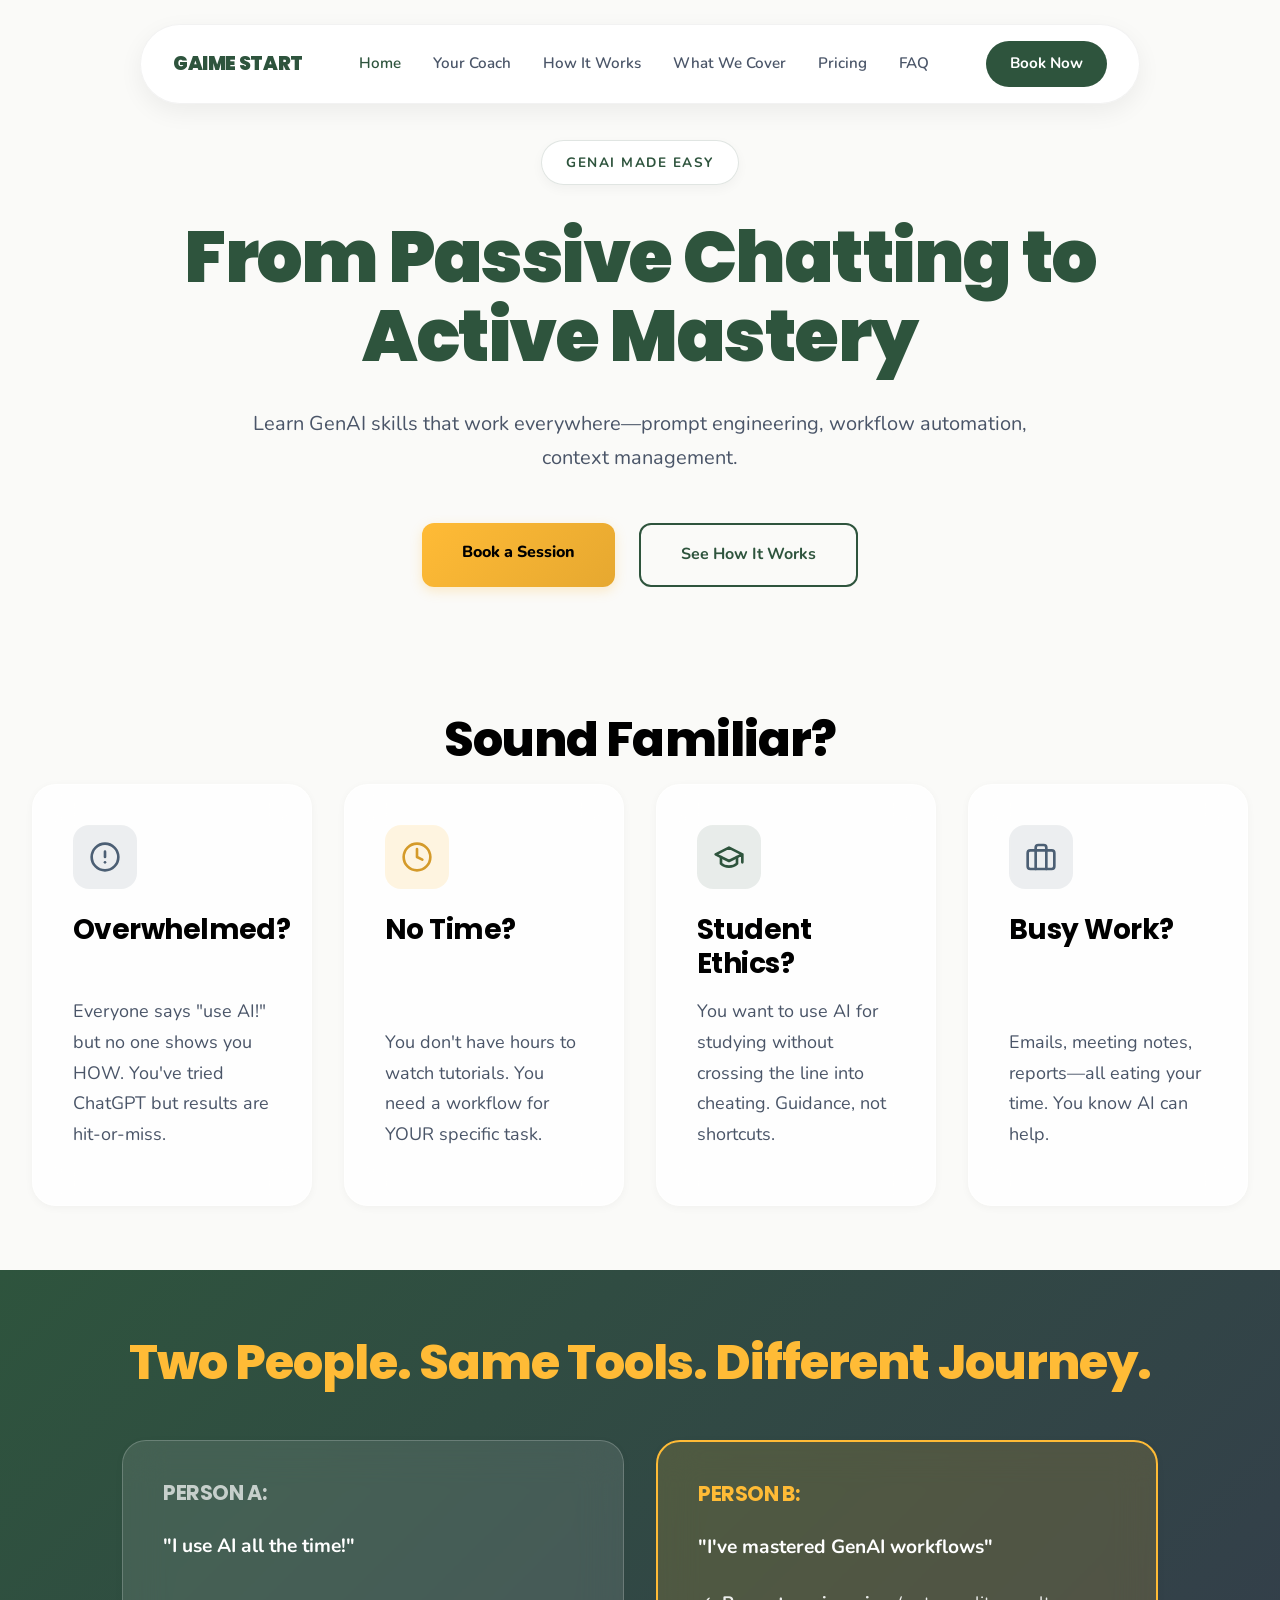
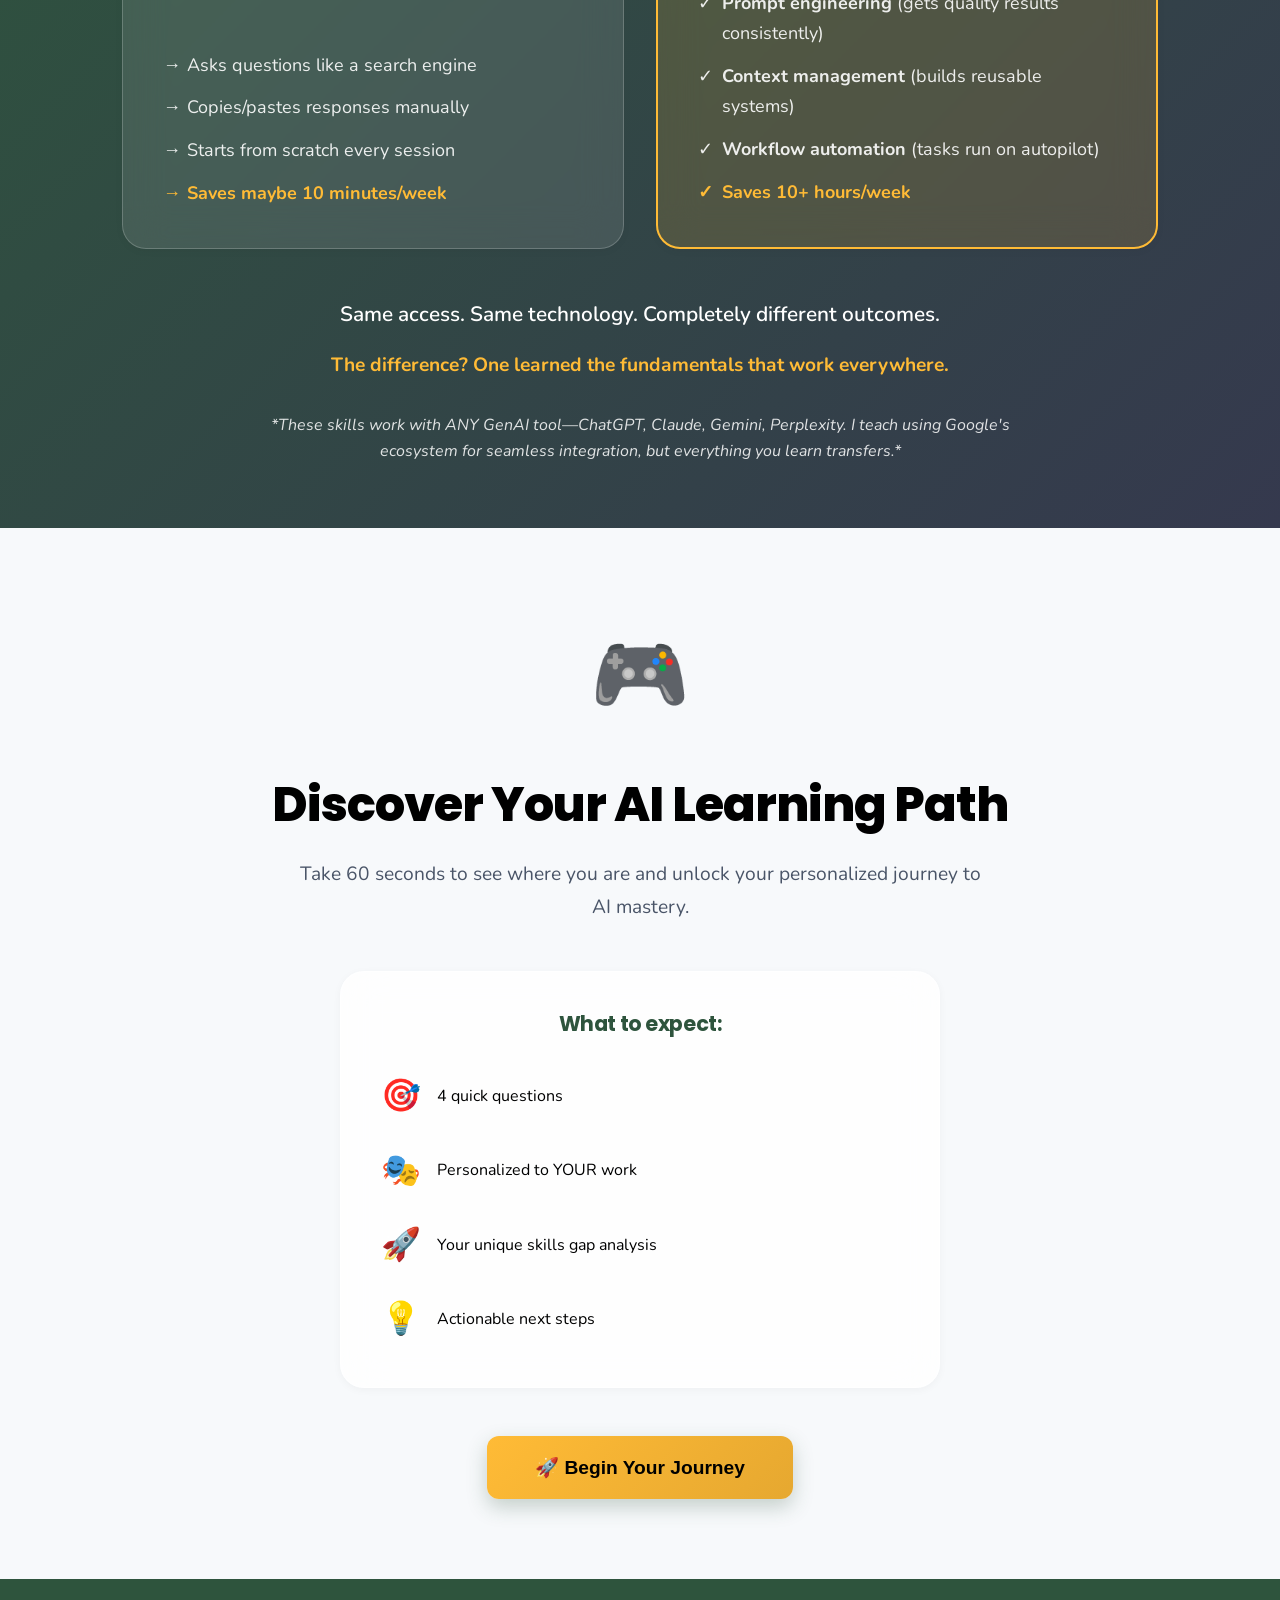
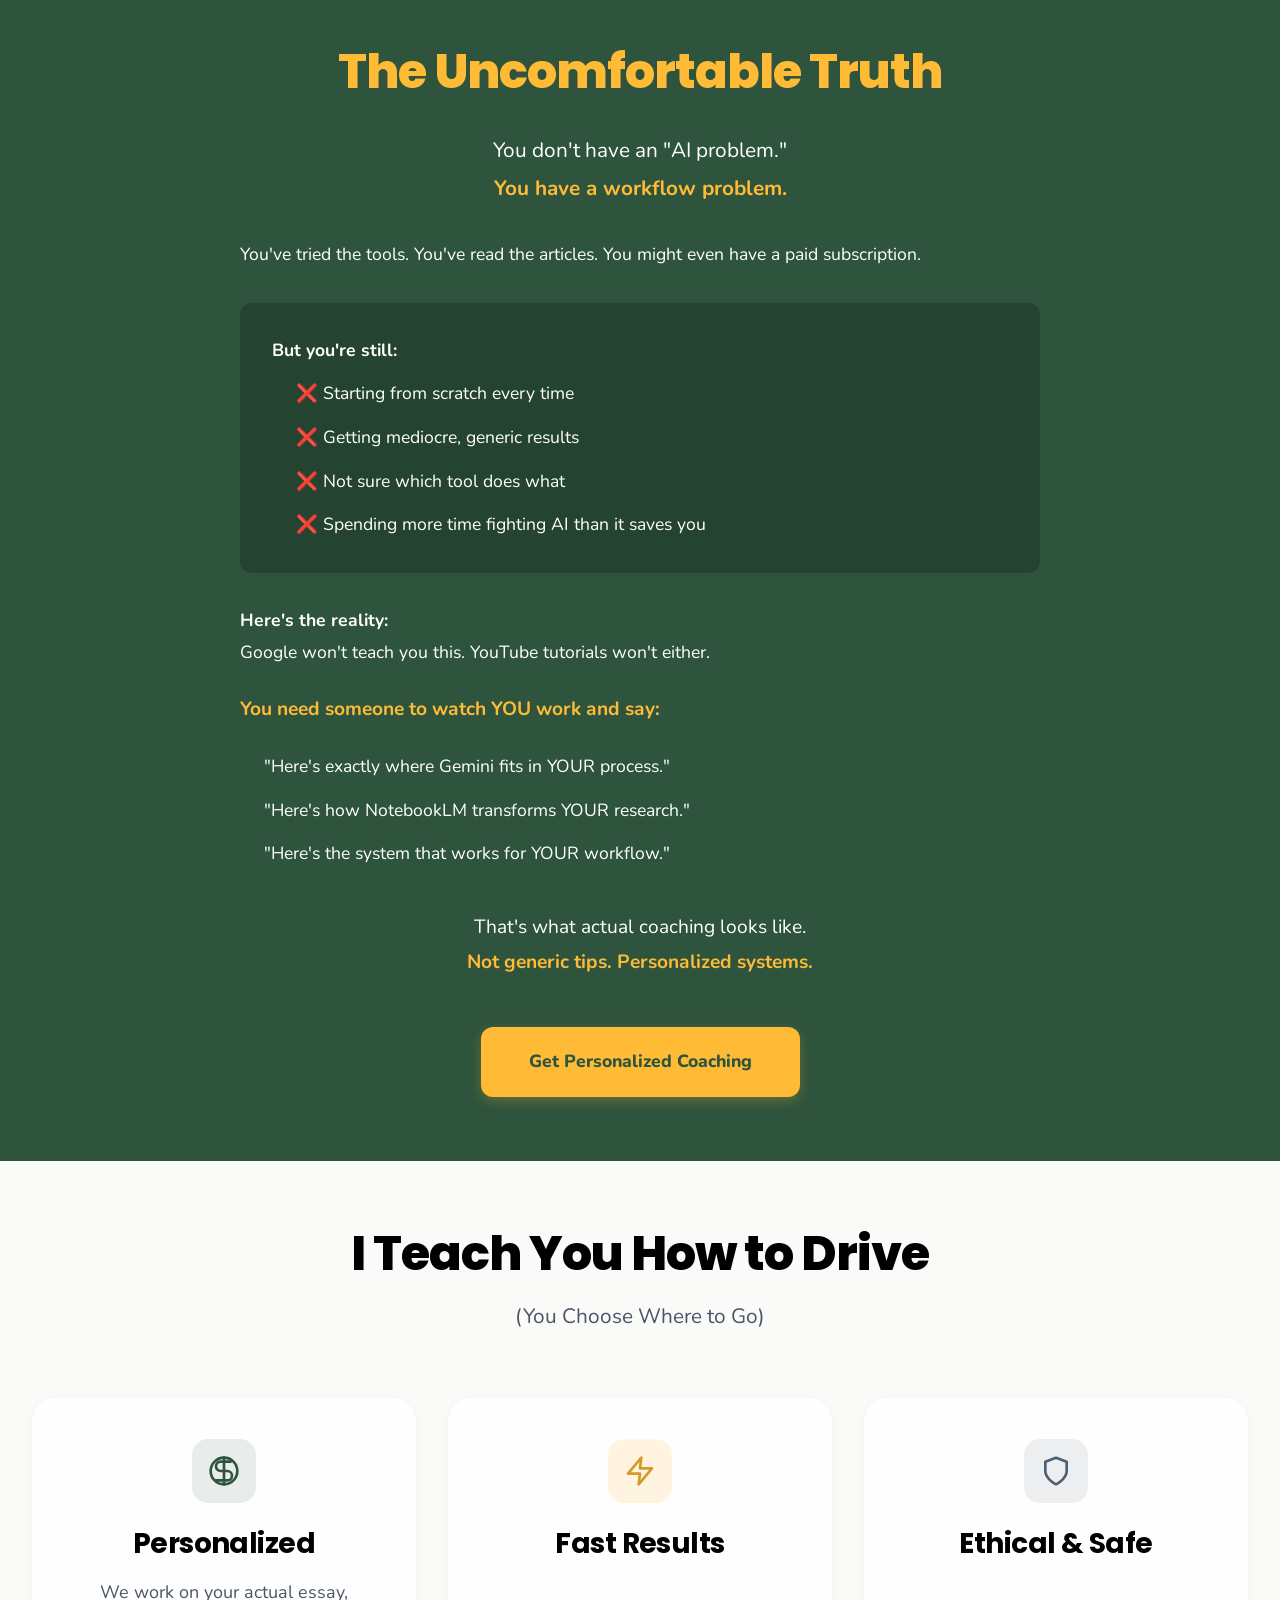
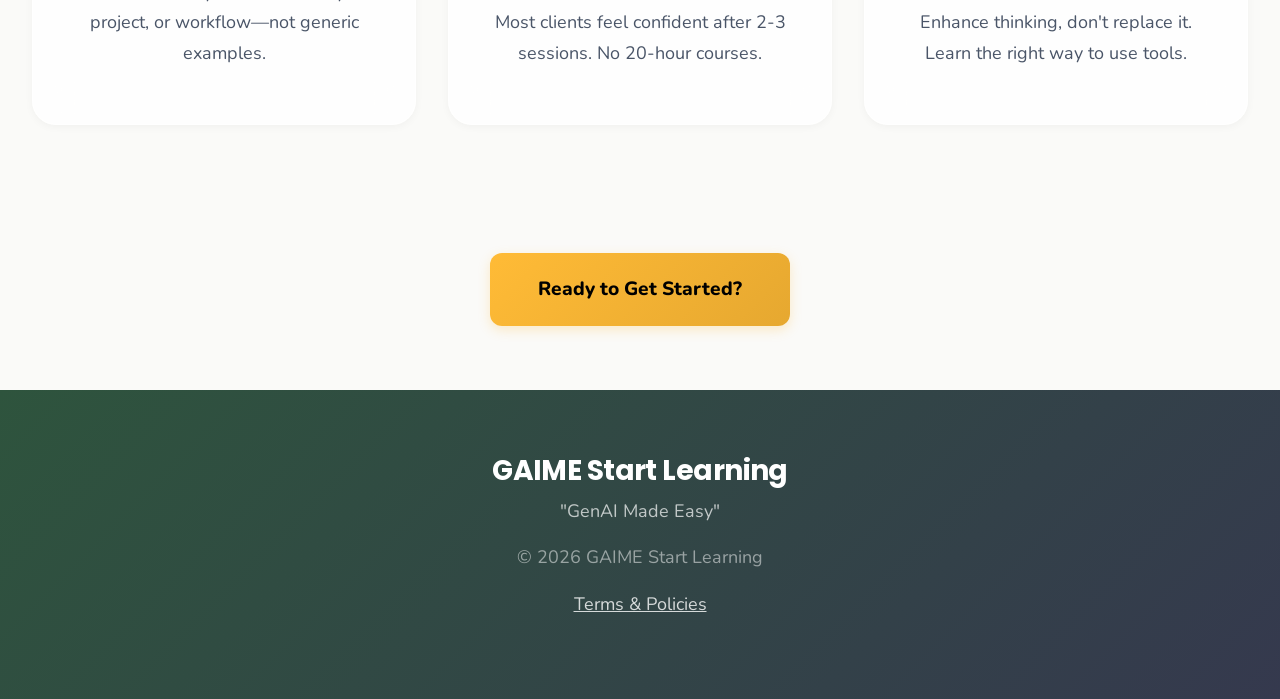
==== index.html @ e874086d "Update index.html" ====
<!DOCTYPE html>
<html lang="en">
<head>
    <meta charset="UTF-8">
    <meta name="viewport" content="width=device-width, initial-scale=1.0">
    <title>GAIME Start Learning - GenAI Made Easy</title>
    
    <link rel="preconnect" href="https://fonts.googleapis.com">
    <link rel="preconnect" href="https://fonts.gstatic.com" crossorigin>
    <link href="https://fonts.googleapis.com/css2?family=Nunito:wght@400;600;700;800&family=Poppins:wght@600;700;800;900&display=swap" rel="stylesheet">
    
    <style>
        /* ========== VARIABLES ========== */
        :root {
            --primary-green: #2E543D;
            --light-green: #A8B79A;
            --navy: #35394e;
            --slate-blue: #4c5f74;
            --gold: #ffbb36;
            --text-black: #000000;
            --text-gray: #4A5568;
            --text-light: #718096;
            --bg-white: #FFFFFF;
            --bg-light: #F7F9FB;
            --bg-cream: #FAFAF8;
            --border-gray: #E2E8F0;
            --shadow-sm: 0 2px 8px rgba(0, 0, 0, 0.04);
            --shadow-md: 0 4px 16px rgba(0, 0, 0, 0.08);
            --shadow-lg: 0 8px 32px rgba(0, 0, 0, 0.12);
            --ease-spring: cubic-bezier(0.34, 1.56, 0.64, 1);
        }
        
        /* ========== RESET ========== */
        * { margin: 0; padding: 0; box-sizing: border-box; }
        html { 
            scroll-behavior: smooth;
            color-scheme: light only;
        }
        
        body {
            font-family: 'Nunito', sans-serif;
            font-size: 18px;
            line-height: 1.7;
            color: var(--text-black);
            background-color: var(--bg-cream);
            overflow-x: hidden;
        }

        /* PAGE SWITCHING */
        .page { display: none; }
        .page.active { display: block; }
        
        h1, h2, h3, h4, h5, h6 {
            font-family: 'Poppins', sans-serif;
            font-weight: 800;
            line-height: 1.2;
            margin-bottom: 1rem;
            letter-spacing: -0.02em;
        }
        
        h1 { font-size: 4rem; font-weight: 900; }
        h2 { font-size: 3rem; font-weight: 800; }
        h3 { font-size: 1.75rem; font-weight: 700; }
        
        p { margin-bottom: 1rem; color: var(--text-gray); }
        a { text-decoration: none; transition: all 0.3s ease; cursor: pointer; }
        ul { list-style: none; }

        /* ========== ANIMATIONS ========== */
        .reveal { opacity: 1; transform: none; }

        body.js-active .reveal {
            opacity: 0;
            transform: translateY(30px);
            filter: blur(5px);
            transition: opacity 0.6s ease, transform 0.8s var(--ease-spring), filter 0.6s ease;
        }

        body.js-active .reveal.active {
            opacity: 1;
            transform: translateY(0);
            filter: blur(0);
        }

        .delay-1 { transition-delay: 0.1s; }
        .delay-2 { transition-delay: 0.2s; }
        .delay-3 { transition-delay: 0.3s; }
        .delay-4 { transition-delay: 0.4s; }

        /* ========== GLASS CARDS ========== */
        .glass-card {
            background: rgba(255, 255, 255, 0.8);
            backdrop-filter: blur(20px);
            -webkit-backdrop-filter: blur(20px);
            border: 1px solid rgba(255, 255, 255, 0.5);
            border-radius: 24px;
            padding: 2.5rem;
            box-shadow: var(--shadow-sm);
            transition: all 0.4s var(--ease-spring);
            position: relative;
            overflow: hidden;
            display: flex;
            flex-direction: column;
        }
        
        .glass-card > *:last-child {
            margin-top: auto;
        }
        
        .glass-card::before {
            content: '';
            position: absolute;
            top: 0;
            left: 0;
            right: 0;
            height: 4px;
            background: linear-gradient(90deg, var(--primary-green), var(--light-green));
            transform: scaleX(0);
            transition: transform 0.3s ease;
        }
        
        .glass-card:hover::before {
            transform: scaleX(1);
        }
        
        .glass-card:hover {
            transform: translateY(-8px);
            box-shadow: var(--shadow-lg);
            border-color: rgba(168, 183, 154, 0.3);
        }

        /* ========== ICONS ========== */
        .icon-wrapper {
            width: 64px;
            height: 64px;
            border-radius: 16px;
            display: flex;
            align-items: center;
            justify-content: center;
            margin-bottom: 1.5rem;
            transition: all 0.3s ease;
        }
        
        .icon-wrapper svg {
            width: 32px;
            height: 32px;
            stroke: currentColor;
            stroke-width: 2;
            fill: none;
            stroke-linecap: round;
            stroke-linejoin: round;
        }
        
        .icon-green { background: rgba(46, 84, 61, 0.1); color: var(--primary-green); }
        .icon-gold { background: rgba(255, 187, 54, 0.15); color: #d49a2a; }
        .icon-blue { background: rgba(76, 95, 116, 0.1); color: var(--slate-blue); }
        
        .glass-card:hover .icon-wrapper {
            transform: scale(1.1) rotate(5deg);
        }

        /* ========== BUTTONS ========== */
        .btn-primary {
            background: linear-gradient(135deg, var(--gold) 0%, #e6a830 100%);
            color: var(--text-black);
            padding: 1rem 2.5rem;
            border-radius: 12px;
            font-weight: 800;
            font-size: 1rem;
            transition: all 0.3s ease;
            border: none;
            cursor: pointer;
            display: inline-block;
            box-shadow: 0 4px 12px rgba(255, 187, 54, 0.25);
        }
        
        .btn-primary:hover {
            transform: translateY(-2px);
            box-shadow: 0 6px 20px rgba(255, 187, 54, 0.35);
        }
        
        .btn-secondary {
            background: transparent;
            color: var(--primary-green);
            padding: 1rem 2.5rem;
            border-radius: 12px;
            font-weight: 700;
            border: 2px solid var(--primary-green);
            transition: all 0.3s ease;
            display: inline-block;
            font-size: 1rem;
        }
        
        .btn-secondary:hover {
            background: var(--primary-green);
            color: white;
            transform: translateY(-2px);
        }

        /* ========== NAVIGATION ========== */
        nav {
            position: fixed;
            top: 24px;
            left: 50%;
            transform: translateX(-50%);
            width: 90%;
            max-width: 1000px;
            padding: 16px 32px;
            background: rgba(255, 255, 255, 0.95);
            backdrop-filter: blur(20px);
            -webkit-backdrop-filter: blur(20px);
            border: 1px solid rgba(0, 0, 0, 0.05);
            border-radius: 100px;
            display: flex;
            justify-content: space-between;
            align-items: center;
            z-index: 1000;
            box-shadow: 0 8px 24px rgba(0, 0, 0, 0.06);
        }
        
        .logo {
            font-weight: 900;
            color: var(--primary-green);
            font-size: 1.2rem;
            font-family: 'Poppins', sans-serif;
            letter-spacing: -0.02em;
            cursor: pointer;
            transition: all 0.3s ease;
        }
        
        .logo:hover {
            opacity: 0.7;
        }
        
        .nav-links {
            display: flex;
            gap: 2rem;
        }
        
        .nav-links a {
            color: var(--text-gray);
            font-weight: 600;
            font-size: 0.95rem;
        }
        
        .nav-links a:hover, .nav-links a.active {
            color: var(--primary-green);
        }
        
        .nav-cta {
            background: var(--primary-green);
            color: white;
            padding: 10px 24px;
            border-radius: 100px;
            font-size: 0.95rem;
            font-weight: 700;
        }
        
        .mobile-toggle {
            display: none;
            background: none;
            border: none;
            font-size: 1.5rem;
            cursor: pointer;
            color: var(--primary-green);
        }
        
        /* ========== MOBILE MENU ========== */
        .mobile-menu {
            position: fixed;
            top: 0;
            right: -100%;
            width: 80%;
            max-width: 300px;
            height: 100vh;
            background: var(--bg-white);
            box-shadow: -4px 0 20px rgba(0, 0, 0, 0.1);
            transition: right 0.3s ease;
            z-index: 2000;
            padding: 80px 2rem 2rem;
            overflow-y: auto;
        }
        
        .mobile-menu.active {
            right: 0;
        }
        
        .mobile-menu-overlay {
            position: fixed;
            top: 0;
            left: 0;
            width: 100%;
            height: 100vh;
            background: rgba(0, 0, 0, 0.5);
            opacity: 0;
            pointer-events: none;
            transition: opacity 0.3s ease;
            z-index: 1500;
        }
        
        .mobile-menu-overlay.active {
            opacity: 1;
            pointer-events: all;
        }
        
        .mobile-menu-close {
            position: absolute;
            top: 20px;
            right: 20px;
            background: none;
            border: none;
            font-size: 2rem;
            color: var(--text-gray);
            cursor: pointer;
            padding: 0;
            width: 40px;
            height: 40px;
            display: flex;
            align-items: center;
            justify-content: center;
        }
        
        .mobile-menu-links {
            display: flex;
            flex-direction: column;
            gap: 1.5rem;
        }
        
        .mobile-menu-links a {
            color: var(--text-gray);
            font-weight: 600;
            font-size: 1.1rem;
            padding: 0.75rem 0;
            border-bottom: 1px solid var(--border-gray);
            transition: color 0.3s ease;
        }
        
        .mobile-menu-links a:hover,
        .mobile-menu-links a.active {
            color: var(--primary-green);
        }
        
        .mobile-menu-cta {
            margin-top: 2rem;
        }
        
        .mobile-menu-cta .btn-primary {
            width: 100%;
            text-align: center;
            display: block;
        }
        
        /* ========== QUIZ GAME ========== */
        .quiz-game {
            background: white;
            border-radius: 20px;
            box-shadow: 0 8px 32px rgba(0, 0, 0, 0.08);
            overflow: hidden;
            max-width: 700px;
            margin: 0 auto;
        }
        
        .quiz-progress-bar {
            background: var(--bg-light);
            height: 60px;
            position: relative;
            display: flex;
            align-items: center;
            justify-content: center;
        }
        
        .quiz-progress-fill {
            position: absolute;
            left: 0;
            top: 0;
            height: 100%;
            background: linear-gradient(90deg, var(--primary-green), var(--light-green));
            width: 25%;
            transition: width 0.6s ease;
        }
        
        .quiz-progress-text {
            position: relative;
            z-index: 1;
            font-weight: 700;
            color: var(--text-black);
            font-size: 0.95rem;
        }
        
        .quiz-screens-container {
            position: relative;
            overflow: hidden;
            min-height: 400px;
        }
        
        .quiz-screen {
            position: absolute;
            width: 100%;
            padding: 3rem 2.5rem;
            opacity: 0;
            transform: translateX(100%);
            transition: transform 0.5s ease, opacity 0.5s ease;
            pointer-events: none;
        }
        
        .quiz-screen.active {
            position: relative;
            opacity: 1;
            transform: translateX(0);
            pointer-events: all;
        }
        
        .quiz-screen.exiting-left {
            transform: translateX(-100%);
            opacity: 0;
        }
        
        .quiz-choice-btn {
            background: white;
            border: 2px solid var(--border-gray);
            padding: 1.25rem 1.5rem;
            border-radius: 12px;
            cursor: pointer;
            transition: all 0.3s ease;
            display: flex;
            align-items: center;
            gap: 1rem;
            font-family: 'Poppins', sans-serif;
            font-size: 1rem;
            font-weight: 600;
            color: var(--text-black);
            width: 100%;
            text-align: left;
        }
        
        .quiz-choice-btn:hover {
            border-color: var(--primary-green);
            background: rgba(46, 84, 61, 0.05);
            transform: translateY(-2px);
            box-shadow: 0 4px 12px rgba(46, 84, 61, 0.15);
        }
        
        .quiz-emoji {
            font-size: 1.8rem;
            flex-shrink: 0;
        }
        
        .quiz-choice-text {
            flex: 1;
        }
        
        .quiz-back-btn {
            background: none;
            border: none;
            color: var(--text-gray);
            cursor: pointer;
            font-size: 0.95rem;
            padding: 0.5rem 0;
            margin-top: 1.5rem;
            display: inline-flex;
            align-items: center;
            gap: 0.5rem;
            transition: color 0.3s ease;
        }
        
        .quiz-back-btn:hover {
            color: var(--primary-green);
        }
        
        .quiz-result-section {
            margin-bottom: 2rem;
        }
        
        .quiz-result-section h4 {
            font-size: 1.1rem;
            margin-bottom: 1rem;
            color: var(--primary-green);
        }
        
        .quiz-result-list {
            list-style: none;
            padding: 0;
        }
        
        .quiz-result-list li {
            padding: 0.5rem 0 0.5rem 2rem;
            position: relative;
            color: var(--text-gray);
            line-height: 1.6;
        }
        
        .quiz-result-list li::before {
            position: absolute;
            left: 0;
            font-weight: 700;
        }
        
        .quiz-result-list.has li::before {
            content: "✓";
            color: var(--primary-green);
        }
        
        .quiz-result-list.needs li::before {
            content: "⚠️";
        }
        
        .quiz-gap-highlight {
            background: rgba(255, 187, 54, 0.1);
            border-left: 4px solid var(--gold);
            padding: 1.25rem;
            border-radius: 8px;
            margin: 1.5rem 0;
            font-weight: 600;
            color: var(--text-black);
        }
        
        .quiz-final-cta {
            text-align: center;
            margin-top: 2.5rem;
        }

/* ADD THESE CSS STYLES TO YOUR STYLESHEET (REPLACE THE OLD QUIZ CSS) */

/* ========== QUIZ GAME (GAMIFIED VERSION) ========== */

/* Sticky Header */
.quiz-sticky-header {
    position: sticky;
    top: 0;
    background: linear-gradient(135deg, var(--primary-green), var(--navy));
    padding: 1.5rem 2rem;
    z-index: 100;
    box-shadow: 0 4px 12px rgba(0, 0, 0, 0.15);
    margin-bottom: 3rem;
}

/* Question Card */
.quiz-question-card {
    background: white;
    border-radius: 20px;
    padding: 3.5rem 3rem;
    box-shadow: 0 8px 32px rgba(0, 0, 0, 0.08);
    border: 2px solid var(--border-gray);
    animation: slideInUp 0.6s ease-out;
}

@keyframes slideInUp {
    from {
        opacity: 0;
        transform: translateY(30px);
    }
    to {
        opacity: 1;
        transform: translateY(0);
    }
}

/* Floating Icon Animation */
.floating-icon {
    animation: float 3s ease-in-out infinite;
}

@keyframes float {
    0%, 100% { transform: translateY(0px); }
    50% { transform: translateY(-15px); }
}

/* Quiz Option Buttons */
.quiz-option-btn {
    background: white;
    border: 2px solid var(--border-gray);
    padding: 1.5rem;
    border-radius: 12px;
    cursor: pointer;
    transition: all 0.3s ease;
    font-family: 'Poppins', sans-serif;
    font-size: 1rem;
    font-weight: 600;
    color: var(--text-black);
    width: 100%;
    text-align: left;
    display: block;
    margin-bottom: 1rem;
}

.quiz-option-btn:hover {
    transform: translateY(-3px);
    box-shadow: 0 8px 25px rgba(46, 84, 61, 0.15);
    border-color: var(--primary-green);
}

.quiz-option-btn.selected {
    background: rgba(168, 183, 154, 0.2);
    border-color: var(--primary-green);
    color: var(--primary-green);
    font-weight: 700;
}

.quiz-option-btn .option-icon {
    font-size: 1.8rem;
    margin-right: 1rem;
    display: inline-block;
    vertical-align: middle;
}

.quiz-option-btn .option-text {
    display: inline-block;
    vertical-align: middle;
}

.quiz-option-btn .option-subtitle {
    font-size: 0.85rem;
    font-weight: 400;
    color: var(--text-gray);
    margin-top: 0.5rem;
    display: block;
}

/* Encouragement Popup Animation */
#quiz-encouragement {
    animation: encouragementPop 2s ease-out forwards;
}

@keyframes encouragementPop {
    0% {
        transform: translate(-50%, -50%) scale(0) rotate(-10deg);
        opacity: 0;
    }
    15% {
        transform: translate(-50%, -50%) scale(1.2) rotate(5deg);
        opacity: 1;
    }
    30% {
        transform: translate(-50%, -50%) scale(1) rotate(0deg);
        opacity: 1;
    }
    85% {
        transform: translate(-50%, -50%) scale(1) rotate(0deg);
        opacity: 1;
    }
    100% {
        transform: translate(-50%, -50%) scale(0.8) rotate(0deg);
        opacity: 0;
    }
}

/* Mobile Responsive */
@media (max-width: 768px) {
    .quiz-sticky-header {
        padding: 1rem 1.5rem;
    }
    
    .quiz-question-card {
        padding: 2.5rem 2rem;
    }
    
    .quiz-option-btn {
        padding: 1.25rem;
    }
    
    #quiz-icon {
        font-size: 3rem !important;
    }
    
    #quiz-title {
        font-size: 1.5rem !important;
    }
    
    #quiz-description {
        font-size: 1rem !important;
    }
}
        /* ========== MARKER HIGHLIGHT ========== */
        .marker-highlight {
            position: relative;
            z-index: 1;
            display: inline-block;
        }
        
        .marker-highlight::after {
            content: "";
            position: absolute;
            left: 0;
            bottom: 6px;
            height: 14px;
            background-color: rgba(255, 187, 54, 0.4);
            z-index: -1;
            border-radius: 2px;
            transform: rotate(-1deg);
            width: 0%;
            transition: width 1s var(--ease-spring) 0.4s;
        }
        
        .marker-highlight.active::after {
            width: 100%;
        }

        /* ========== LAYOUT ========== */
        .container {
            max-width: 1400px;
            margin: 0 auto;
            padding: 0 2rem;
        }
        
        section {
            padding: 4rem 0;
        }
        
        .section-compact {
            padding: 3rem 0;
        }
        
        .text-center {
            text-align: center;
        }
        
        .grid-2 {
            display: grid;
            grid-template-columns: repeat(auto-fit, minmax(300px, 1fr));
            gap: 2rem;
        }
        
        .grid-3 {
            display: grid;
            grid-template-columns: repeat(auto-fit, minmax(300px, 1fr));
            gap: 2rem;
        }
        
        .grid-4 {
            display: grid;
            grid-template-columns: repeat(auto-fit, minmax(280px, 1fr));
            gap: 2rem;
        }
        
        @media (min-width: 1200px) {
            .grid-4 {
                grid-template-columns: repeat(4, 1fr);
            }
        }
        
        /* ========== TABLET ========== */
        @media (min-width: 769px) and (max-width: 1199px) {
            .container {
                padding: 0 2.5rem;
            }
            
            h1 { font-size: 3rem; }
            h2 { font-size: 2.25rem; }
            
            .hero h1 {
                font-size: 3.5rem;
            }
            
            .grid-4 {
                grid-template-columns: repeat(2, 1fr);
            }
            
            .grid-3 {
                grid-template-columns: repeat(2, 1fr);
            }
            
            .nav-links {
                gap: 1.5rem;
            }
            
            .nav-links a {
                font-size: 0.9rem;
            }
        }

        /* ========== HERO ========== */
        .hero {
            padding-top: 140px;
            padding-bottom: 60px;
            text-align: center;
            max-width: 1100px;
            margin: 0 auto;
        }
        
        .badge {
            display: inline-block;
            background: rgba(255, 255, 255, 0.9);
            border: 1px solid rgba(46, 84, 61, 0.15);
            color: var(--primary-green);
            padding: 10px 24px;
            border-radius: 100px;
            font-weight: 700;
            font-size: 0.85rem;
            margin-bottom: 2rem;
            text-transform: uppercase;
            letter-spacing: 1.5px;
            box-shadow: 0 4px 12px rgba(0, 0, 0, 0.04);
        }
        
        .hero h1 {
            font-size: 4.5rem;
            line-height: 1.1;
            margin-bottom: 2rem;
            color: var(--primary-green);
        }
        
        .hero p {
            font-size: 1.25rem;
            color: var(--text-gray);
            margin-bottom: 3rem;
            line-height: 1.7;
        }
        
        .hero-btns {
            display: flex;
            gap: 1.5rem;
            justify-content: center;
            flex-wrap: wrap;
        }

        /* ========== PRICING ========== */
        .price {
            font-size: 3.5rem;
            font-weight: 900;
            color: var(--primary-green);
            font-family: 'Poppins', sans-serif;
            margin: 1rem 0;
        }
        
        .price span {
            font-size: 1.5rem;
            color: var(--text-light);
            font-weight: 600;
        }
        
        .badge-pop {
            background: var(--gold);
            color: var(--text-black);
            padding: 6px 16px;
            border-radius: 20px;
            font-size: 0.75rem;
            font-weight: 800;
            text-transform: uppercase;
            display: inline-block;
            margin-bottom: 1rem;
        }
        
        .featured {
            border: 3px solid var(--gold) !important;
            transform: scale(1.05);
        }

        /* ========== LISTS ========== */
        .check-list li {
            position: relative;
            padding-left: 2rem;
            margin-bottom: 0.75rem;
            color: var(--text-gray);
        }
        
        .check-list li::before {
            content: '';
            position: absolute;
            left: 0;
            top: 4px;
            width: 20px;
            height: 20px;
            background-image: url("data:image/svg+xml,%3Csvg xmlns='http://www.w3.org/2000/svg' viewBox='0 0 24 24' fill='none' stroke='%232E543D' stroke-width='3' stroke-linecap='round' stroke-linejoin='round'%3E%3Cpolyline points='20 6 9 17 4 12'%3E%3C/polyline%3E%3C/svg%3E");
            background-repeat: no-repeat;
        }

        .cross-list li {
            position: relative;
            padding-left: 2rem;
            margin-bottom: 0.75rem;
            color: var(--text-gray);
        }
        
        .cross-list li::before {
            content: '';
            position: absolute;
            left: 0;
            top: 4px;
            width: 20px;
            height: 20px;
            background-image: url("data:image/svg+xml,%3Csvg xmlns='http://www.w3.org/2000/svg' viewBox='0 0 24 24' fill='none' stroke='%23EF4444' stroke-width='3' stroke-linecap='round' stroke-linejoin='round'%3E%3Cline x1='18' y1='6' x2='6' y2='18'%3E%3C/line%3E%3Cline x1='6' y1='6' x2='18' y2='18'%3E%3C/line%3E%3C/svg%3E");
            background-repeat: no-repeat;
        }

        /* ========== STEP CIRCLES ========== */
        .step-circle {
            width: 48px;
            height: 48px;
            background: var(--primary-green);
            color: white;
            display: flex;
            align-items: center;
            justify-content: center;
            border-radius: 50%;
            font-weight: 900;
            font-size: 1.5rem;
            margin: 0 auto 1.5rem;
            font-family: 'Poppins', sans-serif;
        }

        /* ========== LOCATION NOTE ========== */
        .location-note {
            background: linear-gradient(135deg, rgba(255, 187, 54, 0.1), rgba(255, 187, 54, 0.05));
            border-left: 4px solid var(--gold);
            padding: 1.5rem;
            border-radius: 12px;
            margin-top: 2rem;
        }
        
        .location-note strong {
            color: var(--primary-green);
        }

        /* ========== ABOUT PAGE SPECIFIC ========== */
        .about-intro {
            max-width: 1000px;
            margin: 0 auto 4rem;
            text-align: center;
        }

        .credentials-grid {
            display: grid;
            grid-template-columns: repeat(auto-fit, minmax(280px, 1fr));
            gap: 2rem;
            margin: 3rem 0;
        }

        .philosophy-box {
            background: linear-gradient(135deg, rgba(46, 84, 61, 0.05), rgba(168, 183, 154, 0.05));
            border: 2px solid rgba(46, 84, 61, 0.15);
            border-radius: 20px;
            padding: 3rem;
            margin: 3rem 0;
        }

        .philosophy-box h3 {
            color: var(--primary-green);
            margin-bottom: 1.5rem;
            font-size: 2rem;
        }

        /* ========== FOOTER ========== */
        footer {
            background: linear-gradient(135deg, var(--primary-green) 0%, var(--navy) 100%);
            color: white;
            padding: 4rem 0;
            text-align: center;
        }
        
        footer h3 {
            color: white;
            margin-bottom: 0.5rem;
        }
        
        footer p {
            color: rgba(255, 255, 255, 0.7);
        }
        
        footer a {
            color: rgba(255, 255, 255, 0.8);
            text-decoration: underline;
        }
        
        footer a:hover {
            color: var(--gold);
        }

        /* ========== TERMS PAGE ========== */
        .legal-card {
            background: rgba(255, 255, 255, 0.9);
            backdrop-filter: blur(20px);
            border: 1px solid rgba(0, 0, 0, 0.05);
            border-radius: 24px;
            padding: 4rem;
            max-width: 1100px;
            margin: 150px auto 4rem;
            box-shadow: var(--shadow-md);
        }
        
        .legal-card h1 {
            font-size: 2.5rem;
            color: var(--primary-green);
            margin-bottom: 1rem;
        }
        
        .legal-card h2 {
            font-size: 1.8rem;
            color: var(--navy);
            margin-top: 3rem;
            margin-bottom: 1.5rem;
            border-bottom: 2px solid rgba(46, 84, 61, 0.1);
            padding-bottom: 0.75rem;
        }
        
        .legal-card h3 {
            font-size: 1.3rem;
            color: var(--primary-green);
            margin-top: 2rem;
            margin-bottom: 1rem;
        }

        /* ========== ACCORDION ========== */
        .accordion-item {
            border: 1px solid rgba(0, 0, 0, 0.08);
            border-radius: 12px;
            margin-bottom: 1rem;
            overflow: hidden;
            background: rgba(255, 255, 255, 0.6);
            backdrop-filter: blur(10px);
            transition: all 0.3s ease;
        }
        
        .accordion-item:hover {
            border-color: rgba(46, 84, 61, 0.2);
            box-shadow: 0 4px 12px rgba(0, 0, 0, 0.05);
        }
        
        .accordion-header {
            padding: 1.5rem;
            cursor: pointer;
            display: flex;
            justify-content: space-between;
            align-items: center;
            user-select: none;
            transition: background 0.3s ease;
        }
        
        .accordion-header:hover {
            background: rgba(46, 84, 61, 0.03);
        }
        
        .accordion-header h3 {
            margin: 0;
            font-size: 1.1rem;
            color: var(--text-black);
            font-weight: 700;
        }
        
        .accordion-icon {
            width: 24px;
            height: 24px;
            border-radius: 50%;
            background: var(--primary-green);
            color: white;
            display: flex;
            align-items: center;
            justify-content: center;
            font-size: 1.2rem;
            font-weight: 700;
            transition: transform 0.3s ease;
            flex-shrink: 0;
            margin-left: 1rem;
        }
        
        .accordion-item.active .accordion-icon {
            transform: rotate(45deg);
        }
        
        .accordion-content {
            max-height: 0;
            overflow: hidden;
            transition: max-height 0.4s ease, padding 0.4s ease;
        }
        
        .accordion-item.active .accordion-content {
            max-height: 500px;
            padding: 0 1.5rem 1.5rem;
        }
        
        .accordion-content p {
            margin: 0;
            color: var(--text-gray);
            line-height: 1.7;
        }
        
        
        .meta-info {
            font-size: 0.9rem;
            color: #8899A6;
            margin-bottom: 2rem;
            font-weight: 600;
        }
        
        .highlight-box {
            background: rgba(255, 187, 54, 0.1);
            border-left: 4px solid var(--gold);
            padding: 1.5rem;
            border-radius: 8px;
            margin: 2rem 0;
        }
        
        .table-container {
            overflow-x: auto;
            border: 1px solid rgba(0, 0, 0, 0.05);
            border-radius: 12px;
            margin: 2rem 0;
        }
        
        table {
            width: 100%;
            border-collapse: collapse;
            min-width: 600px;
        }
        
        th {
            background: rgba(46, 84, 61, 0.05);
            text-align: left;
            padding: 16px;
            font-family: 'Poppins', sans-serif;
            font-size: 0.9rem;
            color: var(--primary-green);
            border-bottom: 1px solid rgba(0, 0, 0, 0.05);
        }
        
        td {
            padding: 16px;
            border-bottom: 1px solid rgba(0, 0, 0, 0.05);
            font-size: 0.95rem;
            color: var(--text-gray);
        }
        
        tr:hover td {
            background: rgba(0, 0, 0, 0.01);
        }

        /* ========== RESPONSIVE ========== */
        @media (max-width: 768px) {
            h1 { font-size: 2rem; }
            h2 { font-size: 1.75rem; }
            h3 { font-size: 1.3rem; }
            
            nav {
                width: 95%;
                padding: 12px 20px;
            }
            
            .nav-links {
                display: none;
            }
            
            .mobile-toggle {
                display: block;
            }
            
            .hero {
                padding-top: 100px;
                padding-bottom: 40px;
            }
            
            .hero h1 {
                font-size: 2rem;
                line-height: 1.2;
            }
            
            .hero p {
                font-size: 1rem;
            }
            
            .hero-btns {
                flex-direction: column;
                gap: 1rem;
            }
            
            .hero-btns a {
                width: 100%;
                text-align: center;
            }
            
            section {
                padding: 3rem 0;
            }
            
            .container {
                padding: 0 1.5rem;
            }
            
            .featured {
                transform: scale(1);
            }
            
            .legal-card {
                padding: 2rem 1.5rem;
                margin-top: 120px;
            }
            
            .grid-3, .grid-2, .grid-4 {
                grid-template-columns: 1fr;
                gap: 1.5rem;
            }
            
            .glass-card {
                padding: 2rem;
            }
            
            .price {
                font-size: 2.5rem;
            }
            
            .btn-primary, .btn-secondary {
                padding: 0.875rem 2rem;
                font-size: 0.95rem;
                width: 100%;
                text-align: center;
            }
            
            .badge {
                font-size: 0.75rem;
                padding: 8px 16px;
            }
            
            .icon-wrapper {
                width: 56px;
                height: 56px;
            }
            
            .icon-wrapper svg {
                width: 28px;
                height: 28px;
            }
            
            .accordion-header h3 {
                font-size: 1rem;
            }
            
            .accordion-header {
                padding: 1.25rem;
            }
            
            .accordion-item.active .accordion-content {
                padding: 0 1.25rem 1.25rem;
            }
            
            .credentials-grid {
                grid-template-columns: 1fr;
            }
            
            .philosophy-box {
                padding: 2rem;
            }
        }
    </style>
</head>
<body>

    <!-- ========== NAVIGATION ========== -->
    <nav>
        <div class="logo" onclick="navigateTo('home')">GAIME START</div>
        <div class="nav-links">
            <a onclick="navigateTo('home')">Home</a>
            <a onclick="navigateTo('about')">Your Coach</a>
            <a onclick="navigateTo('how')">How It Works</a>
            <a onclick="navigateTo('cover')">What We Cover</a>
            <a onclick="navigateTo('pricing')">Pricing</a>
            <a onclick="navigateTo('faq')">FAQ</a>
        </div>
        <a onclick="navigateTo('book')" class="nav-cta">Book Now</a>
        <button class="mobile-toggle" onclick="openMobileMenu()">☰</button>
    </nav>

    <!-- Mobile Menu Overlay -->
    <div class="mobile-menu-overlay" onclick="closeMobileMenu()"></div>
    
    <!-- Mobile Menu -->
    <div class="mobile-menu">
        <button class="mobile-menu-close" onclick="closeMobileMenu()">&times;</button>
        <div class="mobile-menu-links">
            <a onclick="navigateTo('home'); closeMobileMenu();">Home</a>
            <a onclick="navigateTo('about'); closeMobileMenu();">Your Coach</a>
            <a onclick="navigateTo('how'); closeMobileMenu();">How It Works</a>
            <a onclick="navigateTo('cover'); closeMobileMenu();">What We Cover</a>
            <a onclick="navigateTo('pricing'); closeMobileMenu();">Pricing</a>
            <a onclick="navigateTo('faq'); closeMobileMenu();">FAQ</a>
        </div>
        <div class="mobile-menu-cta">
            <a onclick="navigateTo('book'); closeMobileMenu();" class="btn-primary">Book Now</a>
        </div>
    </div>

    <!-- ========== HOME PAGE ========== -->
    <div id="page-home" class="page active">
        <header class="hero">
            <div class="container">
                <div class="badge reveal">GenAI Made Easy</div>
                <h1 class="reveal delay-1">From Passive Chatting to<br><span class="marker-highlight">Active Mastery</span></h1>
                <p class="reveal delay-2" style="max-width: 800px; margin: 0 auto 3rem;">
                    Learn GenAI skills that work everywhere—prompt engineering, workflow automation, context management.
                </p>
                <div class="hero-btns reveal delay-3">
                    <a onclick="navigateTo('book')" class="btn-primary">Book a Session</a>
                    <a onclick="navigateTo('how')" class="btn-secondary">See How It Works</a>
                </div>
            </div>
        </header>

        <section>
            <div class="container">
                <h2 class="text-center reveal">Sound Familiar?</h2>
                <div class="grid-4">
                    <div class="glass-card reveal delay-1">
                        <div class="icon-wrapper icon-blue">
                            <svg xmlns="http://www.w3.org/2000/svg" viewBox="0 0 24 24">
                                <circle cx="12" cy="12" r="10"></circle>
                                <line x1="12" y1="8" x2="12" y2="12"></line>
                                <line x1="12" y1="16" x2="12.01" y2="16"></line>
                            </svg>
                        </div>
                        <h3>Overwhelmed?</h3>
                        <p>Everyone says "use AI!" but no one shows you HOW. You've tried ChatGPT but results are hit-or-miss.</p>
                    </div>
                    <div class="glass-card reveal delay-2">
                        <div class="icon-wrapper icon-gold">
                            <svg xmlns="http://www.w3.org/2000/svg" viewBox="0 0 24 24">
                                <circle cx="12" cy="12" r="10"></circle>
                                <polyline points="12 6 12 12 16 14"></polyline>
                            </svg>
                        </div>
                        <h3>No Time?</h3>
                        <p>You don't have hours to watch tutorials. You need a workflow for YOUR specific task.</p>
                    </div>
                    <div class="glass-card reveal delay-3">
                        <div class="icon-wrapper icon-green">
                            <svg xmlns="http://www.w3.org/2000/svg" viewBox="0 0 24 24">
                                <path d="M22 10v6M2 10l10-5 10 5-10 5z"></path>
                                <path d="M6 12v5c3 3 9 3 12 0v-5"></path>
                            </svg>
                        </div>
                        <h3>Student Ethics?</h3>
                        <p>You want to use AI for studying without crossing the line into cheating. Guidance, not shortcuts.</p>
                    </div>
                    <div class="glass-card reveal delay-4">
                        <div class="icon-wrapper icon-blue">
                            <svg xmlns="http://www.w3.org/2000/svg" viewBox="0 0 24 24">
                                <rect x="2" y="7" width="20" height="14" rx="2" ry="2"></rect>
                                <path d="M16 21V5a2 2 0 0 0-2-2h-4a2 2 0 0 0-2 2v16"></path>
                            </svg>
                        </div>
                        <h3>Busy Work?</h3>
                        <p>Emails, meeting notes, reports—all eating your time. You know AI can help.</p>
                    </div>
                </div>
            </div>
        </section>

        <!-- Two People Comparison -->
        <section style="background: linear-gradient(135deg, var(--primary-green), var(--navy)); color: white; padding: 4rem 0;">
            <div class="container" style="max-width: 1100px;">
                <h2 class="text-center reveal" style="color: var(--gold); margin-bottom: 3rem;">Two People. Same Tools. Different Journey.</h2>
                
                <div style="display: grid; grid-template-columns: repeat(auto-fit, minmax(300px, 1fr)); gap: 2rem;">
                    <div class="glass-card reveal delay-1" style="background: rgba(255,255,255,0.1); border-color: rgba(255,255,255,0.2);">
                        <h3 style="color: rgba(255,255,255,0.7); font-size: 1.3rem; margin-bottom: 1.5rem;">PERSON A:</h3>
                        <p style="color: white; font-size: 1.2rem; font-weight: 700; margin-bottom: 1.5rem;">"I use AI all the time!"</p>
                        <ul style="list-style: none; padding: 0;">
                            <li style="color: rgba(255,255,255,0.9); margin-bottom: 0.75rem; padding-left: 1.5rem; position: relative;">
                                <span style="position: absolute; left: 0;">→</span> Asks questions like a search engine
                            </li>
                            <li style="color: rgba(255,255,255,0.9); margin-bottom: 0.75rem; padding-left: 1.5rem; position: relative;">
                                <span style="position: absolute; left: 0;">→</span> Copies/pastes responses manually
                            </li>
                            <li style="color: rgba(255,255,255,0.9); margin-bottom: 0.75rem; padding-left: 1.5rem; position: relative;">
                                <span style="position: absolute; left: 0;">→</span> Starts from scratch every session
                            </li>
                            <li style="color: var(--gold); font-weight: 700; padding-left: 1.5rem; position: relative;">
                                <span style="position: absolute; left: 0;">→</span> Saves maybe 10 minutes/week
                            </li>
                        </ul>
                    </div>
                    
                    <div class="glass-card reveal delay-2" style="background: rgba(255,187,54,0.15); border: 2px solid var(--gold);">
                        <h3 style="color: var(--gold); font-size: 1.3rem; margin-bottom: 1.5rem;">PERSON B:</h3>
                        <p style="color: white; font-size: 1.2rem; font-weight: 700; margin-bottom: 1.5rem;">"I've mastered GenAI workflows"</p>
                        <ul style="list-style: none; padding: 0;">
                            <li style="color: rgba(255,255,255,0.9); margin-bottom: 0.75rem; padding-left: 1.5rem; position: relative;">
                                <span style="position: absolute; left: 0;">✓</span> <strong>Prompt engineering</strong> (gets quality results consistently)
                            </li>
                            <li style="color: rgba(255,255,255,0.9); margin-bottom: 0.75rem; padding-left: 1.5rem; position: relative;">
                                <span style="position: absolute; left: 0;">✓</span> <strong>Context management</strong> (builds reusable systems)
                            </li>
                            <li style="color: rgba(255,255,255,0.9); margin-bottom: 0.75rem; padding-left: 1.5rem; position: relative;">
                                <span style="position: absolute; left: 0;">✓</span> <strong>Workflow automation</strong> (tasks run on autopilot)
                            </li>
                            <li style="color: var(--gold); font-weight: 700; padding-left: 1.5rem; position: relative;">
                                <span style="position: absolute; left: 0;">✓</span> Saves 10+ hours/week
                            </li>
                        </ul>
                    </div>
                </div>
                
                <div class="reveal delay-3" style="margin-top: 3rem; text-align: center;">
                    <p style="color: white; font-size: 1.3rem; margin-bottom: 1rem; font-weight: 600;">
                        Same access. Same technology. Completely different outcomes.
                    </p>
                    <p style="color: var(--gold); font-size: 1.2rem; font-weight: 700; margin-bottom: 2rem;">
                        The difference? One learned the fundamentals that work everywhere.
                    </p>
                    <p style="color: rgba(255,255,255,0.85); font-size: 1rem; font-style: italic; max-width: 800px; margin: 0 auto; line-height: 1.6;">
                        *These skills work with ANY GenAI tool—ChatGPT, Claude, Gemini, Perplexity. 
                        I teach using Google's ecosystem for seamless integration, but everything 
                        you learn transfers.*
                    </p>
                </div>
            </div>
        </section>

<!-- REPLACE THE EXISTING QUIZ SECTION (lines 1255-1307) WITH THIS -->

        <!-- Interactive Quiz Game -->
        <section style="padding: 5rem 0; background: var(--bg-light);">
            <div class="container" style="max-width: 100%;">
                
                <!-- Sticky Progress Header -->
                <div id="quiz-header" class="quiz-sticky-header" style="display: none;">
                    <div class="container" style="max-width: 1000px; margin: 0 auto;">
                        <div style="display: flex; align-items: center; justify-content: space-between; margin-bottom: 1rem;">
                            <h2 style="font-family: 'Poppins', sans-serif; font-weight: 800; font-size: 1.5rem; color: white; margin: 0;">
                                🚀 Your AI Learning Path
                            </h2>
                            <div style="text-align: right;">
                                <div style="font-size: 0.9rem; color: var(--gold); font-weight: 600;">
                                    Question <span id="quiz-current-num">1</span> of <span id="quiz-total-num">4</span>
                                </div>
                                <div style="font-size: 0.75rem; color: rgba(255,255,255,0.7);">
                                    <span id="quiz-progress-percent">25</span>% complete
                                </div>
                            </div>
                        </div>
                        <div style="width: 100%; background: rgba(255,255,255,0.2); border-radius: 20px; height: 8px; overflow: hidden;">
                            <div id="quiz-progress-bar-fill" style="height: 100%; background: var(--gold); width: 25%; transition: width 0.8s ease; border-radius: 20px;"></div>
                        </div>
                    </div>
                </div>
                
                <div style="max-width: 900px; margin: 0 auto;">
                    
                    <!-- Welcome Screen -->
                    <div id="quiz-welcome" class="text-center">
                        <div style="font-size: 5rem; margin-bottom: 2rem;" class="floating-icon">🎮</div>
                        <h2 class="reveal" style="font-size: 3rem; margin-bottom: 1.5rem; font-weight: 800;">
                            Discover Your AI Learning Path
                        </h2>
                        <p class="reveal delay-1" style="font-size: 1.2rem; color: var(--text-gray); max-width: 700px; margin: 0 auto 3rem;">
                            Take 60 seconds to see where you are and unlock your personalized journey to AI mastery.
                        </p>
                        
                        <div class="glass-card reveal delay-2" style="max-width: 600px; margin: 0 auto 3rem; padding: 2.5rem;">
                            <h3 style="font-size: 1.3rem; margin-bottom: 2rem; color: var(--primary-green);">What to expect:</h3>
                            <div style="display: grid; gap: 1.25rem; text-align: left;">
                                <div style="display: flex; align-items: center; gap: 1rem;">
                                    <span style="font-size: 2rem;">🎯</span>
                                    <span style="font-size: 1rem;">4 quick questions</span>
                                </div>
                                <div style="display: flex; align-items: center; gap: 1rem;">
                                    <span style="font-size: 2rem;">🎭</span>
                                    <span style="font-size: 1rem;">Personalized to YOUR work</span>
                                </div>
                                <div style="display: flex; align-items: center; gap: 1rem;">
                                    <span style="font-size: 2rem;">🚀</span>
                                    <span style="font-size: 1rem;">Your unique skills gap analysis</span>
                                </div>
                                <div style="display: flex; align-items: center; gap: 1rem;">
                                    <span style="font-size: 2rem;">💡</span>
                                    <span style="font-size: 1rem;">Actionable next steps</span>
                                </div>
                            </div>
                        </div>
                        
                        <button onclick="startQuizGame()" class="btn-primary" style="font-size: 1.2rem; padding: 1.25rem 3rem; box-shadow: 0 8px 20px rgba(46, 84, 61, 0.25);">
                            🚀 Begin Your Journey
                        </button>
                    </div>
                    
                    <!-- Question Screen -->
                    <div id="quiz-question" style="display: none;">
                        <div class="quiz-question-card">
                            <div class="text-center" style="margin-bottom: 2.5rem;">
                                <div id="quiz-icon" style="font-size: 4rem; margin-bottom: 1.5rem;" class="floating-icon">🔍</div>
                                <div id="quiz-category" style="font-size: 0.85rem; color: var(--primary-green); font-weight: 600; margin-bottom: 1rem; text-transform: uppercase; letter-spacing: 1px;">
                                    Your AI Journey
                                </div>
                                <h3 id="quiz-title" style="font-size: 1.75rem; margin-bottom: 1rem; font-weight: 700; color: var(--text-black);">
                                    Question Title
                                </h3>
                                <p id="quiz-description" style="font-size: 1.1rem; color: var(--text-gray); max-width: 650px; margin: 0 auto; line-height: 1.6;">
                                    Question description goes here
                                </p>
                            </div>
                            
                            <div id="quiz-options-container" style="max-width: 650px; margin: 0 auto;">
                                <!-- Options dynamically loaded -->
                            </div>
                            
                            <div style="display: flex; justify-content: space-between; align-items: center; margin-top: 3rem; max-width: 650px; margin-left: auto; margin-right: auto;">
                                <button id="quiz-back-btn" onclick="quizGoBack()" class="btn-secondary" style="opacity: 0.5; cursor: not-allowed;" disabled>
                                    ← Back
                                </button>
                                <div style="text-align: center; font-size: 0.9rem; color: var(--text-gray);">
                                    Question <span id="quiz-current">1</span> of <span id="quiz-total">4</span>
                                </div>
                                <button id="quiz-next-btn" onclick="quizGoNext()" class="btn-primary" style="opacity: 0.5; cursor: not-allowed;" disabled>
                                    Next →
                                </button>
                            </div>
                        </div>
                    </div>
                    
                    <!-- Completion Screen -->
                    <div id="quiz-complete" style="display: none;" class="text-center">
                        <div style="font-size: 5rem; margin-bottom: 2rem;" class="floating-icon">🏆</div>
                        <h2 style="font-size: 3rem; margin-bottom: 1.5rem; font-weight: 800; color: var(--primary-green);">
                            Journey Complete!
                        </h2>
                        <p style="font-size: 1.2rem; color: var(--text-gray); max-width: 650px; margin: 0 auto 3rem;">
                            You've unlocked your personalized AI learning path. Here's what you discovered:
                        </p>
                        
                        <div id="quiz-results-content" class="glass-card" style="max-width: 600px; margin: 0 auto 3rem; padding: 2.5rem; text-align: left;">
                            <!-- Results dynamically loaded -->
                        </div>
                        
                        <div style="display: flex; gap: 1.5rem; justify-content: center; flex-wrap: wrap;">
                            <button onclick="navigateTo('book')" class="btn-primary" style="font-size: 1.1rem; padding: 1.25rem 2.5rem;">
                                Book Your First Session
                            </button>
                            <button onclick="restartQuizGame()" class="btn-secondary" style="font-size: 1.1rem; padding: 1.25rem 2.5rem;">
                                ← Start Over
                            </button>
                        </div>
                    </div>
                    
                </div>
            </div>
        </section>
        
        <!-- Encouragement Popup -->
        <div id="quiz-encouragement" style="position: fixed; top: 50%; left: 50%; transform: translate(-50%, -50%); background: var(--primary-green); color: white; padding: 1.5rem 2.5rem; border-radius: 50px; font-weight: 700; font-size: 1.25rem; box-shadow: 0 8px 30px rgba(46, 84, 61, 0.4); z-index: 9999; display: none; pointer-events: none;">
            Great choice! 🌟
        </div>

        <!-- Uncomfortable Truth -->
        <section style="background: var(--primary-green); color: white; padding: 4rem 0;">
            <div class="container" style="max-width: 1000px;">
                <h2 class="text-center reveal" style="color: var(--gold); margin-bottom: 2rem;">The Uncomfortable Truth</h2>
                
                <p class="reveal delay-1" style="font-size: 1.3rem; text-align: center; margin-bottom: 2rem; line-height: 1.8; color: white;">
                    You don't have an "AI problem."<br>
                    <strong style="color: var(--gold);">You have a workflow problem.</strong>
                </p>
                
                <div class="reveal delay-2" style="font-size: 1.1rem; line-height: 1.8; max-width: 800px; margin: 0 auto; color: white;">
                    <p style="margin-bottom: 1.5rem; color: white;">
                        You've tried the tools. You've read the articles. You might even have a paid subscription.
                    </p>
                    
                    <div style="background: rgba(0,0,0,0.2); padding: 2rem; border-radius: 12px; margin: 2rem 0;">
                        <p style="margin-bottom: 0.75rem; color: white;"><strong>But you're still:</strong></p>
                        <ul style="list-style: none; padding-left: 1.5rem; color: white;">
                            <li style="margin-bottom: 0.75rem; color: white;">❌ Starting from scratch every time</li>
                            <li style="margin-bottom: 0.75rem; color: white;">❌ Getting mediocre, generic results</li>
                            <li style="margin-bottom: 0.75rem; color: white;">❌ Not sure which tool does what</li>
                            <li style="color: white;">❌ Spending more time fighting AI than it saves you</li>
                        </ul>
                    </div>
                    
                    <p style="margin-bottom: 1.5rem; color: white;">
                        <strong>Here's the reality:</strong><br>
                        Google won't teach you this. YouTube tutorials won't either.
                    </p>
                    
                    <p style="margin-bottom: 1.5rem; color: var(--gold); font-size: 1.2rem; font-weight: 700;">
                        You need someone to watch YOU work and say:
                    </p>
                    
                    <ul style="list-style: none; padding-left: 1.5rem; margin-bottom: 2rem; color: white;">
                        <li style="margin-bottom: 0.75rem; color: white;">"Here's exactly where Gemini fits in YOUR process."</li>
                        <li style="margin-bottom: 0.75rem; color: white;">"Here's how NotebookLM transforms YOUR research."</li>
                        <li style="color: white;">"Here's the system that works for YOUR workflow."</li>
                    </ul>
                    
                    <p style="text-align: center; font-size: 1.2rem; margin-top: 2.5rem; color: white;">
                        That's what actual coaching looks like.<br>
                        <strong style="color: var(--gold);">Not generic tips. Personalized systems.</strong>
                    </p>
                </div>
                
                <div class="text-center reveal delay-3" style="margin-top: 3rem;">
                    <a onclick="navigateTo('book')" class="btn-primary" style="background: var(--gold); color: var(--primary-green); font-size: 1.1rem; padding: 1.25rem 3rem;">
                        Get Personalized Coaching
                    </a>
                </div>
            </div>
        </section>

        <section>
            <div class="container text-center">
                <h2 class="reveal">I Teach You How to Drive</h2>
                <p class="reveal delay-1" style="font-size: 1.3rem; color: var(--text-gray); margin-bottom: 4rem;">(You Choose Where to Go)</p>
                <div class="grid-3">
                    <div class="glass-card text-center reveal delay-1">
                        <div class="icon-wrapper icon-green" style="margin: 0 auto 1.5rem;">
                            <svg xmlns="http://www.w3.org/2000/svg" viewBox="0 0 24 24">
                                <circle cx="12" cy="12" r="10"></circle>
                                <path d="M12 2v20M17 5H9.5a3.5 3.5 0 0 0 0 7h5a3.5 3.5 0 0 1 0 7H6"></path>
                            </svg>
                        </div>
                        <h3>Personalized</h3>
                        <p>We work on your actual essay, project, or workflow—not generic examples.</p>
                    </div>
                    <div class="glass-card text-center reveal delay-2">
                        <div class="icon-wrapper icon-gold" style="margin: 0 auto 1.5rem;">
                            <svg xmlns="http://www.w3.org/2000/svg" viewBox="0 0 24 24">
                                <polygon points="13 2 3 14 12 14 11 22 21 10 12 10 13 2"></polygon>
                            </svg>
                        </div>
                        <h3>Fast Results</h3>
                        <p>Most clients feel confident after 2-3 sessions. No 20-hour courses.</p>
                    </div>
                    <div class="glass-card text-center reveal delay-3">
                        <div class="icon-wrapper icon-blue" style="margin: 0 auto 1.5rem;">
                            <svg xmlns="http://www.w3.org/2000/svg" viewBox="0 0 24 24">
                                <path d="M12 22s8-4 8-10V5l-8-3-8 3v7c0 6 8 10 8 10z"></path>
                            </svg>
                        </div>
                        <h3>Ethical & Safe</h3>
                        <p>Enhance thinking, don't replace it. Learn the right way to use tools.</p>
                    </div>
                </div>
            </div>
        </section>

        <section class="text-center" style="padding: 4rem 0;">
            <div class="container">
                <a onclick="navigateTo('book')" class="btn-primary" style="font-size: 1.2rem; padding: 1.25rem 3rem;">Ready to Get Started?</a>
            </div>
        </section>

        <footer>
            <div class="container">
                <h3>GAIME Start Learning</h3>
                <p>"GenAI Made Easy"</p>
                <p style="color: rgba(255,255,255,0.5); margin-top: 1rem;">© 2026 GAIME Start Learning</p>
                <p style="margin-top: 1rem;">
                    <a onclick="navigateTo('terms')">Terms & Policies</a>
                </p>
            </div>
        </footer>
    </div>

    <!-- ========== ABOUT PAGE ========== -->
    <div id="page-about" class="page">
        <section style="padding-top: 150px; padding-bottom: 4rem;">
            <div class="container">
                <div class="about-intro reveal">
                    <h1>Meet Your Coach</h1>
                    <p style="font-size: 1.2rem;">Cutting through the AI noise so you can catch up without the overwhelm.</p>
                </div>

                <div class="glass-card reveal delay-1" style="max-width: 1000px; margin: 0 auto; text-align: center;">
                    <div style="margin: 0 auto 2rem; display: flex; justify-content: center;">
                        <div data-iframe-width="150" data-iframe-height="270" data-share-badge-id="b35c6736-694c-455c-977d-18e8293485f7" data-share-badge-host="https://www.credly.com"></div>
                        <script type="text/javascript" async src="//cdn.credly.com/assets/utilities/embed.js"></script>
                    </div>
                    
                    <h2 style="font-size: 2rem; margin-bottom: 2rem;">Credentials</h2>
                    
                    <div style="text-align: left;">
                        <h3 style="font-size: 1.3rem; margin-bottom: 1rem;">Professional Experience</h3>
                        <ul class="check-list" style="margin-bottom: 2rem;">
                            <li>9+ years in Learning & Development</li>
                            <li>Enterprise AI Literacy & Adoption Lead</li>
                            <li>Upskilled 1500+ employees on Generative AI tools (Gemini, NotebookLM)</li>
                            <li>Pioneered enterprise-wide AI training programs from conception to launch</li>
                            <li>Trained 500+ staff during high-growth periods</li>
                        </ul>
                        
                        <h3 style="font-size: 1.3rem; margin-bottom: 1rem;">Certifications</h3>
                        <ul class="check-list" style="margin-bottom: 2rem;">
                            <li>Prosci® Certified Change Practitioner (2026)</li>
                            <li>LinkedIn Learning: AI Foundations, Performance Management with AI</li>
                            <li>Future of Work with AI Agents</li>
                            <li>Specialized in adult learning principles & agile training design</li>
                        </ul>
                        
                        <div style="text-align: center; padding: 1.5rem; background: rgba(46, 84, 61, 0.05); border-radius: 12px;">
                            <p style="margin: 0; font-size: 1rem;">
                                <strong>Connect with me:</strong><br>
                                <a href="https://www.linkedin.com/in/meeshunyang" target="_blank" style="color: var(--primary-green); text-decoration: underline; font-weight: 700; font-size: 1.1rem;">LinkedIn Profile →</a>
                            </p>
                        </div>
                    </div>
                </div>

                <div class="philosophy-box reveal delay-2" style="max-width: 1000px; margin: 3rem auto;">
                    <h3>My Approach</h3>
                    <p style="font-size: 1.2rem; line-height: 1.8; margin-bottom: 1rem;">
                        <strong>There's too much noise about AI.</strong>
                    </p>
                    <p style="font-size: 1.05rem; line-height: 1.7;">
                        Too many tools. Too many tutorials. Too much hype. People are either falling behind or drowning in content they don't need.
                    </p>
                    <p style="font-size: 1.05rem; line-height: 1.7;">
                        I help you cut through the chaos. My job is to get you caught up to speed without the overwhelm—just the workflows you actually need, for the work you actually do.
                    </p>
                    <p style="font-size: 1.05rem; line-height: 1.7; margin-bottom: 2rem;">
                        No fluff. No hype. Just practical guidance on making AI work for you.
                    </p>
                    
                    <div style="border-top: 2px solid rgba(46, 84, 61, 0.2); padding-top: 1.5rem; margin-top: 1.5rem;">
                        <h4 style="font-size: 1.2rem; color: var(--primary-green); margin-bottom: 1rem;">My Teaching Philosophy:</h4>
                        <p style="font-size: 1.1rem; line-height: 1.7; margin-bottom: 0.75rem;">
                            <strong>"I teach you how to drive the car. You choose where to go."</strong>
                        </p>
                        <p style="font-size: 1.05rem; line-height: 1.7; margin-bottom: 0;">
                            I won't do your work for you—but I'll show you exactly how to do it yourself, faster and smarter than you thought possible. My goal isn't to create dependency. It's to get you confident enough to work independently.
                        </p>
                    </div>
                </div>

                <div class="text-center reveal delay-3" style="margin-top: 3rem;">
                    <a onclick="navigateTo('book')" class="btn-primary" style="font-size: 1.1rem; padding: 1.25rem 3rem;">Work With Me</a>
                </div>
            </div>
        </section>

        <footer>
            <div class="container">
                <h3>GAIME Start Learning</h3>
                <p>"GenAI Made Easy"</p>
                <p style="color: rgba(255,255,255,0.5); margin-top: 1rem;">© 2026 GAIME Start Learning</p>
                <p style="margin-top: 1rem;">
                    <a onclick="navigateTo('terms')">Terms & Policies</a>
                </p>
            </div>
        </footer>
    </div>

    <!-- ========== HOW IT WORKS PAGE ========== -->
    <div id="page-how" class="page">
        <section style="padding-top: 140px;">
            <div class="container">
                <h1 class="text-center reveal">How It Works</h1>
                <p class="text-center reveal delay-1" style="font-size: 1.2rem; max-width: 700px; margin: 0 auto 4rem;">Simple 3-step process to go from stuck to confident</p>

                <div class="grid-3">
                    <div class="glass-card text-center reveal delay-1">
                        <div class="step-circle">1</div>
                        <h3>Contact</h3>
                        <p>Email me with your specific challenge. Be as detailed as you want—I'll read it all.</p>
                    </div>
                    <div class="glass-card text-center reveal delay-2">
                        <div class="step-circle">2</div>
                        <h3>Plan</h3>
                        <p>I'll reply within 24 hours with a custom plan and link to the intake form.</p>
                    </div>
                    <div class="glass-card text-center reveal delay-3">
                        <div class="step-circle">3</div>
                        <h3>Session</h3>
                        <p>We meet live on Google Meet (or in-person). We build the workflow together.</p>
                    </div>
                </div>

                <div class="location-note reveal delay-2" style="max-width: 1000px; margin: 3rem auto;">
                    <p style="margin: 0;"><strong>📍 In-Person Sessions:</strong> Held at public venues (coffee shops) in North York between Finch and Sheppard. I provide location options—no private residences.</p>
                </div>

                <div class="glass-card reveal delay-3" style="max-width: 1000px; margin: 4rem auto;">
                    <h2 style="margin-bottom: 2rem;">What Happens in a Session?</h2>
                    
                    <div style="margin-bottom: 2rem;">
                        <h3 style="font-size: 1.3rem; margin-bottom: 1rem;">First 10 Minutes</h3>
                        <p>We review your specific challenge. I ask clarifying questions to understand exactly what you need.</p>
                    </div>
                    
                    <div style="margin-bottom: 2rem;">
                        <h3 style="font-size: 1.3rem; margin-bottom: 1rem;">Next 40 Minutes</h3>
                        <p>Hands-on work with YOUR content. I show you the workflow, you practice with me guiding you. We build it together.</p>
                    </div>
                    
                    <div>
                        <h3 style="font-size: 1.3rem; margin-bottom: 1rem;">Final 10 Minutes</h3>
                        <p>Review what we built. I give you action items to practice. We schedule next session if needed.</p>
                    </div>
                </div>

                <div class="grid-2" style="margin-top: 4rem;">
                    <div class="glass-card reveal delay-4">
                        <h2 style="margin-bottom: 2rem;">📋 What to Bring</h2>
                        <ul class="check-list">
                            <li>Working laptop/computer (phone/tablet not sufficient for hands-on work)</li>
                            <li>Stable internet connection</li>
                            <li>Google account (for Gemini/NotebookLM access)</li>
                            <li>Screen sharing capability (Google Meet or Zoom)</li>
                            <li>Your actual content/project ready to work on</li>
                        </ul>
                    </div>

                    <div class="glass-card reveal delay-4">
                        <h2 style="margin-bottom: 2rem;">🤝 Your Responsibilities</h2>
                        <ul class="check-list">
                            <li>Come prepared with specific examples or projects</li>
                            <li>Share your screen when requested</li>
                            <li>Practice techniques between sessions</li>
                            <li>Verify all AI outputs (you're the "human in the loop")</li>
                            <li>Follow your institution's AI policies</li>
                        </ul>
                    </div>
                </div>

                <div class="text-center reveal delay-5" style="margin-top: 4rem;">
                    <a onclick="navigateTo('book')" class="btn-primary" style="font-size: 1.1rem; padding: 1.25rem 3rem;">Ready to Start</a>
                </div>
            </div>
        </section>

        <footer>
            <div class="container">
                <h3>GAIME Start Learning</h3>
                <p>"GenAI Made Easy"</p>
                <p style="color: rgba(255,255,255,0.5); margin-top: 1rem;">© 2026 GAIME Start Learning</p>
                <p style="margin-top: 1rem;">
                    <a onclick="navigateTo('terms')">Terms & Policies</a>
                </p>
            </div>
        </footer>
    </div>

    <!-- ========== WHAT WE COVER PAGE ========== -->
    <div id="page-cover" class="page">
        <section style="padding-top: 140px;">
            <div class="container">
                <h1 class="text-center reveal">What We Cover</h1>
                <p class="text-center reveal delay-1" style="font-size: 1.3rem; max-width: 1000px; margin: 0 auto 2rem; color: var(--primary-green); font-weight: 700;">
                    Every Session is Custom-Built for You
                </p>
                <p class="text-center reveal delay-2" style="font-size: 1.1rem; max-width: 700px; margin: 0 auto 4rem;">
                    Here's what's possible. I'll recommend the right mix based on your specific challenge.
                </p>

                <div class="grid-3">
                    <div class="glass-card reveal delay-1">
                        <div class="icon-wrapper icon-green">
                            <svg xmlns="http://www.w3.org/2000/svg" viewBox="0 0 24 24">
                                <path d="M4 19.5A2.5 2.5 0 0 1 6.5 17H20"></path>
                                <path d="M6.5 2H20v20H6.5A2.5 2.5 0 0 1 4 19.5v-15A2.5 2.5 0 0 1 6.5 2z"></path>
                            </svg>
                        </div>
                        <h2 style="font-size: 1.8rem; margin-bottom: 0.5rem;">Learning & Research</h2>
                        <p style="font-size: 0.95rem; color: var(--text-light); margin-bottom: 1.5rem;">For students, researchers, and lifelong learners</p>
                        
                        <h3 style="font-size: 1.2rem; margin-top: 2rem; margin-bottom: 1rem;">You can learn to:</h3>
                        <ul class="check-list">
                            <li>Turn dense PDFs into audio podcasts for easier studying</li>
                            <li>Analyze YouTube lectures without watching them fully</li>
                            <li>Create study guides from messy notes</li>
                            <li>Use AI ethically without academic integrity issues</li>
                            <li>Fact-check AI outputs and spot hallucinations</li>
                        </ul>
                    </div>

                    <div class="glass-card reveal delay-2">
                        <div class="icon-wrapper icon-blue">
                            <svg xmlns="http://www.w3.org/2000/svg" viewBox="0 0 24 24">
                                <rect x="2" y="7" width="20" height="14" rx="2" ry="2"></rect>
                                <path d="M16 21V5a2 2 0 0 0-2-2h-4a2 2 0 0 0-2 2v16"></path>
                            </svg>
                        </div>
                        <h2 style="font-size: 1.8rem; margin-bottom: 0.5rem;">Work & Productivity</h2>
                        <p style="font-size: 0.95rem; color: var(--text-light); margin-bottom: 1.5rem;">For professionals, freelancers, and teams</p>
                        
                        <h3 style="font-size: 1.2rem; margin-top: 2rem; margin-bottom: 1rem;">You can learn to:</h3>
                        <ul class="check-list">
                            <li>Draft emails 10x faster with Gemini Side Panel</li>
                            <li>Turn meeting recordings into action items</li>
                            <li>Build repeatable workflows that save hours</li>
                            <li>Use AI to manage projects and tasks</li>
                            <li>Generate reports and summaries quickly</li>
                        </ul>
                    </div>

                    <div class="glass-card reveal delay-3">
                        <div class="icon-wrapper icon-gold">
                            <svg xmlns="http://www.w3.org/2000/svg" viewBox="0 0 24 24">
                                <path d="M21 16V8a2 2 0 0 0-1-1.73l-7-4a2 2 0 0 0-2 0l-7 4A2 2 0 0 0 3 8v8a2 2 0 0 0 1 1.73l7 4a2 2 0 0 0 2 0l7-4A2 2 0 0 0 21 16z"></path>
                                <polyline points="3.27 6.96 12 12.01 20.73 6.96"></polyline>
                                <line x1="12" y1="22.08" x2="12" y2="12"></line>
                            </svg>
                        </div>
                        <h2 style="font-size: 1.8rem; margin-bottom: 0.5rem;">Creative & Advanced</h2>
                        <p style="font-size: 0.95rem; color: var(--text-light); margin-bottom: 1.5rem;">For content creators, writers, and power users</p>
                        
                        <h3 style="font-size: 1.2rem; margin-top: 2rem; margin-bottom: 1rem;">You can learn to:</h3>
                        <ul class="check-list">
                            <li>Transform content formats (PDF → Podcast, Video → Summary)</li>
                            <li>Brainstorm ideas when you're stuck</li>
                            <li>Use AI for roleplay and simulation</li>
                            <li>Discover advanced Gemini/NotebookLM features</li>
                            <li>Build creative workflows</li>
                        </ul>
                    </div>
                </div>

                <div class="glass-card reveal delay-4" style="max-width: 1100px; margin: 4rem auto;">
                    <h2 style="margin-bottom: 2.5rem; text-align: center;">Important Boundaries</h2>
                    
                    <div class="grid-2" style="margin-bottom: 2.5rem;">
                        <div style="background: rgba(239, 68, 68, 0.05); padding: 2rem; border-radius: 16px; border: 2px solid rgba(239, 68, 68, 0.15);">
                            <h3 style="margin-bottom: 1.5rem; color: #EF4444;">❌ What We DON'T Do</h3>
                            <ul class="cross-list">
                                <li>Technical support (fixing Google accounts, troubleshooting)</li>
                                <li>Software development (code review, debugging, building apps)</li>
                                <li>Ghostwriting (generating essays to submit as your own)</li>
                                <li>Academic integrity violations (cheating, bypassing detectors)</li>
                                <li>Professional advice (legal, financial, medical)</li>
                            </ul>
                        </div>
                        
                        <div style="background: rgba(46, 84, 61, 0.05); padding: 2rem; border-radius: 16px; border: 2px solid rgba(46, 84, 61, 0.15);">
                            <h3 style="margin-bottom: 1.5rem; color: var(--primary-green);">✅ What We DO</h3>
                            <ul class="check-list">
                                <li>Creative strategy & productivity coaching</li>
                                <li>Hands-on learning with YOUR content</li>
                                <li>Teaching prompting & workflows</li>
                                <li>Ethical AI use guidance</li>
                                <li>Building systems to work smarter</li>
                            </ul>
                        </div>
                    </div>
                    
                    <div style="background: linear-gradient(135deg, rgba(46, 84, 61, 0.08), rgba(168, 183, 154, 0.08)); border: 2px solid rgba(46, 84, 61, 0.2); padding: 2rem; border-radius: 16px;">
                        <h3 style="margin-bottom: 1rem; text-align: center;">🎓 Academic Integrity Promise</h3>
                        <p style="text-align: center; font-size: 1.05rem; line-height: 1.8; margin: 0;">
                            <strong>We teach you how to enhance your thinking, not replace it.</strong><br>
                            AI is a study tool and thinking partner—not a shortcut to bypass learning. 
                            If you're looking for someone to write essays for you, this isn't the right service.
                        </p>
                    </div>
                </div>

                <div class="glass-card reveal delay-5" style="max-width: 1000px; margin: 4rem auto; text-align: center; background: linear-gradient(135deg, rgba(255, 187, 54, 0.1), rgba(255, 187, 54, 0.05)); border: 2px solid rgba(255, 187, 54, 0.3);">
                    <h2 style="margin-bottom: 1.5rem;">Not Sure What You Need?</h2>
                    <p style="font-size: 1.1rem; margin-bottom: 2rem;">
                        That's exactly why we start with an email conversation. Tell me your challenge, and I'll design a custom session that pulls from everything above.
                    </p>
                    <a onclick="navigateTo('book')" class="btn-primary" style="font-size: 1.1rem; padding: 1.25rem 3rem;">Email Me Your Challenge</a>
                </div>
            </div>
        </section>

        <footer>
            <div class="container">
                <h3>GAIME Start Learning</h3>
                <p>"GenAI Made Easy"</p>
                <p style="color: rgba(255,255,255,0.5); margin-top: 1rem;">© 2026 GAIME Start Learning</p>
                <p style="margin-top: 1rem;">
                    <a onclick="navigateTo('terms')">Terms & Policies</a>
                </p>
            </div>
        </footer>
    </div>

    <!-- ========== PRICING PAGE ========== -->
    <div id="page-pricing" class="page">
        <section style="padding-top: 140px;">
            <div class="container">
                <h1 class="text-center reveal">Transparent Pricing</h1>
                <p class="text-center reveal delay-1" style="font-size: 1.2rem; max-width: 700px; margin: 0 auto 4rem;">Simple, honest pricing. No hidden fees.</p>

                <div class="grid-3">
                    <div class="glass-card featured text-center reveal delay-1">
                        <div class="badge-pop">START HERE</div>
                        <div class="icon-wrapper icon-blue" style="margin: 0 auto 1.5rem;">
                            <svg xmlns="http://www.w3.org/2000/svg" viewBox="0 0 24 24">
                                <path d="M12 2v20M17 5H9.5a3.5 3.5 0 0 0 0 7h5a3.5 3.5 0 0 1 0 7H6"></path>
                            </svg>
                        </div>
                        <h3>Single Session</h3>
                        <div class="price">$150<span>/hr</span></div>
                        <p style="color: var(--primary-green); font-weight: 700; margin-bottom: 1.5rem;">Recommended for New Clients</p>
                        <ul class="check-list" style="text-align: left; margin: 1.5rem 0;">
                            <li>Virtual or In-Person</li>
                            <li>Work on actual project</li>
                            <li>Walk away with solution</li>
                        </ul>
                        <a onclick="navigateTo('book')" class="btn-primary" style="width: 100%;">Book Single</a>
                    </div>
                    
                    <div class="glass-card text-center reveal delay-2">
                        <div class="icon-wrapper icon-green" style="margin: 0 auto 1.5rem;">
                            <svg xmlns="http://www.w3.org/2000/svg" viewBox="0 0 24 24">
                                <circle cx="12" cy="12" r="10"></circle>
                                <path d="M12 2v20M17 5H9.5a3.5 3.5 0 0 0 0 7h5a3.5 3.5 0 0 1 0 7H6"></path>
                            </svg>
                        </div>
                        <h3>Builder Pack</h3>
                        <div class="price">$400</div>
                        <p style="color: var(--primary-green); font-weight: 700;">Save $50 • 3 Sessions</p>
                        <ul class="check-list" style="text-align: left; margin: 1.5rem 0;">
                            <li>Everything in Single</li>
                            <li>Flexible scheduling via email</li>
                            <li>Best value for returning clients</li>
                        </ul>
                        <a onclick="navigateTo('book')" class="btn-secondary" style="width: 100%;">Book Bundle</a>
                    </div>
                    
                    <div class="glass-card text-center reveal delay-3">
                        <div class="icon-wrapper icon-gold" style="margin: 0 auto 1.5rem;">
                            <svg xmlns="http://www.w3.org/2000/svg" viewBox="0 0 24 24">
                                <polygon points="13 2 3 14 12 14 11 22 21 10 12 10 13 2"></polygon>
                            </svg>
                        </div>
                        <h3>System Pack</h3>
                        <div class="price">$650</div>
                        <p style="color: var(--primary-green); font-weight: 700;">Save $100 • 5 Sessions</p>
                        <ul class="check-list" style="text-align: left; margin: 1.5rem 0;">
                            <li>Deep dive mastery</li>
                            <li>Flexible scheduling via email</li>
                            <li>Multiple tools covered</li>
                        </ul>
                        <a onclick="navigateTo('book')" class="btn-secondary" style="width: 100%;">Book System</a>
                    </div>
                </div>

                <div class="glass-card reveal delay-4" style="max-width: 1100px; margin: 4rem auto;">
                    <h2 style="margin-bottom: 2rem; text-align: center;">Important Details</h2>
                    
                    <div class="grid-3" style="margin-bottom: 2.5rem;">
                        <div>
                            <h3 style="font-size: 1.2rem; margin-bottom: 1rem; color: var(--primary-green);">💳 Payment Methods</h3>
                            <p style="margin-bottom: 0.5rem;"><strong>E-Transfer (Virtual):</strong></p>
                            <p style="margin-bottom: 1rem; font-size: 0.9rem; color: var(--text-light);">Instructions sent via email after booking</p>
                            <p style="margin: 0;"><strong>Cash (In-Person):</strong></p>
                            <p style="margin: 0; font-size: 0.9rem;">North York locations only</p>
                        </div>
                        
                        <div>
                            <h3 style="font-size: 1.2rem; margin-bottom: 1rem; color: var(--primary-green);">📅 Cancellation Policy</h3>
                            <ul style="list-style: none; padding: 0; font-size: 0.95rem;">
                                <li style="margin-bottom: 0.5rem;"><strong>Proactive Contact:</strong> Free reschedule</li>
                                <li style="margin-bottom: 0.5rem;"><strong>No-Show/No Contact:</strong> Session forfeited</li>
                                <li style="margin-bottom: 0.5rem;"><strong>No Refunds:</strong> Rescheduling only</li>
                                <li style="margin: 0; font-size: 0.85rem; color: var(--text-light);">Flexible if you communicate!</li>
                            </ul>
                        </div>
                        
                        <div>
                            <h3 style="font-size: 1.2rem; margin-bottom: 1rem; color: var(--primary-green);">📦 Package Terms</h3>
                            <ul style="list-style: none; padding: 0; font-size: 0.95rem;">
                                <li style="margin-bottom: 0.5rem;">Flexible scheduling via email</li>
                                <li style="margin-bottom: 0.5rem;">No expiration dates</li>
                                <li style="margin-bottom: 0.5rem;">Payment required upfront</li>
                                <li style="margin: 0; font-size: 0.85rem; color: var(--text-light);">Coordinate sessions as needed</li>
                            </ul>
                        </div>
                    </div>
                    
                    <div style="background: rgba(255, 187, 54, 0.1); border-left: 4px solid var(--gold); padding: 1.5rem; border-radius: 8px; text-align: center;">
                        <p style="margin: 0; font-size: 0.95rem;"><strong>Note:</strong> All payments are final (no refunds). Need to reschedule? Just reach out proactively and we'll find a new time. Calendar invites sent only after payment received. See full <a onclick="navigateTo('terms')" style="color: var(--primary-green); text-decoration: underline; cursor: pointer;">Terms & Policies</a> for complete details.</p>
                    </div>
                </div>

                <div class="text-center reveal delay-5" style="margin-top: 4rem;">
                    <a onclick="navigateTo('book')" class="btn-primary" style="font-size: 1.2rem; padding: 1.25rem 3rem;">Ready to Book</a>
                </div>
            </div>
        </section>

        <footer>
            <div class="container">
                <h3>GAIME Start Learning</h3>
                <p>"GenAI Made Easy"</p>
                <p style="color: rgba(255,255,255,0.5); margin-top: 1rem;">© 2026 GAIME Start Learning</p>
                <p style="margin-top: 1rem;">
                    <a onclick="navigateTo('terms')">Terms & Policies</a>
                </p>
            </div>
        </footer>
    </div>

    <!-- ========== BOOK NOW PAGE ========== -->
    <div id="page-book" class="page">
        <section style="padding-top: 140px; padding-bottom: 80px;">
            <div class="container text-center">
                <h1 class="reveal">Ready to Press START?</h1>
                <p class="reveal delay-1" style="font-size: 1.2rem; max-width: 700px; margin: 0 auto 3rem;">
                    Email me to get started. I'll reply with the intake form and a custom plan.
                </p>

                <div class="glass-card reveal delay-2" style="max-width: 600px; margin: 0 auto;">
                    <a href="mailto:mee@gaimestart.com?subject=Book%20a%20GAIME%20Start%20Session&body=Hi%20Mee,%0D%0A%0D%0AI'd%20like%20to%20book%20a%20session.%20Here's%20my%20challenge:%0D%0A%0D%0A[Describe%20what%20you're%20struggling%20with]%0D%0A%0D%0AThanks!" class="btn-primary" style="font-size: 1.3rem; padding: 1.5rem 3rem; width: 100%; display: block;">
                        📧 Email Me to Book
                    </a>
                    
                    <div style="text-align: left; margin-top: 3rem;">
                        <h3 style="margin-bottom: 1.5rem;">What happens next:</h3>
                        <ol style="padding-left: 20px; line-height: 2; color: var(--text-gray);">
                            <li>You email me with your challenge</li>
                            <li>I reply within 24 hours with an intake form & track recommendation</li>
                            <li>You choose a time slot that works for you</li>
                            <li>I send you payment instructions (e-transfer or cash)</li>
                            <li>Once payment is received, I send the Google Meet link (or in-person details)</li>
                            <li>We meet and solve your problem—live!</li>
                        </ol>
                    </div>
                </div>

                <div class="glass-card reveal delay-3" style="max-width: 600px; margin: 3rem auto; background: linear-gradient(135deg, rgba(46, 84, 61, 0.05), rgba(168, 183, 154, 0.05)); border: 1px solid rgba(46, 84, 61, 0.15);">
                    <h3 style="margin-bottom: 1.5rem;">Quick Pricing Reminder</h3>
                    <p style="margin-bottom: 0.5rem;"><strong>Single Session (START HERE):</strong> $150/hour</p>
                    <p style="margin-bottom: 0.5rem;"><strong>Builder Pack (3):</strong> $400 (Save $50)</p>
                    <p style="margin-bottom: 0;"><strong>System Pack (5):</strong> $650 (Save $100)</p>
                </div>

                <div style="max-width: 700px; margin: 3rem auto; padding: 1.5rem; background: rgba(255, 187, 54, 0.08); border-left: 4px solid var(--gold); border-radius: 8px;" class="reveal delay-4">
                    <p style="margin: 0; font-size: 0.95rem; text-align: center;">
                        <strong>By booking a session, you agree to our</strong> 
                        <a onclick="navigateTo('terms')" style="color: var(--primary-green); text-decoration: underline; cursor: pointer; font-weight: 700;">Terms & Policies</a>, 
                        including our cancellation policy, academic integrity agreement, and scope of services.
                    </p>
                </div>

                <p class="reveal delay-4" style="margin-top: 3rem; color: var(--text-light);">
                    Questions? Check the <a onclick="navigateTo('faq')" style="color: var(--primary-green); text-decoration: underline;">FAQ</a> 
                    or just ask in your email!
                </p>
            </div>
        </section>

        <footer>
            <div class="container">
                <h3>GAIME Start Learning</h3>
                <p>"GenAI Made Easy"</p>
                <p style="color: rgba(255,255,255,0.5); margin-top: 1rem;">© 2026 GAIME Start Learning</p>
                <p style="margin-top: 1rem;">
                    <a onclick="navigateTo('terms')">Terms & Policies</a>
                </p>
            </div>
        </footer>
    </div>

    <!-- ========== FAQ PAGE ========== -->
    <div id="page-faq" class="page">
        <section style="padding-top: 140px;">
            <div class="container" style="max-width: 1000px;">
                <h1 class="text-center reveal">Common Questions</h1>
                <p class="text-center reveal delay-1" style="font-size: 1.1rem; margin-bottom: 3rem;">Everything you need to know before booking</p>

                <div class="reveal delay-2">
                    <div class="accordion-item">
                        <div class="accordion-header" onclick="toggleAccordion(this)">
                            <h3>Do I need technical skills?</h3>
                            <div class="accordion-icon">+</div>
                        </div>
                        <div class="accordion-content">
                            <p>No. If you can use Google Docs and email, you're qualified. I teach non-technical people how to use AI tools.</p>
                        </div>
                    </div>

                    <div class="accordion-item">
                        <div class="accordion-header" onclick="toggleAccordion(this)">
                            <h3>Will this work with ChatGPT too?</h3>
                            <div class="accordion-icon">+</div>
                        </div>
                        <div class="accordion-content">
                            <p>Yes! Prompting techniques apply everywhere, though I focus on Google's tools (Gemini, NotebookLM).</p>
                        </div>
                    </div>

                    <div class="accordion-item">
                        <div class="accordion-header" onclick="toggleAccordion(this)">
                            <h3>What if I can't attend my session?</h3>
                            <div class="accordion-icon">+</div>
                        </div>
                        <div class="accordion-content">
                            <p>Just reach out as soon as you can! I'm flexible as long as you communicate proactively. We'll find a new time that works. No-shows without contact = session forfeited.</p>
                        </div>
                    </div>

                    <div class="accordion-item">
                        <div class="accordion-header" onclick="toggleAccordion(this)">
                            <h3>Do you offer refunds?</h3>
                            <div class="accordion-icon">+</div>
                        </div>
                        <div class="accordion-content">
                            <p>No. All payments are final. Sessions are live and time slots are reserved for you. If you're unsure, ask questions before booking.</p>
                        </div>
                    </div>

                    <div class="accordion-item">
                        <div class="accordion-header" onclick="toggleAccordion(this)">
                            <h3>Is this ethical for students?</h3>
                            <div class="accordion-icon">+</div>
                        </div>
                        <div class="accordion-content">
                            <p>Yes! I teach you how to use AI to enhance your learning—not cheat. We don't generate essays for you. We teach you to use AI as a study tool.</p>
                        </div>
                    </div>

                    <div class="accordion-item">
                        <div class="accordion-header" onclick="toggleAccordion(this)">
                            <h3>Virtual or in-person?</h3>
                            <div class="accordion-icon">+</div>
                        </div>
                        <div class="accordion-content">
                            <p>Both! Virtual sessions via Google Meet (anywhere in Canada). In-person available at public venues (coffee shops) in North York between Finch and Sheppard.</p>
                        </div>
                    </div>

                    <div class="accordion-item">
                        <div class="accordion-header" onclick="toggleAccordion(this)">
                            <h3>How many sessions will I need?</h3>
                            <div class="accordion-icon">+</div>
                        </div>
                        <div class="accordion-content">
                            <p>Most clients feel confident after 2-3 sessions. We'll assess together after your first session.</p>
                        </div>
                    </div>

                    <div class="accordion-item">
                        <div class="accordion-header" onclick="toggleAccordion(this)">
                            <h3>Do I need the paid version of Gemini?</h3>
                            <div class="accordion-icon">+</div>
                        </div>
                        <div class="accordion-content">
                            <p>For basic features, the free version works fine. For advanced productivity (Gemini in Docs/Gmail), you'll need Google Workspace. I'll tell you in our first email.</p>
                        </div>
                    </div>

                    <div class="accordion-item">
                        <div class="accordion-header" onclick="toggleAccordion(this)">
                            <h3>What should I bring to the session?</h3>
                            <div class="accordion-icon">+</div>
                        </div>
                        <div class="accordion-content">
                            <p>Your laptop, your actual project/content, and a willingness to learn by doing. I'll guide you through everything else.</p>
                        </div>
                    </div>
                </div>

                <div class="text-center reveal delay-3" style="margin-top: 3rem;">
                    <p style="font-size: 1.1rem; margin-bottom: 1.5rem;">Still have questions?</p>
                    <a onclick="navigateTo('book')" class="btn-primary" style="padding: 1rem 2.5rem;">Email Me</a>
                </div>
            </div>
        </section>

        <footer>
            <div class="container">
                <h3>GAIME Start Learning</h3>
                <p>"GenAI Made Easy"</p>
                <p style="color: rgba(255,255,255,0.5); margin-top: 1rem;">© 2026 GAIME Start Learning</p>
                <p style="margin-top: 1rem;">
                    <a onclick="navigateTo('terms')">Terms & Policies</a>
                </p>
            </div>
        </footer>
    </div>

    <!-- ========== TERMS PAGE ========== -->
    <div id="page-terms" class="page">
        <div class="legal-card">
            <h1>Terms & Policies</h1>
            <div class="meta-info">
                Effective Date: February 7, 2026<br>
                Last Updated: February 7, 2026<br>
                Email: <a href="mailto:mee@gaimestart.com">mee@gaimestart.com</a>
            </div>

            <div class="highlight-box">
                <p style="margin:0;"><strong>📌 Quick Note:</strong> The most important points from this document are already highlighted on our <a onclick="navigateTo('pricing')" style="color: var(--primary-green); text-decoration: underline; cursor: pointer;">Pricing</a>, <a onclick="navigateTo('cover')" style="color: var(--primary-green); text-decoration: underline; cursor: pointer;">What We Cover</a>, and <a onclick="navigateTo('how')" style="color: var(--primary-green); text-decoration: underline; cursor: pointer;">How It Works</a> pages. This is the full legal text for reference.</p>
            </div>

            <div class="highlight-box">
                <p style="margin:0;"><strong>📍 Note on In-Person Sessions:</strong> In-Person (North York Hubs) Sessions are held at public venues only (e.g., Coffee Shops) between Finch and Sheppard. I will provide the location options; no private residences.</p>
            </div>

            <h2>1. Academic Integrity Policy</h2>
            <p>GAIME Start Learning focuses on <strong>Ethical AI Use</strong>.</p>
            <h3>The "Augmentor" Agreement:</h3>
            <p>We are committed to teaching you how to use AI tools to enhance your learning and productivity while maintaining academic and professional integrity.</p>
            <p>You are here to learn <strong>HOW</strong> to use the tools to enhance your thinking, not to replace it.</p>

            <div style="display: grid; grid-template-columns: repeat(auto-fit, minmax(300px, 1fr)); gap: 2rem; margin-top: 2rem;">
                <div>
                    <h3>✅ What We WILL Do:</h3>
                    <ul class="check-list">
                        <li>Use AI to brainstorm topics, outline arguments, and critique your logic</li>
                        <li>Turn your messy notes into organized study guides using NotebookLM</li>
                        <li>Show you how to use AI as a research assistant and thinking partner</li>
                        <li>Teach you to fact-check AI outputs and use tools safely</li>
                        <li>Help you understand concepts faster through AI explanations</li>
                        <li>Build systems that help you work smarter, not cheat</li>
                    </ul>
                </div>
                <div>
                    <h3>❌ What We WILL NOT Do:</h3>
                    <ul class="cross-list">
                        <li>Generate full essays, assignments, or exams for you to submit as your own work</li>
                        <li>Help you cheat or violate your institution's academic policies</li>
                        <li>Solve take-home exams or complete graded assignments</li>
                        <li>Do your work for you instead of teaching you the skills</li>
                        <li>Help you bypass academic integrity systems</li>
                    </ul>
                </div>
            </div>

            <div class="highlight-box">
                <p><strong>Termination for Violations:</strong> If during a session I determine that you are attempting to use AI in violation of academic integrity policies, I reserve the right to stop the session immediately (no refund for that session), terminate our coaching relationship (remaining package sessions forfeited), and decline future services.</p>
            </div>

            <h2>2. Scope of Services</h2>
            <p>This is a <strong>Creative Strategy and Productivity Coaching</strong> service focused on helping you use Google's AI tools effectively.</p>

            <h3>What We DO:</h3>
            <p><strong>Educational Coaching:</strong> Explore tools like Gemini and NotebookLM to improve personal productivity, learning, and creative workflows.</p>
            <p><strong>Hands-On Learning:</strong> Live demonstrations with your actual content, screen-sharing guidance while you practice, strategic discussions about the "Art of the Possible," and custom examples relevant to your field or goals.</p>
            <p><strong>Creative Applications:</strong> Turn documents into podcasts or study guides, analyze videos without watching them fully, brainstorm ideas and overcome creative blocks, and use AI for roleplay scenarios and problem-solving.</p>

            <h3>What We DON'T DO:</h3>
            <p><strong>Technical Support:</strong> Fixing your Google account settings or permissions, troubleshooting software installation or updates, resolving sync issues or technical errors, or IT support/helpdesk services.</p>
            <p><strong>Software Development:</strong> Code review or debugging of your applications, software engineering or custom development, building tools, apps, or systems for you, or ongoing technical maintenance.</p>
            <p><strong>Professional Services:</strong> Legal advice or document review, financial planning or investment advice, medical or health-related guidance, or subject matter expertise outside of AI tools.</p>

            <h2>3. Payment & Booking Policy</h2>
            
            <h3>Session Rates</h3>
            <div class="table-container">
                <table>
                    <thead>
                        <tr><th>Service</th><th>Price (USD/CAD)</th><th>Notes</th></tr>
                    </thead>
                    <tbody>
                        <tr><td>60-minute One-on-One</td><td>$150</td><td>Standard Session</td></tr>
                        <tr><td>30-minute One-on-One</td><td>$80</td><td>Returning Clients Only</td></tr>
                        <tr><td>3-Session Builder Pack</td><td>$400</td><td>Save $50</td></tr>
                        <tr><td>5-Session System Pack</td><td>$650</td><td>Save $100</td></tr>
                        <tr><td>Quick Fix Pack (5x 30-min)</td><td>$350</td><td>Save $50</td></tr>
                        <tr><td>Monthly Check-In (4x 30-min)</td><td>$280/month</td><td>Returning Clients Only</td></tr>
                        <tr><td>Monthly Deep Support (4x 60-min)</td><td>$500/month</td><td>Returning Clients Only</td></tr>
                    </tbody>
                </table>
            </div>

            <h3>Payment Terms</h3>
            <p><strong>Accepted Payment Methods:</strong> E-Transfer (Interac) - Primary method for virtual sessions. Payment instructions sent via email after booking. Include in message: Your name + "GAIME Start". Cash - Accepted for in-person sessions in North York/Toronto only.</p>
            <p><strong>Payment Schedule:</strong> Payment is required in advance to secure your session slot. Calendar invites and Google Meet links are sent ONLY AFTER payment is received. For packages, full payment is required upfront.</p>

            <h3>Cancellation & Rescheduling Policy</h3>
            <p><strong>Proactive Communication = Flexibility:</strong> If you need to cancel or reschedule, reach out as soon as possible. I understand things come up. As long as you communicate proactively, we'll find a new time that works for both of us.</p>
            
            <p><strong>No-Show Policy:</strong> If you don't show up to your scheduled session and haven't contacted me, the session is forfeited. You'll need to book and pay for a new session.</p>
            
            <p><strong>Package Flexibility:</strong> Package sessions have no expiration dates. We coordinate scheduling via email at your pace—just maintain proactive communication.</p>
            
            <p><strong>Emergency Exceptions:</strong> True emergencies (medical crisis, family emergency, etc.) are handled with empathy and flexibility. Just communicate as soon as you can, and we'll work it out.</p>

            <h3>Refund Policy</h3>
            <p><strong>No Refunds:</strong> All payments are final and non-refundable. I offer rescheduling flexibility, not refunds. Sessions are live, time-bound, and scheduled specifically for you.</p>
            
            <p><strong>Unused Package Sessions:</strong> While packages don't expire, you're responsible for scheduling and using your sessions. Unused sessions cannot be refunded.</p>
            
            <p><strong>Before You Book:</strong> If you're unsure whether this service is right for you, please ask questions via email before booking. All sales are final once payment is received.</p>

            <h2>4. Client Responsibilities</h2>
            <p>By booking a session, you agree to:</p>
            <p><strong>Come Prepared:</strong> Have your laptop and necessary accounts ready. Bring specific examples or projects to work on. Review any pre-session materials sent to you. Test your Google Meet connection before virtual sessions.</p>
            <p><strong>Participate Actively:</strong> Share your screen when requested for hands-on practice. Ask questions when something is unclear. Practice techniques during and between sessions. Follow up on action items.</p>
            <p><strong>Respect Boundaries:</strong> Use session time for coaching, not technical support. Honor the academic integrity agreement. Accept that I teach you to USE tools, not build them. Understand that AI outputs must be verified by you.</p>

            <h2>5. Limitations & Disclaimers</h2>
            <p>I teach you to use AI tools effectively, but I cannot guarantee: 100% accuracy of AI outputs (you must verify), that AI will solve every problem perfectly, specific outcomes or results, or that your institution/employer will permit AI use.</p>
            <p><strong>Technology Requirements:</strong> You are responsible for having access to Gemini and/or NotebookLM, a stable internet connection for virtual sessions, a working laptop/computer with screen sharing capability, and any necessary software licenses or subscriptions.</p>
            <p><strong>Professional Advice Disclaimer:</strong> I am an AI coaching specialist, not a lawyer (legal advice), a financial advisor (investment guidance), a doctor (medical guidance), a licensed therapist (mental health support), or your subject matter expert (you are).</p>

            <h2>6. Privacy & Data</h2>
            <p><strong>What I Collect:</strong> Name, email, and contact information (booking purposes). Session notes to track your progress. Examples or content you share during sessions.</p>
            <p><strong>What I Don't Do:</strong> Share your information with third parties. Store sensitive personal data beyond session notes. Record sessions without explicit permission. Use your content for marketing without consent.</p>
            <p><strong>Your Content:</strong> Any documents, projects, or examples you share remain yours. I may use anonymized examples for teaching (no identifying info). You can request deletion of your data at any time.</p>

            <h2>7. Intellectual Property</h2>
            <p><strong>Your Work:</strong> You own everything you create, with or without AI assistance. I claim no rights to your projects, essays, or outputs.</p>
            <p><strong>My Materials:</strong> Session recordings (if made) are for your personal use only. Templates or resources provided are for your use, not resale. My teaching methods and frameworks remain my intellectual property.</p>
            <p><strong>AI-Generated Content:</strong> You are responsible for properly attributing AI use per your institution's policies. I am not liable for how you use AI-generated content. You accept full responsibility for what you submit or publish.</p>

            <h2>8. Modification of Terms</h2>
            <p>I reserve the right to update these Terms & Policies at any time. Updated terms will be posted with a new "Last Updated" date. Significant changes will be communicated via email. Continued booking after changes constitutes acceptance.</p>

            <h2 style="margin-top: 4rem;">Contact Information</h2>
            <p>Questions about these terms? Email me at <a href="mailto:mee@gaimestart.com" style="color: var(--primary-green); text-decoration: underline;">mee@gaimestart.com</a></p>
            <p style="text-align: center; margin-top: 2rem; color: #aaa; font-size: 0.9rem;">© 2026 GAIME Start Learning</p>
        </div>

        <footer>
            <div class="container">
                <p>© 2026 GAIME Start Learning. All rights reserved.</p>
            </div>
        </footer>
    </div>

    <script>
        // Page navigation
        function navigateTo(pageName) {
            // Hide all pages
            document.querySelectorAll('.page').forEach(page => {
                page.classList.remove('active');
            });
            
            // Show selected page
            const targetPage = document.getElementById('page-' + pageName);
            if (targetPage) {
                targetPage.classList.add('active');
                window.scrollTo(0, 0);
                
                // Update nav active states
                document.querySelectorAll('.nav-links a').forEach(link => {
                    link.classList.remove('active');
                });
                
                // Set active state on current nav item
                const navLinks = document.querySelectorAll('.nav-links a');
                navLinks.forEach(link => {
                    if (link.getAttribute('onclick') && link.getAttribute('onclick').includes(pageName)) {
                        link.classList.add('active');
                    }
                });
                
                // Trigger reveal animations
                setTimeout(() => {
                    const reveals = targetPage.querySelectorAll('.reveal');
                    reveals.forEach(el => el.classList.add('active'));
                    
                    const marker = targetPage.querySelector('.marker-highlight');
                    if (marker) {
                        setTimeout(() => marker.classList.add('active'), 500);
                    }
                }, 100);
            }
        }

        // Initialize on load
        document.addEventListener('DOMContentLoaded', () => {
            document.body.classList.add('js-active');
            
            // Set home as active in nav
            const homeLink = document.querySelector('.nav-links a[onclick*="home"]');
            if (homeLink) {
                homeLink.classList.add('active');
            }
            
            // Activate home page reveals
            setTimeout(() => {
                document.querySelectorAll('#page-home .reveal').forEach(el => el.classList.add('active'));
            }, 200);
        });
        
        // Mobile menu functions
        function openMobileMenu() {
            document.querySelector('.mobile-menu').classList.add('active');
            document.querySelector('.mobile-menu-overlay').classList.add('active');
            document.body.style.overflow = 'hidden';
        }
        
        function closeMobileMenu() {
            document.querySelector('.mobile-menu').classList.remove('active');
            document.querySelector('.mobile-menu-overlay').classList.remove('active');
            document.body.style.overflow = '';
        }
        
        // Accordion toggle
        function toggleAccordion(header) {
            const item = header.parentElement;
            const wasActive = item.classList.contains('active');
            
            document.querySelectorAll('.accordion-item').forEach(accordion => {
                accordion.classList.remove('active');
            });
            
            if (!wasActive) {
                item.classList.add('active');
            }
        }
        

// QUIZ GAME - WITH PERSONALIZED ENCOURAGEMENT MESSAGES

// Quiz Game State
let quizGameState = {
    currentStep: 0,
    totalSteps: 4,
    persona: null,
    assessment: null,
    skillPriority: null,
    learningStyle: null,
    answers: {}
};

// Personalized Encouragement Messages
const encouragementMessages = {
    // Step 1: Persona selection
    persona: {
        search: ["Great start! Let's transform how you use AI! 🚀", "Perfect! Search is just the beginning! ✨"],
        workflows: ["Excellent! You're already ahead of most people! 💪", "Nice! Let's level up those workflows! ⚡"],
        overwhelmed: ["I hear you! We'll cut through the noise together! 🎯", "You're in the right place! Clarity is coming! 💡"],
        beginner: ["Perfect place to start! No judgment, just growth! 🌱", "Awesome! Everyone starts somewhere! 🚀"]
    },
    // Step 2: Assessment
    assessment: ["That's so common—you're not alone! 💪", "I've heard that before! We can fix it! ✨", "Great insight into what you need! 🎯"],
    // Step 3: Skill priority  
    skillPriority: ["Smart choice! That'll make a huge difference! 💎", "Excellent prioritization! Let's make it happen! 🚀", "Perfect! That's exactly where to focus! ⭐"],
    // Step 4: Learning style
    learningStyle: ["That's how you learn best! Got it! 🎓", "Perfect! We'll tailor it to your style! ✨", "Great to know! This will be personalized! 🎯"]
};

// Generic fallback (just in case)
const genericEncouragement = ["Great choice! 🌟", "Perfect! ⭐", "Excellent! 🎯"];

// STEP 1: Persona Selection
const step1Content = {
    icon: "🔍",
    category: "Step 1: Your Current State",
    title: "How Are You Using GenAI?",
    description: "Let's start by understanding where you are right now.",
    type: "persona",
    options: [
        { value: "search", text: "🔍 Like a Search Engine", subtitle: "I ask questions and get answers" },
        { value: "workflows", text: "⚙️ I Have Some Workflows", subtitle: "I've built a few basic systems" },
        { value: "overwhelmed", text: "😵 I'm Overwhelmed", subtitle: "Too many tools, too much noise" },
        { value: "beginner", text: "🤷 What Even Is GenAI?", subtitle: "Just getting started" }
    ]
};

// STEP 2: Assessment (personalized by persona)
const step2Content = {
    search: {
        icon: "🎯",
        category: "Step 2: Your Biggest Challenge",
        title: "What frustrates you most right now?",
        description: "Since you use AI like a search engine, which issue resonates?",
        options: [
            "Results feel generic and unhelpful",
            "I waste time trying different prompts",
            "I can't save or reuse good results"
        ]
    },
    workflows: {
        icon: "🎯",
        category: "Step 2: Your Biggest Challenge",
        title: "What's holding you back?",
        description: "You've started building workflows—what's the blocker?",
        options: [
            "They're inconsistent and unreliable",
            "They don't save much time yet",
            "I don't know how to scale them"
        ]
    },
    overwhelmed: {
        icon: "🎯",
        category: "Step 2: Your Biggest Challenge",
        title: "What's overwhelming you most?",
        description: "Let's identify the core issue:",
        options: [
            "Too many tools—don't know which to use",
            "Too much information—no clear starting point",
            "Everything seems too complex"
        ]
    },
    beginner: {
        icon: "🎯",
        category: "Step 2: Your Biggest Challenge",
        title: "What's stopping you from starting?",
        description: "Everyone starts somewhere—what's your hesitation?",
        options: [
            "I don't understand what AI can actually do",
            "I'm worried I'll use it wrong",
            "I don't know which tool to try first"
        ]
    }
};

// STEP 3: Skill Prioritization
const step3Content = {
    search: {
        icon: "🎯",
        category: "Step 3: Skill Priority",
        title: "Which skill would help you MOST?",
        description: "If you could master one thing first, what would move the needle?",
        options: [
            { value: "prompts", text: "Prompt engineering", subtitle: "Getting quality results consistently" },
            { value: "context", text: "Context management", subtitle: "Building on previous conversations" },
            { value: "templates", text: "Reusable templates", subtitle: "Stop starting from scratch every time" }
        ]
    },
    workflows: {
        icon: "🎯",
        category: "Step 3: Skill Priority",
        title: "Which skill would help you MOST?",
        description: "To take your workflows to the next level, what do you need?",
        options: [
            { value: "automation", text: "Workflow automation", subtitle: "Systems that run on autopilot" },
            { value: "advanced-context", text: "Advanced context strategies", subtitle: "Memory across sessions" },
            { value: "integration", text: "Tool integration", subtitle: "Connecting AI to your workspace" }
        ]
    },
    overwhelmed: {
        icon: "🎯",
        category: "Step 3: Skill Priority",
        title: "What would give you clarity FIRST?",
        description: "Let's cut through the noise—what do you need most?",
        options: [
            { value: "tool-guidance", text: "Tool guidance", subtitle: "Which tools actually matter for YOUR work" },
            { value: "simple-workflows", text: "Simple workflows", subtitle: "Just the basics that work immediately" },
            { value: "focus", text: "The 20% that matters", subtitle: "Core skills, not everything" }
        ]
    },
    beginner: {
        icon: "🎯",
        category: "Step 3: Skill Priority",
        title: "Where should you start?",
        description: "Let's build your foundation—what feels most important?",
        options: [
            { value: "fundamentals", text: "The fundamentals", subtitle: "What GenAI is and how it works" },
            { value: "basic-prompting", text: "Basic prompting", subtitle: "How to ask AI for what you need" },
            { value: "confidence", text: "Hands-on practice", subtitle: "Just trying things without fear" }
        ]
    }
};

// STEP 4: Learning Style
const step4Content = {
    icon: "🎓",
    category: "Step 4: Learning Style",
    title: "How do you learn best?",
    description: "Everyone learns differently—what works for you?",
    options: [
        { value: "hands-on", text: "Hands-on practice", subtitle: "Work on my actual projects with guidance" },
        { value: "structured", text: "Structured lessons", subtitle: "Step-by-step curriculum I can follow" },
        { value: "examples", text: "Real examples", subtitle: "See how others use it, then adapt" },
        { value: "accountability", text: "Accountability", subtitle: "Someone to keep me on track" }
    ]
};

// Next Steps Content (personalized)
const nextStepsContent = {
    search: {
        title: "Transform Search Into Systems",
        summary: "You're using AI like Google—getting answers but not building systems. Here's your path forward:",
        skills: [
            "Prompt engineering fundamentals",
            "Context management strategies",
            "Building reusable template libraries"
        ],
        nextSteps: [
            "Session 1: Master prompt engineering—learn to get quality results on the first try",
            "Session 2: Build your first reusable template system",
            "Session 3: Create context workflows that build on previous conversations"
        ],
        outcome: "In 2-3 sessions, you'll go from asking questions to building workflows that save 10+ hours/week."
    },
    workflows: {
        title: "Level Up to Real Automation",
        summary: "You've started building—now let's make them actually save serious time:",
        skills: [
            "Advanced workflow automation",
            "Context engineering for complex projects",
            "Tool integration strategies"
        ],
        nextSteps: [
            "Session 1: Audit your current workflows and identify automation opportunities",
            "Session 2: Build advanced context strategies for multi-session projects",
            "Session 3: Integrate AI into your actual workspace (Gmail, Docs, Sheets)"
        ],
        outcome: "In 2-3 sessions, you'll go from 2 hours/week saved to 10+ hours/week with systems that compound."
    },
    overwhelmed: {
        title: "Cut Through the Noise",
        summary: "You don't need more content—you need clarity on the 20% that matters:",
        skills: [
            "Tool guidance for YOUR specific work",
            "Simple workflows that work immediately",
            "Core fundamentals (no fluff)"
        ],
        nextSteps: [
            "Session 1: Identify which tools actually matter for YOUR role",
            "Session 2: Build one simple workflow that saves time this week",
            "Session 3: Master the core skills—ignore everything else"
        ],
        outcome: "In 2-3 sessions, you'll go from overwhelmed to focused—using AI confidently without the noise."
    },
    beginner: {
        title: "Start From Zero (No Judgment)",
        summary: "You're starting fresh—that's actually an advantage. Here's your foundation:",
        skills: [
            "GenAI fundamentals (what it is, what it's not)",
            "Basic prompting skills",
            "Hands-on practice with real tasks"
        ],
        nextSteps: [
            "Session 1: Understand what GenAI actually is and try your first prompts",
            "Session 2: Practice on YOUR real work tasks (no generic examples)",
            "Session 3: Build your first simple workflow you'll use daily"
        ],
        outcome: "In 2-3 sessions, you'll go from complete beginner to confidently using AI for daily tasks."
    }
};

// Start Quiz
function startQuizGame() {
    document.getElementById('quiz-welcome').style.display = 'none';
    document.getElementById('quiz-question').style.display = 'block';
    document.getElementById('quiz-header').style.display = 'block';
    
    quizGameState.currentStep = 0;
    showQuizStep(0);
}

// Show Quiz Step
function showQuizStep(step) {
    quizGameState.currentStep = step;
    updateQuizProgress();
    
    let stepData;
    
    if (step === 0) {
        stepData = step1Content;
    } else if (step === 1 && quizGameState.persona) {
        stepData = step2Content[quizGameState.persona];
    } else if (step === 2 && quizGameState.persona) {
        stepData = step3Content[quizGameState.persona];
    } else if (step === 3) {
        stepData = step4Content;
    }
    
    if (!stepData) return;
    
    document.getElementById('quiz-icon').textContent = stepData.icon;
    document.getElementById('quiz-category').textContent = stepData.category;
    document.getElementById('quiz-title').textContent = stepData.title;
    document.getElementById('quiz-description').textContent = stepData.description || "";
    
    generateQuizOptions(stepData, step);
    updateQuizNavigation();
}

// Generate Options
function generateQuizOptions(stepData, step) {
    const container = document.getElementById('quiz-options-container');
    container.innerHTML = '';
    
    stepData.options.forEach((option, index) => {
        const btn = document.createElement('button');
        btn.className = 'quiz-option-btn';
        
        if (option.subtitle) {
            // Has subtitle (Steps 1, 3, 4)
            btn.innerHTML = `
                <div>
                    <div style="font-size: 1.1rem; font-weight: 700; margin-bottom: 0.5rem;">${option.text}</div>
                    <div style="font-size: 0.85rem; font-weight: 400; color: var(--text-gray);">${option.subtitle}</div>
                </div>
            `;
            btn.onclick = () => selectQuizOptionWithValue(option.value, btn, step);
        } else {
            // No subtitle (Step 2)
            btn.textContent = option;
            btn.onclick = () => selectQuizOption(index, btn, step);
        }
        
        container.appendChild(btn);
    });
}

// Select Option (for Step 2 - no value, just index)
function selectQuizOption(index, btn, step) {
    document.querySelectorAll('.quiz-option-btn').forEach(b => b.classList.remove('selected'));
    btn.classList.add('selected');
    quizGameState.answers[step] = index;
    
    if (step === 1) {
        quizGameState.assessment = index;
        showQuizEncouragement('assessment');
    }
    
    enableQuizNext();
}

// Select Option with Value (for Steps 1, 3, 4)
function selectQuizOptionWithValue(value, btn, step) {
    document.querySelectorAll('.quiz-option-btn').forEach(b => b.classList.remove('selected'));
    btn.classList.add('selected');
    quizGameState.answers[step] = value;
    
    if (step === 0) {
        quizGameState.persona = value;
        showQuizEncouragement('persona', value);
    } else if (step === 2) {
        quizGameState.skillPriority = value;
        showQuizEncouragement('skillPriority');
    } else if (step === 3) {
        quizGameState.learningStyle = value;
        showQuizEncouragement('learningStyle');
    }
    
    enableQuizNext();
}

// Show Personalized Encouragement
function showQuizEncouragement(type, personaValue = null) {
    const popup = document.getElementById('quiz-encouragement');
    let message;
    
    if (type === 'persona' && personaValue) {
        // Get persona-specific message
        const messages = encouragementMessages.persona[personaValue];
        message = messages[Math.floor(Math.random() * messages.length)];
    } else if (type === 'assessment') {
        // Get assessment message
        const messages = encouragementMessages.assessment;
        message = messages[Math.floor(Math.random() * messages.length)];
    } else if (type === 'skillPriority') {
        // Get skill priority message
        const messages = encouragementMessages.skillPriority;
        message = messages[Math.floor(Math.random() * messages.length)];
    } else if (type === 'learningStyle') {
        // Get learning style message
        const messages = encouragementMessages.learningStyle;
        message = messages[Math.floor(Math.random() * messages.length)];
    } else {
        // Fallback
        message = genericEncouragement[Math.floor(Math.random() * genericEncouragement.length)];
    }
    
    popup.textContent = message;
    popup.style.display = 'block';
    setTimeout(() => {
        popup.style.display = 'none';
    }, 2000);
}

// Update Progress
function updateQuizProgress() {
    const progress = ((quizGameState.currentStep + 1) / quizGameState.totalSteps) * 100;
    document.getElementById('quiz-progress-bar-fill').style.width = progress + '%';
    document.getElementById('quiz-progress-percent').textContent = Math.round(progress);
    document.getElementById('quiz-current-num').textContent = quizGameState.currentStep + 1;
    document.getElementById('quiz-total-num').textContent = quizGameState.totalSteps;
    document.getElementById('quiz-current').textContent = quizGameState.currentStep + 1;
    document.getElementById('quiz-total').textContent = quizGameState.totalSteps;
}

// Update Navigation
function updateQuizNavigation() {
    const backBtn = document.getElementById('quiz-back-btn');
    const nextBtn = document.getElementById('quiz-next-btn');
    
    if (quizGameState.currentStep === 0) {
        backBtn.disabled = true;
        backBtn.style.opacity = '0.5';
        backBtn.style.cursor = 'not-allowed';
    } else {
        backBtn.disabled = false;
        backBtn.style.opacity = '1';
        backBtn.style.cursor = 'pointer';
    }
    
    if (quizGameState.currentStep === quizGameState.totalSteps - 1) {
        nextBtn.textContent = 'See My Next Steps 🏆';
    } else {
        nextBtn.textContent = 'Next →';
    }
    
    // Disable next initially
    disableQuizNext();
}

// Enable/Disable Next
function enableQuizNext() {
    const btn = document.getElementById('quiz-next-btn');
    btn.disabled = false;
    btn.style.opacity = '1';
    btn.style.cursor = 'pointer';
}

function disableQuizNext() {
    const btn = document.getElementById('quiz-next-btn');
    btn.disabled = true;
    btn.style.opacity = '0.5';
    btn.style.cursor = 'not-allowed';
}

// Navigation
function quizGoNext() {
    if (quizGameState.currentStep < quizGameState.totalSteps - 1) {
        showQuizStep(quizGameState.currentStep + 1);
    } else {
        completeQuizGame();
    }
}

function quizGoBack() {
    if (quizGameState.currentStep > 0) {
        showQuizStep(quizGameState.currentStep - 1);
    }
}

// Complete Quiz
function completeQuizGame() {
    document.getElementById('quiz-question').style.display = 'none';
    document.getElementById('quiz-header').style.display = 'none';
    document.getElementById('quiz-complete').style.display = 'block';
    
    const resultsContainer = document.getElementById('quiz-results-content');
    const nextSteps = nextStepsContent[quizGameState.persona];
    
    resultsContainer.innerHTML = `
        <div style="margin-bottom: 2.5rem;">
            <h3 style="font-size: 1.5rem; color: var(--primary-green); margin-bottom: 1rem;">${nextSteps.title}</h3>
            <p style="font-size: 1.05rem; color: var(--text-gray); line-height: 1.7;">
                ${nextSteps.summary}
            </p>
        </div>
        
        <div style="margin-bottom: 2rem;">
            <h4 style="color: var(--primary-green); margin-bottom: 1rem; font-size: 1.1rem;">You'll master:</h4>
            <ul style="list-style: none; padding: 0;">
                ${nextSteps.skills.map(skill => `<li style="padding: 0.5rem 0 0.5rem 2rem; position: relative;"><span style="position: absolute; left: 0; color: var(--primary-green); font-weight: 700;">✓</span> ${skill}</li>`).join('')}
            </ul>
        </div>
        
        <div style="background: rgba(46, 84, 61, 0.05); padding: 1.5rem; border-radius: 12px; border-left: 4px solid var(--primary-green); margin-bottom: 2rem;">
            <h4 style="color: var(--primary-green); margin-bottom: 1rem; font-size: 1.1rem;">Your 3-session roadmap:</h4>
            <ol style="padding-left: 1.25rem; margin: 0;">
                ${nextSteps.nextSteps.map(step => `<li style="padding: 0.5rem 0; color: var(--text-gray); line-height: 1.6;">${step}</li>`).join('')}
            </ol>
        </div>
        
        <div style="background: rgba(255, 187, 54, 0.1); border-left: 4px solid var(--gold); padding: 1.25rem; border-radius: 8px; font-weight: 600;">
            ${nextSteps.outcome}
        </div>
    `;
}

// Restart Quiz
function restartQuizGame() {
    quizGameState = {
        currentStep: 0,
        totalSteps: 4,
        persona: null,
        assessment: null,
        skillPriority: null,
        learningStyle: null,
        answers: {}
    };
    document.getElementById('quiz-complete').style.display = 'none';
    document.getElementById('quiz-welcome').style.display = 'block';
}
    </script>

</body>
</html>
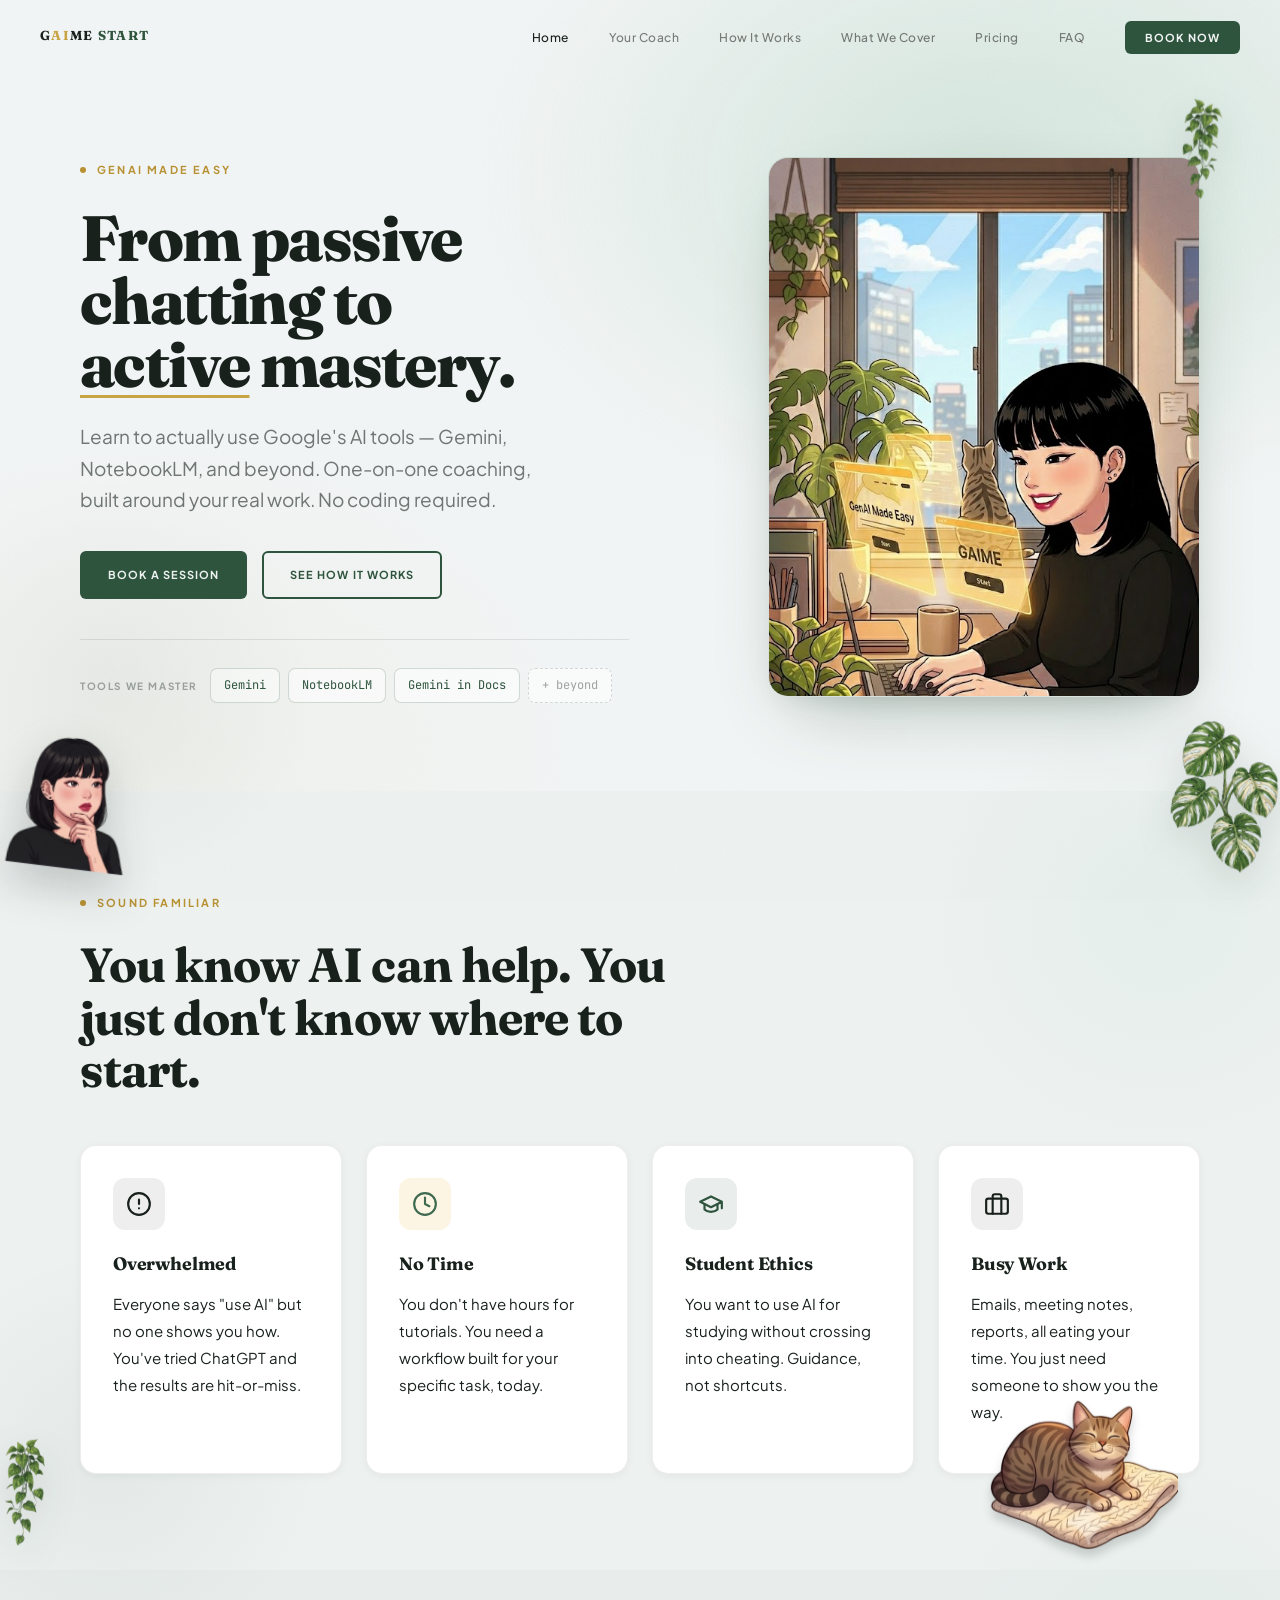
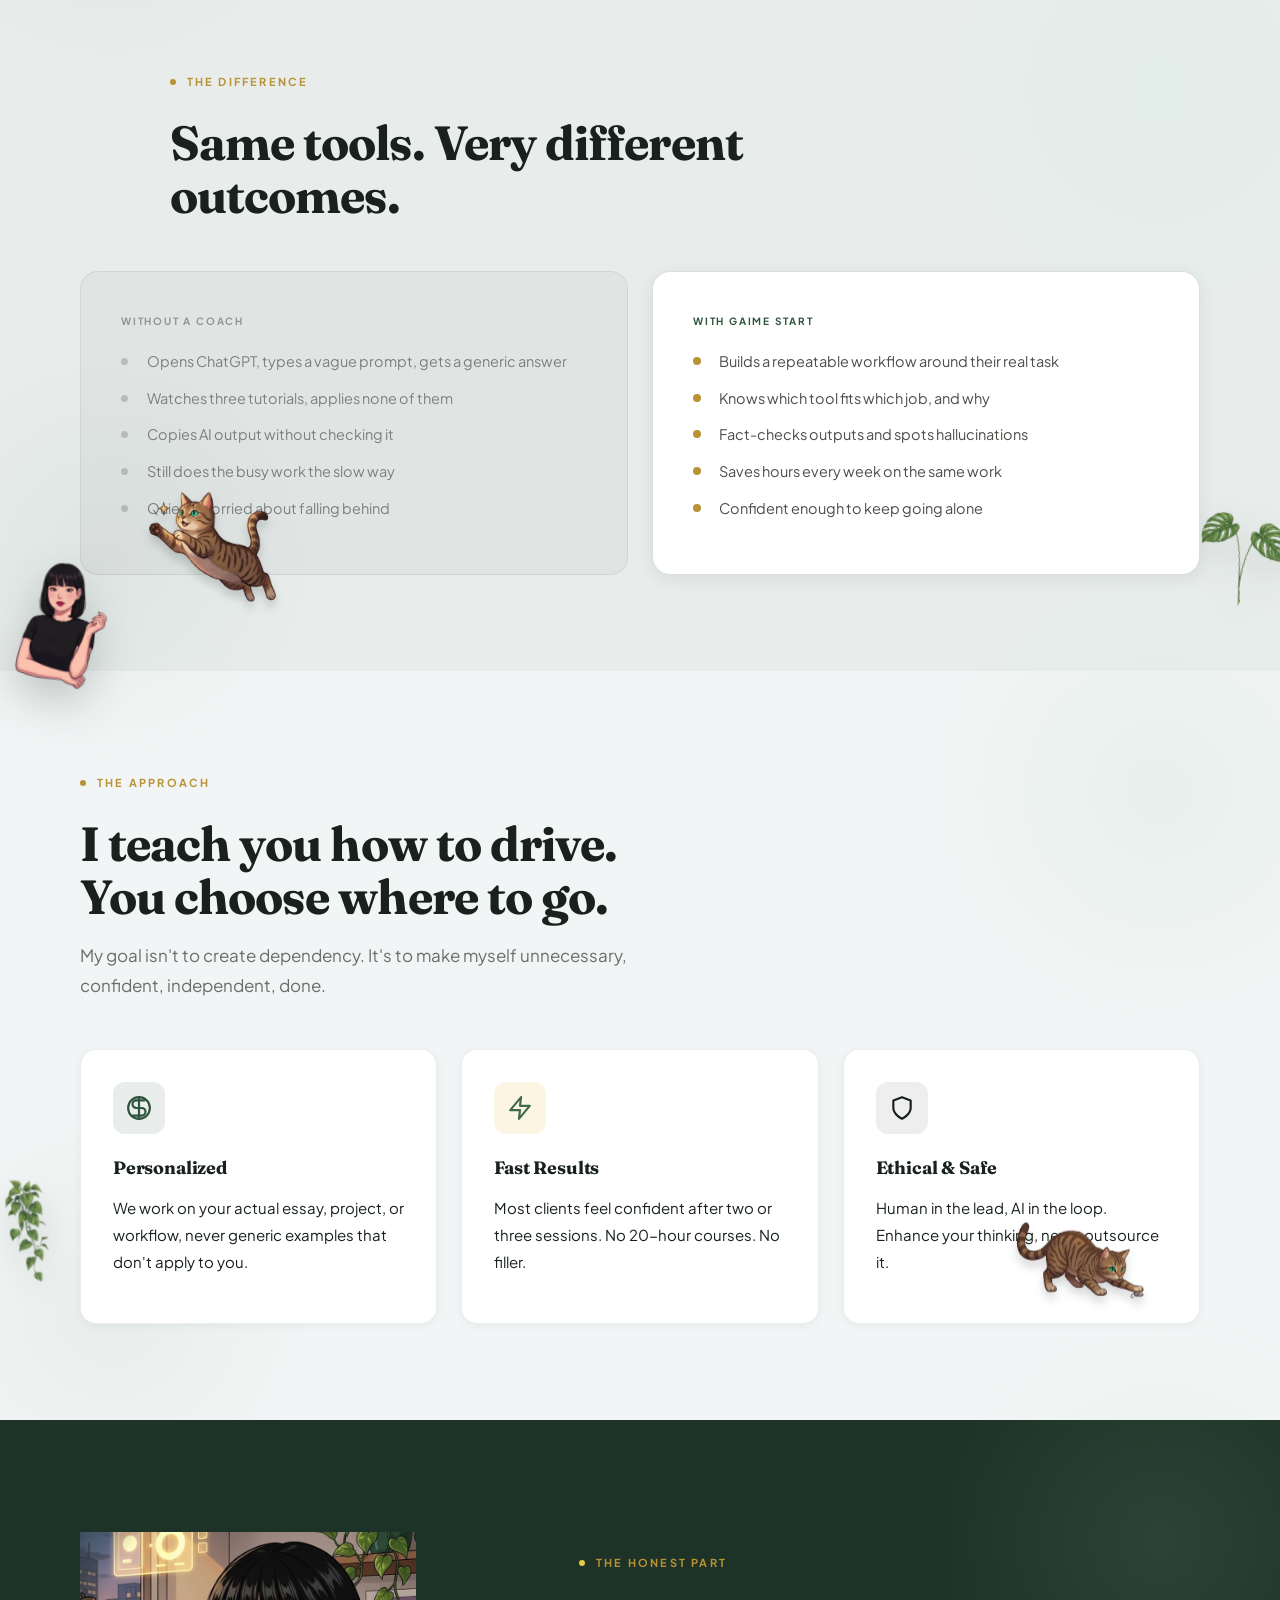
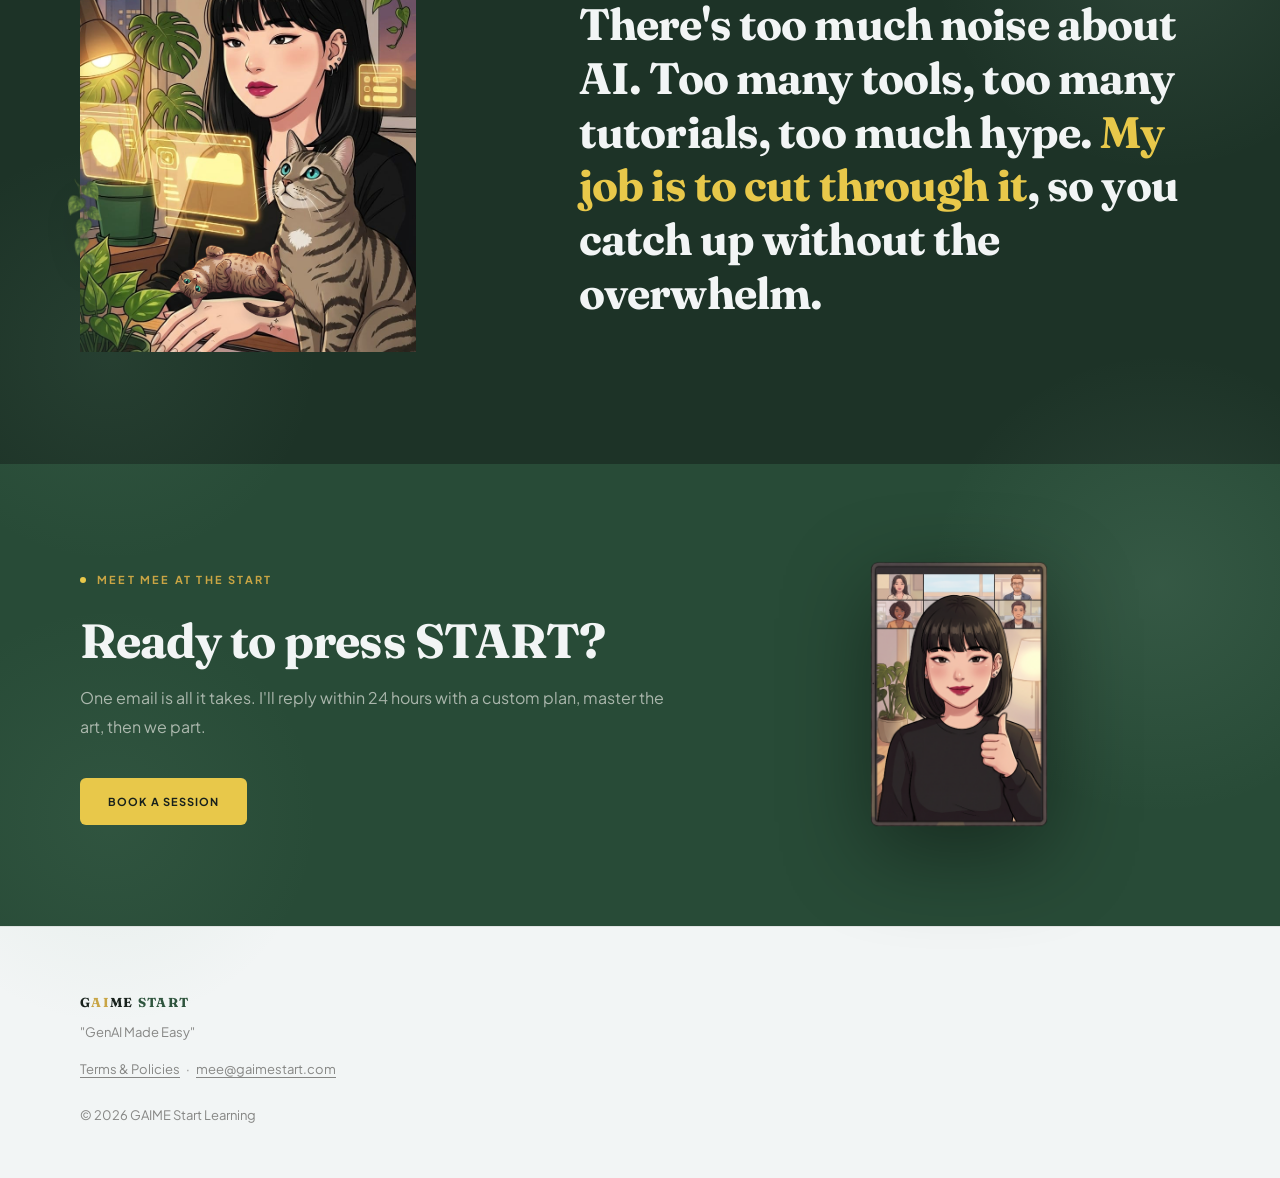
==== commit 5ef63627: "Refactor website: add modular pages and shared assets - Simplify index.html and split into separate " ====
--- a/index.html
+++ b/index.html
@@ -1,2957 +1,432 @@
 <!DOCTYPE html>
 <html lang="en">
 <head>
-    <meta charset="UTF-8">
-    <meta name="viewport" content="width=device-width, initial-scale=1.0">
-    <title>GAIME Start Learning - GenAI Made Easy</title>
-    
-    <link rel="preconnect" href="https://fonts.googleapis.com">
-    <link rel="preconnect" href="https://fonts.gstatic.com" crossorigin>
-    <link href="https://fonts.googleapis.com/css2?family=Nunito:wght@400;600;700;800&family=Poppins:wght@600;700;800;900&display=swap" rel="stylesheet">
-    
-    <style>
-        /* ========== VARIABLES ========== */
-        :root {
-            --primary-green: #2E543D;
-            --light-green: #A8B79A;
-            --navy: #35394e;
-            --slate-blue: #4c5f74;
-            --gold: #ffbb36;
-            --text-black: #000000;
-            --text-gray: #4A5568;
-            --text-light: #718096;
-            --bg-white: #FFFFFF;
-            --bg-light: #F7F9FB;
-            --bg-cream: #FAFAF8;
-            --border-gray: #E2E8F0;
-            --shadow-sm: 0 2px 8px rgba(0, 0, 0, 0.04);
-            --shadow-md: 0 4px 16px rgba(0, 0, 0, 0.08);
-            --shadow-lg: 0 8px 32px rgba(0, 0, 0, 0.12);
-            --ease-spring: cubic-bezier(0.34, 1.56, 0.64, 1);
-        }
-        
-        /* ========== RESET ========== */
-        * { margin: 0; padding: 0; box-sizing: border-box; }
-        html { 
-            scroll-behavior: smooth;
-            color-scheme: light only;
-        }
-        
-        body {
-            font-family: 'Nunito', sans-serif;
-            font-size: 18px;
-            line-height: 1.7;
-            color: var(--text-black);
-            background-color: var(--bg-cream);
-            overflow-x: hidden;
-        }
-
-        /* PAGE SWITCHING */
-        .page { display: none; }
-        .page.active { display: block; }
-        
-        h1, h2, h3, h4, h5, h6 {
-            font-family: 'Poppins', sans-serif;
-            font-weight: 800;
-            line-height: 1.2;
-            margin-bottom: 1rem;
-            letter-spacing: -0.02em;
-        }
-        
-        h1 { font-size: 4rem; font-weight: 900; }
-        h2 { font-size: 3rem; font-weight: 800; }
-        h3 { font-size: 1.75rem; font-weight: 700; }
-        
-        p { margin-bottom: 1rem; color: var(--text-gray); }
-        a { text-decoration: none; transition: all 0.3s ease; cursor: pointer; }
-        ul { list-style: none; }
-
-        /* ========== ANIMATIONS ========== */
-        .reveal { opacity: 1; transform: none; }
-
-        body.js-active .reveal {
-            opacity: 0;
-            transform: translateY(30px);
-            filter: blur(5px);
-            transition: opacity 0.6s ease, transform 0.8s var(--ease-spring), filter 0.6s ease;
-        }
-
-        body.js-active .reveal.active {
-            opacity: 1;
-            transform: translateY(0);
-            filter: blur(0);
-        }
-
-        .delay-1 { transition-delay: 0.1s; }
-        .delay-2 { transition-delay: 0.2s; }
-        .delay-3 { transition-delay: 0.3s; }
-        .delay-4 { transition-delay: 0.4s; }
-
-        /* ========== GLASS CARDS ========== */
-        .glass-card {
-            background: rgba(255, 255, 255, 0.8);
-            backdrop-filter: blur(20px);
-            -webkit-backdrop-filter: blur(20px);
-            border: 1px solid rgba(255, 255, 255, 0.5);
-            border-radius: 24px;
-            padding: 2.5rem;
-            box-shadow: var(--shadow-sm);
-            transition: all 0.4s var(--ease-spring);
-            position: relative;
-            overflow: hidden;
-            display: flex;
-            flex-direction: column;
-        }
-        
-        .glass-card > *:last-child {
-            margin-top: auto;
-        }
-        
-        .glass-card::before {
-            content: '';
-            position: absolute;
-            top: 0;
-            left: 0;
-            right: 0;
-            height: 4px;
-            background: linear-gradient(90deg, var(--primary-green), var(--light-green));
-            transform: scaleX(0);
-            transition: transform 0.3s ease;
-        }
-        
-        .glass-card:hover::before {
-            transform: scaleX(1);
-        }
-        
-        .glass-card:hover {
-            transform: translateY(-8px);
-            box-shadow: var(--shadow-lg);
-            border-color: rgba(168, 183, 154, 0.3);
-        }
-
-        /* ========== ICONS ========== */
-        .icon-wrapper {
-            width: 64px;
-            height: 64px;
-            border-radius: 16px;
-            display: flex;
-            align-items: center;
-            justify-content: center;
-            margin-bottom: 1.5rem;
-            transition: all 0.3s ease;
-        }
-        
-        .icon-wrapper svg {
-            width: 32px;
-            height: 32px;
-            stroke: currentColor;
-            stroke-width: 2;
-            fill: none;
-            stroke-linecap: round;
-            stroke-linejoin: round;
-        }
-        
-        .icon-green { background: rgba(46, 84, 61, 0.1); color: var(--primary-green); }
-        .icon-gold { background: rgba(255, 187, 54, 0.15); color: #d49a2a; }
-        .icon-blue { background: rgba(76, 95, 116, 0.1); color: var(--slate-blue); }
-        
-        .glass-card:hover .icon-wrapper {
-            transform: scale(1.1) rotate(5deg);
-        }
-
-        /* ========== BUTTONS ========== */
-        .btn-primary {
-            background: linear-gradient(135deg, var(--gold) 0%, #e6a830 100%);
-            color: var(--text-black);
-            padding: 1rem 2.5rem;
-            border-radius: 12px;
-            font-weight: 800;
-            font-size: 1rem;
-            transition: all 0.3s ease;
-            border: none;
-            cursor: pointer;
-            display: inline-block;
-            box-shadow: 0 4px 12px rgba(255, 187, 54, 0.25);
-        }
-        
-        .btn-primary:hover {
-            transform: translateY(-2px);
-            box-shadow: 0 6px 20px rgba(255, 187, 54, 0.35);
-        }
-        
-        .btn-secondary {
-            background: transparent;
-            color: var(--primary-green);
-            padding: 1rem 2.5rem;
-            border-radius: 12px;
-            font-weight: 700;
-            border: 2px solid var(--primary-green);
-            transition: all 0.3s ease;
-            display: inline-block;
-            font-size: 1rem;
-        }
-        
-        .btn-secondary:hover {
-            background: var(--primary-green);
-            color: white;
-            transform: translateY(-2px);
-        }
-
-        /* ========== NAVIGATION ========== */
-        nav {
-            position: fixed;
-            top: 24px;
-            left: 50%;
-            transform: translateX(-50%);
-            width: 90%;
-            max-width: 1000px;
-            padding: 16px 32px;
-            background: rgba(255, 255, 255, 0.95);
-            backdrop-filter: blur(20px);
-            -webkit-backdrop-filter: blur(20px);
-            border: 1px solid rgba(0, 0, 0, 0.05);
-            border-radius: 100px;
-            display: flex;
-            justify-content: space-between;
-            align-items: center;
-            z-index: 1000;
-            box-shadow: 0 8px 24px rgba(0, 0, 0, 0.06);
-        }
-        
-        .logo {
-            font-weight: 900;
-            color: var(--primary-green);
-            font-size: 1.2rem;
-            font-family: 'Poppins', sans-serif;
-            letter-spacing: -0.02em;
-            cursor: pointer;
-            transition: all 0.3s ease;
-        }
-        
-        .logo:hover {
-            opacity: 0.7;
-        }
-        
-        .nav-links {
-            display: flex;
-            gap: 2rem;
-        }
-        
-        .nav-links a {
-            color: var(--text-gray);
-            font-weight: 600;
-            font-size: 0.95rem;
-        }
-        
-        .nav-links a:hover, .nav-links a.active {
-            color: var(--primary-green);
-        }
-        
-        .nav-cta {
-            background: var(--primary-green);
-            color: white;
-            padding: 10px 24px;
-            border-radius: 100px;
-            font-size: 0.95rem;
-            font-weight: 700;
-        }
-        
-        .mobile-toggle {
-            display: none;
-            background: none;
-            border: none;
-            font-size: 1.5rem;
-            cursor: pointer;
-            color: var(--primary-green);
-        }
-        
-        /* ========== MOBILE MENU ========== */
-        .mobile-menu {
-            position: fixed;
-            top: 0;
-            right: -100%;
-            width: 80%;
-            max-width: 300px;
-            height: 100vh;
-            background: var(--bg-white);
-            box-shadow: -4px 0 20px rgba(0, 0, 0, 0.1);
-            transition: right 0.3s ease;
-            z-index: 2000;
-            padding: 80px 2rem 2rem;
-            overflow-y: auto;
-        }
-        
-        .mobile-menu.active {
-            right: 0;
-        }
-        
-        .mobile-menu-overlay {
-            position: fixed;
-            top: 0;
-            left: 0;
-            width: 100%;
-            height: 100vh;
-            background: rgba(0, 0, 0, 0.5);
-            opacity: 0;
-            pointer-events: none;
-            transition: opacity 0.3s ease;
-            z-index: 1500;
-        }
-        
-        .mobile-menu-overlay.active {
-            opacity: 1;
-            pointer-events: all;
-        }
-        
-        .mobile-menu-close {
-            position: absolute;
-            top: 20px;
-            right: 20px;
-            background: none;
-            border: none;
-            font-size: 2rem;
-            color: var(--text-gray);
-            cursor: pointer;
-            padding: 0;
-            width: 40px;
-            height: 40px;
-            display: flex;
-            align-items: center;
-            justify-content: center;
-        }
-        
-        .mobile-menu-links {
-            display: flex;
-            flex-direction: column;
-            gap: 1.5rem;
-        }
-        
-        .mobile-menu-links a {
-            color: var(--text-gray);
-            font-weight: 600;
-            font-size: 1.1rem;
-            padding: 0.75rem 0;
-            border-bottom: 1px solid var(--border-gray);
-            transition: color 0.3s ease;
-        }
-        
-        .mobile-menu-links a:hover,
-        .mobile-menu-links a.active {
-            color: var(--primary-green);
-        }
-        
-        .mobile-menu-cta {
-            margin-top: 2rem;
-        }
-        
-        .mobile-menu-cta .btn-primary {
-            width: 100%;
-            text-align: center;
-            display: block;
-        }
-        
-        /* ========== QUIZ GAME ========== */
-        .quiz-game {
-            background: white;
-            border-radius: 20px;
-            box-shadow: 0 8px 32px rgba(0, 0, 0, 0.08);
-            overflow: hidden;
-            max-width: 700px;
-            margin: 0 auto;
-        }
-        
-        .quiz-progress-bar {
-            background: var(--bg-light);
-            height: 60px;
-            position: relative;
-            display: flex;
-            align-items: center;
-            justify-content: center;
-        }
-        
-        .quiz-progress-fill {
-            position: absolute;
-            left: 0;
-            top: 0;
-            height: 100%;
-            background: linear-gradient(90deg, var(--primary-green), var(--light-green));
-            width: 25%;
-            transition: width 0.6s ease;
-        }
-        
-        .quiz-progress-text {
-            position: relative;
-            z-index: 1;
-            font-weight: 700;
-            color: var(--text-black);
-            font-size: 0.95rem;
-        }
-        
-        .quiz-screens-container {
-            position: relative;
-            overflow: hidden;
-            min-height: 400px;
-        }
-        
-        .quiz-screen {
-            position: absolute;
-            width: 100%;
-            padding: 3rem 2.5rem;
-            opacity: 0;
-            transform: translateX(100%);
-            transition: transform 0.5s ease, opacity 0.5s ease;
-            pointer-events: none;
-        }
-        
-        .quiz-screen.active {
-            position: relative;
-            opacity: 1;
-            transform: translateX(0);
-            pointer-events: all;
-        }
-        
-        .quiz-screen.exiting-left {
-            transform: translateX(-100%);
-            opacity: 0;
-        }
-        
-        .quiz-choice-btn {
-            background: white;
-            border: 2px solid var(--border-gray);
-            padding: 1.25rem 1.5rem;
-            border-radius: 12px;
-            cursor: pointer;
-            transition: all 0.3s ease;
-            display: flex;
-            align-items: center;
-            gap: 1rem;
-            font-family: 'Poppins', sans-serif;
-            font-size: 1rem;
-            font-weight: 600;
-            color: var(--text-black);
-            width: 100%;
-            text-align: left;
-        }
-        
-        .quiz-choice-btn:hover {
-            border-color: var(--primary-green);
-            background: rgba(46, 84, 61, 0.05);
-            transform: translateY(-2px);
-            box-shadow: 0 4px 12px rgba(46, 84, 61, 0.15);
-        }
-        
-        .quiz-emoji {
-            font-size: 1.8rem;
-            flex-shrink: 0;
-        }
-        
-        .quiz-choice-text {
-            flex: 1;
-        }
-        
-        .quiz-back-btn {
-            background: none;
-            border: none;
-            color: var(--text-gray);
-            cursor: pointer;
-            font-size: 0.95rem;
-            padding: 0.5rem 0;
-            margin-top: 1.5rem;
-            display: inline-flex;
-            align-items: center;
-            gap: 0.5rem;
-            transition: color 0.3s ease;
-        }
-        
-        .quiz-back-btn:hover {
-            color: var(--primary-green);
-        }
-        
-        .quiz-result-section {
-            margin-bottom: 2rem;
-        }
-        
-        .quiz-result-section h4 {
-            font-size: 1.1rem;
-            margin-bottom: 1rem;
-            color: var(--primary-green);
-        }
-        
-        .quiz-result-list {
-            list-style: none;
-            padding: 0;
-        }
-        
-        .quiz-result-list li {
-            padding: 0.5rem 0 0.5rem 2rem;
-            position: relative;
-            color: var(--text-gray);
-            line-height: 1.6;
-        }
-        
-        .quiz-result-list li::before {
-            position: absolute;
-            left: 0;
-            font-weight: 700;
-        }
-        
-        .quiz-result-list.has li::before {
-            content: "✓";
-            color: var(--primary-green);
-        }
-        
-        .quiz-result-list.needs li::before {
-            content: "⚠️";
-        }
-        
-        .quiz-gap-highlight {
-            background: rgba(255, 187, 54, 0.1);
-            border-left: 4px solid var(--gold);
-            padding: 1.25rem;
-            border-radius: 8px;
-            margin: 1.5rem 0;
-            font-weight: 600;
-            color: var(--text-black);
-        }
-        
-        .quiz-final-cta {
-            text-align: center;
-            margin-top: 2.5rem;
-        }
-
-/* ADD THESE CSS STYLES TO YOUR STYLESHEET (REPLACE THE OLD QUIZ CSS) */
-
-/* ========== QUIZ GAME (GAMIFIED VERSION) ========== */
-
-/* Sticky Header */
-.quiz-sticky-header {
-    position: sticky;
-    top: 0;
-    background: linear-gradient(135deg, var(--primary-green), var(--navy));
-    padding: 1.5rem 2rem;
-    z-index: 100;
-    box-shadow: 0 4px 12px rgba(0, 0, 0, 0.15);
-    margin-bottom: 3rem;
-}
-
-/* Question Card */
-.quiz-question-card {
-    background: white;
-    border-radius: 20px;
-    padding: 3.5rem 3rem;
-    box-shadow: 0 8px 32px rgba(0, 0, 0, 0.08);
-    border: 2px solid var(--border-gray);
-    animation: slideInUp 0.6s ease-out;
-}
-
-@keyframes slideInUp {
-    from {
-        opacity: 0;
-        transform: translateY(30px);
-    }
-    to {
-        opacity: 1;
-        transform: translateY(0);
-    }
-}
-
-/* Floating Icon Animation */
-.floating-icon {
-    animation: float 3s ease-in-out infinite;
-}
-
-@keyframes float {
-    0%, 100% { transform: translateY(0px); }
-    50% { transform: translateY(-15px); }
-}
-
-/* Quiz Option Buttons */
-.quiz-option-btn {
-    background: white;
-    border: 2px solid var(--border-gray);
-    padding: 1.5rem;
-    border-radius: 12px;
-    cursor: pointer;
-    transition: all 0.3s ease;
-    font-family: 'Poppins', sans-serif;
-    font-size: 1rem;
-    font-weight: 600;
-    color: var(--text-black);
-    width: 100%;
-    text-align: left;
-    display: block;
-    margin-bottom: 1rem;
-}
-
-.quiz-option-btn:hover {
-    transform: translateY(-3px);
-    box-shadow: 0 8px 25px rgba(46, 84, 61, 0.15);
-    border-color: var(--primary-green);
-}
-
-.quiz-option-btn.selected {
-    background: rgba(168, 183, 154, 0.2);
-    border-color: var(--primary-green);
-    color: var(--primary-green);
-    font-weight: 700;
-}
-
-.quiz-option-btn .option-icon {
-    font-size: 1.8rem;
-    margin-right: 1rem;
-    display: inline-block;
-    vertical-align: middle;
-}
-
-.quiz-option-btn .option-text {
-    display: inline-block;
-    vertical-align: middle;
-}
-
-.quiz-option-btn .option-subtitle {
-    font-size: 0.85rem;
-    font-weight: 400;
-    color: var(--text-gray);
-    margin-top: 0.5rem;
-    display: block;
-}
-
-/* Encouragement Popup Animation */
-#quiz-encouragement {
-    animation: encouragementPop 2s ease-out forwards;
-}
-
-@keyframes encouragementPop {
-    0% {
-        transform: translate(-50%, -50%) scale(0) rotate(-10deg);
-        opacity: 0;
-    }
-    15% {
-        transform: translate(-50%, -50%) scale(1.2) rotate(5deg);
-        opacity: 1;
-    }
-    30% {
-        transform: translate(-50%, -50%) scale(1) rotate(0deg);
-        opacity: 1;
-    }
-    85% {
-        transform: translate(-50%, -50%) scale(1) rotate(0deg);
-        opacity: 1;
-    }
-    100% {
-        transform: translate(-50%, -50%) scale(0.8) rotate(0deg);
-        opacity: 0;
-    }
-}
-
-/* Mobile Responsive */
-@media (max-width: 768px) {
-    .quiz-sticky-header {
-        padding: 1rem 1.5rem;
-    }
-    
-    .quiz-question-card {
-        padding: 2.5rem 2rem;
-    }
-    
-    .quiz-option-btn {
-        padding: 1.25rem;
-    }
-    
-    #quiz-icon {
-        font-size: 3rem !important;
-    }
-    
-    #quiz-title {
-        font-size: 1.5rem !important;
-    }
-    
-    #quiz-description {
-        font-size: 1rem !important;
-    }
-}
-        /* ========== MARKER HIGHLIGHT ========== */
-        .marker-highlight {
-            position: relative;
-            z-index: 1;
-            display: inline-block;
-        }
-        
-        .marker-highlight::after {
-            content: "";
-            position: absolute;
-            left: 0;
-            bottom: 6px;
-            height: 14px;
-            background-color: rgba(255, 187, 54, 0.4);
-            z-index: -1;
-            border-radius: 2px;
-            transform: rotate(-1deg);
-            width: 0%;
-            transition: width 1s var(--ease-spring) 0.4s;
-        }
-        
-        .marker-highlight.active::after {
-            width: 100%;
-        }
-
-        /* ========== LAYOUT ========== */
-        .container {
-            max-width: 1400px;
-            margin: 0 auto;
-            padding: 0 2rem;
-        }
-        
-        section {
-            padding: 4rem 0;
-        }
-        
-        .section-compact {
-            padding: 3rem 0;
-        }
-        
-        .text-center {
-            text-align: center;
-        }
-        
-        .grid-2 {
-            display: grid;
-            grid-template-columns: repeat(auto-fit, minmax(300px, 1fr));
-            gap: 2rem;
-        }
-        
-        .grid-3 {
-            display: grid;
-            grid-template-columns: repeat(auto-fit, minmax(300px, 1fr));
-            gap: 2rem;
-        }
-        
-        .grid-4 {
-            display: grid;
-            grid-template-columns: repeat(auto-fit, minmax(280px, 1fr));
-            gap: 2rem;
-        }
-        
-        @media (min-width: 1200px) {
-            .grid-4 {
-                grid-template-columns: repeat(4, 1fr);
-            }
-        }
-        
-        /* ========== TABLET ========== */
-        @media (min-width: 769px) and (max-width: 1199px) {
-            .container {
-                padding: 0 2.5rem;
-            }
-            
-            h1 { font-size: 3rem; }
-            h2 { font-size: 2.25rem; }
-            
-            .hero h1 {
-                font-size: 3.5rem;
-            }
-            
-            .grid-4 {
-                grid-template-columns: repeat(2, 1fr);
-            }
-            
-            .grid-3 {
-                grid-template-columns: repeat(2, 1fr);
-            }
-            
-            .nav-links {
-                gap: 1.5rem;
-            }
-            
-            .nav-links a {
-                font-size: 0.9rem;
-            }
-        }
-
-        /* ========== HERO ========== */
-        .hero {
-            padding-top: 140px;
-            padding-bottom: 60px;
-            text-align: center;
-            max-width: 1100px;
-            margin: 0 auto;
-        }
-        
-        .badge {
-            display: inline-block;
-            background: rgba(255, 255, 255, 0.9);
-            border: 1px solid rgba(46, 84, 61, 0.15);
-            color: var(--primary-green);
-            padding: 10px 24px;
-            border-radius: 100px;
-            font-weight: 700;
-            font-size: 0.85rem;
-            margin-bottom: 2rem;
-            text-transform: uppercase;
-            letter-spacing: 1.5px;
-            box-shadow: 0 4px 12px rgba(0, 0, 0, 0.04);
-        }
-        
-        .hero h1 {
-            font-size: 4.5rem;
-            line-height: 1.1;
-            margin-bottom: 2rem;
-            color: var(--primary-green);
-        }
-        
-        .hero p {
-            font-size: 1.25rem;
-            color: var(--text-gray);
-            margin-bottom: 3rem;
-            line-height: 1.7;
-        }
-        
-        .hero-btns {
-            display: flex;
-            gap: 1.5rem;
-            justify-content: center;
-            flex-wrap: wrap;
-        }
-
-        /* ========== PRICING ========== */
-        .price {
-            font-size: 3.5rem;
-            font-weight: 900;
-            color: var(--primary-green);
-            font-family: 'Poppins', sans-serif;
-            margin: 1rem 0;
-        }
-        
-        .price span {
-            font-size: 1.5rem;
-            color: var(--text-light);
-            font-weight: 600;
-        }
-        
-        .badge-pop {
-            background: var(--gold);
-            color: var(--text-black);
-            padding: 6px 16px;
-            border-radius: 20px;
-            font-size: 0.75rem;
-            font-weight: 800;
-            text-transform: uppercase;
-            display: inline-block;
-            margin-bottom: 1rem;
-        }
-        
-        .featured {
-            border: 3px solid var(--gold) !important;
-            transform: scale(1.05);
-        }
-
-        /* ========== LISTS ========== */
-        .check-list li {
-            position: relative;
-            padding-left: 2rem;
-            margin-bottom: 0.75rem;
-            color: var(--text-gray);
-        }
-        
-        .check-list li::before {
-            content: '';
-            position: absolute;
-            left: 0;
-            top: 4px;
-            width: 20px;
-            height: 20px;
-            background-image: url("data:image/svg+xml,%3Csvg xmlns='http://www.w3.org/2000/svg' viewBox='0 0 24 24' fill='none' stroke='%232E543D' stroke-width='3' stroke-linecap='round' stroke-linejoin='round'%3E%3Cpolyline points='20 6 9 17 4 12'%3E%3C/polyline%3E%3C/svg%3E");
-            background-repeat: no-repeat;
-        }
-
-        .cross-list li {
-            position: relative;
-            padding-left: 2rem;
-            margin-bottom: 0.75rem;
-            color: var(--text-gray);
-        }
-        
-        .cross-list li::before {
-            content: '';
-            position: absolute;
-            left: 0;
-            top: 4px;
-            width: 20px;
-            height: 20px;
-            background-image: url("data:image/svg+xml,%3Csvg xmlns='http://www.w3.org/2000/svg' viewBox='0 0 24 24' fill='none' stroke='%23EF4444' stroke-width='3' stroke-linecap='round' stroke-linejoin='round'%3E%3Cline x1='18' y1='6' x2='6' y2='18'%3E%3C/line%3E%3Cline x1='6' y1='6' x2='18' y2='18'%3E%3C/line%3E%3C/svg%3E");
-            background-repeat: no-repeat;
-        }
-
-        /* ========== STEP CIRCLES ========== */
-        .step-circle {
-            width: 48px;
-            height: 48px;
-            background: var(--primary-green);
-            color: white;
-            display: flex;
-            align-items: center;
-            justify-content: center;
-            border-radius: 50%;
-            font-weight: 900;
-            font-size: 1.5rem;
-            margin: 0 auto 1.5rem;
-            font-family: 'Poppins', sans-serif;
-        }
-
-        /* ========== LOCATION NOTE ========== */
-        .location-note {
-            background: linear-gradient(135deg, rgba(255, 187, 54, 0.1), rgba(255, 187, 54, 0.05));
-            border-left: 4px solid var(--gold);
-            padding: 1.5rem;
-            border-radius: 12px;
-            margin-top: 2rem;
-        }
-        
-        .location-note strong {
-            color: var(--primary-green);
-        }
-
-        /* ========== ABOUT PAGE SPECIFIC ========== */
-        .about-intro {
-            max-width: 1000px;
-            margin: 0 auto 4rem;
-            text-align: center;
-        }
-
-        .credentials-grid {
-            display: grid;
-            grid-template-columns: repeat(auto-fit, minmax(280px, 1fr));
-            gap: 2rem;
-            margin: 3rem 0;
-        }
-
-        .philosophy-box {
-            background: linear-gradient(135deg, rgba(46, 84, 61, 0.05), rgba(168, 183, 154, 0.05));
-            border: 2px solid rgba(46, 84, 61, 0.15);
-            border-radius: 20px;
-            padding: 3rem;
-            margin: 3rem 0;
-        }
-
-        .philosophy-box h3 {
-            color: var(--primary-green);
-            margin-bottom: 1.5rem;
-            font-size: 2rem;
-        }
-
-        /* ========== FOOTER ========== */
-        footer {
-            background: linear-gradient(135deg, var(--primary-green) 0%, var(--navy) 100%);
-            color: white;
-            padding: 4rem 0;
-            text-align: center;
-        }
-        
-        footer h3 {
-            color: white;
-            margin-bottom: 0.5rem;
-        }
-        
-        footer p {
-            color: rgba(255, 255, 255, 0.7);
-        }
-        
-        footer a {
-            color: rgba(255, 255, 255, 0.8);
-            text-decoration: underline;
-        }
-        
-        footer a:hover {
-            color: var(--gold);
-        }
-
-        /* ========== TERMS PAGE ========== */
-        .legal-card {
-            background: rgba(255, 255, 255, 0.9);
-            backdrop-filter: blur(20px);
-            border: 1px solid rgba(0, 0, 0, 0.05);
-            border-radius: 24px;
-            padding: 4rem;
-            max-width: 1100px;
-            margin: 150px auto 4rem;
-            box-shadow: var(--shadow-md);
-        }
-        
-        .legal-card h1 {
-            font-size: 2.5rem;
-            color: var(--primary-green);
-            margin-bottom: 1rem;
-        }
-        
-        .legal-card h2 {
-            font-size: 1.8rem;
-            color: var(--navy);
-            margin-top: 3rem;
-            margin-bottom: 1.5rem;
-            border-bottom: 2px solid rgba(46, 84, 61, 0.1);
-            padding-bottom: 0.75rem;
-        }
-        
-        .legal-card h3 {
-            font-size: 1.3rem;
-            color: var(--primary-green);
-            margin-top: 2rem;
-            margin-bottom: 1rem;
-        }
-
-        /* ========== ACCORDION ========== */
-        .accordion-item {
-            border: 1px solid rgba(0, 0, 0, 0.08);
-            border-radius: 12px;
-            margin-bottom: 1rem;
-            overflow: hidden;
-            background: rgba(255, 255, 255, 0.6);
-            backdrop-filter: blur(10px);
-            transition: all 0.3s ease;
-        }
-        
-        .accordion-item:hover {
-            border-color: rgba(46, 84, 61, 0.2);
-            box-shadow: 0 4px 12px rgba(0, 0, 0, 0.05);
-        }
-        
-        .accordion-header {
-            padding: 1.5rem;
-            cursor: pointer;
-            display: flex;
-            justify-content: space-between;
-            align-items: center;
-            user-select: none;
-            transition: background 0.3s ease;
-        }
-        
-        .accordion-header:hover {
-            background: rgba(46, 84, 61, 0.03);
-        }
-        
-        .accordion-header h3 {
-            margin: 0;
-            font-size: 1.1rem;
-            color: var(--text-black);
-            font-weight: 700;
-        }
-        
-        .accordion-icon {
-            width: 24px;
-            height: 24px;
-            border-radius: 50%;
-            background: var(--primary-green);
-            color: white;
-            display: flex;
-            align-items: center;
-            justify-content: center;
-            font-size: 1.2rem;
-            font-weight: 700;
-            transition: transform 0.3s ease;
-            flex-shrink: 0;
-            margin-left: 1rem;
-        }
-        
-        .accordion-item.active .accordion-icon {
-            transform: rotate(45deg);
-        }
-        
-        .accordion-content {
-            max-height: 0;
-            overflow: hidden;
-            transition: max-height 0.4s ease, padding 0.4s ease;
-        }
-        
-        .accordion-item.active .accordion-content {
-            max-height: 500px;
-            padding: 0 1.5rem 1.5rem;
-        }
-        
-        .accordion-content p {
-            margin: 0;
-            color: var(--text-gray);
-            line-height: 1.7;
-        }
-        
-        
-        .meta-info {
-            font-size: 0.9rem;
-            color: #8899A6;
-            margin-bottom: 2rem;
-            font-weight: 600;
-        }
-        
-        .highlight-box {
-            background: rgba(255, 187, 54, 0.1);
-            border-left: 4px solid var(--gold);
-            padding: 1.5rem;
-            border-radius: 8px;
-            margin: 2rem 0;
-        }
-        
-        .table-container {
-            overflow-x: auto;
-            border: 1px solid rgba(0, 0, 0, 0.05);
-            border-radius: 12px;
-            margin: 2rem 0;
-        }
-        
-        table {
-            width: 100%;
-            border-collapse: collapse;
-            min-width: 600px;
-        }
-        
-        th {
-            background: rgba(46, 84, 61, 0.05);
-            text-align: left;
-            padding: 16px;
-            font-family: 'Poppins', sans-serif;
-            font-size: 0.9rem;
-            color: var(--primary-green);
-            border-bottom: 1px solid rgba(0, 0, 0, 0.05);
-        }
-        
-        td {
-            padding: 16px;
-            border-bottom: 1px solid rgba(0, 0, 0, 0.05);
-            font-size: 0.95rem;
-            color: var(--text-gray);
-        }
-        
-        tr:hover td {
-            background: rgba(0, 0, 0, 0.01);
-        }
-
-        /* ========== RESPONSIVE ========== */
-        @media (max-width: 768px) {
-            h1 { font-size: 2rem; }
-            h2 { font-size: 1.75rem; }
-            h3 { font-size: 1.3rem; }
-            
-            nav {
-                width: 95%;
-                padding: 12px 20px;
-            }
-            
-            .nav-links {
-                display: none;
-            }
-            
-            .mobile-toggle {
-                display: block;
-            }
-            
-            .hero {
-                padding-top: 100px;
-                padding-bottom: 40px;
-            }
-            
-            .hero h1 {
-                font-size: 2rem;
-                line-height: 1.2;
-            }
-            
-            .hero p {
-                font-size: 1rem;
-            }
-            
-            .hero-btns {
-                flex-direction: column;
-                gap: 1rem;
-            }
-            
-            .hero-btns a {
-                width: 100%;
-                text-align: center;
-            }
-            
-            section {
-                padding: 3rem 0;
-            }
-            
-            .container {
-                padding: 0 1.5rem;
-            }
-            
-            .featured {
-                transform: scale(1);
-            }
-            
-            .legal-card {
-                padding: 2rem 1.5rem;
-                margin-top: 120px;
-            }
-            
-            .grid-3, .grid-2, .grid-4 {
-                grid-template-columns: 1fr;
-                gap: 1.5rem;
-            }
-            
-            .glass-card {
-                padding: 2rem;
-            }
-            
-            .price {
-                font-size: 2.5rem;
-            }
-            
-            .btn-primary, .btn-secondary {
-                padding: 0.875rem 2rem;
-                font-size: 0.95rem;
-                width: 100%;
-                text-align: center;
-            }
-            
-            .badge {
-                font-size: 0.75rem;
-                padding: 8px 16px;
-            }
-            
-            .icon-wrapper {
-                width: 56px;
-                height: 56px;
-            }
-            
-            .icon-wrapper svg {
-                width: 28px;
-                height: 28px;
-            }
-            
-            .accordion-header h3 {
-                font-size: 1rem;
-            }
-            
-            .accordion-header {
-                padding: 1.25rem;
-            }
-            
-            .accordion-item.active .accordion-content {
-                padding: 0 1.25rem 1.25rem;
-            }
-            
-            .credentials-grid {
-                grid-template-columns: 1fr;
-            }
-            
-            .philosophy-box {
-                padding: 2rem;
-            }
-        }
-    </style>
+  <meta charset="UTF-8">
+  <meta name="viewport" content="width=device-width, initial-scale=1.0">
+  <title>GAIME Start Learning · GenAI Made Easy</title>
+  <link rel="preconnect" href="https://fonts.googleapis.com">
+  <link rel="preconnect" href="https://fonts.gstatic.com" crossorigin>
+  <link href="https://fonts.googleapis.com/css2?family=Fraunces:ital,opsz,wght,WONK@0,9..144,100..900,0;0,9..144,100..900,1&family=Plus+Jakarta+Sans:wght@300;400;500;600;700&display=swap" rel="stylesheet">
+  <link rel="stylesheet" href="styles.css?v=15">
+  <style>
+    /* ---- Hero ---- */
+    .hero-section {
+      background: var(--off-white);
+      padding-top: 150px;
+      padding-bottom: 5.5rem;
+    }
+
+    .hero-badge {
+      display: inline-flex;
+      align-items: center;
+      gap: 8px;
+      background: rgba(250, 248, 244, 0.8);
+      border: 1px solid rgba(46, 84, 61, 0.18);
+      color: var(--deep-green);
+      padding: 7px 16px;
+      border-radius: 100px;
+      font-family: 'Plus Jakarta Sans', sans-serif;
+      font-weight: 700;
+      font-size: 11px;
+      letter-spacing: 0.14em;
+      text-transform: uppercase;
+      margin-bottom: 1.75rem;
+    }
+    .hero-badge .dot {
+      width: 6px; height: 6px; border-radius: 50%;
+      background: var(--honey-gold);
+    }
+
+    .hero-copy h1 { font-size: clamp(42px, 5.4vw, 76px); }
+
+    .hero-copy > p {
+      font-size: 17px;
+      color: rgba(28, 26, 22, 0.66);
+      max-width: 440px;
+      margin-bottom: 2.25rem;
+      line-height: 1.78;
+    }
+
+    .hero-btns { display: flex; gap: 1rem; flex-wrap: wrap; }
+
+    /* ---- Pain points (editorial, offset) ---- */
+    .pain-section { background: var(--warm-grey); }
+    .pain-grid { display: grid; grid-template-columns: repeat(4, 1fr); gap: 1.5rem; }
+
+    /* ---- Person A vs B ---- */
+    .ab-section { background: var(--stone); }
+    .ab-grid { display: grid; grid-template-columns: 1fr 1fr; gap: 1.5rem; }
+    .ab-col {
+      border-radius: 18px;
+      padding: 2.5rem;
+    }
+    .ab-col.muted {
+      background: rgba(28,26,22,0.03);
+      border: 1px solid rgba(28,26,22,0.08);
+    }
+    .ab-col.win {
+      background: var(--pure-white);
+      border: 1px solid rgba(46,84,61,0.18);
+      box-shadow: var(--shadow-md);
+    }
+    .ab-col .tag {
+      font-family: 'Plus Jakarta Sans', sans-serif;
+      font-size: 10px; font-weight: 700; letter-spacing: 0.18em;
+      text-transform: uppercase; margin-bottom: 1.25rem; display: block;
+    }
+    .ab-col.muted .tag { color: rgba(28,26,22,0.4); }
+    .ab-col.win .tag { color: var(--deep-green); }
+    .ab-list { list-style: none; padding: 0; }
+    .ab-list li {
+      position: relative; padding-left: 1.6rem; margin-bottom: 0.85rem;
+      font-size: 14.5px; line-height: 1.6;
+    }
+    .ab-col.muted .ab-list li { color: rgba(28,26,22,0.5); }
+    .ab-col.muted .ab-list li::before {
+      content: ''; position: absolute; left: 0; top: 8px;
+      width: 7px; height: 7px; border-radius: 50%; background: rgba(28,26,22,0.2);
+    }
+    .ab-col.win .ab-list li { color: rgba(28,26,22,0.78); }
+    .ab-col.win .ab-list li::before {
+      content: ''; position: absolute; left: 0; top: 7px;
+      width: 8px; height: 8px; border-radius: 50%; background: var(--honey-gold);
+    }
+
+    /* ---- Drive ---- */
+    .drive-section { background: var(--off-white); }
+    .drive-grid { display: grid; grid-template-columns: repeat(3, 1fr); gap: 1.5rem; }
+
+    /* ---- Truth band ---- */
+    .truth-section { background: var(--warm-cream); padding: 7rem 0; }
+    .truth-quote {
+      font-family: 'Fraunces', serif;
+      font-variation-settings: 'WONK' 1;
+      font-weight: 700;
+      font-size: clamp(26px, 3.6vw, 44px);
+      line-height: 1.22;
+      letter-spacing: -0.02em;
+      max-width: 880px;
+    }
+    .truth-quote .hl { color: var(--deep-green); }
+
+    /* ---- Hero image placeholder ---- */
+    .hero-img-wrap {
+      position: relative;
+      border-radius: 20px;
+      overflow: hidden;
+      aspect-ratio: 9 / 16;
+      max-height: 560px;
+      background: var(--cool-greige);
+      display: flex;
+      align-items: center;
+      justify-content: center;
+      border: 1px dashed rgba(46,84,61,0.25);
+    }
+    .hero-img-wrap img {
+      width: 100%;
+      height: 100%;
+      object-fit: cover;
+      object-position: center top;
+      display: block;
+      border-radius: 20px;
+    }
+    .hero-img-placeholder {
+      text-align: center;
+      color: rgba(28,26,22,0.3);
+      font-size: 13px;
+      line-height: 1.8;
+      padding: 2rem;
+      pointer-events: none;
+      user-select: none;
+    }
+    .hero-img-placeholder svg {
+      display: block;
+      margin: 0 auto 1rem;
+      opacity: 0.25;
+    }
+
+    /* ---- Final CTA ---- */
+    .home-cta { background: var(--dark-walnut); padding: 6rem 0; }
+    .home-cta .cta-grid {
+      display: grid;
+      grid-template-columns: 1.1fr 0.9fr;
+      gap: 3rem;
+      align-items: center;
+    }
+    .home-cta .cta-inner { max-width: 620px; }
+    .home-cta .cta-figure { display: flex; justify-content: center; }
+    .home-cta .cta-figure img {
+      width: 100%;
+      max-width: 360px;
+      height: auto;
+      filter: drop-shadow(0 26px 44px rgba(0, 0, 0, 0.42));
+    }
+    .home-cta h2 { color: var(--off-white); margin-bottom: 1rem; }
+    .home-cta p { color: rgba(250, 248, 244, 0.62); font-size: 16px; margin-bottom: 2.25rem; }
+    @media (max-width: 860px) {
+      .home-cta .cta-grid { grid-template-columns: 1fr; gap: 2.5rem; }
+      .home-cta .cta-figure img { max-width: 260px; }
+    }
+
+    @media (max-width: 1024px) {
+      .pain-grid { grid-template-columns: repeat(2, 1fr); }
+      .drive-grid { grid-template-columns: 1fr; }
+    }
+    @media (max-width: 768px) {
+      .pain-grid { grid-template-columns: 1fr; }
+      .ab-grid { grid-template-columns: 1fr; }
+    }
+  </style>
 </head>
 <body>
 
-    <!-- ========== NAVIGATION ========== -->
-    <nav>
-        <div class="logo" onclick="navigateTo('home')">GAIME START</div>
-        <div class="nav-links">
-            <a onclick="navigateTo('home')">Home</a>
-            <a onclick="navigateTo('about')">Your Coach</a>
-            <a onclick="navigateTo('how')">How It Works</a>
-            <a onclick="navigateTo('cover')">What We Cover</a>
-            <a onclick="navigateTo('pricing')">Pricing</a>
-            <a onclick="navigateTo('faq')">FAQ</a>
-        </div>
-        <a onclick="navigateTo('book')" class="nav-cta">Book Now</a>
-        <button class="mobile-toggle" onclick="openMobileMenu()">☰</button>
-    </nav>
-
-    <!-- Mobile Menu Overlay -->
-    <div class="mobile-menu-overlay" onclick="closeMobileMenu()"></div>
-    
-    <!-- Mobile Menu -->
-    <div class="mobile-menu">
-        <button class="mobile-menu-close" onclick="closeMobileMenu()">&times;</button>
-        <div class="mobile-menu-links">
-            <a onclick="navigateTo('home'); closeMobileMenu();">Home</a>
-            <a onclick="navigateTo('about'); closeMobileMenu();">Your Coach</a>
-            <a onclick="navigateTo('how'); closeMobileMenu();">How It Works</a>
-            <a onclick="navigateTo('cover'); closeMobileMenu();">What We Cover</a>
-            <a onclick="navigateTo('pricing'); closeMobileMenu();">Pricing</a>
-            <a onclick="navigateTo('faq'); closeMobileMenu();">FAQ</a>
-        </div>
-        <div class="mobile-menu-cta">
-            <a onclick="navigateTo('book'); closeMobileMenu();" class="btn-primary">Book Now</a>
-        </div>
-    </div>
-
-    <!-- ========== HOME PAGE ========== -->
-    <div id="page-home" class="page active">
-        <header class="hero">
-            <div class="container">
-                <div class="badge reveal">GenAI Made Easy</div>
-                <h1 class="reveal delay-1">From Passive Chatting to<br><span class="marker-highlight">Active Mastery</span></h1>
-                <p class="reveal delay-2" style="max-width: 800px; margin: 0 auto 3rem;">
-                    Learn GenAI skills that work everywhere—prompt engineering, workflow automation, context management.
-                </p>
-                <div class="hero-btns reveal delay-3">
-                    <a onclick="navigateTo('book')" class="btn-primary">Book a Session</a>
-                    <a onclick="navigateTo('how')" class="btn-secondary">See How It Works</a>
-                </div>
-            </div>
-        </header>
-
-        <section>
-            <div class="container">
-                <h2 class="text-center reveal">Sound Familiar?</h2>
-                <div class="grid-4">
-                    <div class="glass-card reveal delay-1">
-                        <div class="icon-wrapper icon-blue">
-                            <svg xmlns="http://www.w3.org/2000/svg" viewBox="0 0 24 24">
-                                <circle cx="12" cy="12" r="10"></circle>
-                                <line x1="12" y1="8" x2="12" y2="12"></line>
-                                <line x1="12" y1="16" x2="12.01" y2="16"></line>
-                            </svg>
-                        </div>
-                        <h3>Overwhelmed?</h3>
-                        <p>Everyone says "use AI!" but no one shows you HOW. You've tried ChatGPT but results are hit-or-miss.</p>
-                    </div>
-                    <div class="glass-card reveal delay-2">
-                        <div class="icon-wrapper icon-gold">
-                            <svg xmlns="http://www.w3.org/2000/svg" viewBox="0 0 24 24">
-                                <circle cx="12" cy="12" r="10"></circle>
-                                <polyline points="12 6 12 12 16 14"></polyline>
-                            </svg>
-                        </div>
-                        <h3>No Time?</h3>
-                        <p>You don't have hours to watch tutorials. You need a workflow for YOUR specific task.</p>
-                    </div>
-                    <div class="glass-card reveal delay-3">
-                        <div class="icon-wrapper icon-green">
-                            <svg xmlns="http://www.w3.org/2000/svg" viewBox="0 0 24 24">
-                                <path d="M22 10v6M2 10l10-5 10 5-10 5z"></path>
-                                <path d="M6 12v5c3 3 9 3 12 0v-5"></path>
-                            </svg>
-                        </div>
-                        <h3>Student Ethics?</h3>
-                        <p>You want to use AI for studying without crossing the line into cheating. Guidance, not shortcuts.</p>
-                    </div>
-                    <div class="glass-card reveal delay-4">
-                        <div class="icon-wrapper icon-blue">
-                            <svg xmlns="http://www.w3.org/2000/svg" viewBox="0 0 24 24">
-                                <rect x="2" y="7" width="20" height="14" rx="2" ry="2"></rect>
-                                <path d="M16 21V5a2 2 0 0 0-2-2h-4a2 2 0 0 0-2 2v16"></path>
-                            </svg>
-                        </div>
-                        <h3>Busy Work?</h3>
-                        <p>Emails, meeting notes, reports—all eating your time. You know AI can help.</p>
-                    </div>
-                </div>
-            </div>
-        </section>
-
-        <!-- Two People Comparison -->
-        <section style="background: linear-gradient(135deg, var(--primary-green), var(--navy)); color: white; padding: 4rem 0;">
-            <div class="container" style="max-width: 1100px;">
-                <h2 class="text-center reveal" style="color: var(--gold); margin-bottom: 3rem;">Two People. Same Tools. Different Journey.</h2>
-                
-                <div style="display: grid; grid-template-columns: repeat(auto-fit, minmax(300px, 1fr)); gap: 2rem;">
-                    <div class="glass-card reveal delay-1" style="background: rgba(255,255,255,0.1); border-color: rgba(255,255,255,0.2);">
-                        <h3 style="color: rgba(255,255,255,0.7); font-size: 1.3rem; margin-bottom: 1.5rem;">PERSON A:</h3>
-                        <p style="color: white; font-size: 1.2rem; font-weight: 700; margin-bottom: 1.5rem;">"I use AI all the time!"</p>
-                        <ul style="list-style: none; padding: 0;">
-                            <li style="color: rgba(255,255,255,0.9); margin-bottom: 0.75rem; padding-left: 1.5rem; position: relative;">
-                                <span style="position: absolute; left: 0;">→</span> Asks questions like a search engine
-                            </li>
-                            <li style="color: rgba(255,255,255,0.9); margin-bottom: 0.75rem; padding-left: 1.5rem; position: relative;">
-                                <span style="position: absolute; left: 0;">→</span> Copies/pastes responses manually
-                            </li>
-                            <li style="color: rgba(255,255,255,0.9); margin-bottom: 0.75rem; padding-left: 1.5rem; position: relative;">
-                                <span style="position: absolute; left: 0;">→</span> Starts from scratch every session
-                            </li>
-                            <li style="color: var(--gold); font-weight: 700; padding-left: 1.5rem; position: relative;">
-                                <span style="position: absolute; left: 0;">→</span> Saves maybe 10 minutes/week
-                            </li>
-                        </ul>
-                    </div>
-                    
-                    <div class="glass-card reveal delay-2" style="background: rgba(255,187,54,0.15); border: 2px solid var(--gold);">
-                        <h3 style="color: var(--gold); font-size: 1.3rem; margin-bottom: 1.5rem;">PERSON B:</h3>
-                        <p style="color: white; font-size: 1.2rem; font-weight: 700; margin-bottom: 1.5rem;">"I've mastered GenAI workflows"</p>
-                        <ul style="list-style: none; padding: 0;">
-                            <li style="color: rgba(255,255,255,0.9); margin-bottom: 0.75rem; padding-left: 1.5rem; position: relative;">
-                                <span style="position: absolute; left: 0;">✓</span> <strong>Prompt engineering</strong> (gets quality results consistently)
-                            </li>
-                            <li style="color: rgba(255,255,255,0.9); margin-bottom: 0.75rem; padding-left: 1.5rem; position: relative;">
-                                <span style="position: absolute; left: 0;">✓</span> <strong>Context management</strong> (builds reusable systems)
-                            </li>
-                            <li style="color: rgba(255,255,255,0.9); margin-bottom: 0.75rem; padding-left: 1.5rem; position: relative;">
-                                <span style="position: absolute; left: 0;">✓</span> <strong>Workflow automation</strong> (tasks run on autopilot)
-                            </li>
-                            <li style="color: var(--gold); font-weight: 700; padding-left: 1.5rem; position: relative;">
-                                <span style="position: absolute; left: 0;">✓</span> Saves 10+ hours/week
-                            </li>
-                        </ul>
-                    </div>
-                </div>
-                
-                <div class="reveal delay-3" style="margin-top: 3rem; text-align: center;">
-                    <p style="color: white; font-size: 1.3rem; margin-bottom: 1rem; font-weight: 600;">
-                        Same access. Same technology. Completely different outcomes.
-                    </p>
-                    <p style="color: var(--gold); font-size: 1.2rem; font-weight: 700; margin-bottom: 2rem;">
-                        The difference? One learned the fundamentals that work everywhere.
-                    </p>
-                    <p style="color: rgba(255,255,255,0.85); font-size: 1rem; font-style: italic; max-width: 800px; margin: 0 auto; line-height: 1.6;">
-                        *These skills work with ANY GenAI tool—ChatGPT, Claude, Gemini, Perplexity. 
-                        I teach using Google's ecosystem for seamless integration, but everything 
-                        you learn transfers.*
-                    </p>
-                </div>
-            </div>
-        </section>
-
-<!-- REPLACE THE EXISTING QUIZ SECTION (lines 1255-1307) WITH THIS -->
-
-        <!-- Interactive Quiz Game -->
-        <section style="padding: 5rem 0; background: var(--bg-light);">
-            <div class="container" style="max-width: 100%;">
-                
-                <!-- Sticky Progress Header -->
-                <div id="quiz-header" class="quiz-sticky-header" style="display: none;">
-                    <div class="container" style="max-width: 1000px; margin: 0 auto;">
-                        <div style="display: flex; align-items: center; justify-content: space-between; margin-bottom: 1rem;">
-                            <h2 style="font-family: 'Poppins', sans-serif; font-weight: 800; font-size: 1.5rem; color: white; margin: 0;">
-                                🚀 Your AI Learning Path
-                            </h2>
-                            <div style="text-align: right;">
-                                <div style="font-size: 0.9rem; color: var(--gold); font-weight: 600;">
-                                    Question <span id="quiz-current-num">1</span> of <span id="quiz-total-num">4</span>
-                                </div>
-                                <div style="font-size: 0.75rem; color: rgba(255,255,255,0.7);">
-                                    <span id="quiz-progress-percent">25</span>% complete
-                                </div>
-                            </div>
-                        </div>
-                        <div style="width: 100%; background: rgba(255,255,255,0.2); border-radius: 20px; height: 8px; overflow: hidden;">
-                            <div id="quiz-progress-bar-fill" style="height: 100%; background: var(--gold); width: 25%; transition: width 0.8s ease; border-radius: 20px;"></div>
-                        </div>
-                    </div>
-                </div>
-                
-                <div style="max-width: 900px; margin: 0 auto;">
-                    
-                    <!-- Welcome Screen -->
-                    <div id="quiz-welcome" class="text-center">
-                        <div style="font-size: 5rem; margin-bottom: 2rem;" class="floating-icon">🎮</div>
-                        <h2 class="reveal" style="font-size: 3rem; margin-bottom: 1.5rem; font-weight: 800;">
-                            Discover Your AI Learning Path
-                        </h2>
-                        <p class="reveal delay-1" style="font-size: 1.2rem; color: var(--text-gray); max-width: 700px; margin: 0 auto 3rem;">
-                            Take 60 seconds to see where you are and unlock your personalized journey to AI mastery.
-                        </p>
-                        
-                        <div class="glass-card reveal delay-2" style="max-width: 600px; margin: 0 auto 3rem; padding: 2.5rem;">
-                            <h3 style="font-size: 1.3rem; margin-bottom: 2rem; color: var(--primary-green);">What to expect:</h3>
-                            <div style="display: grid; gap: 1.25rem; text-align: left;">
-                                <div style="display: flex; align-items: center; gap: 1rem;">
-                                    <span style="font-size: 2rem;">🎯</span>
-                                    <span style="font-size: 1rem;">4 quick questions</span>
-                                </div>
-                                <div style="display: flex; align-items: center; gap: 1rem;">
-                                    <span style="font-size: 2rem;">🎭</span>
-                                    <span style="font-size: 1rem;">Personalized to YOUR work</span>
-                                </div>
-                                <div style="display: flex; align-items: center; gap: 1rem;">
-                                    <span style="font-size: 2rem;">🚀</span>
-                                    <span style="font-size: 1rem;">Your unique skills gap analysis</span>
-                                </div>
-                                <div style="display: flex; align-items: center; gap: 1rem;">
-                                    <span style="font-size: 2rem;">💡</span>
-                                    <span style="font-size: 1rem;">Actionable next steps</span>
-                                </div>
-                            </div>
-                        </div>
-                        
-                        <button onclick="startQuizGame()" class="btn-primary" style="font-size: 1.2rem; padding: 1.25rem 3rem; box-shadow: 0 8px 20px rgba(46, 84, 61, 0.25);">
-                            🚀 Begin Your Journey
-                        </button>
-                    </div>
-                    
-                    <!-- Question Screen -->
-                    <div id="quiz-question" style="display: none;">
-                        <div class="quiz-question-card">
-                            <div class="text-center" style="margin-bottom: 2.5rem;">
-                                <div id="quiz-icon" style="font-size: 4rem; margin-bottom: 1.5rem;" class="floating-icon">🔍</div>
-                                <div id="quiz-category" style="font-size: 0.85rem; color: var(--primary-green); font-weight: 600; margin-bottom: 1rem; text-transform: uppercase; letter-spacing: 1px;">
-                                    Your AI Journey
-                                </div>
-                                <h3 id="quiz-title" style="font-size: 1.75rem; margin-bottom: 1rem; font-weight: 700; color: var(--text-black);">
-                                    Question Title
-                                </h3>
-                                <p id="quiz-description" style="font-size: 1.1rem; color: var(--text-gray); max-width: 650px; margin: 0 auto; line-height: 1.6;">
-                                    Question description goes here
-                                </p>
-                            </div>
-                            
-                            <div id="quiz-options-container" style="max-width: 650px; margin: 0 auto;">
-                                <!-- Options dynamically loaded -->
-                            </div>
-                            
-                            <div style="display: flex; justify-content: space-between; align-items: center; margin-top: 3rem; max-width: 650px; margin-left: auto; margin-right: auto;">
-                                <button id="quiz-back-btn" onclick="quizGoBack()" class="btn-secondary" style="opacity: 0.5; cursor: not-allowed;" disabled>
-                                    ← Back
-                                </button>
-                                <div style="text-align: center; font-size: 0.9rem; color: var(--text-gray);">
-                                    Question <span id="quiz-current">1</span> of <span id="quiz-total">4</span>
-                                </div>
-                                <button id="quiz-next-btn" onclick="quizGoNext()" class="btn-primary" style="opacity: 0.5; cursor: not-allowed;" disabled>
-                                    Next →
-                                </button>
-                            </div>
-                        </div>
-                    </div>
-                    
-                    <!-- Completion Screen -->
-                    <div id="quiz-complete" style="display: none;" class="text-center">
-                        <div style="font-size: 5rem; margin-bottom: 2rem;" class="floating-icon">🏆</div>
-                        <h2 style="font-size: 3rem; margin-bottom: 1.5rem; font-weight: 800; color: var(--primary-green);">
-                            Journey Complete!
-                        </h2>
-                        <p style="font-size: 1.2rem; color: var(--text-gray); max-width: 650px; margin: 0 auto 3rem;">
-                            You've unlocked your personalized AI learning path. Here's what you discovered:
-                        </p>
-                        
-                        <div id="quiz-results-content" class="glass-card" style="max-width: 600px; margin: 0 auto 3rem; padding: 2.5rem; text-align: left;">
-                            <!-- Results dynamically loaded -->
-                        </div>
-                        
-                        <div style="display: flex; gap: 1.5rem; justify-content: center; flex-wrap: wrap;">
-                            <button onclick="navigateTo('book')" class="btn-primary" style="font-size: 1.1rem; padding: 1.25rem 2.5rem;">
-                                Book Your First Session
-                            </button>
-                            <button onclick="restartQuizGame()" class="btn-secondary" style="font-size: 1.1rem; padding: 1.25rem 2.5rem;">
-                                ← Start Over
-                            </button>
-                        </div>
-                    </div>
-                    
-                </div>
-            </div>
-        </section>
-        
-        <!-- Encouragement Popup -->
-        <div id="quiz-encouragement" style="position: fixed; top: 50%; left: 50%; transform: translate(-50%, -50%); background: var(--primary-green); color: white; padding: 1.5rem 2.5rem; border-radius: 50px; font-weight: 700; font-size: 1.25rem; box-shadow: 0 8px 30px rgba(46, 84, 61, 0.4); z-index: 9999; display: none; pointer-events: none;">
-            Great choice! 🌟
-        </div>
-
-        <!-- Uncomfortable Truth -->
-        <section style="background: var(--primary-green); color: white; padding: 4rem 0;">
-            <div class="container" style="max-width: 1000px;">
-                <h2 class="text-center reveal" style="color: var(--gold); margin-bottom: 2rem;">The Uncomfortable Truth</h2>
-                
-                <p class="reveal delay-1" style="font-size: 1.3rem; text-align: center; margin-bottom: 2rem; line-height: 1.8; color: white;">
-                    You don't have an "AI problem."<br>
-                    <strong style="color: var(--gold);">You have a workflow problem.</strong>
-                </p>
-                
-                <div class="reveal delay-2" style="font-size: 1.1rem; line-height: 1.8; max-width: 800px; margin: 0 auto; color: white;">
-                    <p style="margin-bottom: 1.5rem; color: white;">
-                        You've tried the tools. You've read the articles. You might even have a paid subscription.
-                    </p>
-                    
-                    <div style="background: rgba(0,0,0,0.2); padding: 2rem; border-radius: 12px; margin: 2rem 0;">
-                        <p style="margin-bottom: 0.75rem; color: white;"><strong>But you're still:</strong></p>
-                        <ul style="list-style: none; padding-left: 1.5rem; color: white;">
-                            <li style="margin-bottom: 0.75rem; color: white;">❌ Starting from scratch every time</li>
-                            <li style="margin-bottom: 0.75rem; color: white;">❌ Getting mediocre, generic results</li>
-                            <li style="margin-bottom: 0.75rem; color: white;">❌ Not sure which tool does what</li>
-                            <li style="color: white;">❌ Spending more time fighting AI than it saves you</li>
-                        </ul>
-                    </div>
-                    
-                    <p style="margin-bottom: 1.5rem; color: white;">
-                        <strong>Here's the reality:</strong><br>
-                        Google won't teach you this. YouTube tutorials won't either.
-                    </p>
-                    
-                    <p style="margin-bottom: 1.5rem; color: var(--gold); font-size: 1.2rem; font-weight: 700;">
-                        You need someone to watch YOU work and say:
-                    </p>
-                    
-                    <ul style="list-style: none; padding-left: 1.5rem; margin-bottom: 2rem; color: white;">
-                        <li style="margin-bottom: 0.75rem; color: white;">"Here's exactly where Gemini fits in YOUR process."</li>
-                        <li style="margin-bottom: 0.75rem; color: white;">"Here's how NotebookLM transforms YOUR research."</li>
-                        <li style="color: white;">"Here's the system that works for YOUR workflow."</li>
-                    </ul>
-                    
-                    <p style="text-align: center; font-size: 1.2rem; margin-top: 2.5rem; color: white;">
-                        That's what actual coaching looks like.<br>
-                        <strong style="color: var(--gold);">Not generic tips. Personalized systems.</strong>
-                    </p>
-                </div>
-                
-                <div class="text-center reveal delay-3" style="margin-top: 3rem;">
-                    <a onclick="navigateTo('book')" class="btn-primary" style="background: var(--gold); color: var(--primary-green); font-size: 1.1rem; padding: 1.25rem 3rem;">
-                        Get Personalized Coaching
-                    </a>
-                </div>
-            </div>
-        </section>
-
-        <section>
-            <div class="container text-center">
-                <h2 class="reveal">I Teach You How to Drive</h2>
-                <p class="reveal delay-1" style="font-size: 1.3rem; color: var(--text-gray); margin-bottom: 4rem;">(You Choose Where to Go)</p>
-                <div class="grid-3">
-                    <div class="glass-card text-center reveal delay-1">
-                        <div class="icon-wrapper icon-green" style="margin: 0 auto 1.5rem;">
-                            <svg xmlns="http://www.w3.org/2000/svg" viewBox="0 0 24 24">
-                                <circle cx="12" cy="12" r="10"></circle>
-                                <path d="M12 2v20M17 5H9.5a3.5 3.5 0 0 0 0 7h5a3.5 3.5 0 0 1 0 7H6"></path>
-                            </svg>
-                        </div>
-                        <h3>Personalized</h3>
-                        <p>We work on your actual essay, project, or workflow—not generic examples.</p>
-                    </div>
-                    <div class="glass-card text-center reveal delay-2">
-                        <div class="icon-wrapper icon-gold" style="margin: 0 auto 1.5rem;">
-                            <svg xmlns="http://www.w3.org/2000/svg" viewBox="0 0 24 24">
-                                <polygon points="13 2 3 14 12 14 11 22 21 10 12 10 13 2"></polygon>
-                            </svg>
-                        </div>
-                        <h3>Fast Results</h3>
-                        <p>Most clients feel confident after 2-3 sessions. No 20-hour courses.</p>
-                    </div>
-                    <div class="glass-card text-center reveal delay-3">
-                        <div class="icon-wrapper icon-blue" style="margin: 0 auto 1.5rem;">
-                            <svg xmlns="http://www.w3.org/2000/svg" viewBox="0 0 24 24">
-                                <path d="M12 22s8-4 8-10V5l-8-3-8 3v7c0 6 8 10 8 10z"></path>
-                            </svg>
-                        </div>
-                        <h3>Ethical & Safe</h3>
-                        <p>Enhance thinking, don't replace it. Learn the right way to use tools.</p>
-                    </div>
-                </div>
-            </div>
-        </section>
-
-        <section class="text-center" style="padding: 4rem 0;">
-            <div class="container">
-                <a onclick="navigateTo('book')" class="btn-primary" style="font-size: 1.2rem; padding: 1.25rem 3rem;">Ready to Get Started?</a>
-            </div>
-        </section>
-
-        <footer>
-            <div class="container">
-                <h3>GAIME Start Learning</h3>
-                <p>"GenAI Made Easy"</p>
-                <p style="color: rgba(255,255,255,0.5); margin-top: 1rem;">© 2026 GAIME Start Learning</p>
-                <p style="margin-top: 1rem;">
-                    <a onclick="navigateTo('terms')">Terms & Policies</a>
-                </p>
-            </div>
-        </footer>
-    </div>
-
-    <!-- ========== ABOUT PAGE ========== -->
-    <div id="page-about" class="page">
-        <section style="padding-top: 150px; padding-bottom: 4rem;">
-            <div class="container">
-                <div class="about-intro reveal">
-                    <h1>Meet Your Coach</h1>
-                    <p style="font-size: 1.2rem;">Cutting through the AI noise so you can catch up without the overwhelm.</p>
-                </div>
-
-                <div class="glass-card reveal delay-1" style="max-width: 1000px; margin: 0 auto; text-align: center;">
-                    <div style="margin: 0 auto 2rem; display: flex; justify-content: center;">
-                        <div data-iframe-width="150" data-iframe-height="270" data-share-badge-id="b35c6736-694c-455c-977d-18e8293485f7" data-share-badge-host="https://www.credly.com"></div>
-                        <script type="text/javascript" async src="//cdn.credly.com/assets/utilities/embed.js"></script>
-                    </div>
-                    
-                    <h2 style="font-size: 2rem; margin-bottom: 2rem;">Credentials</h2>
-                    
-                    <div style="text-align: left;">
-                        <h3 style="font-size: 1.3rem; margin-bottom: 1rem;">Professional Experience</h3>
-                        <ul class="check-list" style="margin-bottom: 2rem;">
-                            <li>9+ years in Learning & Development</li>
-                            <li>Enterprise AI Literacy & Adoption Lead</li>
-                            <li>Upskilled 1500+ employees on Generative AI tools (Gemini, NotebookLM)</li>
-                            <li>Pioneered enterprise-wide AI training programs from conception to launch</li>
-                            <li>Trained 500+ staff during high-growth periods</li>
-                        </ul>
-                        
-                        <h3 style="font-size: 1.3rem; margin-bottom: 1rem;">Certifications</h3>
-                        <ul class="check-list" style="margin-bottom: 2rem;">
-                            <li>Prosci® Certified Change Practitioner (2026)</li>
-                            <li>LinkedIn Learning: AI Foundations, Performance Management with AI</li>
-                            <li>Future of Work with AI Agents</li>
-                            <li>Specialized in adult learning principles & agile training design</li>
-                        </ul>
-                        
-                        <div style="text-align: center; padding: 1.5rem; background: rgba(46, 84, 61, 0.05); border-radius: 12px;">
-                            <p style="margin: 0; font-size: 1rem;">
-                                <strong>Connect with me:</strong><br>
-                                <a href="https://www.linkedin.com/in/meeshunyang" target="_blank" style="color: var(--primary-green); text-decoration: underline; font-weight: 700; font-size: 1.1rem;">LinkedIn Profile →</a>
-                            </p>
-                        </div>
-                    </div>
-                </div>
-
-                <div class="philosophy-box reveal delay-2" style="max-width: 1000px; margin: 3rem auto;">
-                    <h3>My Approach</h3>
-                    <p style="font-size: 1.2rem; line-height: 1.8; margin-bottom: 1rem;">
-                        <strong>There's too much noise about AI.</strong>
-                    </p>
-                    <p style="font-size: 1.05rem; line-height: 1.7;">
-                        Too many tools. Too many tutorials. Too much hype. People are either falling behind or drowning in content they don't need.
-                    </p>
-                    <p style="font-size: 1.05rem; line-height: 1.7;">
-                        I help you cut through the chaos. My job is to get you caught up to speed without the overwhelm—just the workflows you actually need, for the work you actually do.
-                    </p>
-                    <p style="font-size: 1.05rem; line-height: 1.7; margin-bottom: 2rem;">
-                        No fluff. No hype. Just practical guidance on making AI work for you.
-                    </p>
-                    
-                    <div style="border-top: 2px solid rgba(46, 84, 61, 0.2); padding-top: 1.5rem; margin-top: 1.5rem;">
-                        <h4 style="font-size: 1.2rem; color: var(--primary-green); margin-bottom: 1rem;">My Teaching Philosophy:</h4>
-                        <p style="font-size: 1.1rem; line-height: 1.7; margin-bottom: 0.75rem;">
-                            <strong>"I teach you how to drive the car. You choose where to go."</strong>
-                        </p>
-                        <p style="font-size: 1.05rem; line-height: 1.7; margin-bottom: 0;">
-                            I won't do your work for you—but I'll show you exactly how to do it yourself, faster and smarter than you thought possible. My goal isn't to create dependency. It's to get you confident enough to work independently.
-                        </p>
-                    </div>
-                </div>
-
-                <div class="text-center reveal delay-3" style="margin-top: 3rem;">
-                    <a onclick="navigateTo('book')" class="btn-primary" style="font-size: 1.1rem; padding: 1.25rem 3rem;">Work With Me</a>
-                </div>
-            </div>
-        </section>
-
-        <footer>
-            <div class="container">
-                <h3>GAIME Start Learning</h3>
-                <p>"GenAI Made Easy"</p>
-                <p style="color: rgba(255,255,255,0.5); margin-top: 1rem;">© 2026 GAIME Start Learning</p>
-                <p style="margin-top: 1rem;">
-                    <a onclick="navigateTo('terms')">Terms & Policies</a>
-                </p>
-            </div>
-        </footer>
-    </div>
-
-    <!-- ========== HOW IT WORKS PAGE ========== -->
-    <div id="page-how" class="page">
-        <section style="padding-top: 140px;">
-            <div class="container">
-                <h1 class="text-center reveal">How It Works</h1>
-                <p class="text-center reveal delay-1" style="font-size: 1.2rem; max-width: 700px; margin: 0 auto 4rem;">Simple 3-step process to go from stuck to confident</p>
-
-                <div class="grid-3">
-                    <div class="glass-card text-center reveal delay-1">
-                        <div class="step-circle">1</div>
-                        <h3>Contact</h3>
-                        <p>Email me with your specific challenge. Be as detailed as you want—I'll read it all.</p>
-                    </div>
-                    <div class="glass-card text-center reveal delay-2">
-                        <div class="step-circle">2</div>
-                        <h3>Plan</h3>
-                        <p>I'll reply within 24 hours with a custom plan and link to the intake form.</p>
-                    </div>
-                    <div class="glass-card text-center reveal delay-3">
-                        <div class="step-circle">3</div>
-                        <h3>Session</h3>
-                        <p>We meet live on Google Meet (or in-person). We build the workflow together.</p>
-                    </div>
-                </div>
-
-                <div class="location-note reveal delay-2" style="max-width: 1000px; margin: 3rem auto;">
-                    <p style="margin: 0;"><strong>📍 In-Person Sessions:</strong> Held at public venues (coffee shops) in North York between Finch and Sheppard. I provide location options—no private residences.</p>
-                </div>
-
-                <div class="glass-card reveal delay-3" style="max-width: 1000px; margin: 4rem auto;">
-                    <h2 style="margin-bottom: 2rem;">What Happens in a Session?</h2>
-                    
-                    <div style="margin-bottom: 2rem;">
-                        <h3 style="font-size: 1.3rem; margin-bottom: 1rem;">First 10 Minutes</h3>
-                        <p>We review your specific challenge. I ask clarifying questions to understand exactly what you need.</p>
-                    </div>
-                    
-                    <div style="margin-bottom: 2rem;">
-                        <h3 style="font-size: 1.3rem; margin-bottom: 1rem;">Next 40 Minutes</h3>
-                        <p>Hands-on work with YOUR content. I show you the workflow, you practice with me guiding you. We build it together.</p>
-                    </div>
-                    
-                    <div>
-                        <h3 style="font-size: 1.3rem; margin-bottom: 1rem;">Final 10 Minutes</h3>
-                        <p>Review what we built. I give you action items to practice. We schedule next session if needed.</p>
-                    </div>
-                </div>
-
-                <div class="grid-2" style="margin-top: 4rem;">
-                    <div class="glass-card reveal delay-4">
-                        <h2 style="margin-bottom: 2rem;">📋 What to Bring</h2>
-                        <ul class="check-list">
-                            <li>Working laptop/computer (phone/tablet not sufficient for hands-on work)</li>
-                            <li>Stable internet connection</li>
-                            <li>Google account (for Gemini/NotebookLM access)</li>
-                            <li>Screen sharing capability (Google Meet or Zoom)</li>
-                            <li>Your actual content/project ready to work on</li>
-                        </ul>
-                    </div>
-
-                    <div class="glass-card reveal delay-4">
-                        <h2 style="margin-bottom: 2rem;">🤝 Your Responsibilities</h2>
-                        <ul class="check-list">
-                            <li>Come prepared with specific examples or projects</li>
-                            <li>Share your screen when requested</li>
-                            <li>Practice techniques between sessions</li>
-                            <li>Verify all AI outputs (you're the "human in the loop")</li>
-                            <li>Follow your institution's AI policies</li>
-                        </ul>
-                    </div>
-                </div>
-
-                <div class="text-center reveal delay-5" style="margin-top: 4rem;">
-                    <a onclick="navigateTo('book')" class="btn-primary" style="font-size: 1.1rem; padding: 1.25rem 3rem;">Ready to Start</a>
-                </div>
-            </div>
-        </section>
-
-        <footer>
-            <div class="container">
-                <h3>GAIME Start Learning</h3>
-                <p>"GenAI Made Easy"</p>
-                <p style="color: rgba(255,255,255,0.5); margin-top: 1rem;">© 2026 GAIME Start Learning</p>
-                <p style="margin-top: 1rem;">
-                    <a onclick="navigateTo('terms')">Terms & Policies</a>
-                </p>
-            </div>
-        </footer>
-    </div>
-
-    <!-- ========== WHAT WE COVER PAGE ========== -->
-    <div id="page-cover" class="page">
-        <section style="padding-top: 140px;">
-            <div class="container">
-                <h1 class="text-center reveal">What We Cover</h1>
-                <p class="text-center reveal delay-1" style="font-size: 1.3rem; max-width: 1000px; margin: 0 auto 2rem; color: var(--primary-green); font-weight: 700;">
-                    Every Session is Custom-Built for You
-                </p>
-                <p class="text-center reveal delay-2" style="font-size: 1.1rem; max-width: 700px; margin: 0 auto 4rem;">
-                    Here's what's possible. I'll recommend the right mix based on your specific challenge.
-                </p>
-
-                <div class="grid-3">
-                    <div class="glass-card reveal delay-1">
-                        <div class="icon-wrapper icon-green">
-                            <svg xmlns="http://www.w3.org/2000/svg" viewBox="0 0 24 24">
-                                <path d="M4 19.5A2.5 2.5 0 0 1 6.5 17H20"></path>
-                                <path d="M6.5 2H20v20H6.5A2.5 2.5 0 0 1 4 19.5v-15A2.5 2.5 0 0 1 6.5 2z"></path>
-                            </svg>
-                        </div>
-                        <h2 style="font-size: 1.8rem; margin-bottom: 0.5rem;">Learning & Research</h2>
-                        <p style="font-size: 0.95rem; color: var(--text-light); margin-bottom: 1.5rem;">For students, researchers, and lifelong learners</p>
-                        
-                        <h3 style="font-size: 1.2rem; margin-top: 2rem; margin-bottom: 1rem;">You can learn to:</h3>
-                        <ul class="check-list">
-                            <li>Turn dense PDFs into audio podcasts for easier studying</li>
-                            <li>Analyze YouTube lectures without watching them fully</li>
-                            <li>Create study guides from messy notes</li>
-                            <li>Use AI ethically without academic integrity issues</li>
-                            <li>Fact-check AI outputs and spot hallucinations</li>
-                        </ul>
-                    </div>
-
-                    <div class="glass-card reveal delay-2">
-                        <div class="icon-wrapper icon-blue">
-                            <svg xmlns="http://www.w3.org/2000/svg" viewBox="0 0 24 24">
-                                <rect x="2" y="7" width="20" height="14" rx="2" ry="2"></rect>
-                                <path d="M16 21V5a2 2 0 0 0-2-2h-4a2 2 0 0 0-2 2v16"></path>
-                            </svg>
-                        </div>
-                        <h2 style="font-size: 1.8rem; margin-bottom: 0.5rem;">Work & Productivity</h2>
-                        <p style="font-size: 0.95rem; color: var(--text-light); margin-bottom: 1.5rem;">For professionals, freelancers, and teams</p>
-                        
-                        <h3 style="font-size: 1.2rem; margin-top: 2rem; margin-bottom: 1rem;">You can learn to:</h3>
-                        <ul class="check-list">
-                            <li>Draft emails 10x faster with Gemini Side Panel</li>
-                            <li>Turn meeting recordings into action items</li>
-                            <li>Build repeatable workflows that save hours</li>
-                            <li>Use AI to manage projects and tasks</li>
-                            <li>Generate reports and summaries quickly</li>
-                        </ul>
-                    </div>
-
-                    <div class="glass-card reveal delay-3">
-                        <div class="icon-wrapper icon-gold">
-                            <svg xmlns="http://www.w3.org/2000/svg" viewBox="0 0 24 24">
-                                <path d="M21 16V8a2 2 0 0 0-1-1.73l-7-4a2 2 0 0 0-2 0l-7 4A2 2 0 0 0 3 8v8a2 2 0 0 0 1 1.73l7 4a2 2 0 0 0 2 0l7-4A2 2 0 0 0 21 16z"></path>
-                                <polyline points="3.27 6.96 12 12.01 20.73 6.96"></polyline>
-                                <line x1="12" y1="22.08" x2="12" y2="12"></line>
-                            </svg>
-                        </div>
-                        <h2 style="font-size: 1.8rem; margin-bottom: 0.5rem;">Creative & Advanced</h2>
-                        <p style="font-size: 0.95rem; color: var(--text-light); margin-bottom: 1.5rem;">For content creators, writers, and power users</p>
-                        
-                        <h3 style="font-size: 1.2rem; margin-top: 2rem; margin-bottom: 1rem;">You can learn to:</h3>
-                        <ul class="check-list">
-                            <li>Transform content formats (PDF → Podcast, Video → Summary)</li>
-                            <li>Brainstorm ideas when you're stuck</li>
-                            <li>Use AI for roleplay and simulation</li>
-                            <li>Discover advanced Gemini/NotebookLM features</li>
-                            <li>Build creative workflows</li>
-                        </ul>
-                    </div>
-                </div>
-
-                <div class="glass-card reveal delay-4" style="max-width: 1100px; margin: 4rem auto;">
-                    <h2 style="margin-bottom: 2.5rem; text-align: center;">Important Boundaries</h2>
-                    
-                    <div class="grid-2" style="margin-bottom: 2.5rem;">
-                        <div style="background: rgba(239, 68, 68, 0.05); padding: 2rem; border-radius: 16px; border: 2px solid rgba(239, 68, 68, 0.15);">
-                            <h3 style="margin-bottom: 1.5rem; color: #EF4444;">❌ What We DON'T Do</h3>
-                            <ul class="cross-list">
-                                <li>Technical support (fixing Google accounts, troubleshooting)</li>
-                                <li>Software development (code review, debugging, building apps)</li>
-                                <li>Ghostwriting (generating essays to submit as your own)</li>
-                                <li>Academic integrity violations (cheating, bypassing detectors)</li>
-                                <li>Professional advice (legal, financial, medical)</li>
-                            </ul>
-                        </div>
-                        
-                        <div style="background: rgba(46, 84, 61, 0.05); padding: 2rem; border-radius: 16px; border: 2px solid rgba(46, 84, 61, 0.15);">
-                            <h3 style="margin-bottom: 1.5rem; color: var(--primary-green);">✅ What We DO</h3>
-                            <ul class="check-list">
-                                <li>Creative strategy & productivity coaching</li>
-                                <li>Hands-on learning with YOUR content</li>
-                                <li>Teaching prompting & workflows</li>
-                                <li>Ethical AI use guidance</li>
-                                <li>Building systems to work smarter</li>
-                            </ul>
-                        </div>
-                    </div>
-                    
-                    <div style="background: linear-gradient(135deg, rgba(46, 84, 61, 0.08), rgba(168, 183, 154, 0.08)); border: 2px solid rgba(46, 84, 61, 0.2); padding: 2rem; border-radius: 16px;">
-                        <h3 style="margin-bottom: 1rem; text-align: center;">🎓 Academic Integrity Promise</h3>
-                        <p style="text-align: center; font-size: 1.05rem; line-height: 1.8; margin: 0;">
-                            <strong>We teach you how to enhance your thinking, not replace it.</strong><br>
-                            AI is a study tool and thinking partner—not a shortcut to bypass learning. 
-                            If you're looking for someone to write essays for you, this isn't the right service.
-                        </p>
-                    </div>
-                </div>
-
-                <div class="glass-card reveal delay-5" style="max-width: 1000px; margin: 4rem auto; text-align: center; background: linear-gradient(135deg, rgba(255, 187, 54, 0.1), rgba(255, 187, 54, 0.05)); border: 2px solid rgba(255, 187, 54, 0.3);">
-                    <h2 style="margin-bottom: 1.5rem;">Not Sure What You Need?</h2>
-                    <p style="font-size: 1.1rem; margin-bottom: 2rem;">
-                        That's exactly why we start with an email conversation. Tell me your challenge, and I'll design a custom session that pulls from everything above.
-                    </p>
-                    <a onclick="navigateTo('book')" class="btn-primary" style="font-size: 1.1rem; padding: 1.25rem 3rem;">Email Me Your Challenge</a>
-                </div>
-            </div>
-        </section>
-
-        <footer>
-            <div class="container">
-                <h3>GAIME Start Learning</h3>
-                <p>"GenAI Made Easy"</p>
-                <p style="color: rgba(255,255,255,0.5); margin-top: 1rem;">© 2026 GAIME Start Learning</p>
-                <p style="margin-top: 1rem;">
-                    <a onclick="navigateTo('terms')">Terms & Policies</a>
-                </p>
-            </div>
-        </footer>
-    </div>
-
-    <!-- ========== PRICING PAGE ========== -->
-    <div id="page-pricing" class="page">
-        <section style="padding-top: 140px;">
-            <div class="container">
-                <h1 class="text-center reveal">Transparent Pricing</h1>
-                <p class="text-center reveal delay-1" style="font-size: 1.2rem; max-width: 700px; margin: 0 auto 4rem;">Simple, honest pricing. No hidden fees.</p>
-
-                <div class="grid-3">
-                    <div class="glass-card featured text-center reveal delay-1">
-                        <div class="badge-pop">START HERE</div>
-                        <div class="icon-wrapper icon-blue" style="margin: 0 auto 1.5rem;">
-                            <svg xmlns="http://www.w3.org/2000/svg" viewBox="0 0 24 24">
-                                <path d="M12 2v20M17 5H9.5a3.5 3.5 0 0 0 0 7h5a3.5 3.5 0 0 1 0 7H6"></path>
-                            </svg>
-                        </div>
-                        <h3>Single Session</h3>
-                        <div class="price">$150<span>/hr</span></div>
-                        <p style="color: var(--primary-green); font-weight: 700; margin-bottom: 1.5rem;">Recommended for New Clients</p>
-                        <ul class="check-list" style="text-align: left; margin: 1.5rem 0;">
-                            <li>Virtual or In-Person</li>
-                            <li>Work on actual project</li>
-                            <li>Walk away with solution</li>
-                        </ul>
-                        <a onclick="navigateTo('book')" class="btn-primary" style="width: 100%;">Book Single</a>
-                    </div>
-                    
-                    <div class="glass-card text-center reveal delay-2">
-                        <div class="icon-wrapper icon-green" style="margin: 0 auto 1.5rem;">
-                            <svg xmlns="http://www.w3.org/2000/svg" viewBox="0 0 24 24">
-                                <circle cx="12" cy="12" r="10"></circle>
-                                <path d="M12 2v20M17 5H9.5a3.5 3.5 0 0 0 0 7h5a3.5 3.5 0 0 1 0 7H6"></path>
-                            </svg>
-                        </div>
-                        <h3>Builder Pack</h3>
-                        <div class="price">$400</div>
-                        <p style="color: var(--primary-green); font-weight: 700;">Save $50 • 3 Sessions</p>
-                        <ul class="check-list" style="text-align: left; margin: 1.5rem 0;">
-                            <li>Everything in Single</li>
-                            <li>Flexible scheduling via email</li>
-                            <li>Best value for returning clients</li>
-                        </ul>
-                        <a onclick="navigateTo('book')" class="btn-secondary" style="width: 100%;">Book Bundle</a>
-                    </div>
-                    
-                    <div class="glass-card text-center reveal delay-3">
-                        <div class="icon-wrapper icon-gold" style="margin: 0 auto 1.5rem;">
-                            <svg xmlns="http://www.w3.org/2000/svg" viewBox="0 0 24 24">
-                                <polygon points="13 2 3 14 12 14 11 22 21 10 12 10 13 2"></polygon>
-                            </svg>
-                        </div>
-                        <h3>System Pack</h3>
-                        <div class="price">$650</div>
-                        <p style="color: var(--primary-green); font-weight: 700;">Save $100 • 5 Sessions</p>
-                        <ul class="check-list" style="text-align: left; margin: 1.5rem 0;">
-                            <li>Deep dive mastery</li>
-                            <li>Flexible scheduling via email</li>
-                            <li>Multiple tools covered</li>
-                        </ul>
-                        <a onclick="navigateTo('book')" class="btn-secondary" style="width: 100%;">Book System</a>
-                    </div>
-                </div>
-
-                <div class="glass-card reveal delay-4" style="max-width: 1100px; margin: 4rem auto;">
-                    <h2 style="margin-bottom: 2rem; text-align: center;">Important Details</h2>
-                    
-                    <div class="grid-3" style="margin-bottom: 2.5rem;">
-                        <div>
-                            <h3 style="font-size: 1.2rem; margin-bottom: 1rem; color: var(--primary-green);">💳 Payment Methods</h3>
-                            <p style="margin-bottom: 0.5rem;"><strong>E-Transfer (Virtual):</strong></p>
-                            <p style="margin-bottom: 1rem; font-size: 0.9rem; color: var(--text-light);">Instructions sent via email after booking</p>
-                            <p style="margin: 0;"><strong>Cash (In-Person):</strong></p>
-                            <p style="margin: 0; font-size: 0.9rem;">North York locations only</p>
-                        </div>
-                        
-                        <div>
-                            <h3 style="font-size: 1.2rem; margin-bottom: 1rem; color: var(--primary-green);">📅 Cancellation Policy</h3>
-                            <ul style="list-style: none; padding: 0; font-size: 0.95rem;">
-                                <li style="margin-bottom: 0.5rem;"><strong>Proactive Contact:</strong> Free reschedule</li>
-                                <li style="margin-bottom: 0.5rem;"><strong>No-Show/No Contact:</strong> Session forfeited</li>
-                                <li style="margin-bottom: 0.5rem;"><strong>No Refunds:</strong> Rescheduling only</li>
-                                <li style="margin: 0; font-size: 0.85rem; color: var(--text-light);">Flexible if you communicate!</li>
-                            </ul>
-                        </div>
-                        
-                        <div>
-                            <h3 style="font-size: 1.2rem; margin-bottom: 1rem; color: var(--primary-green);">📦 Package Terms</h3>
-                            <ul style="list-style: none; padding: 0; font-size: 0.95rem;">
-                                <li style="margin-bottom: 0.5rem;">Flexible scheduling via email</li>
-                                <li style="margin-bottom: 0.5rem;">No expiration dates</li>
-                                <li style="margin-bottom: 0.5rem;">Payment required upfront</li>
-                                <li style="margin: 0; font-size: 0.85rem; color: var(--text-light);">Coordinate sessions as needed</li>
-                            </ul>
-                        </div>
-                    </div>
-                    
-                    <div style="background: rgba(255, 187, 54, 0.1); border-left: 4px solid var(--gold); padding: 1.5rem; border-radius: 8px; text-align: center;">
-                        <p style="margin: 0; font-size: 0.95rem;"><strong>Note:</strong> All payments are final (no refunds). Need to reschedule? Just reach out proactively and we'll find a new time. Calendar invites sent only after payment received. See full <a onclick="navigateTo('terms')" style="color: var(--primary-green); text-decoration: underline; cursor: pointer;">Terms & Policies</a> for complete details.</p>
-                    </div>
-                </div>
-
-                <div class="text-center reveal delay-5" style="margin-top: 4rem;">
-                    <a onclick="navigateTo('book')" class="btn-primary" style="font-size: 1.2rem; padding: 1.25rem 3rem;">Ready to Book</a>
-                </div>
-            </div>
-        </section>
-
-        <footer>
-            <div class="container">
-                <h3>GAIME Start Learning</h3>
-                <p>"GenAI Made Easy"</p>
-                <p style="color: rgba(255,255,255,0.5); margin-top: 1rem;">© 2026 GAIME Start Learning</p>
-                <p style="margin-top: 1rem;">
-                    <a onclick="navigateTo('terms')">Terms & Policies</a>
-                </p>
-            </div>
-        </footer>
-    </div>
-
-    <!-- ========== BOOK NOW PAGE ========== -->
-    <div id="page-book" class="page">
-        <section style="padding-top: 140px; padding-bottom: 80px;">
-            <div class="container text-center">
-                <h1 class="reveal">Ready to Press START?</h1>
-                <p class="reveal delay-1" style="font-size: 1.2rem; max-width: 700px; margin: 0 auto 3rem;">
-                    Email me to get started. I'll reply with the intake form and a custom plan.
-                </p>
-
-                <div class="glass-card reveal delay-2" style="max-width: 600px; margin: 0 auto;">
-                    <a href="mailto:mee@gaimestart.com?subject=Book%20a%20GAIME%20Start%20Session&body=Hi%20Mee,%0D%0A%0D%0AI'd%20like%20to%20book%20a%20session.%20Here's%20my%20challenge:%0D%0A%0D%0A[Describe%20what%20you're%20struggling%20with]%0D%0A%0D%0AThanks!" class="btn-primary" style="font-size: 1.3rem; padding: 1.5rem 3rem; width: 100%; display: block;">
-                        📧 Email Me to Book
-                    </a>
-                    
-                    <div style="text-align: left; margin-top: 3rem;">
-                        <h3 style="margin-bottom: 1.5rem;">What happens next:</h3>
-                        <ol style="padding-left: 20px; line-height: 2; color: var(--text-gray);">
-                            <li>You email me with your challenge</li>
-                            <li>I reply within 24 hours with an intake form & track recommendation</li>
-                            <li>You choose a time slot that works for you</li>
-                            <li>I send you payment instructions (e-transfer or cash)</li>
-                            <li>Once payment is received, I send the Google Meet link (or in-person details)</li>
-                            <li>We meet and solve your problem—live!</li>
-                        </ol>
-                    </div>
-                </div>
-
-                <div class="glass-card reveal delay-3" style="max-width: 600px; margin: 3rem auto; background: linear-gradient(135deg, rgba(46, 84, 61, 0.05), rgba(168, 183, 154, 0.05)); border: 1px solid rgba(46, 84, 61, 0.15);">
-                    <h3 style="margin-bottom: 1.5rem;">Quick Pricing Reminder</h3>
-                    <p style="margin-bottom: 0.5rem;"><strong>Single Session (START HERE):</strong> $150/hour</p>
-                    <p style="margin-bottom: 0.5rem;"><strong>Builder Pack (3):</strong> $400 (Save $50)</p>
-                    <p style="margin-bottom: 0;"><strong>System Pack (5):</strong> $650 (Save $100)</p>
-                </div>
-
-                <div style="max-width: 700px; margin: 3rem auto; padding: 1.5rem; background: rgba(255, 187, 54, 0.08); border-left: 4px solid var(--gold); border-radius: 8px;" class="reveal delay-4">
-                    <p style="margin: 0; font-size: 0.95rem; text-align: center;">
-                        <strong>By booking a session, you agree to our</strong> 
-                        <a onclick="navigateTo('terms')" style="color: var(--primary-green); text-decoration: underline; cursor: pointer; font-weight: 700;">Terms & Policies</a>, 
-                        including our cancellation policy, academic integrity agreement, and scope of services.
-                    </p>
-                </div>
-
-                <p class="reveal delay-4" style="margin-top: 3rem; color: var(--text-light);">
-                    Questions? Check the <a onclick="navigateTo('faq')" style="color: var(--primary-green); text-decoration: underline;">FAQ</a> 
-                    or just ask in your email!
-                </p>
-            </div>
-        </section>
-
-        <footer>
-            <div class="container">
-                <h3>GAIME Start Learning</h3>
-                <p>"GenAI Made Easy"</p>
-                <p style="color: rgba(255,255,255,0.5); margin-top: 1rem;">© 2026 GAIME Start Learning</p>
-                <p style="margin-top: 1rem;">
-                    <a onclick="navigateTo('terms')">Terms & Policies</a>
-                </p>
-            </div>
-        </footer>
-    </div>
-
-    <!-- ========== FAQ PAGE ========== -->
-    <div id="page-faq" class="page">
-        <section style="padding-top: 140px;">
-            <div class="container" style="max-width: 1000px;">
-                <h1 class="text-center reveal">Common Questions</h1>
-                <p class="text-center reveal delay-1" style="font-size: 1.1rem; margin-bottom: 3rem;">Everything you need to know before booking</p>
-
-                <div class="reveal delay-2">
-                    <div class="accordion-item">
-                        <div class="accordion-header" onclick="toggleAccordion(this)">
-                            <h3>Do I need technical skills?</h3>
-                            <div class="accordion-icon">+</div>
-                        </div>
-                        <div class="accordion-content">
-                            <p>No. If you can use Google Docs and email, you're qualified. I teach non-technical people how to use AI tools.</p>
-                        </div>
-                    </div>
-
-                    <div class="accordion-item">
-                        <div class="accordion-header" onclick="toggleAccordion(this)">
-                            <h3>Will this work with ChatGPT too?</h3>
-                            <div class="accordion-icon">+</div>
-                        </div>
-                        <div class="accordion-content">
-                            <p>Yes! Prompting techniques apply everywhere, though I focus on Google's tools (Gemini, NotebookLM).</p>
-                        </div>
-                    </div>
-
-                    <div class="accordion-item">
-                        <div class="accordion-header" onclick="toggleAccordion(this)">
-                            <h3>What if I can't attend my session?</h3>
-                            <div class="accordion-icon">+</div>
-                        </div>
-                        <div class="accordion-content">
-                            <p>Just reach out as soon as you can! I'm flexible as long as you communicate proactively. We'll find a new time that works. No-shows without contact = session forfeited.</p>
-                        </div>
-                    </div>
-
-                    <div class="accordion-item">
-                        <div class="accordion-header" onclick="toggleAccordion(this)">
-                            <h3>Do you offer refunds?</h3>
-                            <div class="accordion-icon">+</div>
-                        </div>
-                        <div class="accordion-content">
-                            <p>No. All payments are final. Sessions are live and time slots are reserved for you. If you're unsure, ask questions before booking.</p>
-                        </div>
-                    </div>
-
-                    <div class="accordion-item">
-                        <div class="accordion-header" onclick="toggleAccordion(this)">
-                            <h3>Is this ethical for students?</h3>
-                            <div class="accordion-icon">+</div>
-                        </div>
-                        <div class="accordion-content">
-                            <p>Yes! I teach you how to use AI to enhance your learning—not cheat. We don't generate essays for you. We teach you to use AI as a study tool.</p>
-                        </div>
-                    </div>
-
-                    <div class="accordion-item">
-                        <div class="accordion-header" onclick="toggleAccordion(this)">
-                            <h3>Virtual or in-person?</h3>
-                            <div class="accordion-icon">+</div>
-                        </div>
-                        <div class="accordion-content">
-                            <p>Both! Virtual sessions via Google Meet (anywhere in Canada). In-person available at public venues (coffee shops) in North York between Finch and Sheppard.</p>
-                        </div>
-                    </div>
-
-                    <div class="accordion-item">
-                        <div class="accordion-header" onclick="toggleAccordion(this)">
-                            <h3>How many sessions will I need?</h3>
-                            <div class="accordion-icon">+</div>
-                        </div>
-                        <div class="accordion-content">
-                            <p>Most clients feel confident after 2-3 sessions. We'll assess together after your first session.</p>
-                        </div>
-                    </div>
-
-                    <div class="accordion-item">
-                        <div class="accordion-header" onclick="toggleAccordion(this)">
-                            <h3>Do I need the paid version of Gemini?</h3>
-                            <div class="accordion-icon">+</div>
-                        </div>
-                        <div class="accordion-content">
-                            <p>For basic features, the free version works fine. For advanced productivity (Gemini in Docs/Gmail), you'll need Google Workspace. I'll tell you in our first email.</p>
-                        </div>
-                    </div>
-
-                    <div class="accordion-item">
-                        <div class="accordion-header" onclick="toggleAccordion(this)">
-                            <h3>What should I bring to the session?</h3>
-                            <div class="accordion-icon">+</div>
-                        </div>
-                        <div class="accordion-content">
-                            <p>Your laptop, your actual project/content, and a willingness to learn by doing. I'll guide you through everything else.</p>
-                        </div>
-                    </div>
-                </div>
-
-                <div class="text-center reveal delay-3" style="margin-top: 3rem;">
-                    <p style="font-size: 1.1rem; margin-bottom: 1.5rem;">Still have questions?</p>
-                    <a onclick="navigateTo('book')" class="btn-primary" style="padding: 1rem 2.5rem;">Email Me</a>
-                </div>
-            </div>
-        </section>
-
-        <footer>
-            <div class="container">
-                <h3>GAIME Start Learning</h3>
-                <p>"GenAI Made Easy"</p>
-                <p style="color: rgba(255,255,255,0.5); margin-top: 1rem;">© 2026 GAIME Start Learning</p>
-                <p style="margin-top: 1rem;">
-                    <a onclick="navigateTo('terms')">Terms & Policies</a>
-                </p>
-            </div>
-        </footer>
-    </div>
-
-    <!-- ========== TERMS PAGE ========== -->
-    <div id="page-terms" class="page">
-        <div class="legal-card">
-            <h1>Terms & Policies</h1>
-            <div class="meta-info">
-                Effective Date: February 7, 2026<br>
-                Last Updated: February 7, 2026<br>
-                Email: <a href="mailto:mee@gaimestart.com">mee@gaimestart.com</a>
-            </div>
-
-            <div class="highlight-box">
-                <p style="margin:0;"><strong>📌 Quick Note:</strong> The most important points from this document are already highlighted on our <a onclick="navigateTo('pricing')" style="color: var(--primary-green); text-decoration: underline; cursor: pointer;">Pricing</a>, <a onclick="navigateTo('cover')" style="color: var(--primary-green); text-decoration: underline; cursor: pointer;">What We Cover</a>, and <a onclick="navigateTo('how')" style="color: var(--primary-green); text-decoration: underline; cursor: pointer;">How It Works</a> pages. This is the full legal text for reference.</p>
-            </div>
-
-            <div class="highlight-box">
-                <p style="margin:0;"><strong>📍 Note on In-Person Sessions:</strong> In-Person (North York Hubs) Sessions are held at public venues only (e.g., Coffee Shops) between Finch and Sheppard. I will provide the location options; no private residences.</p>
-            </div>
-
-            <h2>1. Academic Integrity Policy</h2>
-            <p>GAIME Start Learning focuses on <strong>Ethical AI Use</strong>.</p>
-            <h3>The "Augmentor" Agreement:</h3>
-            <p>We are committed to teaching you how to use AI tools to enhance your learning and productivity while maintaining academic and professional integrity.</p>
-            <p>You are here to learn <strong>HOW</strong> to use the tools to enhance your thinking, not to replace it.</p>
-
-            <div style="display: grid; grid-template-columns: repeat(auto-fit, minmax(300px, 1fr)); gap: 2rem; margin-top: 2rem;">
-                <div>
-                    <h3>✅ What We WILL Do:</h3>
-                    <ul class="check-list">
-                        <li>Use AI to brainstorm topics, outline arguments, and critique your logic</li>
-                        <li>Turn your messy notes into organized study guides using NotebookLM</li>
-                        <li>Show you how to use AI as a research assistant and thinking partner</li>
-                        <li>Teach you to fact-check AI outputs and use tools safely</li>
-                        <li>Help you understand concepts faster through AI explanations</li>
-                        <li>Build systems that help you work smarter, not cheat</li>
-                    </ul>
-                </div>
-                <div>
-                    <h3>❌ What We WILL NOT Do:</h3>
-                    <ul class="cross-list">
-                        <li>Generate full essays, assignments, or exams for you to submit as your own work</li>
-                        <li>Help you cheat or violate your institution's academic policies</li>
-                        <li>Solve take-home exams or complete graded assignments</li>
-                        <li>Do your work for you instead of teaching you the skills</li>
-                        <li>Help you bypass academic integrity systems</li>
-                    </ul>
-                </div>
-            </div>
-
-            <div class="highlight-box">
-                <p><strong>Termination for Violations:</strong> If during a session I determine that you are attempting to use AI in violation of academic integrity policies, I reserve the right to stop the session immediately (no refund for that session), terminate our coaching relationship (remaining package sessions forfeited), and decline future services.</p>
-            </div>
-
-            <h2>2. Scope of Services</h2>
-            <p>This is a <strong>Creative Strategy and Productivity Coaching</strong> service focused on helping you use Google's AI tools effectively.</p>
-
-            <h3>What We DO:</h3>
-            <p><strong>Educational Coaching:</strong> Explore tools like Gemini and NotebookLM to improve personal productivity, learning, and creative workflows.</p>
-            <p><strong>Hands-On Learning:</strong> Live demonstrations with your actual content, screen-sharing guidance while you practice, strategic discussions about the "Art of the Possible," and custom examples relevant to your field or goals.</p>
-            <p><strong>Creative Applications:</strong> Turn documents into podcasts or study guides, analyze videos without watching them fully, brainstorm ideas and overcome creative blocks, and use AI for roleplay scenarios and problem-solving.</p>
-
-            <h3>What We DON'T DO:</h3>
-            <p><strong>Technical Support:</strong> Fixing your Google account settings or permissions, troubleshooting software installation or updates, resolving sync issues or technical errors, or IT support/helpdesk services.</p>
-            <p><strong>Software Development:</strong> Code review or debugging of your applications, software engineering or custom development, building tools, apps, or systems for you, or ongoing technical maintenance.</p>
-            <p><strong>Professional Services:</strong> Legal advice or document review, financial planning or investment advice, medical or health-related guidance, or subject matter expertise outside of AI tools.</p>
-
-            <h2>3. Payment & Booking Policy</h2>
-            
-            <h3>Session Rates</h3>
-            <div class="table-container">
-                <table>
-                    <thead>
-                        <tr><th>Service</th><th>Price (USD/CAD)</th><th>Notes</th></tr>
-                    </thead>
-                    <tbody>
-                        <tr><td>60-minute One-on-One</td><td>$150</td><td>Standard Session</td></tr>
-                        <tr><td>30-minute One-on-One</td><td>$80</td><td>Returning Clients Only</td></tr>
-                        <tr><td>3-Session Builder Pack</td><td>$400</td><td>Save $50</td></tr>
-                        <tr><td>5-Session System Pack</td><td>$650</td><td>Save $100</td></tr>
-                        <tr><td>Quick Fix Pack (5x 30-min)</td><td>$350</td><td>Save $50</td></tr>
-                        <tr><td>Monthly Check-In (4x 30-min)</td><td>$280/month</td><td>Returning Clients Only</td></tr>
-                        <tr><td>Monthly Deep Support (4x 60-min)</td><td>$500/month</td><td>Returning Clients Only</td></tr>
-                    </tbody>
-                </table>
-            </div>
-
-            <h3>Payment Terms</h3>
-            <p><strong>Accepted Payment Methods:</strong> E-Transfer (Interac) - Primary method for virtual sessions. Payment instructions sent via email after booking. Include in message: Your name + "GAIME Start". Cash - Accepted for in-person sessions in North York/Toronto only.</p>
-            <p><strong>Payment Schedule:</strong> Payment is required in advance to secure your session slot. Calendar invites and Google Meet links are sent ONLY AFTER payment is received. For packages, full payment is required upfront.</p>
-
-            <h3>Cancellation & Rescheduling Policy</h3>
-            <p><strong>Proactive Communication = Flexibility:</strong> If you need to cancel or reschedule, reach out as soon as possible. I understand things come up. As long as you communicate proactively, we'll find a new time that works for both of us.</p>
-            
-            <p><strong>No-Show Policy:</strong> If you don't show up to your scheduled session and haven't contacted me, the session is forfeited. You'll need to book and pay for a new session.</p>
-            
-            <p><strong>Package Flexibility:</strong> Package sessions have no expiration dates. We coordinate scheduling via email at your pace—just maintain proactive communication.</p>
-            
-            <p><strong>Emergency Exceptions:</strong> True emergencies (medical crisis, family emergency, etc.) are handled with empathy and flexibility. Just communicate as soon as you can, and we'll work it out.</p>
-
-            <h3>Refund Policy</h3>
-            <p><strong>No Refunds:</strong> All payments are final and non-refundable. I offer rescheduling flexibility, not refunds. Sessions are live, time-bound, and scheduled specifically for you.</p>
-            
-            <p><strong>Unused Package Sessions:</strong> While packages don't expire, you're responsible for scheduling and using your sessions. Unused sessions cannot be refunded.</p>
-            
-            <p><strong>Before You Book:</strong> If you're unsure whether this service is right for you, please ask questions via email before booking. All sales are final once payment is received.</p>
-
-            <h2>4. Client Responsibilities</h2>
-            <p>By booking a session, you agree to:</p>
-            <p><strong>Come Prepared:</strong> Have your laptop and necessary accounts ready. Bring specific examples or projects to work on. Review any pre-session materials sent to you. Test your Google Meet connection before virtual sessions.</p>
-            <p><strong>Participate Actively:</strong> Share your screen when requested for hands-on practice. Ask questions when something is unclear. Practice techniques during and between sessions. Follow up on action items.</p>
-            <p><strong>Respect Boundaries:</strong> Use session time for coaching, not technical support. Honor the academic integrity agreement. Accept that I teach you to USE tools, not build them. Understand that AI outputs must be verified by you.</p>
-
-            <h2>5. Limitations & Disclaimers</h2>
-            <p>I teach you to use AI tools effectively, but I cannot guarantee: 100% accuracy of AI outputs (you must verify), that AI will solve every problem perfectly, specific outcomes or results, or that your institution/employer will permit AI use.</p>
-            <p><strong>Technology Requirements:</strong> You are responsible for having access to Gemini and/or NotebookLM, a stable internet connection for virtual sessions, a working laptop/computer with screen sharing capability, and any necessary software licenses or subscriptions.</p>
-            <p><strong>Professional Advice Disclaimer:</strong> I am an AI coaching specialist, not a lawyer (legal advice), a financial advisor (investment guidance), a doctor (medical guidance), a licensed therapist (mental health support), or your subject matter expert (you are).</p>
-
-            <h2>6. Privacy & Data</h2>
-            <p><strong>What I Collect:</strong> Name, email, and contact information (booking purposes). Session notes to track your progress. Examples or content you share during sessions.</p>
-            <p><strong>What I Don't Do:</strong> Share your information with third parties. Store sensitive personal data beyond session notes. Record sessions without explicit permission. Use your content for marketing without consent.</p>
-            <p><strong>Your Content:</strong> Any documents, projects, or examples you share remain yours. I may use anonymized examples for teaching (no identifying info). You can request deletion of your data at any time.</p>
-
-            <h2>7. Intellectual Property</h2>
-            <p><strong>Your Work:</strong> You own everything you create, with or without AI assistance. I claim no rights to your projects, essays, or outputs.</p>
-            <p><strong>My Materials:</strong> Session recordings (if made) are for your personal use only. Templates or resources provided are for your use, not resale. My teaching methods and frameworks remain my intellectual property.</p>
-            <p><strong>AI-Generated Content:</strong> You are responsible for properly attributing AI use per your institution's policies. I am not liable for how you use AI-generated content. You accept full responsibility for what you submit or publish.</p>
-
-            <h2>8. Modification of Terms</h2>
-            <p>I reserve the right to update these Terms & Policies at any time. Updated terms will be posted with a new "Last Updated" date. Significant changes will be communicated via email. Continued booking after changes constitutes acceptance.</p>
-
-            <h2 style="margin-top: 4rem;">Contact Information</h2>
-            <p>Questions about these terms? Email me at <a href="mailto:mee@gaimestart.com" style="color: var(--primary-green); text-decoration: underline;">mee@gaimestart.com</a></p>
-            <p style="text-align: center; margin-top: 2rem; color: #aaa; font-size: 0.9rem;">© 2026 GAIME Start Learning</p>
-        </div>
-
-        <footer>
-            <div class="container">
-                <p>© 2026 GAIME Start Learning. All rights reserved.</p>
-            </div>
-        </footer>
-    </div>
-
-    <script>
-        // Page navigation
-        function navigateTo(pageName) {
-            // Hide all pages
-            document.querySelectorAll('.page').forEach(page => {
-                page.classList.remove('active');
-            });
-            
-            // Show selected page
-            const targetPage = document.getElementById('page-' + pageName);
-            if (targetPage) {
-                targetPage.classList.add('active');
-                window.scrollTo(0, 0);
-                
-                // Update nav active states
-                document.querySelectorAll('.nav-links a').forEach(link => {
-                    link.classList.remove('active');
-                });
-                
-                // Set active state on current nav item
-                const navLinks = document.querySelectorAll('.nav-links a');
-                navLinks.forEach(link => {
-                    if (link.getAttribute('onclick') && link.getAttribute('onclick').includes(pageName)) {
-                        link.classList.add('active');
-                    }
-                });
-                
-                // Trigger reveal animations
-                setTimeout(() => {
-                    const reveals = targetPage.querySelectorAll('.reveal');
-                    reveals.forEach(el => el.classList.add('active'));
-                    
-                    const marker = targetPage.querySelector('.marker-highlight');
-                    if (marker) {
-                        setTimeout(() => marker.classList.add('active'), 500);
-                    }
-                }, 100);
-            }
-        }
-
-        // Initialize on load
-        document.addEventListener('DOMContentLoaded', () => {
-            document.body.classList.add('js-active');
-            
-            // Set home as active in nav
-            const homeLink = document.querySelector('.nav-links a[onclick*="home"]');
-            if (homeLink) {
-                homeLink.classList.add('active');
-            }
-            
-            // Activate home page reveals
-            setTimeout(() => {
-                document.querySelectorAll('#page-home .reveal').forEach(el => el.classList.add('active'));
-            }, 200);
-        });
-        
-        // Mobile menu functions
-        function openMobileMenu() {
-            document.querySelector('.mobile-menu').classList.add('active');
-            document.querySelector('.mobile-menu-overlay').classList.add('active');
-            document.body.style.overflow = 'hidden';
-        }
-        
-        function closeMobileMenu() {
-            document.querySelector('.mobile-menu').classList.remove('active');
-            document.querySelector('.mobile-menu-overlay').classList.remove('active');
-            document.body.style.overflow = '';
-        }
-        
-        // Accordion toggle
-        function toggleAccordion(header) {
-            const item = header.parentElement;
-            const wasActive = item.classList.contains('active');
-            
-            document.querySelectorAll('.accordion-item').forEach(accordion => {
-                accordion.classList.remove('active');
-            });
-            
-            if (!wasActive) {
-                item.classList.add('active');
-            }
-        }
-        
-
-// QUIZ GAME - WITH PERSONALIZED ENCOURAGEMENT MESSAGES
-
-// Quiz Game State
-let quizGameState = {
-    currentStep: 0,
-    totalSteps: 4,
-    persona: null,
-    assessment: null,
-    skillPriority: null,
-    learningStyle: null,
-    answers: {}
-};
-
-// Personalized Encouragement Messages
-const encouragementMessages = {
-    // Step 1: Persona selection
-    persona: {
-        search: ["Great start! Let's transform how you use AI! 🚀", "Perfect! Search is just the beginning! ✨"],
-        workflows: ["Excellent! You're already ahead of most people! 💪", "Nice! Let's level up those workflows! ⚡"],
-        overwhelmed: ["I hear you! We'll cut through the noise together! 🎯", "You're in the right place! Clarity is coming! 💡"],
-        beginner: ["Perfect place to start! No judgment, just growth! 🌱", "Awesome! Everyone starts somewhere! 🚀"]
-    },
-    // Step 2: Assessment
-    assessment: ["That's so common—you're not alone! 💪", "I've heard that before! We can fix it! ✨", "Great insight into what you need! 🎯"],
-    // Step 3: Skill priority  
-    skillPriority: ["Smart choice! That'll make a huge difference! 💎", "Excellent prioritization! Let's make it happen! 🚀", "Perfect! That's exactly where to focus! ⭐"],
-    // Step 4: Learning style
-    learningStyle: ["That's how you learn best! Got it! 🎓", "Perfect! We'll tailor it to your style! ✨", "Great to know! This will be personalized! 🎯"]
-};
-
-// Generic fallback (just in case)
-const genericEncouragement = ["Great choice! 🌟", "Perfect! ⭐", "Excellent! 🎯"];
-
-// STEP 1: Persona Selection
-const step1Content = {
-    icon: "🔍",
-    category: "Step 1: Your Current State",
-    title: "How Are You Using GenAI?",
-    description: "Let's start by understanding where you are right now.",
-    type: "persona",
-    options: [
-        { value: "search", text: "🔍 Like a Search Engine", subtitle: "I ask questions and get answers" },
-        { value: "workflows", text: "⚙️ I Have Some Workflows", subtitle: "I've built a few basic systems" },
-        { value: "overwhelmed", text: "😵 I'm Overwhelmed", subtitle: "Too many tools, too much noise" },
-        { value: "beginner", text: "🤷 What Even Is GenAI?", subtitle: "Just getting started" }
-    ]
-};
-
-// STEP 2: Assessment (personalized by persona)
-const step2Content = {
-    search: {
-        icon: "🎯",
-        category: "Step 2: Your Biggest Challenge",
-        title: "What frustrates you most right now?",
-        description: "Since you use AI like a search engine, which issue resonates?",
-        options: [
-            "Results feel generic and unhelpful",
-            "I waste time trying different prompts",
-            "I can't save or reuse good results"
-        ]
-    },
-    workflows: {
-        icon: "🎯",
-        category: "Step 2: Your Biggest Challenge",
-        title: "What's holding you back?",
-        description: "You've started building workflows—what's the blocker?",
-        options: [
-            "They're inconsistent and unreliable",
-            "They don't save much time yet",
-            "I don't know how to scale them"
-        ]
-    },
-    overwhelmed: {
-        icon: "🎯",
-        category: "Step 2: Your Biggest Challenge",
-        title: "What's overwhelming you most?",
-        description: "Let's identify the core issue:",
-        options: [
-            "Too many tools—don't know which to use",
-            "Too much information—no clear starting point",
-            "Everything seems too complex"
-        ]
-    },
-    beginner: {
-        icon: "🎯",
-        category: "Step 2: Your Biggest Challenge",
-        title: "What's stopping you from starting?",
-        description: "Everyone starts somewhere—what's your hesitation?",
-        options: [
-            "I don't understand what AI can actually do",
-            "I'm worried I'll use it wrong",
-            "I don't know which tool to try first"
-        ]
-    }
-};
-
-// STEP 3: Skill Prioritization
-const step3Content = {
-    search: {
-        icon: "🎯",
-        category: "Step 3: Skill Priority",
-        title: "Which skill would help you MOST?",
-        description: "If you could master one thing first, what would move the needle?",
-        options: [
-            { value: "prompts", text: "Prompt engineering", subtitle: "Getting quality results consistently" },
-            { value: "context", text: "Context management", subtitle: "Building on previous conversations" },
-            { value: "templates", text: "Reusable templates", subtitle: "Stop starting from scratch every time" }
-        ]
-    },
-    workflows: {
-        icon: "🎯",
-        category: "Step 3: Skill Priority",
-        title: "Which skill would help you MOST?",
-        description: "To take your workflows to the next level, what do you need?",
-        options: [
-            { value: "automation", text: "Workflow automation", subtitle: "Systems that run on autopilot" },
-            { value: "advanced-context", text: "Advanced context strategies", subtitle: "Memory across sessions" },
-            { value: "integration", text: "Tool integration", subtitle: "Connecting AI to your workspace" }
-        ]
-    },
-    overwhelmed: {
-        icon: "🎯",
-        category: "Step 3: Skill Priority",
-        title: "What would give you clarity FIRST?",
-        description: "Let's cut through the noise—what do you need most?",
-        options: [
-            { value: "tool-guidance", text: "Tool guidance", subtitle: "Which tools actually matter for YOUR work" },
-            { value: "simple-workflows", text: "Simple workflows", subtitle: "Just the basics that work immediately" },
-            { value: "focus", text: "The 20% that matters", subtitle: "Core skills, not everything" }
-        ]
-    },
-    beginner: {
-        icon: "🎯",
-        category: "Step 3: Skill Priority",
-        title: "Where should you start?",
-        description: "Let's build your foundation—what feels most important?",
-        options: [
-            { value: "fundamentals", text: "The fundamentals", subtitle: "What GenAI is and how it works" },
-            { value: "basic-prompting", text: "Basic prompting", subtitle: "How to ask AI for what you need" },
-            { value: "confidence", text: "Hands-on practice", subtitle: "Just trying things without fear" }
-        ]
-    }
-};
-
-// STEP 4: Learning Style
-const step4Content = {
-    icon: "🎓",
-    category: "Step 4: Learning Style",
-    title: "How do you learn best?",
-    description: "Everyone learns differently—what works for you?",
-    options: [
-        { value: "hands-on", text: "Hands-on practice", subtitle: "Work on my actual projects with guidance" },
-        { value: "structured", text: "Structured lessons", subtitle: "Step-by-step curriculum I can follow" },
-        { value: "examples", text: "Real examples", subtitle: "See how others use it, then adapt" },
-        { value: "accountability", text: "Accountability", subtitle: "Someone to keep me on track" }
-    ]
-};
-
-// Next Steps Content (personalized)
-const nextStepsContent = {
-    search: {
-        title: "Transform Search Into Systems",
-        summary: "You're using AI like Google—getting answers but not building systems. Here's your path forward:",
-        skills: [
-            "Prompt engineering fundamentals",
-            "Context management strategies",
-            "Building reusable template libraries"
-        ],
-        nextSteps: [
-            "Session 1: Master prompt engineering—learn to get quality results on the first try",
-            "Session 2: Build your first reusable template system",
-            "Session 3: Create context workflows that build on previous conversations"
-        ],
-        outcome: "In 2-3 sessions, you'll go from asking questions to building workflows that save 10+ hours/week."
-    },
-    workflows: {
-        title: "Level Up to Real Automation",
-        summary: "You've started building—now let's make them actually save serious time:",
-        skills: [
-            "Advanced workflow automation",
-            "Context engineering for complex projects",
-            "Tool integration strategies"
-        ],
-        nextSteps: [
-            "Session 1: Audit your current workflows and identify automation opportunities",
-            "Session 2: Build advanced context strategies for multi-session projects",
-            "Session 3: Integrate AI into your actual workspace (Gmail, Docs, Sheets)"
-        ],
-        outcome: "In 2-3 sessions, you'll go from 2 hours/week saved to 10+ hours/week with systems that compound."
-    },
-    overwhelmed: {
-        title: "Cut Through the Noise",
-        summary: "You don't need more content—you need clarity on the 20% that matters:",
-        skills: [
-            "Tool guidance for YOUR specific work",
-            "Simple workflows that work immediately",
-            "Core fundamentals (no fluff)"
-        ],
-        nextSteps: [
-            "Session 1: Identify which tools actually matter for YOUR role",
-            "Session 2: Build one simple workflow that saves time this week",
-            "Session 3: Master the core skills—ignore everything else"
-        ],
-        outcome: "In 2-3 sessions, you'll go from overwhelmed to focused—using AI confidently without the noise."
-    },
-    beginner: {
-        title: "Start From Zero (No Judgment)",
-        summary: "You're starting fresh—that's actually an advantage. Here's your foundation:",
-        skills: [
-            "GenAI fundamentals (what it is, what it's not)",
-            "Basic prompting skills",
-            "Hands-on practice with real tasks"
-        ],
-        nextSteps: [
-            "Session 1: Understand what GenAI actually is and try your first prompts",
-            "Session 2: Practice on YOUR real work tasks (no generic examples)",
-            "Session 3: Build your first simple workflow you'll use daily"
-        ],
-        outcome: "In 2-3 sessions, you'll go from complete beginner to confidently using AI for daily tasks."
-    }
-};
-
-// Start Quiz
-function startQuizGame() {
-    document.getElementById('quiz-welcome').style.display = 'none';
-    document.getElementById('quiz-question').style.display = 'block';
-    document.getElementById('quiz-header').style.display = 'block';
-    
-    quizGameState.currentStep = 0;
-    showQuizStep(0);
-}
-
-// Show Quiz Step
-function showQuizStep(step) {
-    quizGameState.currentStep = step;
-    updateQuizProgress();
-    
-    let stepData;
-    
-    if (step === 0) {
-        stepData = step1Content;
-    } else if (step === 1 && quizGameState.persona) {
-        stepData = step2Content[quizGameState.persona];
-    } else if (step === 2 && quizGameState.persona) {
-        stepData = step3Content[quizGameState.persona];
-    } else if (step === 3) {
-        stepData = step4Content;
-    }
-    
-    if (!stepData) return;
-    
-    document.getElementById('quiz-icon').textContent = stepData.icon;
-    document.getElementById('quiz-category').textContent = stepData.category;
-    document.getElementById('quiz-title').textContent = stepData.title;
-    document.getElementById('quiz-description').textContent = stepData.description || "";
-    
-    generateQuizOptions(stepData, step);
-    updateQuizNavigation();
-}
-
-// Generate Options
-function generateQuizOptions(stepData, step) {
-    const container = document.getElementById('quiz-options-container');
-    container.innerHTML = '';
-    
-    stepData.options.forEach((option, index) => {
-        const btn = document.createElement('button');
-        btn.className = 'quiz-option-btn';
-        
-        if (option.subtitle) {
-            // Has subtitle (Steps 1, 3, 4)
-            btn.innerHTML = `
-                <div>
-                    <div style="font-size: 1.1rem; font-weight: 700; margin-bottom: 0.5rem;">${option.text}</div>
-                    <div style="font-size: 0.85rem; font-weight: 400; color: var(--text-gray);">${option.subtitle}</div>
-                </div>
-            `;
-            btn.onclick = () => selectQuizOptionWithValue(option.value, btn, step);
-        } else {
-            // No subtitle (Step 2)
-            btn.textContent = option;
-            btn.onclick = () => selectQuizOption(index, btn, step);
-        }
-        
-        container.appendChild(btn);
-    });
-}
-
-// Select Option (for Step 2 - no value, just index)
-function selectQuizOption(index, btn, step) {
-    document.querySelectorAll('.quiz-option-btn').forEach(b => b.classList.remove('selected'));
-    btn.classList.add('selected');
-    quizGameState.answers[step] = index;
-    
-    if (step === 1) {
-        quizGameState.assessment = index;
-        showQuizEncouragement('assessment');
-    }
-    
-    enableQuizNext();
-}
-
-// Select Option with Value (for Steps 1, 3, 4)
-function selectQuizOptionWithValue(value, btn, step) {
-    document.querySelectorAll('.quiz-option-btn').forEach(b => b.classList.remove('selected'));
-    btn.classList.add('selected');
-    quizGameState.answers[step] = value;
-    
-    if (step === 0) {
-        quizGameState.persona = value;
-        showQuizEncouragement('persona', value);
-    } else if (step === 2) {
-        quizGameState.skillPriority = value;
-        showQuizEncouragement('skillPriority');
-    } else if (step === 3) {
-        quizGameState.learningStyle = value;
-        showQuizEncouragement('learningStyle');
-    }
-    
-    enableQuizNext();
-}
-
-// Show Personalized Encouragement
-function showQuizEncouragement(type, personaValue = null) {
-    const popup = document.getElementById('quiz-encouragement');
-    let message;
-    
-    if (type === 'persona' && personaValue) {
-        // Get persona-specific message
-        const messages = encouragementMessages.persona[personaValue];
-        message = messages[Math.floor(Math.random() * messages.length)];
-    } else if (type === 'assessment') {
-        // Get assessment message
-        const messages = encouragementMessages.assessment;
-        message = messages[Math.floor(Math.random() * messages.length)];
-    } else if (type === 'skillPriority') {
-        // Get skill priority message
-        const messages = encouragementMessages.skillPriority;
-        message = messages[Math.floor(Math.random() * messages.length)];
-    } else if (type === 'learningStyle') {
-        // Get learning style message
-        const messages = encouragementMessages.learningStyle;
-        message = messages[Math.floor(Math.random() * messages.length)];
-    } else {
-        // Fallback
-        message = genericEncouragement[Math.floor(Math.random() * genericEncouragement.length)];
-    }
-    
-    popup.textContent = message;
-    popup.style.display = 'block';
-    setTimeout(() => {
-        popup.style.display = 'none';
-    }, 2000);
-}
-
-// Update Progress
-function updateQuizProgress() {
-    const progress = ((quizGameState.currentStep + 1) / quizGameState.totalSteps) * 100;
-    document.getElementById('quiz-progress-bar-fill').style.width = progress + '%';
-    document.getElementById('quiz-progress-percent').textContent = Math.round(progress);
-    document.getElementById('quiz-current-num').textContent = quizGameState.currentStep + 1;
-    document.getElementById('quiz-total-num').textContent = quizGameState.totalSteps;
-    document.getElementById('quiz-current').textContent = quizGameState.currentStep + 1;
-    document.getElementById('quiz-total').textContent = quizGameState.totalSteps;
-}
-
-// Update Navigation
-function updateQuizNavigation() {
-    const backBtn = document.getElementById('quiz-back-btn');
-    const nextBtn = document.getElementById('quiz-next-btn');
-    
-    if (quizGameState.currentStep === 0) {
-        backBtn.disabled = true;
-        backBtn.style.opacity = '0.5';
-        backBtn.style.cursor = 'not-allowed';
-    } else {
-        backBtn.disabled = false;
-        backBtn.style.opacity = '1';
-        backBtn.style.cursor = 'pointer';
-    }
-    
-    if (quizGameState.currentStep === quizGameState.totalSteps - 1) {
-        nextBtn.textContent = 'See My Next Steps 🏆';
-    } else {
-        nextBtn.textContent = 'Next →';
-    }
-    
-    // Disable next initially
-    disableQuizNext();
-}
-
-// Enable/Disable Next
-function enableQuizNext() {
-    const btn = document.getElementById('quiz-next-btn');
-    btn.disabled = false;
-    btn.style.opacity = '1';
-    btn.style.cursor = 'pointer';
-}
-
-function disableQuizNext() {
-    const btn = document.getElementById('quiz-next-btn');
-    btn.disabled = true;
-    btn.style.opacity = '0.5';
-    btn.style.cursor = 'not-allowed';
-}
-
-// Navigation
-function quizGoNext() {
-    if (quizGameState.currentStep < quizGameState.totalSteps - 1) {
-        showQuizStep(quizGameState.currentStep + 1);
-    } else {
-        completeQuizGame();
-    }
-}
-
-function quizGoBack() {
-    if (quizGameState.currentStep > 0) {
-        showQuizStep(quizGameState.currentStep - 1);
-    }
-}
-
-// Complete Quiz
-function completeQuizGame() {
-    document.getElementById('quiz-question').style.display = 'none';
-    document.getElementById('quiz-header').style.display = 'none';
-    document.getElementById('quiz-complete').style.display = 'block';
-    
-    const resultsContainer = document.getElementById('quiz-results-content');
-    const nextSteps = nextStepsContent[quizGameState.persona];
-    
-    resultsContainer.innerHTML = `
-        <div style="margin-bottom: 2.5rem;">
-            <h3 style="font-size: 1.5rem; color: var(--primary-green); margin-bottom: 1rem;">${nextSteps.title}</h3>
-            <p style="font-size: 1.05rem; color: var(--text-gray); line-height: 1.7;">
-                ${nextSteps.summary}
-            </p>
-        </div>
-        
-        <div style="margin-bottom: 2rem;">
-            <h4 style="color: var(--primary-green); margin-bottom: 1rem; font-size: 1.1rem;">You'll master:</h4>
-            <ul style="list-style: none; padding: 0;">
-                ${nextSteps.skills.map(skill => `<li style="padding: 0.5rem 0 0.5rem 2rem; position: relative;"><span style="position: absolute; left: 0; color: var(--primary-green); font-weight: 700;">✓</span> ${skill}</li>`).join('')}
-            </ul>
-        </div>
-        
-        <div style="background: rgba(46, 84, 61, 0.05); padding: 1.5rem; border-radius: 12px; border-left: 4px solid var(--primary-green); margin-bottom: 2rem;">
-            <h4 style="color: var(--primary-green); margin-bottom: 1rem; font-size: 1.1rem;">Your 3-session roadmap:</h4>
-            <ol style="padding-left: 1.25rem; margin: 0;">
-                ${nextSteps.nextSteps.map(step => `<li style="padding: 0.5rem 0; color: var(--text-gray); line-height: 1.6;">${step}</li>`).join('')}
-            </ol>
-        </div>
-        
-        <div style="background: rgba(255, 187, 54, 0.1); border-left: 4px solid var(--gold); padding: 1.25rem; border-radius: 8px; font-weight: 600;">
-            ${nextSteps.outcome}
-        </div>
-    `;
-}
-
-// Restart Quiz
-function restartQuizGame() {
-    quizGameState = {
-        currentStep: 0,
-        totalSteps: 4,
-        persona: null,
-        assessment: null,
-        skillPriority: null,
-        learningStyle: null,
-        answers: {}
+  <!-- NAVIGATION -->
+  <nav id="nav">
+    <a href="index.html" class="nav-logo">G<span class="logo-ai">AI</span>ME <span>START</span></a>
+    <ul class="nav-links">
+      <li><a href="index.html" class="active">Home</a></li>
+      <li><a href="about.html">Your Coach</a></li>
+      <li><a href="how-it-works.html">How It Works</a></li>
+      <li><a href="what-we-cover.html">What We Cover</a></li>
+      <li><a href="pricing.html">Pricing</a></li>
+      <li><a href="faq.html">FAQ</a></li>
+      <li><a href="book.html" class="nav-cta">Book Now</a></li>
+    </ul>
+    <button class="mobile-toggle" id="menuToggle" aria-label="Open menu">
+      <div class="hamburger"><span></span><span></span><span></span></div>
+    </button>
+  </nav>
+
+  <!-- MOBILE NAV -->
+  <div class="mobile-nav" id="mobileNav">
+    <button class="mobile-nav-close" id="menuClose">&#10005;</button>
+    <a href="index.html">Home</a>
+    <a href="about.html">Your Coach</a>
+    <a href="how-it-works.html">How It Works</a>
+    <a href="what-we-cover.html">What We Cover</a>
+    <a href="pricing.html">Pricing</a>
+    <a href="faq.html">FAQ</a>
+    <a href="book.html" class="mobile-book">Book Now</a>
+  </div>
+
+  <!-- HERO -->
+  <section class="hero-section atmo">
+    <div class="atmo-wash"></div>
+    <div class="flora front tilt-r" style="top:70px; right:14px; width:132px;" data-speed="0.09" aria-hidden="true"><div class="flora-inner"><img src="img/cut/vine-long.png" alt=""></div></div>
+    <div class="container">
+      <div class="x-hero">
+        <div class="x-copy">
+          <div class="kicker reveal"><span class="idx">01</span><span class="line"></span><span class="dot"></span><span class="label">GenAI Made Easy</span></div>
+          <h1 class="reveal delay-1">From passive chatting to <span class="gold-underline">active</span> mastery.</h1>
+          <p class="x-lead reveal delay-2">Learn to actually use Google's AI tools — Gemini, NotebookLM, and beyond. One-on-one coaching, built around your real work. No coding required.</p>
+          <div class="x-btns reveal delay-3">
+            <a href="book.html" class="btn-primary">Book a Session</a>
+            <a href="how-it-works.html" class="btn-outline">See How It Works</a>
+          </div>
+          <div class="x-tools reveal delay-4">
+            <span class="lbl">Tools we master</span>
+            <span class="x-chiptool">Gemini</span>
+            <span class="x-chiptool">NotebookLM</span>
+            <span class="x-chiptool">Gemini in Docs</span>
+            <span class="x-chiptool muted">+ beyond</span>
+          </div>
+        </div>
+
+        <div class="x-figure reveal delay-3">
+          <div class="x-art">
+            <img src="img/hero-day.jpeg" alt="Working with Google's AI tools — GenAI Made Easy">
+          </div>
+        </div>
+      </div>
+    </div>
+  </section>
+
+  <!-- PAIN POINTS -->
+  <section class="pain-section atmo">
+    <div class="peek tilt-r" style="left:-26px; top:-44px; width:188px;" data-speed="0.05" aria-hidden="true"><div class="peek-inner"><img src="img/cut/mee-think.png" alt=""></div></div>
+    <div class="flora tilt-r" style="right:-58px; top:-54px; width:228px;" data-speed="0.08" aria-hidden="true"><div class="flora-inner"><img src="img/cut/monstera-fronds.png" alt=""></div></div>
+    <div class="container">
+      <div class="sec-head">
+        <div class="kicker reveal"><span class="idx">01</span><span class="line"></span><span class="label" style="margin:0;">Sound Familiar</span></div>
+        <h2 class="reveal delay-1">You know AI can help. You just don't know where to start.</h2>
+      </div>
+
+      <div class="pain-grid">
+        <div class="card reveal delay-1">
+          <div class="icon-wrap icon-stone">
+            <svg viewBox="0 0 24 24"><circle cx="12" cy="12" r="10"/><line x1="12" y1="8" x2="12" y2="12"/><line x1="12" y1="16" x2="12.01" y2="16"/></svg>
+          </div>
+          <h3>Overwhelmed</h3>
+          <p>Everyone says "use AI" but no one shows you how. You've tried ChatGPT and the results are hit-or-miss.</p>
+        </div>
+        <div class="card reveal delay-2">
+          <div class="icon-wrap icon-gold">
+            <svg viewBox="0 0 24 24"><circle cx="12" cy="12" r="10"/><polyline points="12 6 12 12 16 14"/></svg>
+          </div>
+          <h3>No Time</h3>
+          <p>You don't have hours for tutorials. You need a workflow built for your specific task, today.</p>
+        </div>
+        <div class="card reveal delay-3">
+          <div class="icon-wrap icon-green">
+            <svg viewBox="0 0 24 24"><path d="M22 10v6M2 10l10-5 10 5-10 5z"/><path d="M6 12v5c3 3 9 3 12 0v-5"/></svg>
+          </div>
+          <h3>Student Ethics</h3>
+          <p>You want to use AI for studying without crossing into cheating. Guidance, not shortcuts.</p>
+        </div>
+        <div class="card reveal delay-4">
+          <div class="icon-wrap icon-stone">
+            <svg viewBox="0 0 24 24"><rect x="2" y="7" width="20" height="14" rx="2" ry="2"/><path d="M16 21V5a2 2 0 0 0-2-2h-4a2 2 0 0 0-2 2v16"/></svg>
+          </div>
+          <h3>Busy Work</h3>
+          <p>Emails, meeting notes, reports, all eating your time. You just need someone to show you the way.</p>
+        </div>
+      </div>
+    </div>
+  </section>
+
+  <!-- PERSON A vs B -->
+  <section class="ab-section atmo">
+    <div class="flora flip" style="left:-46px; top:-40px; width:142px;" data-speed="0.09" aria-hidden="true"><div class="flora-inner"><img src="img/cut/vine-long.png" alt=""></div></div>
+    <div class="peek peek-online peek-tight" style="right:8%; width:190px;" data-speed="0.04" aria-hidden="true"><div class="peek-inner"><img src="img/cut/woorim-sleep.png" alt=""></div></div>
+    <div class="container">
+      <div class="sec-head indent">
+        <div class="kicker reveal"><span class="idx">02</span><span class="line"></span><span class="label" style="margin:0;">The Difference</span></div>
+        <h2 class="reveal delay-1">Same tools. Very different outcomes.</h2>
+      </div>
+
+      <div class="ab-grid">
+        <div class="ab-col muted reveal delay-1">
+          <span class="tag">Without a coach</span>
+          <ul class="ab-list">
+            <li>Opens ChatGPT, types a vague prompt, gets a generic answer</li>
+            <li>Watches three tutorials, applies none of them</li>
+            <li>Copies AI output without checking it</li>
+            <li>Still does the busy work the slow way</li>
+            <li>Quietly worried about falling behind</li>
+          </ul>
+        </div>
+        <div class="ab-col win reveal delay-2">
+          <span class="tag">With GAIME Start</span>
+          <ul class="ab-list">
+            <li>Builds a repeatable workflow around their real task</li>
+            <li>Knows which tool fits which job, and why</li>
+            <li>Fact-checks outputs and spots hallucinations</li>
+            <li>Saves hours every week on the same work</li>
+            <li>Confident enough to keep going alone</li>
+          </ul>
+        </div>
+      </div>
+    </div>
+  </section>
+
+  <!-- DRIVE -->
+  <section class="drive-section atmo">
+    <div class="peek peek-online" style="left:11%; width:150px;" data-speed="0.05" aria-hidden="true"><div class="peek-inner"><img src="img/cut/woorim-jump.png" alt=""></div></div>
+    <div class="peek tilt-r" style="left:-30px; top:-28px; width:176px;" data-speed="0.05" aria-hidden="true"><div class="peek-inner"><img src="img/cut/mee-confident.png" alt=""></div></div>
+    <div class="flora tilt-r" style="right:-28px; top:-26px; width:132px;" data-speed="0.08" aria-hidden="true"><div class="flora-inner"><img src="img/cut/leaf-sprig.png" alt=""></div></div>
+    <div class="plant plant-br">
+      <svg viewBox="0 0 100 100"><path d="M50 95C50 60 30 45 10 40c18-2 32 6 40 18C48 40 42 22 30 12c16 4 24 18 26 34C58 28 64 14 80 8c-10 14-14 30-12 44 6-12 18-20 32-20-18 8-28 22-30 40 0 8 0 15-2 23h-6z"/></svg>
+    </div>
+    <div class="container">
+      <div class="sec-head">
+        <div class="kicker reveal"><span class="idx">03</span><span class="line"></span><span class="label" style="margin:0;">The Approach</span></div>
+        <h2 class="reveal delay-1">I teach you how to drive. You choose where to go.</h2>
+        <p class="reveal delay-2">My goal isn't to create dependency. It's to make myself unnecessary, confident, independent, done.</p>
+      </div>
+
+      <div class="drive-grid">
+        <div class="card reveal delay-1">
+          <div class="icon-wrap icon-green">
+            <svg viewBox="0 0 24 24"><circle cx="12" cy="12" r="10"/><path d="M12 2v20M17 5H9.5a3.5 3.5 0 0 0 0 7h5a3.5 3.5 0 0 1 0 7H6"/></svg>
+          </div>
+          <h3>Personalized</h3>
+          <p>We work on your actual essay, project, or workflow, never generic examples that don't apply to you.</p>
+        </div>
+        <div class="card reveal delay-2">
+          <div class="icon-wrap icon-gold">
+            <svg viewBox="0 0 24 24"><polygon points="13 2 3 14 12 14 11 22 21 10 12 10 13 2"/></svg>
+          </div>
+          <h3>Fast Results</h3>
+          <p>Most clients feel confident after two or three sessions. No 20-hour courses. No filler.</p>
+        </div>
+        <div class="card reveal delay-3">
+          <div class="icon-wrap icon-stone">
+            <svg viewBox="0 0 24 24"><path d="M12 22s8-4 8-10V5l-8-3-8 3v7c0 6 8 10 8 10z"/></svg>
+          </div>
+          <h3>Ethical &amp; Safe</h3>
+          <p>Human in the lead, AI in the loop. Enhance your thinking, never outsource it.</p>
+        </div>
+      </div>
+    </div>
+  </section>
+
+  <!-- UNCOMFORTABLE TRUTH -->
+  <section class="truth-section atmo atmo-dark x-dark">
+    <div class="peek peek-online" style="right:10%; width:140px;" data-speed="0.05" aria-hidden="true"><div class="peek-inner"><img src="img/cut/woorim-pounce.png" alt=""></div></div>
+    <div class="flora tilt-l" style="left:-42px; top:-30px; width:140px;" data-speed="0.09" aria-hidden="true"><div class="flora-inner"><img src="img/cut/vine-long.png" alt=""></div></div>
+    <div class="container">
+      <div class="x-truth-grid">
+        <div class="x-bleed reveal delay-2">
+          <img src="img/coach-night.jpeg" alt="Cutting through the AI noise, calmly">
+        </div>
+        <div>
+          <div class="kicker reveal"><span class="label" style="margin:0;">The Honest Part</span></div>
+          <p class="truth-quote reveal delay-1">There's too much noise about AI. Too many tools, too many tutorials, too much hype. <span class="hl">My job is to cut through it</span>, so you catch up without the overwhelm.</p>
+        </div>
+      </div>
+    </div>
+  </section>
+
+  <!-- CTA BAND -->
+  <section class="home-cta atmo atmo-dark">
+    <div class="peek peek-online" style="left:13%; width:140px;" data-speed="0.05" aria-hidden="true"><div class="peek-inner"><img src="img/cut/woorim-belly.png" alt=""></div></div>
+    <div class="flora front tilt-l flip" style="left:26px; top:-22px; width:120px;" data-speed="0.09" aria-hidden="true"><div class="flora-inner"><img src="img/cut/vine-short.png" alt=""></div></div>
+    <div class="container">
+      <div class="cta-grid">
+        <div class="cta-inner">
+          <div class="kicker reveal"><span class="idx idx-dark">05</span><span class="line"></span><span class="label label-dark" style="margin:0;">Meet Mee at the start</span></div>
+          <h2 class="reveal delay-1">Ready to press START?</h2>
+          <p class="reveal delay-2">One email is all it takes. I'll reply within 24 hours with a custom plan, master the art, then we part.</p>
+          <a href="book.html" class="btn-coin reveal delay-3">Book a Session</a>
+        </div>
+        <div class="cta-figure reveal delay-2">
+          <img src="img/cut/mee-thumbs.png" alt="Mee on a video call, giving a thumbs up">
+        </div>
+      </div>
+    </div>
+  </section>
+
+  <!-- FOOTER -->
+  <footer>
+    <div class="container">
+      <span class="footer-logo">G<span class="logo-ai">AI</span>ME <span>START</span></span>
+      <p>"GenAI Made Easy"</p>
+      <p style="margin-top: 1rem;">
+        <a href="terms.html">Terms &amp; Policies</a>
+        &nbsp;&nbsp;&middot;&nbsp;&nbsp;
+        <a href="mailto:mee@gaimestart.com">mee@gaimestart.com</a>
+      </p>
+      <p style="margin-top: 1.5rem;">&#169; 2026 GAIME Start Learning</p>
+    </div>
+  </footer>
+
+  <script>
+    const nav = document.getElementById('nav');
+    window.addEventListener('scroll', () => nav.classList.toggle('scrolled', window.scrollY > 20));
+    document.getElementById('menuToggle').addEventListener('click', () => document.getElementById('mobileNav').classList.add('open'));
+    document.getElementById('menuClose').addEventListener('click', () => document.getElementById('mobileNav').classList.remove('open'));
+    document.body.classList.add('js-ready');
+    const revealAll = () => {
+      const vh = window.innerHeight || document.documentElement.clientHeight;
+      document.querySelectorAll('.reveal:not(.visible)').forEach(el => {
+        if (el.getBoundingClientRect().top < vh * 0.92) el.classList.add('visible');
+      });
     };
-    document.getElementById('quiz-complete').style.display = 'none';
-    document.getElementById('quiz-welcome').style.display = 'block';
-}
-    </script>
-
+    revealAll();
+    window.addEventListener('scroll', revealAll, { passive: true });
+    window.addEventListener('load', revealAll);
+    setTimeout(revealAll, 200);
+  </script>
+  <script src="peek.js"></script>
 </body>
 </html>
--- a/styles.css
+++ b/styles.css
@@ -0,0 +1,1414 @@
+/* ============================================================
+   GAIME START LEARNING — Shared Stylesheet
+   Brand: Design Brief v2
+   Fonts: Fraunces (display) + Plus Jakarta Sans (body)
+   ============================================================ */
+
+@import url('https://fonts.googleapis.com/css2?family=Fraunces:ital,opsz,wght,WONK@0,9..144,100..900,0;0,9..144,100..900,1&family=Plus+Jakarta+Sans:wght@300;400;500;600;700&family=JetBrains+Mono:wght@400;500&display=swap');
+
+/* ============================================================
+   CSS VARIABLES — Brand Colour System
+   ============================================================ */
+:root {
+  /* Backgrounds — cool greys / whites */
+  --warm-cream:   #eef1ef;  /* rare light accent band (now cool) */
+  --cool-greige:  #e3e7e5;
+  --warm-grey:    #e9ecea;
+  --cool-grey:    #eceeed;
+  --stone:        #e6e9e7;
+  --off-white:    #f5f7f6;
+  --pure-white:   #ffffff;
+
+  /* Brand */
+  --deep-green:   #2E543D;
+  --warm-ink:     #18211c;  /* cool near-black, slight green */
+
+  /* Gold — scarce accent only */
+  --jewelry-gold: #c9a544;  /* prestige: hero underline (used sparingly) */
+  --honey-gold:   #b89234;  /* workhorse: small labels, rules */
+  --bright-coin:  #e8c84a;  /* attention: CTA on dark sections only */
+
+  /* Dark section tones — deep greens (replaces browns) */
+  --espresso:       #1d3327;  /* pricing section bg — darkest green */
+  --dark-walnut:    #284b37;  /* book CTA bg — mid-deep green */
+  --warm-chestnut:  #3f6b50;  /* accent label text on light */
+
+  /* Shadows — cool-tinted, never pure black */
+  --shadow-sm: 0 2px 8px rgba(24, 33, 28, 0.05);
+  --shadow-md: 0 4px 16px rgba(24, 33, 28, 0.08);
+  --shadow-lg: 0 8px 32px rgba(24, 33, 28, 0.12);
+
+  --ease-spring: cubic-bezier(0.34, 1.56, 0.64, 1);
+}
+
+/* ============================================================
+   RESET
+   ============================================================ */
+*, *::before, *::after { margin: 0; padding: 0; box-sizing: border-box; }
+html { scroll-behavior: smooth; overflow-x: clip; }
+
+body {
+  font-family: 'Plus Jakarta Sans', 'DM Sans', sans-serif;
+  font-size: 15px;
+  line-height: 1.8;
+  color: var(--warm-ink);
+  background-color: var(--off-white);
+  overflow-x: hidden;
+}
+
+/* Subtle grain texture — all sections */
+body::before {
+  content: '';
+  position: fixed;
+  inset: 0;
+  background-image: url("data:image/svg+xml,%3Csvg xmlns='http://www.w3.org/2000/svg'%3E%3Cfilter id='n'%3E%3CfeTurbulence type='fractalNoise' baseFrequency='0.75' numOctaves='4' stitchTiles='stitch'/%3E%3CfeColorMatrix type='saturate' values='0'/%3E%3C/filter%3E%3Crect width='100%25' height='100%25' filter='url(%23n)'/%3E%3C/svg%3E");
+  opacity: 0.035;
+  mix-blend-mode: multiply;
+  pointer-events: none;
+  z-index: 9999;
+}
+
+a { text-decoration: none; transition: color 0.3s ease; }
+ul { list-style: none; }
+img { max-width: 100%; display: block; }
+
+/* ============================================================
+   TYPOGRAPHY
+   ============================================================ */
+
+/* Display — Fraunces with WONK 1 for headlines */
+h1, h2, h3, h4 {
+  font-family: 'Fraunces', serif;
+  font-variation-settings: 'WONK' 1;
+  font-weight: 700;
+  color: var(--warm-ink);
+  line-height: 1.1;
+  letter-spacing: -0.02em;
+  margin-bottom: 1rem;
+}
+
+h1 {
+  font-weight: 800;
+  font-size: clamp(44px, 5.8vw, 82px);
+  letter-spacing: -0.025em;
+  line-height: 1.01;
+}
+
+h2 {
+  font-size: clamp(28px, 4vw, 48px);
+  line-height: 1.1;
+}
+
+h3 {
+  font-size: clamp(16px, 1.4vw, 20px);
+  letter-spacing: -0.01em;
+}
+
+p {
+  margin-bottom: 1rem;
+  line-height: 1.8;
+}
+
+/* Fraunces WONK 0 for numbers/prices */
+.num-font {
+  font-family: 'Fraunces', serif;
+  font-variation-settings: 'WONK' 0;
+  font-weight: 800;
+  letter-spacing: -0.025em;
+}
+
+/* Label style — Plus Jakarta Sans, Honey Gold */
+.label {
+  display: block;
+  font-family: 'Plus Jakarta Sans', sans-serif;
+  font-size: 10px;
+  font-weight: 700;
+  letter-spacing: 0.22em;
+  text-transform: uppercase;
+  color: var(--honey-gold);
+  margin-bottom: 0.75rem;
+}
+
+/* Label on dark sections */
+.label-dark {
+  color: var(--jewelry-gold);
+}
+
+/* Section label on cream — Warm Chestnut */
+.label-cream {
+  color: var(--warm-chestnut);
+}
+
+/* Jewelry Gold underline — prestige accent */
+.gold-underline {
+  text-decoration-line: underline;
+  text-decoration-color: var(--jewelry-gold);
+  text-underline-offset: 8px;
+  text-decoration-thickness: 3px;
+}
+
+/* Honey Gold thin rule */
+.gold-rule {
+  display: block;
+  width: 36px;
+  height: 1px;
+  background: var(--honey-gold);
+  margin-bottom: 1.5rem;
+}
+
+/* ============================================================
+   LAYOUT
+   ============================================================ */
+.container {
+  max-width: 1200px;
+  margin: 0 auto;
+  padding: 0 2.5rem;
+}
+
+section {
+  padding: 6rem 0;
+}
+
+.section-sm {
+  padding: 4rem 0;
+}
+
+.text-center { text-align: center; }
+
+.grid-2 { display: grid; grid-template-columns: repeat(2, 1fr); gap: 2rem; }
+.grid-3 { display: grid; grid-template-columns: repeat(3, 1fr); gap: 2rem; }
+.grid-4 { display: grid; grid-template-columns: repeat(4, 1fr); gap: 1.5rem; }
+
+/* ============================================================
+   NAVIGATION
+   ============================================================ */
+nav {
+  position: fixed;
+  top: 0;
+  left: 0;
+  right: 0;
+  padding: 22px 40px;
+  display: flex;
+  justify-content: space-between;
+  align-items: center;
+  z-index: 1000;
+  background: transparent;
+  transition: background 0.35s ease, border-color 0.35s ease;
+  border-bottom: 1px solid transparent;
+}
+
+nav.scrolled {
+  background: rgba(245, 247, 246, 0.85);
+  backdrop-filter: blur(8px);
+  -webkit-backdrop-filter: blur(8px);
+  border-bottom-color: rgba(28, 26, 22, 0.06);
+}
+
+.nav-logo {
+  font-family: 'Fraunces', serif;
+  font-variation-settings: 'WONK' 1;
+  font-weight: 700;
+  font-size: 13px;
+  letter-spacing: 0.1em;
+  text-transform: uppercase;
+  color: var(--warm-ink);
+  transition: color 0.3s ease;
+}
+
+/* "START" in logo */
+.nav-logo span { color: var(--deep-green); }
+
+/* "AI" in GAIME — always gold */
+.nav-logo .logo-ai { color: var(--jewelry-gold); }
+
+/* Dark-hero pages: flip nav text white before scroll */
+.dark-hero #nav:not(.scrolled) .nav-logo         { color: rgba(245, 247, 246, 0.85); }
+.dark-hero #nav:not(.scrolled) .nav-logo span    { color: rgba(245, 247, 246, 0.55); }
+.dark-hero #nav:not(.scrolled) .nav-logo .logo-ai{ color: var(--bright-coin); }
+.dark-hero #nav:not(.scrolled) .nav-links a      { color: rgba(245, 247, 246, 0.7); }
+.dark-hero #nav:not(.scrolled) .nav-links a:hover{ color: var(--off-white); }
+.dark-hero #nav:not(.scrolled) .nav-cta          { border-color: rgba(245,247,246,0.3) !important; }
+.dark-hero #nav:not(.scrolled) .hamburger span   { background: var(--off-white); }
+
+.nav-links {
+  display: flex;
+  align-items: center;
+  gap: 2.5rem;
+}
+
+.nav-links a {
+  font-family: 'Plus Jakarta Sans', sans-serif;
+  font-weight: 500;
+  font-size: 12px;
+  letter-spacing: 0.04em;
+  color: rgba(28, 26, 22, 0.55);
+}
+
+.nav-links a:hover,
+.nav-links a.active {
+  color: var(--warm-ink);
+}
+
+.nav-cta {
+  background: var(--deep-green) !important;
+  color: var(--off-white) !important;
+  padding: 10px 20px !important;
+  border-radius: 6px !important;
+  font-weight: 700 !important;
+  font-size: 11px !important;
+  letter-spacing: 0.1em !important;
+  text-transform: uppercase !important;
+  opacity: 1 !important;
+}
+
+.nav-cta:hover {
+  background: #254832 !important;
+}
+
+.mobile-toggle {
+  display: none;
+  background: none;
+  border: none;
+  cursor: pointer;
+  padding: 4px;
+}
+
+.hamburger {
+  display: flex;
+  flex-direction: column;
+  gap: 5px;
+  width: 22px;
+}
+
+.hamburger span {
+  display: block;
+  height: 2px;
+  background: var(--warm-ink);
+  border-radius: 2px;
+}
+
+/* Mobile nav overlay */
+.mobile-nav {
+  display: none;
+  position: fixed;
+  inset: 0;
+  background: var(--warm-cream);
+  z-index: 998;
+  flex-direction: column;
+  align-items: center;
+  justify-content: center;
+  gap: 2.5rem;
+}
+
+.mobile-nav.open { display: flex; }
+
+.mobile-nav a {
+  font-family: 'Fraunces', serif;
+  font-variation-settings: 'WONK' 1;
+  font-weight: 700;
+  font-size: clamp(22px, 4vw, 34px);
+  color: var(--warm-ink);
+  letter-spacing: -0.01em;
+}
+
+.mobile-nav a:hover { color: var(--deep-green); }
+
+.mobile-nav .mobile-book {
+  background: var(--deep-green);
+  color: var(--off-white) !important;
+  padding: 14px 36px;
+  border-radius: 6px;
+  font-family: 'Plus Jakarta Sans', sans-serif;
+  font-variation-settings: normal;
+  font-size: 11px;
+  letter-spacing: 0.1em;
+  font-weight: 700;
+}
+
+.mobile-nav-close {
+  position: absolute;
+  top: 24px;
+  right: 40px;
+  background: none;
+  border: none;
+  font-size: 1.4rem;
+  cursor: pointer;
+  color: var(--warm-ink);
+  line-height: 1;
+}
+
+/* ============================================================
+   BUTTONS
+   ============================================================ */
+
+/* Primary — Deep Green, for light sections */
+.btn-primary {
+  display: inline-block;
+  background: var(--deep-green);
+  color: var(--off-white);
+  padding: 14px 28px;
+  border-radius: 6px;
+  font-family: 'Plus Jakarta Sans', sans-serif;
+  font-weight: 700;
+  font-size: 11px;
+  letter-spacing: 0.1em;
+  text-transform: uppercase;
+  border: none;
+  cursor: pointer;
+  transition: background 0.3s ease, transform 0.3s ease;
+}
+
+.btn-primary:hover {
+  background: #254832;
+  transform: translateY(-2px);
+  color: var(--off-white);
+}
+
+/* Coin — Bright Coin Gold, for dark/espresso sections only */
+.btn-coin {
+  display: inline-block;
+  background: var(--bright-coin);
+  color: var(--warm-ink);
+  padding: 14px 28px;
+  border-radius: 6px;
+  font-family: 'Plus Jakarta Sans', sans-serif;
+  font-weight: 700;
+  font-size: 11px;
+  letter-spacing: 0.1em;
+  text-transform: uppercase;
+  border: none;
+  cursor: pointer;
+  transition: background 0.3s ease, transform 0.3s ease;
+}
+
+.btn-coin:hover {
+  background: #d4b840;
+  transform: translateY(-2px);
+  color: var(--warm-ink);
+}
+
+/* Outline — for secondary actions on light sections */
+.btn-outline {
+  display: inline-block;
+  background: transparent;
+  color: var(--deep-green);
+  padding: 12px 26px;
+  border-radius: 6px;
+  font-family: 'Plus Jakarta Sans', sans-serif;
+  font-weight: 700;
+  font-size: 11px;
+  letter-spacing: 0.1em;
+  text-transform: uppercase;
+  border: 2px solid var(--deep-green);
+  cursor: pointer;
+  transition: all 0.3s ease;
+}
+
+.btn-outline:hover {
+  background: var(--deep-green);
+  color: var(--off-white);
+  transform: translateY(-2px);
+}
+
+/* Outline light — for secondary actions on dark sections */
+.btn-outline-light {
+  display: inline-block;
+  background: transparent;
+  color: rgba(250, 248, 244, 0.8);
+  padding: 12px 26px;
+  border-radius: 6px;
+  font-family: 'Plus Jakarta Sans', sans-serif;
+  font-weight: 700;
+  font-size: 11px;
+  letter-spacing: 0.1em;
+  text-transform: uppercase;
+  border: 2px solid rgba(250, 248, 244, 0.3);
+  cursor: pointer;
+  transition: all 0.3s ease;
+}
+
+.btn-outline-light:hover {
+  border-color: rgba(250, 248, 244, 0.7);
+  color: var(--off-white);
+}
+
+/* ============================================================
+   CARDS
+   ============================================================ */
+.card {
+  background: var(--pure-white);
+  border: 1px solid rgba(28, 26, 22, 0.08);
+  border-radius: 16px;
+  padding: 2rem;
+  box-shadow: var(--shadow-sm);
+  transition: transform 0.35s ease, box-shadow 0.35s ease;
+  position: relative;
+  overflow: hidden;
+}
+
+.card:hover {
+  transform: translateY(-5px);
+  box-shadow: var(--shadow-md);
+}
+
+/* Honey Gold top rule on cards */
+.card::before {
+  content: '';
+  position: absolute;
+  top: 0;
+  left: 0;
+  right: 0;
+  height: 2px;
+  background: var(--honey-gold);
+  transform: scaleX(0);
+  transform-origin: left;
+  transition: transform 0.35s ease;
+}
+
+.card:hover::before {
+  transform: scaleX(1);
+}
+
+/* Icon wrapper */
+.icon-wrap {
+  width: 52px;
+  height: 52px;
+  border-radius: 12px;
+  display: flex;
+  align-items: center;
+  justify-content: center;
+  margin-bottom: 1.5rem;
+}
+
+.icon-wrap svg {
+  width: 26px;
+  height: 26px;
+  stroke: currentColor;
+  stroke-width: 2;
+  fill: none;
+  stroke-linecap: round;
+  stroke-linejoin: round;
+}
+
+.icon-green { background: rgba(46, 84, 61, 0.1); color: var(--deep-green); }
+.icon-gold  { background: rgba(232, 168, 32, 0.12); color: var(--warm-chestnut); }
+.icon-stone { background: rgba(28, 26, 22, 0.07); color: var(--warm-ink); }
+
+/* Step circle */
+.step-circle {
+  width: 48px;
+  height: 48px;
+  background: var(--deep-green);
+  color: var(--off-white);
+  display: flex;
+  align-items: center;
+  justify-content: center;
+  border-radius: 50%;
+  font-family: 'Fraunces', serif;
+  font-variation-settings: 'WONK' 0;
+  font-weight: 800;
+  font-size: 1.2rem;
+  margin: 0 auto 1.5rem;
+}
+
+/* ============================================================
+   LISTS
+   ============================================================ */
+.check-list { list-style: none; padding: 0; }
+.check-list li {
+  position: relative;
+  padding-left: 1.75rem;
+  margin-bottom: 0.75rem;
+  font-size: 14px;
+  line-height: 1.65;
+  color: rgba(28, 26, 22, 0.75);
+}
+.check-list li::before {
+  content: '';
+  position: absolute;
+  left: 0;
+  top: 3px;
+  width: 18px;
+  height: 18px;
+  background-image: url("data:image/svg+xml,%3Csvg xmlns='http://www.w3.org/2000/svg' viewBox='0 0 24 24' fill='none' stroke='%232E543D' stroke-width='2.5' stroke-linecap='round' stroke-linejoin='round'%3E%3Cpolyline points='20 6 9 17 4 12'%3E%3C/polyline%3E%3C/svg%3E");
+  background-repeat: no-repeat;
+  background-size: contain;
+}
+
+/* Check list on dark bg */
+.check-list-light li { color: rgba(250, 248, 244, 0.8); }
+.check-list-light li::before {
+  background-image: url("data:image/svg+xml,%3Csvg xmlns='http://www.w3.org/2000/svg' viewBox='0 0 24 24' fill='none' stroke='%23e8c84a' stroke-width='2.5' stroke-linecap='round' stroke-linejoin='round'%3E%3Cpolyline points='20 6 9 17 4 12'%3E%3C/polyline%3E%3C/svg%3E");
+}
+
+.cross-list { list-style: none; padding: 0; }
+.cross-list li {
+  position: relative;
+  padding-left: 1.75rem;
+  margin-bottom: 0.75rem;
+  font-size: 14px;
+  line-height: 1.65;
+  color: rgba(28, 26, 22, 0.6);
+}
+.cross-list li::before {
+  content: '';
+  position: absolute;
+  left: 0;
+  top: 3px;
+  width: 18px;
+  height: 18px;
+  background-image: url("data:image/svg+xml,%3Csvg xmlns='http://www.w3.org/2000/svg' viewBox='0 0 24 24' fill='none' stroke='%23b05030' stroke-width='2.5' stroke-linecap='round' stroke-linejoin='round'%3E%3Cline x1='18' y1='6' x2='6' y2='18'%3E%3C/line%3E%3Cline x1='6' y1='6' x2='18' y2='18'%3E%3C/line%3E%3C/svg%3E");
+  background-repeat: no-repeat;
+  background-size: contain;
+}
+
+/* ============================================================
+   ACCORDION
+   ============================================================ */
+.accordion-item {
+  background: var(--pure-white);
+  border: 1px solid rgba(28, 26, 22, 0.07);
+  border-radius: 12px;
+  margin-bottom: 0.75rem;
+  overflow: hidden;
+  box-shadow: var(--shadow-sm);
+}
+
+.accordion-header {
+  padding: 1.4rem 1.5rem;
+  cursor: pointer;
+  display: flex;
+  justify-content: space-between;
+  align-items: center;
+  user-select: none;
+  transition: background 0.25s ease;
+}
+
+.accordion-header:hover {
+  background: rgba(46, 84, 61, 0.02);
+}
+
+.accordion-header h3 {
+  font-family: 'Plus Jakarta Sans', sans-serif;
+  font-variation-settings: normal;
+  font-size: 15px;
+  font-weight: 600;
+  color: var(--warm-ink);
+  letter-spacing: 0;
+  line-height: 1.5;
+  margin: 0;
+}
+
+.accordion-icon {
+  width: 26px;
+  height: 26px;
+  border-radius: 50%;
+  background: var(--deep-green);
+  color: var(--off-white);
+  display: flex;
+  align-items: center;
+  justify-content: center;
+  font-size: 1.1rem;
+  font-weight: 700;
+  flex-shrink: 0;
+  margin-left: 1rem;
+  transition: transform 0.3s ease;
+  line-height: 1;
+}
+
+.accordion-item.open .accordion-icon {
+  transform: rotate(45deg);
+}
+
+.accordion-content {
+  max-height: 0;
+  overflow: hidden;
+  transition: max-height 0.4s ease;
+}
+
+.accordion-item.open .accordion-content {
+  max-height: 600px;
+}
+
+.accordion-body {
+  padding: 0 1.5rem 1.5rem;
+  font-size: 14px;
+  line-height: 1.78;
+  color: rgba(28, 26, 22, 0.68);
+}
+
+/* ============================================================
+   FOOTER
+   ============================================================ */
+footer {
+  background: var(--off-white);
+  padding: 4rem 0 3rem;
+  border-top: 1px solid rgba(28, 26, 22, 0.08);
+}
+
+.footer-logo {
+  font-family: 'Fraunces', serif;
+  font-variation-settings: 'WONK' 1;
+  font-weight: 700;
+  font-size: 13px;
+  letter-spacing: 0.1em;
+  text-transform: uppercase;
+  color: var(--warm-ink);
+  display: block;
+  margin-bottom: 0.5rem;
+}
+
+.footer-logo span { color: var(--deep-green); }
+
+/* "AI" in footer logo — match nav: always gold */
+.footer-logo .logo-ai { color: var(--jewelry-gold); }
+
+footer p {
+  font-size: 13px;
+  color: rgba(28, 26, 22, 0.5);
+  margin-bottom: 0.25rem;
+  line-height: 1.65;
+}
+
+footer a {
+  color: rgba(28, 26, 22, 0.5);
+  text-decoration: underline;
+  text-underline-offset: 3px;
+}
+
+footer a:hover { color: var(--warm-ink); }
+
+/* ============================================================
+   LEGAL PAGE
+   ============================================================ */
+.legal-card {
+  max-width: 900px;
+  margin: 120px auto 4rem;
+  padding: 4rem;
+  background: var(--off-white);
+  border-radius: 20px;
+  box-shadow: var(--shadow-md);
+}
+
+.legal-card h1 {
+  font-size: clamp(28px, 3vw, 42px);
+  margin-bottom: 0.5rem;
+}
+
+.legal-card h2 {
+  font-size: clamp(18px, 2vw, 26px);
+  margin-top: 3rem;
+  margin-bottom: 1.25rem;
+  padding-bottom: 0.75rem;
+  border-bottom: 1px solid rgba(28, 26, 22, 0.1);
+}
+
+.legal-card h3 {
+  font-size: 16px;
+  margin-top: 1.75rem;
+  margin-bottom: 0.75rem;
+}
+
+.meta-info {
+  font-size: 13px;
+  color: rgba(28, 26, 22, 0.45);
+  margin-bottom: 2.5rem;
+  line-height: 1.8;
+}
+
+.highlight-box {
+  background: rgba(232, 168, 32, 0.07);
+  border-left: 3px solid var(--honey-gold);
+  padding: 1.25rem 1.5rem;
+  border-radius: 0 8px 8px 0;
+  margin: 1.5rem 0;
+}
+
+.highlight-box p { margin: 0; font-size: 14px; }
+
+.table-container {
+  overflow-x: auto;
+  border: 1px solid rgba(28, 26, 22, 0.07);
+  border-radius: 12px;
+  margin: 1.5rem 0;
+}
+
+table { width: 100%; border-collapse: collapse; min-width: 540px; }
+
+th {
+  text-align: left;
+  padding: 13px 16px;
+  font-family: 'Plus Jakarta Sans', sans-serif;
+  font-size: 10px;
+  font-weight: 700;
+  letter-spacing: 0.1em;
+  text-transform: uppercase;
+  color: var(--deep-green);
+  background: rgba(46, 84, 61, 0.04);
+  border-bottom: 1px solid rgba(28, 26, 22, 0.07);
+}
+
+td {
+  padding: 13px 16px;
+  font-size: 14px;
+  color: rgba(28, 26, 22, 0.7);
+  border-bottom: 1px solid rgba(28, 26, 22, 0.05);
+}
+
+/* ============================================================
+   EDITORIAL / ATMOSPHERE SYSTEM
+   ============================================================ */
+
+/* Atmospheric light layers — apply to any section via .atmo */
+.atmo { position: relative; overflow: visible; }
+
+.atmo > .container,
+.atmo > * { position: relative; z-index: 2; }
+
+/* Window light wash from top-right — subtle on light sections */
+.atmo::before {
+  content: '';
+  position: absolute;
+  top: -120px;
+  right: -120px;
+  width: 480px;
+  height: 480px;
+  background: radial-gradient(circle, rgba(220, 235, 228, 0.5) 0%, transparent 68%);
+  pointer-events: none;
+  z-index: 1;
+}
+
+/* Cool light from lower-left */
+.atmo::after {
+  content: '';
+  position: absolute;
+  bottom: -100px;
+  left: -100px;
+  width: 420px;
+  height: 420px;
+  background: radial-gradient(circle, rgba(46, 84, 61, 0.05) 0%, transparent 70%);
+  pointer-events: none;
+  z-index: 1;
+}
+
+/* Plant silhouettes removed — distracting without real botanical art */
+.plant { display: none !important; }
+
+/* Clean bordered panel — white card on off-white page (reference look) */
+.panel {
+  background: var(--pure-white);
+  border: 1px solid rgba(28, 26, 22, 0.08);
+  border-radius: 16px;
+}
+
+/* Dark-section light layers (warmer, subtler) */
+.atmo-dark::before {
+  background: radial-gradient(circle, rgba(170, 210, 188, 0.10) 0%, transparent 68%);
+}
+.atmo-dark::after {
+  background: radial-gradient(circle, rgba(120, 170, 140, 0.10) 0%, transparent 70%);
+}
+
+/* Monstera plant silhouette — decorative corner accent */
+.plant {
+  position: absolute;
+  width: 240px;
+  height: 240px;
+  opacity: 0.06;
+  pointer-events: none;
+  z-index: 1;
+  color: var(--deep-green);
+}
+.plant svg { width: 100%; height: 100%; fill: currentColor; }
+.plant-br { bottom: -30px; right: -20px; transform: rotate(8deg); }
+.plant-bl { bottom: -40px; left: -30px; transform: scaleX(-1) rotate(6deg); }
+
+/* Editorial section index number + kicker */
+.kicker {
+  display: flex;
+  align-items: baseline;
+  gap: 0.85rem;
+  margin-bottom: 1.5rem;
+}
+.kicker .idx {
+  font-family: 'Fraunces', serif;
+  font-variation-settings: 'WONK' 0;
+  font-weight: 800;
+  font-size: 13px;
+  color: var(--warm-chestnut);
+  letter-spacing: 0;
+}
+.kicker .idx-dark { color: var(--honey-gold); }
+.kicker .line {
+  flex: 0 0 38px;
+  height: 1px;
+  background: var(--honey-gold);
+  opacity: 0.7;
+}
+
+/* Asymmetric editorial hero grid */
+.hero-grid {
+  display: grid;
+  grid-template-columns: 1.15fr 0.85fr;
+  gap: 4rem;
+  align-items: center;
+}
+
+.hero-copy h1 { margin-bottom: 1.75rem; }
+
+/* Holographic screen panel — the "Sanctuary Desk" visual */
+.holo-stage {
+  position: relative;
+  aspect-ratio: 3 / 4;
+  max-height: 480px;
+  border-radius: 22px;
+  background:
+    linear-gradient(160deg, rgba(212,175,55,0.05), rgba(122,79,53,0.10)),
+    var(--cool-greige);
+  border: 1px solid rgba(212,175,55,0.18);
+  box-shadow: var(--shadow-lg);
+  overflow: hidden;
+}
+
+/* window light inside the stage */
+.holo-stage::before {
+  content: '';
+  position: absolute;
+  top: -40px; right: -40px;
+  width: 280px; height: 280px;
+  background: radial-gradient(circle, rgba(170, 210, 188,0.35) 0%, transparent 70%);
+}
+
+.holo-screen {
+  position: absolute;
+  border-radius: 12px;
+  background: rgba(212,175,55,0.09);
+  border: 1px solid rgba(212,175,55,0.32);
+  box-shadow: inset 0 1px 0 rgba(255,255,255,0.4), var(--shadow-sm);
+  backdrop-filter: blur(2px);
+  padding: 14px 16px;
+  animation: floaty 6s ease-in-out infinite;
+}
+
+.holo-screen .bar {
+  height: 7px;
+  border-radius: 4px;
+  background: rgba(46,84,61,0.35);
+  margin-bottom: 8px;
+}
+.holo-screen .bar.gold { background: rgba(212,175,55,0.55); }
+.holo-screen .bar.w60 { width: 60%; }
+.holo-screen .bar.w80 { width: 80%; }
+.holo-screen .bar.w40 { width: 40%; }
+
+.holo-1 { top: 12%;  left: 10%;  width: 54%; animation-delay: 0s; }
+.holo-2 { top: 40%;  right: 8%;  width: 46%; animation-delay: 1.2s; }
+.holo-3 { bottom: 12%; left: 16%; width: 50%; animation-delay: 2.4s; }
+
+@keyframes floaty {
+  0%, 100% { transform: translateY(0); }
+  50%      { transform: translateY(-7px); }
+}
+
+/* Trust strip reused */
+.trust-strip {
+  display: flex;
+  gap: 2.5rem;
+  flex-wrap: wrap;
+  margin-top: 3.5rem;
+  padding-top: 2.25rem;
+  border-top: 1px solid rgba(28, 26, 22, 0.1);
+}
+.trust-item .num-font {
+  display: block;
+  font-size: 26px;
+  color: var(--deep-green);
+  line-height: 1;
+  margin-bottom: 5px;
+}
+.trust-item span:last-child {
+  font-size: 12px;
+  color: rgba(28, 26, 22, 0.5);
+  letter-spacing: 0.02em;
+}
+
+/* Offset / editorial section title block */
+.sec-head { max-width: 620px; margin-bottom: 3rem; }
+.sec-head.indent { margin-left: 8%; }
+.sec-head p { font-size: 17px; color: rgba(28,26,22,0.62); }
+
+@media (max-width: 900px) {
+  .hero-grid { grid-template-columns: 1fr; gap: 3rem; }
+  .holo-stage { max-width: 380px; margin: 0 auto; }
+  .sec-head.indent { margin-left: 0; }
+}
+
+/* ============================================================
+   REVEAL ANIMATIONS
+   ============================================================ */
+.reveal { opacity: 1; transform: none; }
+
+.js-ready .reveal {
+  opacity: 0;
+  transform: translateY(24px);
+  transition: opacity 0.6s ease, transform 0.75s var(--ease-spring);
+}
+
+.js-ready .reveal.visible {
+  opacity: 1;
+  transform: translateY(0);
+}
+
+.delay-1 { transition-delay: 0.10s; }
+.delay-2 { transition-delay: 0.20s; }
+.delay-3 { transition-delay: 0.30s; }
+.delay-4 { transition-delay: 0.40s; }
+.delay-5 { transition-delay: 0.50s; }
+
+/* ============================================================
+   RESPONSIVE — Tablet
+   ============================================================ */
+@media (max-width: 1024px) {
+  .grid-4 { grid-template-columns: repeat(2, 1fr); }
+  .grid-3 { grid-template-columns: repeat(2, 1fr); }
+
+  nav { padding: 18px 32px; }
+}
+
+/* ============================================================
+   RESPONSIVE — Mobile
+   ============================================================ */
+@media (max-width: 768px) {
+  nav { padding: 16px 24px; }
+
+  .nav-links  { display: none; }
+  .nav-cta    { display: none !important; }
+  .mobile-toggle { display: block; }
+
+  section   { padding: 4rem 0; }
+  .section-sm { padding: 3rem 0; }
+
+  .container { padding: 0 1.5rem; }
+
+  .grid-2,
+  .grid-3,
+  .grid-4 { grid-template-columns: 1fr; gap: 1.25rem; }
+
+  .legal-card {
+    padding: 2rem 1.5rem;
+    margin: 80px 1rem 2rem;
+  }
+
+  .mobile-nav-close { right: 24px; }
+}
+
+/* ============================================================
+   DIRECTION B · "EDITORIAL" — type-led system layer
+   No photography. The type, the numbered index, and generous
+   negative space do the work. Tool names become a chip strip.
+   ============================================================ */
+
+/* --- Big editorial eyebrow: oversized index + rule --- */
+.b-hero .kicker, .b-eyebrow {
+  display: flex;
+  align-items: baseline;
+  gap: 1rem;
+  margin-bottom: 2rem;
+}
+.b-hero .kicker .idx, .b-eyebrow .idx {
+  font-size: 15px;
+}
+.b-hero .kicker .line, .b-eyebrow .line {
+  flex: 0 0 56px;
+  align-self: center;
+}
+.b-hero .kicker .label, .b-eyebrow .label {
+  margin: 0 !important;
+  letter-spacing: 0.26em;
+  font-size: 11px;
+  white-space: nowrap;
+}
+
+/* --- Type-led hero: single column, oversized headline --- */
+.b-hero { max-width: 1000px; }
+.b-hero h1 {
+  font-size: clamp(52px, 8vw, 104px);
+  line-height: 0.98;
+  letter-spacing: -0.02em;
+  margin-bottom: 2rem;
+  text-wrap: balance;
+}
+.b-hero .b-lead {
+  font-size: clamp(18px, 2.1vw, 23px);
+  line-height: 1.6;
+  color: rgba(28, 26, 22, 0.62);
+  max-width: 620px;
+  margin-bottom: 2.5rem;
+}
+.b-hero.on-dark .b-lead { color: rgba(245, 247, 246, 0.7); }
+
+/* --- Tool chip strip — the editorial "visual" --- */
+.b-tools {
+  display: flex;
+  flex-wrap: wrap;
+  gap: 10px;
+  margin-top: 3rem;
+  padding-top: 2rem;
+  border-top: 1px solid rgba(28, 26, 22, 0.12);
+}
+.b-tools .b-tlabel {
+  font-family: 'Plus Jakarta Sans', sans-serif;
+  font-size: 11px;
+  font-weight: 700;
+  letter-spacing: 0.16em;
+  text-transform: uppercase;
+  color: rgba(28, 26, 22, 0.4);
+  align-self: center;
+  margin-right: 6px;
+}
+.b-tool {
+  font-family: 'Fraunces', serif;
+  font-variation-settings: 'WONK' 0;
+  font-weight: 600;
+  font-size: 16px;
+  color: var(--deep-green);
+  padding: 8px 18px;
+  border: 1px solid rgba(46, 84, 61, 0.22);
+  border-radius: 100px;
+  background: var(--pure-white);
+  transition: all 0.25s ease;
+}
+.b-tool:hover { background: var(--deep-green); color: var(--bright-coin); border-color: var(--deep-green); }
+.b-tool.muted { color: rgba(28,26,22,0.45); font-style: italic; border-style: dashed; }
+
+/* --- Oversized ghost numeral watermark behind hero (RETIRED in Site X) --- */
+.b-ghost-num { display: none !important; }
+.b-hero-wrap { position: relative; }
+.b-ghost-num--retired {
+  position: absolute;
+  top: -7%; right: -1%;
+  font-family: 'Fraunces', serif;
+  font-variation-settings: 'WONK' 1;
+  font-weight: 900;
+  font-size: clamp(180px, 30vw, 420px);
+  line-height: 0.8;
+  color: var(--deep-green);
+  opacity: 0.05;
+  pointer-events: none;
+  z-index: 0;
+  user-select: none;
+}
+.b-hero { position: relative; z-index: 1; }
+
+/* soft editorial orb */
+.b-orb {
+  position: absolute;
+  width: 520px; height: 520px;
+  border-radius: 50%;
+  background: radial-gradient(circle, rgba(232,168,32,0.10) 0%, transparent 68%);
+  top: -160px; left: -120px;
+  pointer-events: none;
+  z-index: 0;
+}
+
+/* big editorial stat row (Coach page) */
+.b-statline {
+  display: flex;
+  flex-wrap: wrap;
+  gap: 3rem;
+  margin-top: 3rem;
+  padding-top: 2.25rem;
+  border-top: 1px solid rgba(28, 26, 22, 0.12);
+}
+.b-stat .n {
+  font-family: 'Fraunces', serif;
+  font-variation-settings: 'WONK' 0;
+  font-weight: 800;
+  font-size: clamp(34px, 4vw, 48px);
+  color: var(--deep-green);
+  line-height: 1;
+  display: block;
+}
+.b-stat .l {
+  font-size: 13px;
+  color: rgba(28, 26, 22, 0.5);
+  margin-top: 8px;
+  display: block;
+  max-width: 160px;
+}
+
+@media (max-width: 700px) {
+  .b-tools { gap: 8px; }
+  .b-statline { gap: 1.75rem; }
+}
+
+/* ============================================================
+   SITE X · MERGED — cool + minimal + airy light
+   B's editorial bones · C's luminous lighting · a whisper of
+   A (one quote chip) · D as a single dark punch. Cool-dominant,
+   gold kept as the one warm note.
+   ============================================================ */
+
+/* --- 1. Cool the neutral ramp; drop warm cream to a whisper --- */
+:root {
+  --off-white:   #f2f5f5;
+  --cool-greige: #e6ebea;
+  --warm-grey:   #edf1f0;
+  --cool-grey:   #eef1f1;
+  --stone:       #e8edec;
+  --warm-cream:  #eef0ec;   /* near-neutral, faintest warmth */
+  --pure-white:  #ffffff;
+}
+
+/* --- 2. C's lighting: a soft luminous wash behind the hero --- */
+.hero-section { position: relative; overflow: visible; }
+.hero-section > .container { position: relative; z-index: 1; }
+.atmo-wash {
+  position: absolute;
+  inset: 0;
+  pointer-events: none;
+  z-index: 0;
+  background:
+    radial-gradient(58% 64% at 78% 22%, rgba(150, 196, 170, 0.34), transparent 70%),
+    radial-gradient(46% 56% at 12% 96%, rgba(201, 165, 68, 0.05), transparent 72%);
+}
+
+/* --- 3. Merged hero grid: editorial copy + luminous panel --- */
+.x-hero { display: grid; grid-template-columns: 1.04fr 0.96fr; gap: 4rem; align-items: center; }
+
+/* Eyebrow sitewide: drop the running numbers — just a gold dot + label */
+.kicker { display: inline-flex !important; align-items: center; gap: 0; margin-bottom: 1.6rem; }
+.kicker .idx, .kicker .line { display: none !important; }
+.kicker .label {
+  margin: 0 !important; position: relative; padding-left: 17px;
+  letter-spacing: 0.2em; font-size: 11px; white-space: nowrap;
+}
+.kicker .label::before {
+  content: ''; position: absolute; left: 0; top: 50%; transform: translateY(-50%);
+  width: 6px; height: 6px; border-radius: 50%; background: var(--honey-gold);
+}
+.atmo-dark .kicker .label::before { background: var(--bright-coin); }
+
+.x-copy h1 {
+  font-size: clamp(42px, 5vw, 74px);
+  line-height: 0.99;
+  letter-spacing: -0.025em;
+  margin-bottom: 1.6rem;
+  text-wrap: balance;
+}
+.x-lead {
+  font-size: clamp(17px, 1.5vw, 19px);
+  line-height: 1.66;
+  color: rgba(24, 33, 28, 0.6);
+  max-width: 460px;
+  margin-bottom: 2.2rem;
+}
+.x-btns { display: flex; gap: 0.9rem; flex-wrap: wrap; }
+
+/* tool chips, minimal */
+.x-tools { display: flex; flex-wrap: wrap; gap: 8px; margin-top: 2.5rem; padding-top: 1.75rem; border-top: 1px solid rgba(24,33,28,0.1); }
+.x-tools .lbl { font-size: 10px; font-weight: 700; letter-spacing: 0.16em; text-transform: uppercase; color: rgba(24,33,28,0.38); align-self: center; margin-right: 4px; }
+.x-chiptool { font-family: 'JetBrains Mono', monospace; font-size: 12px; color: var(--deep-green); padding: 6px 13px; border: 1px solid rgba(46,84,61,0.2); border-radius: 7px; background: rgba(255,255,255,0.6); }
+.x-chiptool.muted { color: rgba(24,33,28,0.4); border-style: dashed; }
+
+/* --- Hero illustration frame (replaces the synthetic panel) --- */
+.x-art {
+  position: relative;
+  border-radius: 20px;
+  overflow: hidden;
+  aspect-ratio: 4 / 5;
+  max-height: 540px;
+  margin-left: auto;
+  box-shadow:
+    0 30px 70px -32px rgba(46, 84, 61, 0.45),
+    0 12px 30px -18px rgba(24, 33, 28, 0.18);
+  border: 1px solid rgba(46, 84, 61, 0.12);
+}
+.x-art img { width: 100%; height: 100%; object-fit: cover; object-position: center top; display: block; }
+
+/* --- Feathered illustration that bleeds into the page as you scroll --- */
+.x-bleed {
+  position: relative;
+  -webkit-mask-image: radial-gradient(115% 120% at 60% 45%, #000 52%, transparent 80%);
+  mask-image: radial-gradient(115% 120% at 60% 45%, #000 52%, transparent 80%);
+}
+.x-bleed img { width: 100%; height: 100%; object-fit: cover; display: block; }
+
+/* dark-block split: quote + bleeding night illustration */
+.x-truth-grid { display: grid; grid-template-columns: 0.85fr 1.15fr; gap: 2.5rem; align-items: center; }
+.x-truth-grid .x-bleed { aspect-ratio: 4 / 5; max-height: 420px; margin-right: auto; }
+@media (max-width: 860px) { .x-truth-grid { grid-template-columns: 1fr; } .x-truth-grid .x-bleed { display: none; } }
+
+/* --- Dark-green block: the recurring D punch --- */
+.x-dark { background: var(--espresso) !important; }
+.x-dark h1, .x-dark h2, .x-dark h3, .x-dark .truth-quote { color: var(--off-white) !important; }
+.x-dark .truth-quote .hl { color: var(--bright-coin) !important; }
+.x-dark p { color: rgba(245, 247, 246, 0.66) !important; }
+
+/* --- 4. The luminous panel (C), kept minimal --- */
+.x-figure { position: relative; }
+.x-panel {
+  position: relative;
+  background: var(--pure-white);
+  border: 1px solid rgba(46, 84, 61, 0.1);
+  border-radius: 18px;
+  box-shadow:
+    inset 0 1px 0 rgba(255,255,255,0.9),
+    0 26px 60px -28px rgba(46, 84, 61, 0.42),
+    0 10px 28px -16px rgba(24, 33, 28, 0.14);
+  overflow: hidden;
+}
+.x-pbar { display: flex; align-items: center; gap: 7px; padding: 15px 20px; border-bottom: 1px solid rgba(24,33,28,0.05); }
+.x-pbar i { width: 9px; height: 9px; border-radius: 50%; background: rgba(24,33,28,0.13); }
+.x-pbar i:nth-child(1){ background:#cdb7b0; } .x-pbar i:nth-child(2){ background:#d8c9a0; } .x-pbar i:nth-child(3){ background:#a9c6b3; }
+.x-pbar .lbl { margin-left: 8px; font-family:'JetBrains Mono',monospace; font-size: 11px; color: rgba(24,33,28,0.35); }
+.x-pbody { padding: 30px 26px 34px; }
+.x-flow { display: flex; align-items: center; gap: 10px; flex-wrap: wrap; }
+.x-tag { font-family:'JetBrains Mono',monospace; font-size: 12.5px; padding: 8px 13px; border-radius: 8px; white-space: nowrap; }
+.x-tag.in  { background: var(--cool-greige); color: var(--warm-ink); }
+.x-tag.ai  { background: rgba(46,84,61,0.1); color: var(--deep-green); border: 1px solid rgba(46,84,61,0.16); }
+.x-tag.out { background: rgba(201,165,68,0.14); color: #8a6d1e; }
+.x-arrow { color: rgba(24,33,28,0.28); }
+.x-skel { margin-top: 20px; display: flex; flex-direction: column; gap: 9px; }
+.x-skel i { height: 8px; border-radius: 5px; background: rgba(24,33,28,0.06); display: block; }
+.x-skel i.g { background: rgba(46,84,61,0.14); }
+.x-skel i.gold { background: rgba(201,165,68,0.2); }
+.x-divider { display: flex; align-items: center; gap: 12px; margin: 22px 0; }
+.x-divider::before, .x-divider::after { content:''; flex:1; height:1px; background: rgba(24,33,28,0.06); }
+.x-divider span { font-family:'JetBrains Mono',monospace; font-size:10px; letter-spacing:0.08em; text-transform:uppercase; color: rgba(24,33,28,0.32); }
+
+/* one quiet A-style quote chip */
+.x-chip {
+  position: absolute;
+  left: -22px; bottom: -22px;
+  background: var(--pure-white);
+  border: 1px solid rgba(46,84,61,0.12);
+  border-radius: 14px;
+  padding: 15px 17px;
+  max-width: 230px;
+  box-shadow: 0 18px 40px -20px rgba(24,33,28,0.3);
+}
+.x-chip .qm { font-family:'Fraunces',serif; font-weight:800; font-size: 30px; color: var(--jewelry-gold); line-height: 0.4; }
+.x-chip p { font-family:'JetBrains Mono',monospace; font-size: 11px; color: rgba(24,33,28,0.52); line-height: 1.55; margin: 9px 0 0; }
+
+@media (max-width: 900px) {
+  .x-hero { grid-template-columns: 1fr; gap: 3rem; }
+  .x-figure { max-width: 480px; }
+  .x-chip { left: 0; }
+}
+
+/* ============================================================
+   FLOATING "PEEK" CUTOUTS — Woorim · Mee · Monstera
+   Soft framed crops pinned in the margins that drift in from
+   the gutters and parallax gently as you scroll.
+   ============================================================ */
+section { position: relative; }
+
+/* ---- shared positioning shell (characters + foliage) ---- */
+.peek,
+.flora {
+  position: absolute;
+  --py: 0px;          /* parallax offset, set by peek.js */
+  --rot: 0deg;        /* resting tilt */
+  --flip: 1;          /* set to -1 to mirror */
+  --enter: 30px;      /* entrance slide distance */
+  pointer-events: none;
+  transform: translateY(var(--py));
+  will-change: transform;
+}
+.peek  { z-index: 3; }
+.flora { z-index: 1; }
+.flora.front { z-index: 3; }
+
+/* Characters sit IN FRONT of content so they overlap card edges. */
+.atmo > .peek { z-index: 3; }
+/* Foliage drifts BEHIND content, bleeding from the section edges. */
+.atmo > .flora { z-index: 1; }
+.atmo > .flora.front { z-index: 3; }
+
+.peek-inner,
+.flora-inner {
+  display: block;
+  width: 100%;
+  opacity: 0;
+  transform: translateY(var(--enter)) scale(0.94) rotate(var(--rot)) scaleX(var(--flip));
+}
+.peek-inner img,
+.flora-inner img {
+  display: block;
+  width: 100%;
+  height: auto;
+}
+
+/* Characters: springy settle + soft grounding shadow */
+.peek-inner {
+  transition: opacity 0.8s ease, transform 1.05s cubic-bezier(0.34, 1.56, 0.64, 1);
+}
+.peek-inner img {
+  filter: drop-shadow(0 18px 22px rgba(24, 33, 28, 0.22));
+}
+.peek.in .peek-inner {
+  opacity: 1;
+  transform: translateY(0) scale(1) rotate(var(--rot)) scaleX(var(--flip));
+}
+
+/* Foliage: gentle fade + drift, no bounce */
+.flora-inner {
+  --enter: 16px;
+  transition: opacity 1.1s ease, transform 1.4s cubic-bezier(0.22, 1, 0.36, 1);
+}
+.flora-inner img {
+  filter: drop-shadow(0 14px 18px rgba(24, 33, 28, 0.14));
+}
+.flora.in .flora-inner {
+  opacity: 1;
+  transform: translateY(0) scale(1) rotate(var(--rot)) scaleX(var(--flip));
+}
+/* foliage reads softer on dark bands */
+.atmo-dark .flora-inner img { opacity: 0.92; }
+
+/* tilt helpers */
+.tilt-l { --rot: -7deg; }
+.tilt-r { --rot: 7deg; }
+.flip   { --flip: -1; }
+/* a cutout that lounges directly on a section divider line */
+.peek-online { top: 0; transform: translateY(calc(var(--py) - 86%)); }
+.peek-online .peek-inner { transform-origin: bottom center; }
+.peek-online .peek-inner img { filter: drop-shadow(0 7px 5px rgba(24, 33, 28, 0.18)); }
+
+@media (prefers-reduced-motion: reduce) {
+  .peek-inner, .flora-inner {
+    transition: opacity 0.4s ease;
+    transform: rotate(var(--rot)) scaleX(var(--flip));
+  }
+  .peek.in .peek-inner, .flora.in .flora-inner {
+    transform: rotate(var(--rot)) scaleX(var(--flip));
+  }
+}
+
+/* Scale the whole decorative layer down before it crowds content. */
+@media (max-width: 1180px) {
+  .peek-inner, .flora-inner { zoom: 0.82; }
+}
+/* Tablets & phones: hide the big foreground Mee figures; keep edge
+   foliage behind the text, and let Woorim keep lounging on the divider
+   line (an empty strip, so he never covers copy). */
+@media (max-width: 880px) {
+  .peek-inner, .flora-inner { zoom: 0.55; }
+  .peek:not(.peek-online),
+  .flora.front { display: none !important; }
+  .atmo > .flora { z-index: 0; opacity: 0.85; }
+  .container { position: relative; z-index: 2; }
+  .peek-online {
+    z-index: 4;
+    /* Pull him fully above the section's top edge so he sits in the
+       divider gap only, never dipping down over the heading/label below. */
+    transform: translateY(calc(var(--py) - 100%)) !important;
+  }
+  .peek-online .peek-inner { zoom: 0.42; }
+
+  /* These specific spots sit above short/tight sections where even the
+     lifted position still brushes the text below — safest to hide them
+     on narrow screens rather than tune per-page offsets. */
+  .peek-tight { display: none !important; }
+}
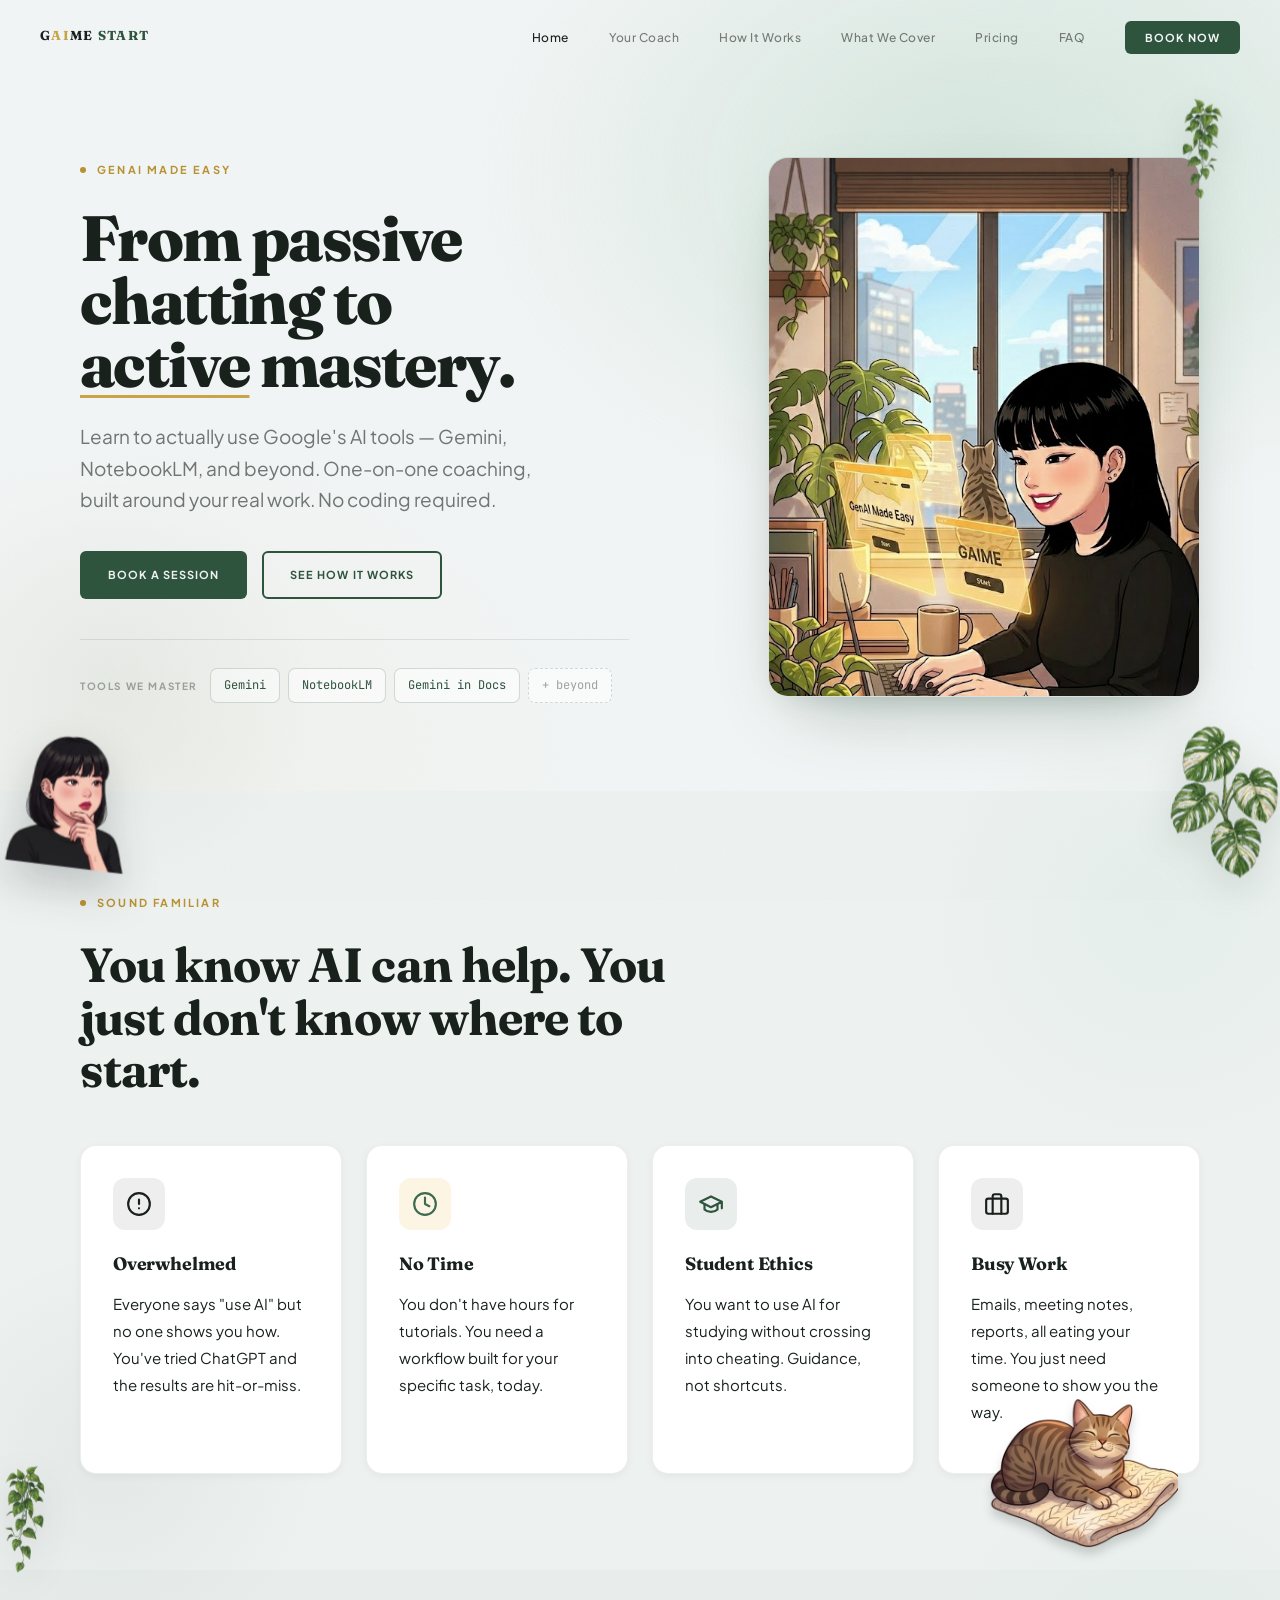
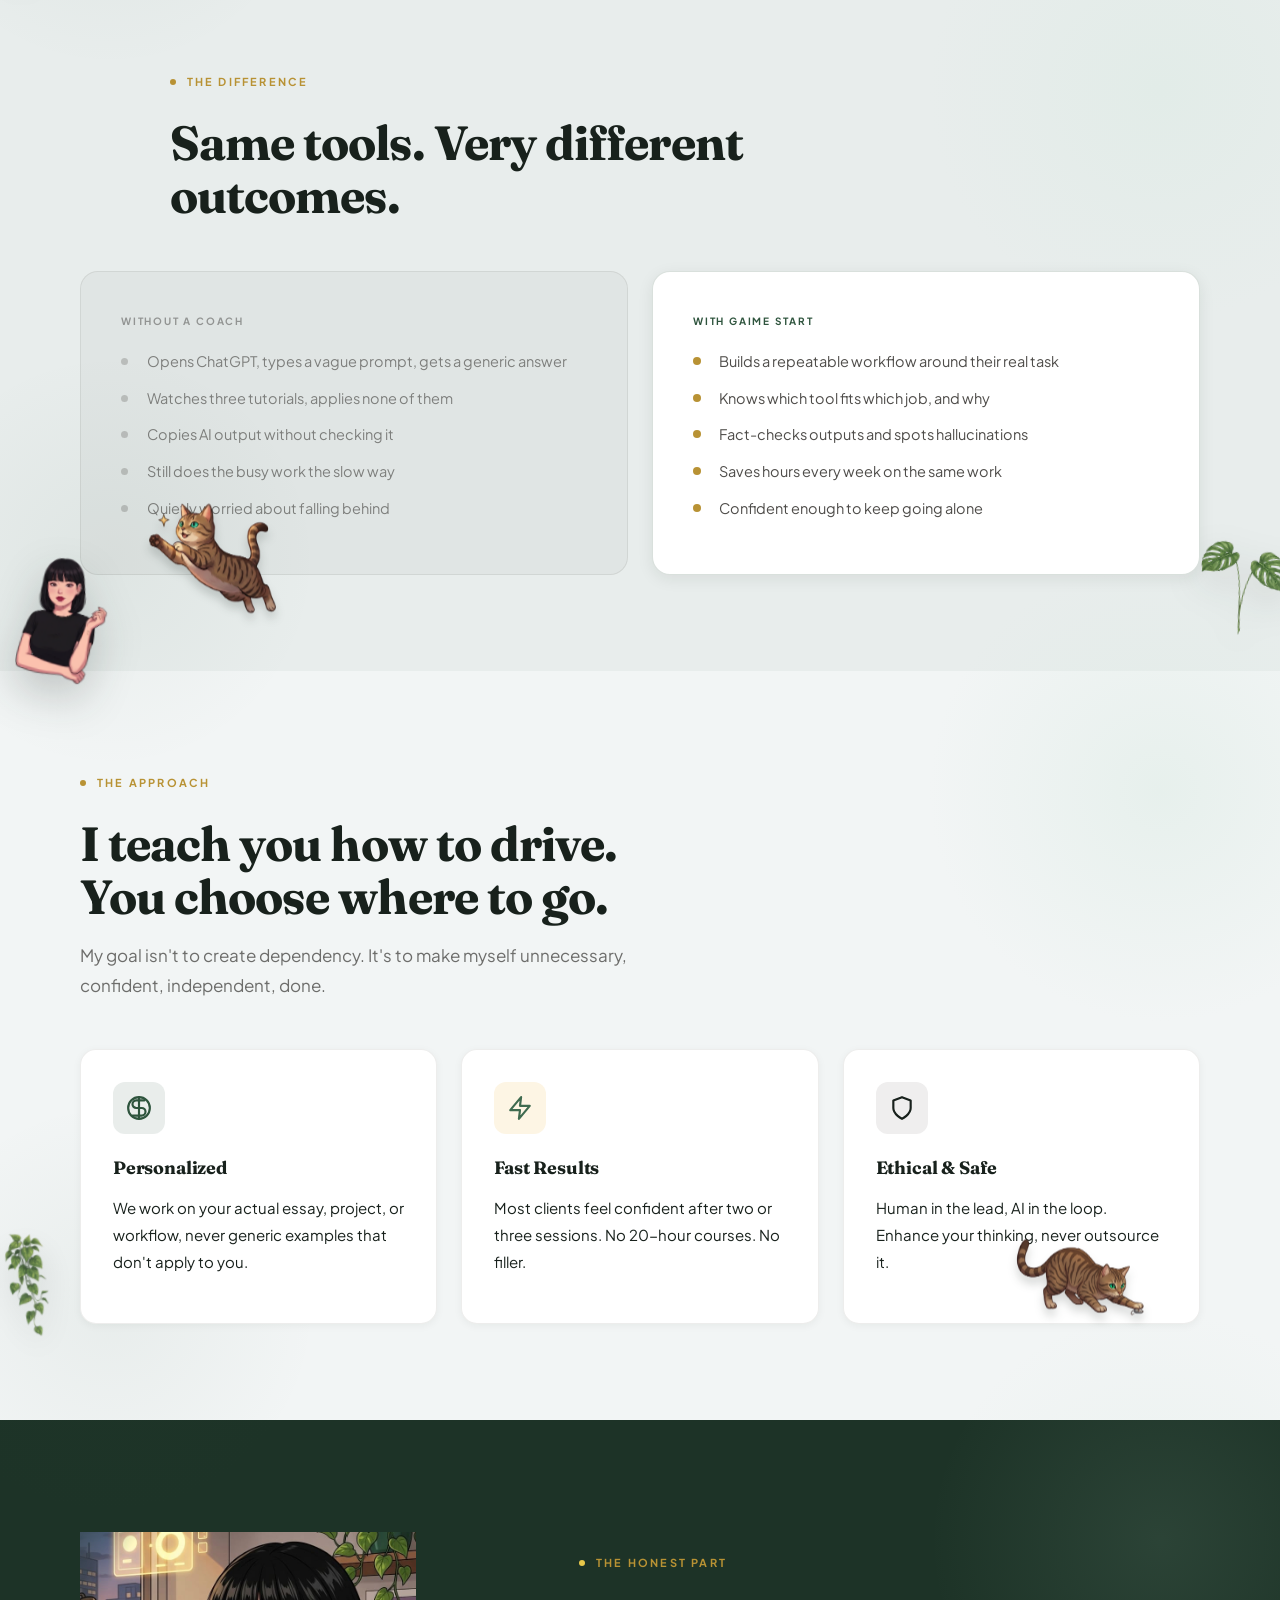
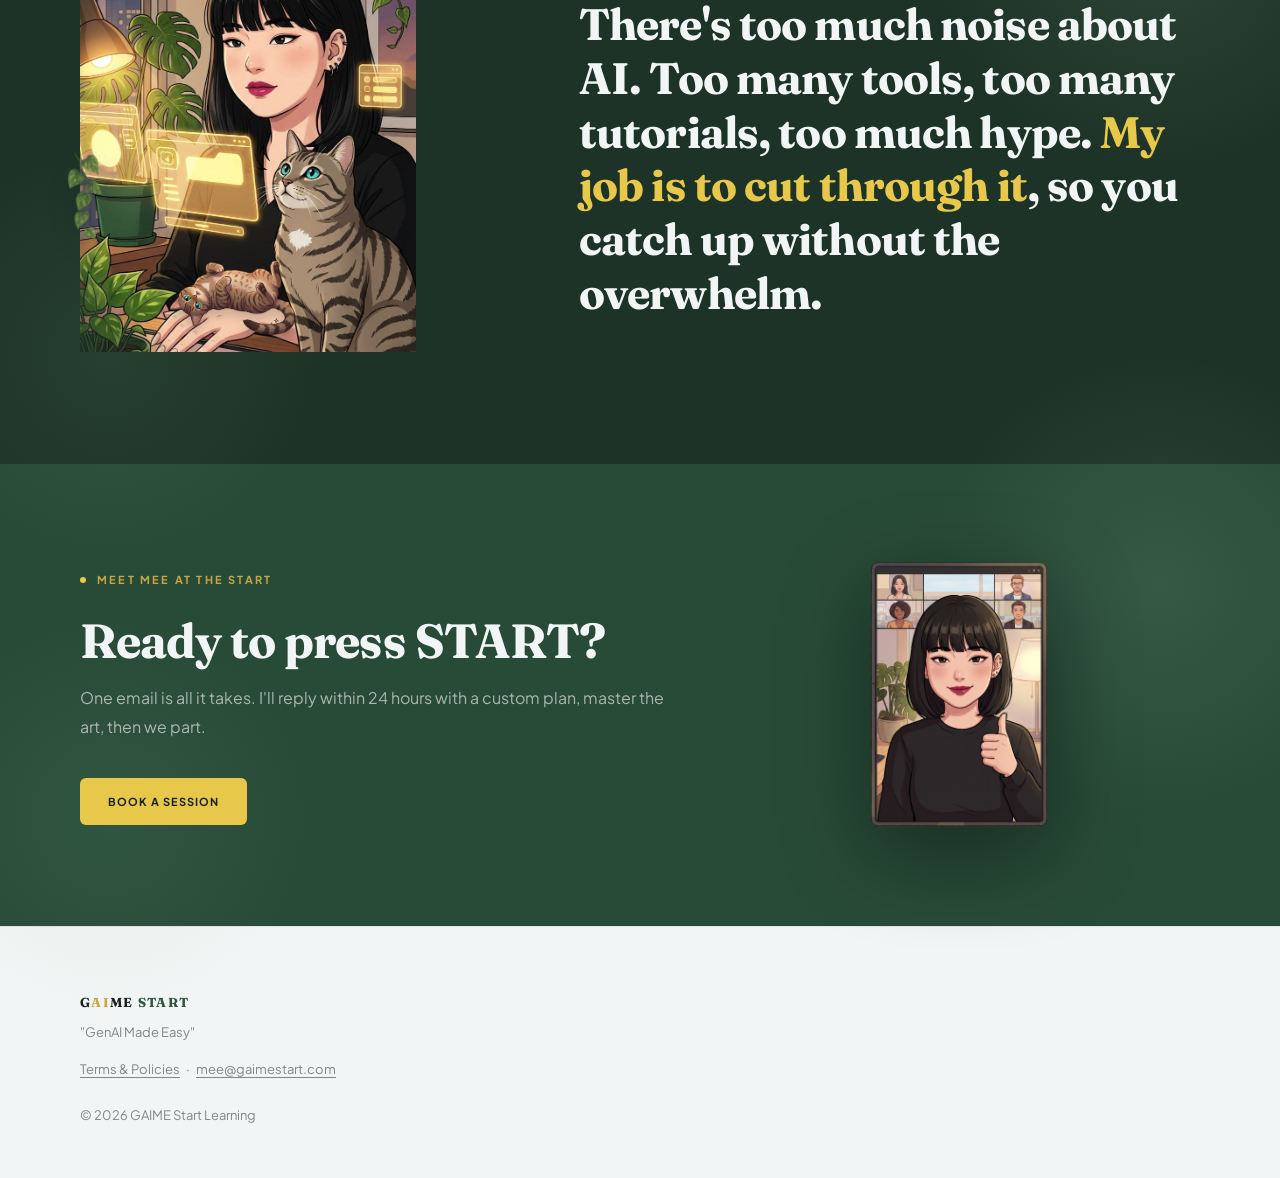
==== commit 956fc528: "Fix navigation links and rename about page - Rename about.html to your-coach.html to match nav label" ====
--- a/index.html
+++ b/index.html
@@ -182,10 +182,10 @@
 
   <!-- NAVIGATION -->
   <nav id="nav">
-    <a href="index.html" class="nav-logo">G<span class="logo-ai">AI</span>ME <span>START</span></a>
+    <a href="/" class="nav-logo">G<span class="logo-ai">AI</span>ME <span>START</span></a>
     <ul class="nav-links">
-      <li><a href="index.html" class="active">Home</a></li>
-      <li><a href="about.html">Your Coach</a></li>
+      <li><a href="/" class="active">Home</a></li>
+      <li><a href="your-coach.html">Your Coach</a></li>
       <li><a href="how-it-works.html">How It Works</a></li>
       <li><a href="what-we-cover.html">What We Cover</a></li>
       <li><a href="pricing.html">Pricing</a></li>
@@ -200,8 +200,8 @@
   <!-- MOBILE NAV -->
   <div class="mobile-nav" id="mobileNav">
     <button class="mobile-nav-close" id="menuClose">&#10005;</button>
-    <a href="index.html">Home</a>
-    <a href="about.html">Your Coach</a>
+    <a href="/">Home</a>
+    <a href="your-coach.html">Your Coach</a>
     <a href="how-it-works.html">How It Works</a>
     <a href="what-we-cover.html">What We Cover</a>
     <a href="pricing.html">Pricing</a>
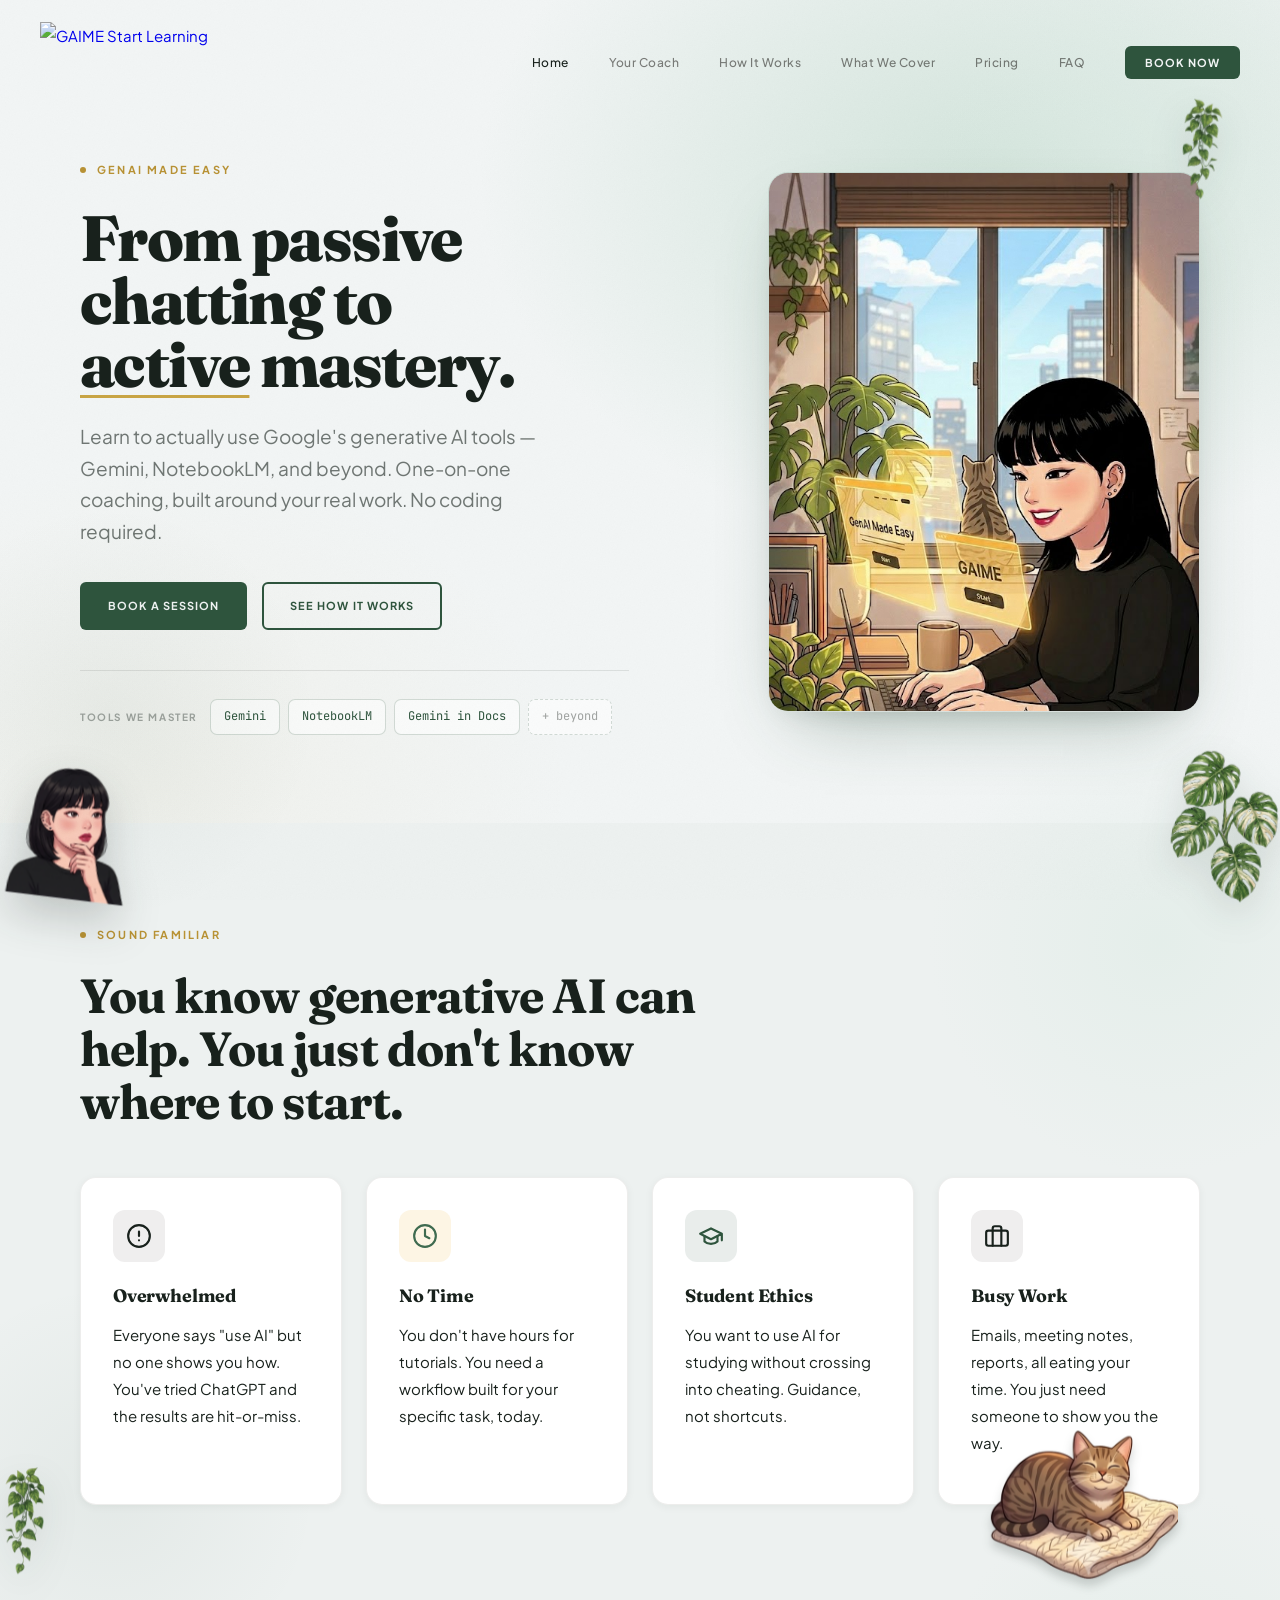
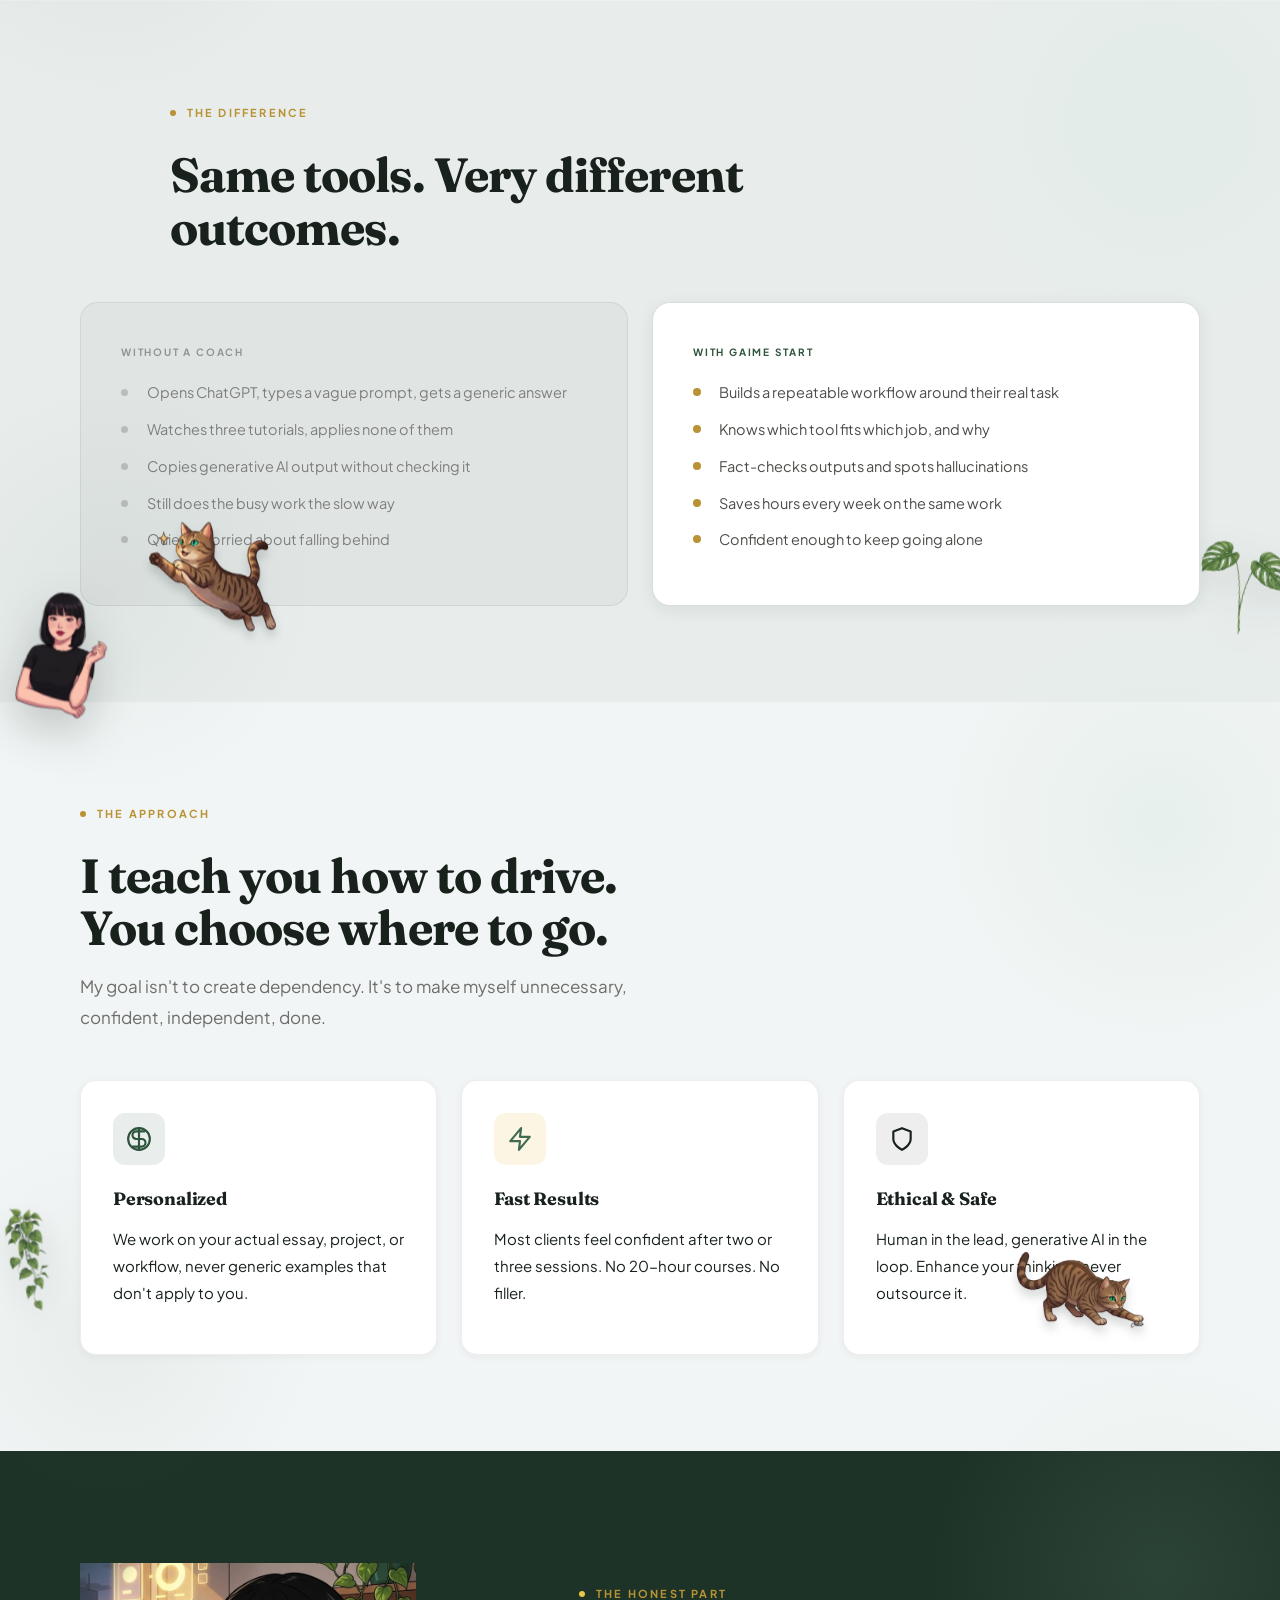
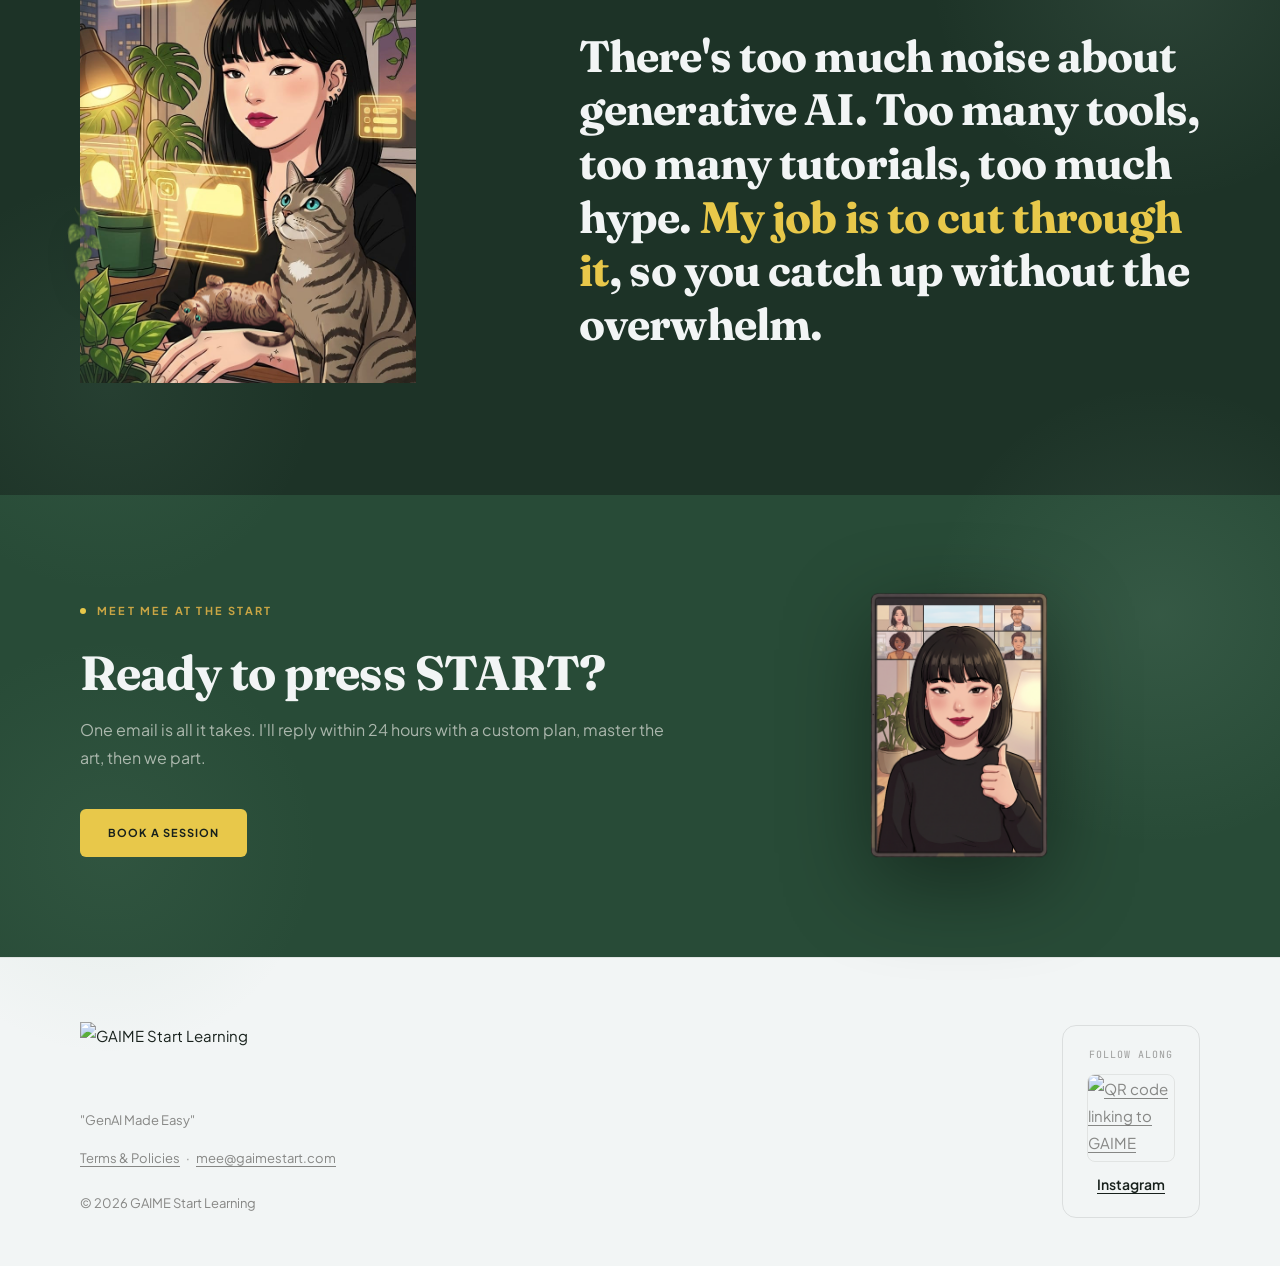
==== commit 0be6ef59: "Update website content and styles - July 14 revision - Update all HTML pages with new content and im" ====
--- a/index.html
+++ b/index.html
@@ -4,6 +4,7 @@
   <meta charset="UTF-8">
   <meta name="viewport" content="width=device-width, initial-scale=1.0">
   <title>GAIME Start Learning · GenAI Made Easy</title>
+  <link rel="icon" href="img/gaime-icon.png">
   <link rel="preconnect" href="https://fonts.googleapis.com">
   <link rel="preconnect" href="https://fonts.gstatic.com" crossorigin>
   <link href="https://fonts.googleapis.com/css2?family=Fraunces:ital,opsz,wght,WONK@0,9..144,100..900,0;0,9..144,100..900,1&family=Plus+Jakarta+Sans:wght@300;400;500;600;700&display=swap" rel="stylesheet">
@@ -182,10 +183,10 @@
 
   <!-- NAVIGATION -->
   <nav id="nav">
-    <a href="/" class="nav-logo">G<span class="logo-ai">AI</span>ME <span>START</span></a>
+    <a href="index.html" class="nav-logo"><img class="logo-img logo-default" src="img/gaime-lockup-light.png" alt="GAIME Start Learning"><img class="logo-img logo-hero" src="img/gaime-lockup-dark.png" alt="GAIME Start Learning"></a>
     <ul class="nav-links">
-      <li><a href="/" class="active">Home</a></li>
-      <li><a href="your-coach.html">Your Coach</a></li>
+      <li><a href="index.html" class="active">Home</a></li>
+      <li><a href="about.html">Your Coach</a></li>
       <li><a href="how-it-works.html">How It Works</a></li>
       <li><a href="what-we-cover.html">What We Cover</a></li>
       <li><a href="pricing.html">Pricing</a></li>
@@ -200,8 +201,8 @@
   <!-- MOBILE NAV -->
   <div class="mobile-nav" id="mobileNav">
     <button class="mobile-nav-close" id="menuClose">&#10005;</button>
-    <a href="/">Home</a>
-    <a href="your-coach.html">Your Coach</a>
+    <a href="index.html">Home</a>
+    <a href="about.html">Your Coach</a>
     <a href="how-it-works.html">How It Works</a>
     <a href="what-we-cover.html">What We Cover</a>
     <a href="pricing.html">Pricing</a>
@@ -218,7 +219,7 @@
         <div class="x-copy">
           <div class="kicker reveal"><span class="idx">01</span><span class="line"></span><span class="dot"></span><span class="label">GenAI Made Easy</span></div>
           <h1 class="reveal delay-1">From passive chatting to <span class="gold-underline">active</span> mastery.</h1>
-          <p class="x-lead reveal delay-2">Learn to actually use Google's AI tools — Gemini, NotebookLM, and beyond. One-on-one coaching, built around your real work. No coding required.</p>
+          <p class="x-lead reveal delay-2">Learn to actually use Google's generative AI tools — Gemini, NotebookLM, and beyond. One-on-one coaching, built around your real work. No coding required.</p>
           <div class="x-btns reveal delay-3">
             <a href="book.html" class="btn-primary">Book a Session</a>
             <a href="how-it-works.html" class="btn-outline">See How It Works</a>
@@ -234,7 +235,7 @@
 
         <div class="x-figure reveal delay-3">
           <div class="x-art">
-            <img src="img/hero-day.jpeg" alt="Working with Google's AI tools — GenAI Made Easy">
+            <img src="img/hero-day.jpeg" alt="Working with Google's generative AI tools — GenAI Made Easy">
           </div>
         </div>
       </div>
@@ -248,7 +249,7 @@
     <div class="container">
       <div class="sec-head">
         <div class="kicker reveal"><span class="idx">01</span><span class="line"></span><span class="label" style="margin:0;">Sound Familiar</span></div>
-        <h2 class="reveal delay-1">You know AI can help. You just don't know where to start.</h2>
+        <h2 class="reveal delay-1">You know generative AI can help. You just don't know where to start.</h2>
       </div>
 
       <div class="pain-grid">
@@ -300,7 +301,7 @@
           <ul class="ab-list">
             <li>Opens ChatGPT, types a vague prompt, gets a generic answer</li>
             <li>Watches three tutorials, applies none of them</li>
-            <li>Copies AI output without checking it</li>
+            <li>Copies generative AI output without checking it</li>
             <li>Still does the busy work the slow way</li>
             <li>Quietly worried about falling behind</li>
           </ul>
@@ -354,7 +355,7 @@
             <svg viewBox="0 0 24 24"><path d="M12 22s8-4 8-10V5l-8-3-8 3v7c0 6 8 10 8 10z"/></svg>
           </div>
           <h3>Ethical &amp; Safe</h3>
-          <p>Human in the lead, AI in the loop. Enhance your thinking, never outsource it.</p>
+          <p>Human in the lead, generative AI in the loop. Enhance your thinking, never outsource it.</p>
         </div>
       </div>
     </div>
@@ -367,11 +368,11 @@
     <div class="container">
       <div class="x-truth-grid">
         <div class="x-bleed reveal delay-2">
-          <img src="img/coach-night.jpeg" alt="Cutting through the AI noise, calmly">
+          <img src="img/coach-night.jpeg" alt="Cutting through the generative AI noise, calmly">
         </div>
         <div>
           <div class="kicker reveal"><span class="label" style="margin:0;">The Honest Part</span></div>
-          <p class="truth-quote reveal delay-1">There's too much noise about AI. Too many tools, too many tutorials, too much hype. <span class="hl">My job is to cut through it</span>, so you catch up without the overwhelm.</p>
+          <p class="truth-quote reveal delay-1">There's too much noise about generative AI. Too many tools, too many tutorials, too much hype. <span class="hl">My job is to cut through it</span>, so you catch up without the overwhelm.</p>
         </div>
       </div>
     </div>
@@ -398,15 +399,24 @@
 
   <!-- FOOTER -->
   <footer>
-    <div class="container">
-      <span class="footer-logo">G<span class="logo-ai">AI</span>ME <span>START</span></span>
-      <p>"GenAI Made Easy"</p>
-      <p style="margin-top: 1rem;">
-        <a href="terms.html">Terms &amp; Policies</a>
-        &nbsp;&nbsp;&middot;&nbsp;&nbsp;
-        <a href="mailto:mee@gaimestart.com">mee@gaimestart.com</a>
-      </p>
-      <p style="margin-top: 1.5rem;">&#169; 2026 GAIME Start Learning</p>
+    <div class="container footer-inner">
+      <div>
+        <img class="footer-logo-img" src="img/gaime-lockup-light.png" alt="GAIME Start Learning">
+        <p>"GenAI Made Easy"</p>
+        <p style="margin-top: 1rem;">
+          <a href="terms.html">Terms &amp; Policies</a>
+          &nbsp;&nbsp;&middot;&nbsp;&nbsp;
+          <a href="mailto:mee@gaimestart.com">mee@gaimestart.com</a>
+        </p>
+        <p style="margin-top: 1.5rem;">&#169; 2026 GAIME Start Learning</p>
+      </div>
+      <div class="footer-social">
+        <span class="footer-social-label">Follow Along</span>
+        <a href="https://www.instagram.com/gaime.start" target="_blank" rel="noopener">
+          <img src="https://api.qrserver.com/v1/create-qr-code/?size=180x180&margin=8&color=18211c&bgcolor=ffffff&data=https%3A%2F%2Fwww.instagram.com%2Fgaime.start" alt="QR code linking to GAIME Start's Instagram" loading="lazy">
+        </a>
+        <a href="https://www.instagram.com/gaime.start" target="_blank" rel="noopener" class="footer-social-link">Instagram</a>
+      </div>
     </div>
   </footer>
 
--- a/styles.css
+++ b/styles.css
@@ -69,6 +69,7 @@
 }
 
 a { text-decoration: none; transition: color 0.3s ease; }
+a:focus-visible, button:focus-visible, .track-tab:focus-visible, input:focus-visible, textarea:focus-visible { outline: 2px solid var(--jewelry-gold, #c9a24b); outline-offset: 3px; border-radius: 2px; }
 ul { list-style: none; }
 img { max-width: 100%; display: block; }
 
@@ -204,7 +205,16 @@
   border-bottom-color: rgba(28, 26, 22, 0.06);
 }
 
-.nav-logo {
+.nav-logo { display: flex; align-items: center; }
+.logo-img { height: 76px; width: auto; display: block; }
+.logo-hero { display: none; }
+.dark-hero #nav:not(.scrolled) .logo-default { display: none; }
+.dark-hero #nav:not(.scrolled) .logo-hero { display: block; }
+.logo-mark { display: flex; align-items: center; gap: calc(var(--logo-h) * 0.29); }
+.logo-mark .logo-icon { height: calc(var(--logo-h) * 0.854); width: auto; display: block; }
+.logo-mark .logo-word-crop { display: inline-block; height: var(--logo-h); width: calc(var(--logo-h) * 1.6); overflow: hidden; position: relative; }
+.logo-mark .logo-word-crop img { max-width: none; height: var(--logo-h); width: auto; display: block; position: absolute; left: calc(var(--logo-h) * -1.031); top: 0; }
+.nav-logo-text {
   font-family: 'Fraunces', serif;
   font-variation-settings: 'WONK' 1;
   font-weight: 700;
@@ -646,6 +656,7 @@
   border-top: 1px solid rgba(28, 26, 22, 0.08);
 }
 
+.footer-logo-img { height: 80px; width: auto; display: block; margin-bottom: 0.5rem; }
 .footer-logo {
   font-family: 'Fraunces', serif;
   font-variation-settings: 'WONK' 1;
@@ -677,6 +688,52 @@
 }
 
 footer a:hover { color: var(--warm-ink); }
+
+.footer-inner {
+  display: flex;
+  justify-content: space-between;
+  align-items: flex-end;
+  gap: 2rem;
+  flex-wrap: wrap;
+}
+
+.footer-social {
+  display: flex;
+  flex-direction: column;
+  align-items: center;
+  gap: 10px;
+  padding: 20px 24px;
+  border: 1px solid rgba(28, 26, 22, 0.1);
+  border-radius: 14px;
+}
+
+.footer-social-label {
+  font-family: 'JetBrains Mono', monospace;
+  font-size: 10px;
+  letter-spacing: 0.1em;
+  text-transform: uppercase;
+  color: rgba(28, 26, 22, 0.4);
+}
+
+.footer-social img {
+  width: 88px;
+  height: 88px;
+  border-radius: 8px;
+  border: 1px solid rgba(28, 26, 22, 0.08);
+  display: block;
+}
+
+.footer-social-link {
+  font-size: 14px;
+  font-weight: 600;
+  color: var(--warm-ink) !important;
+  text-decoration: underline;
+  text-underline-offset: 3px;
+}
+
+@media (max-width: 768px) {
+  .footer-social { display: none; }
+}
 
 /* ============================================================
    LEGAL PAGE
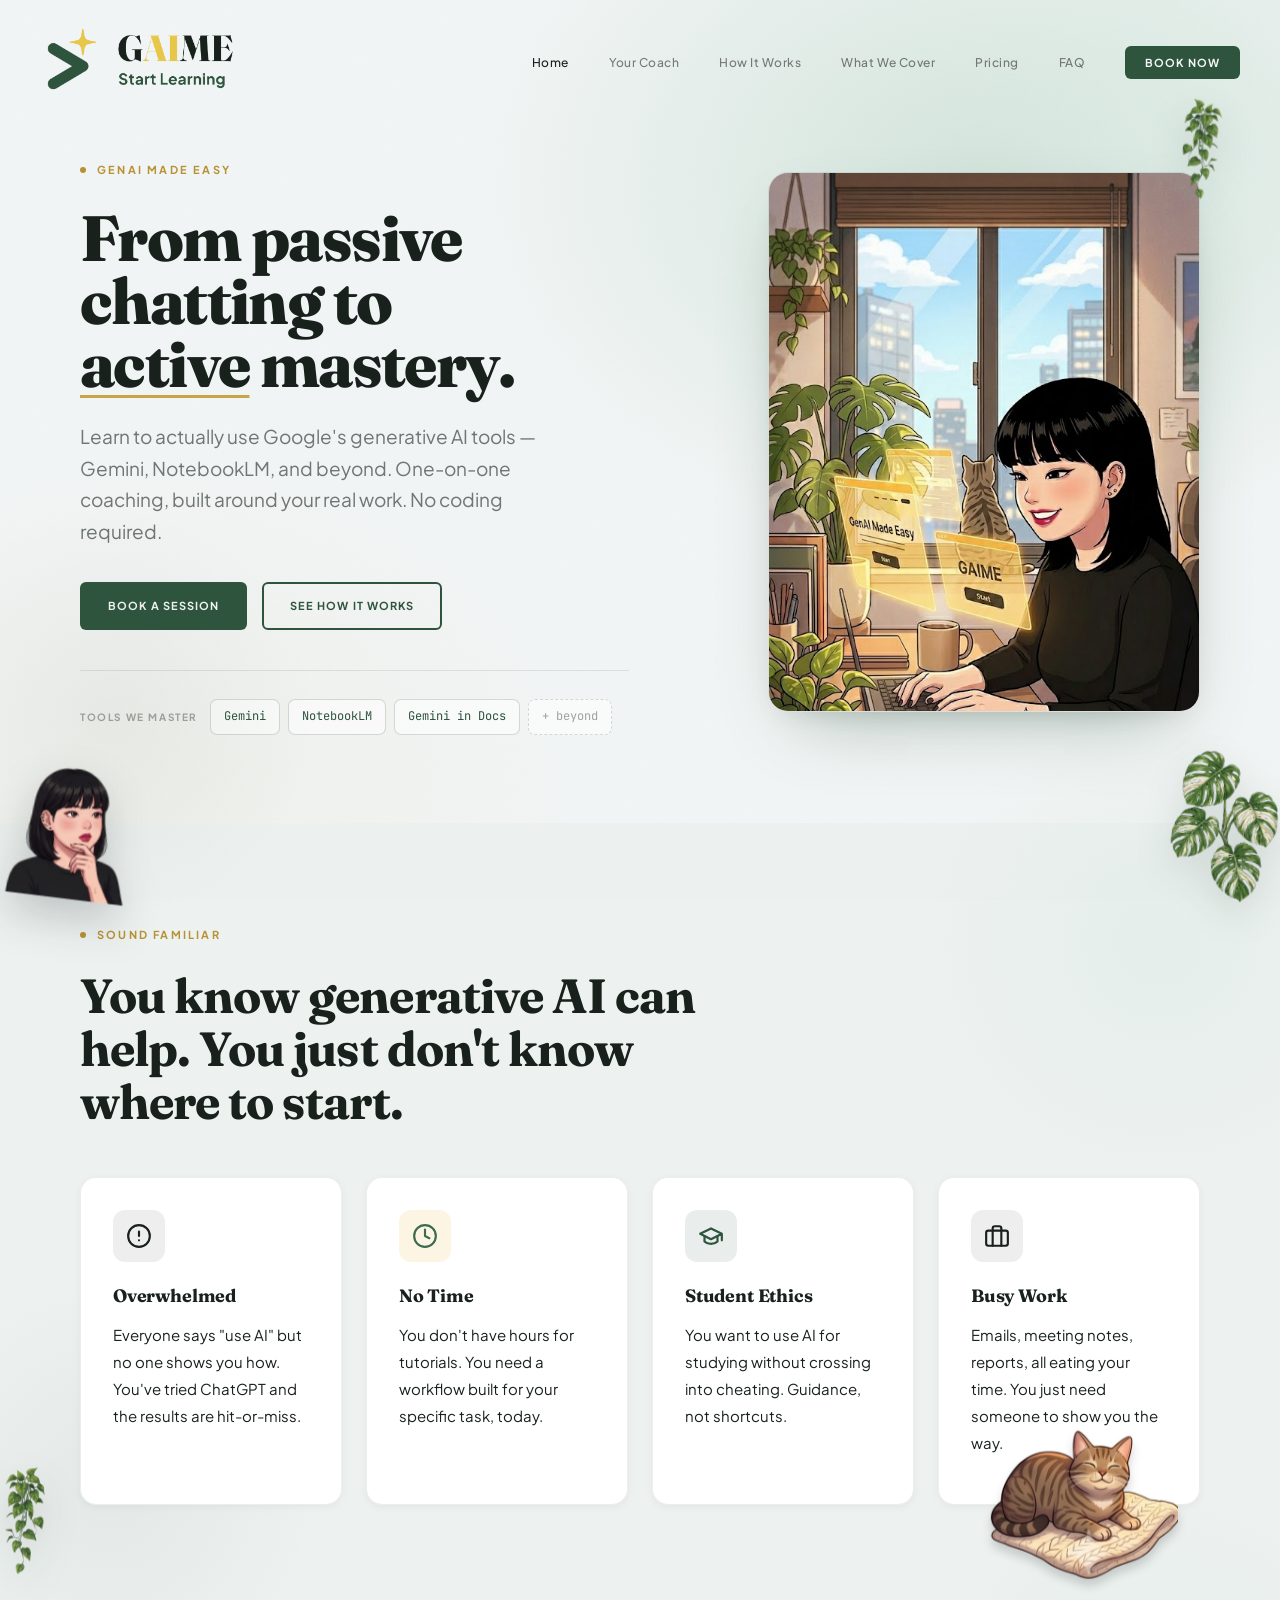
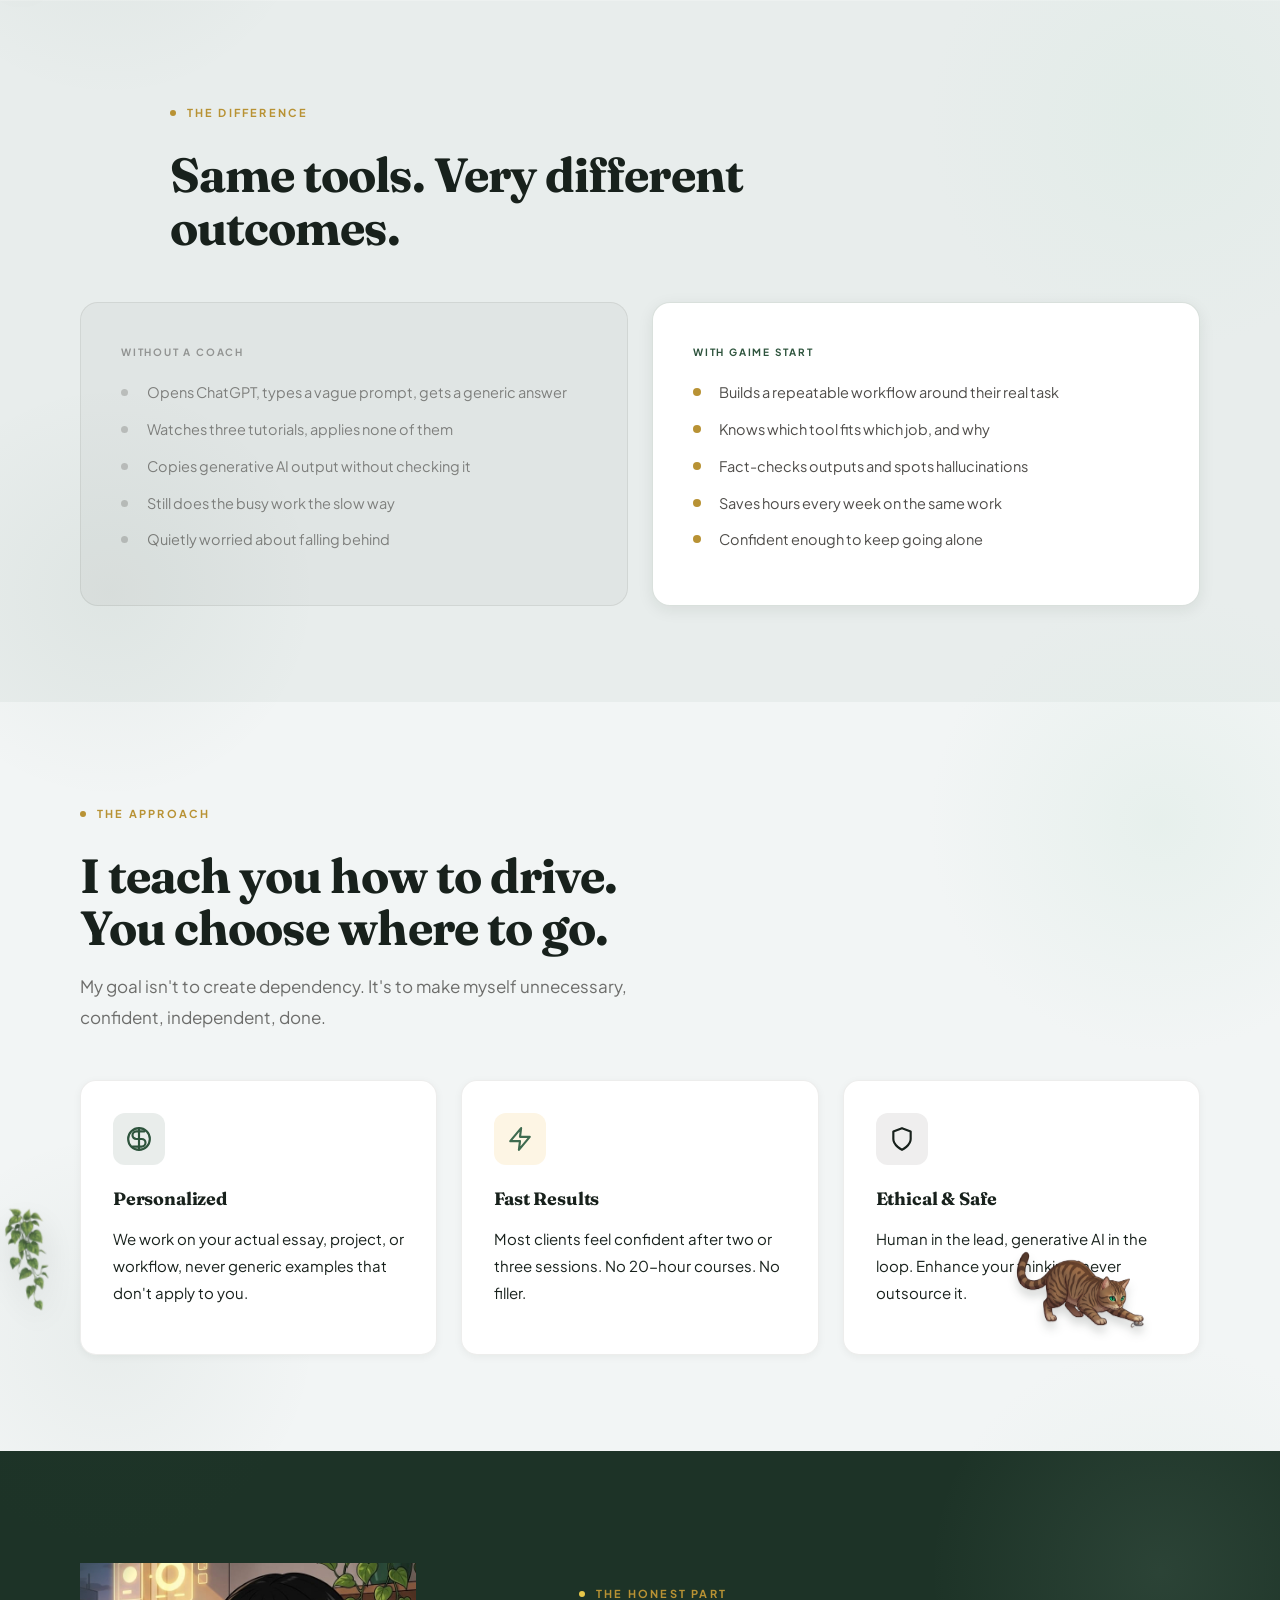
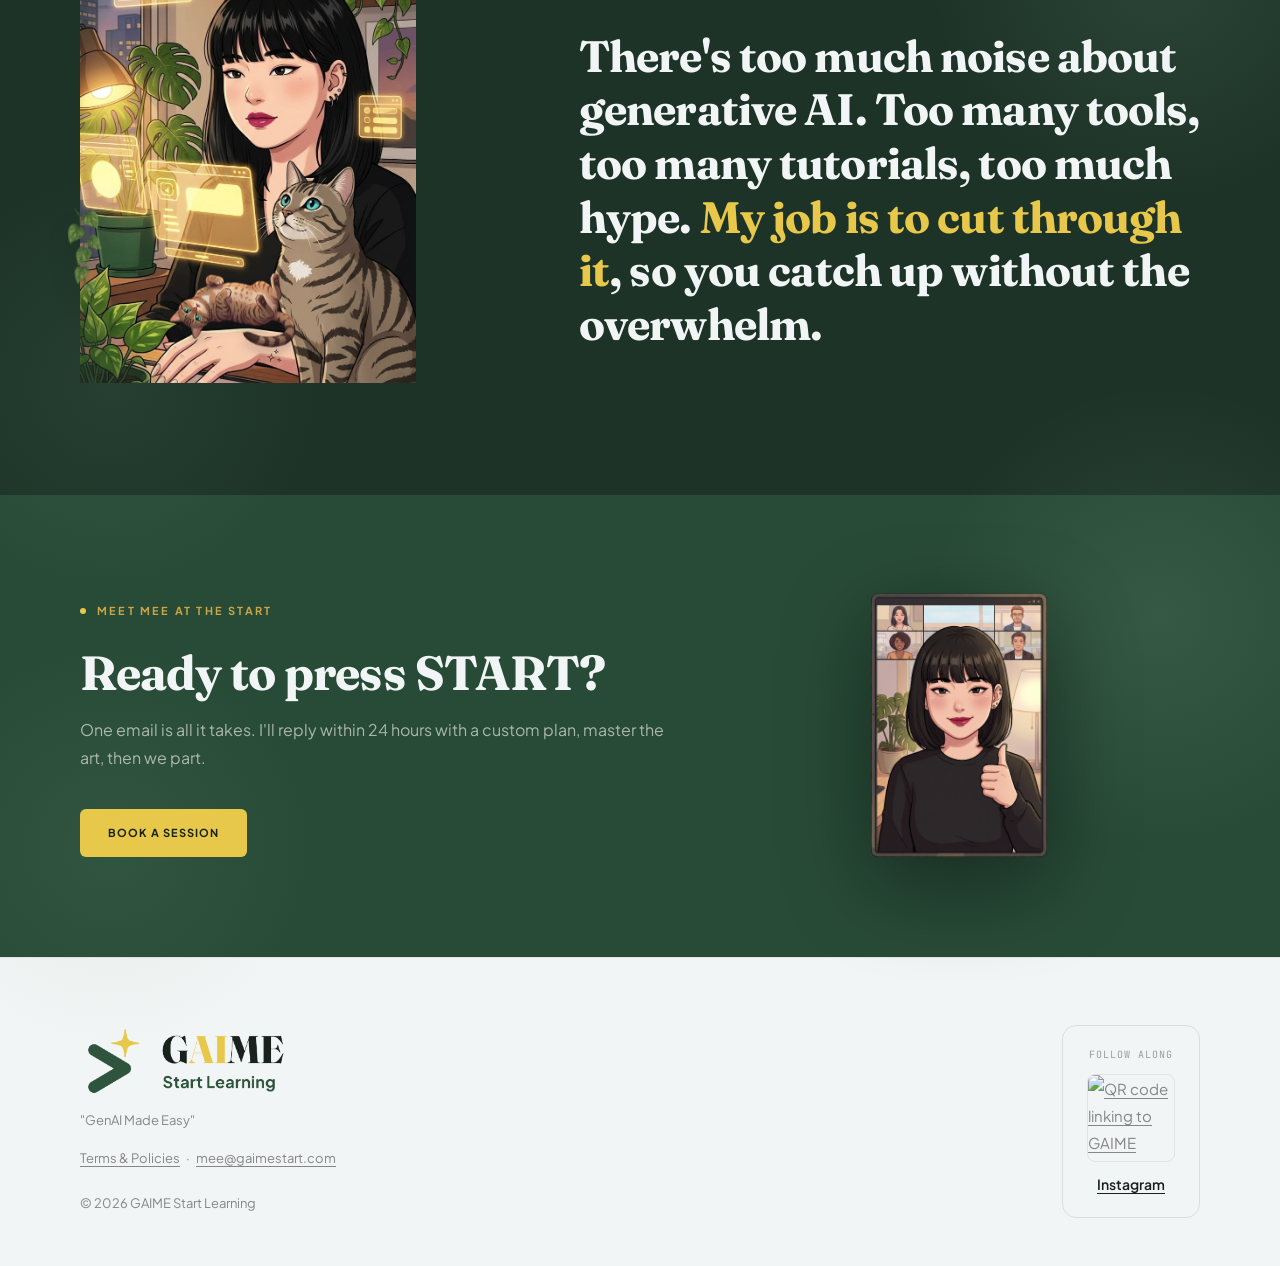
==== commit 1ba538d0: "Fix navigation links - restore home and your-coach paths - Change home links from index.html to / (r" ====
--- a/index.html
+++ b/index.html
@@ -183,10 +183,10 @@
 
   <!-- NAVIGATION -->
   <nav id="nav">
-    <a href="index.html" class="nav-logo"><img class="logo-img logo-default" src="img/gaime-lockup-light.png" alt="GAIME Start Learning"><img class="logo-img logo-hero" src="img/gaime-lockup-dark.png" alt="GAIME Start Learning"></a>
+    <a href="/" class="nav-logo"><img class="logo-img logo-default" src="img/gaime-lockup-light.png" alt="GAIME Start Learning"><img class="logo-img logo-hero" src="img/gaime-lockup-dark.png" alt="GAIME Start Learning"></a>
     <ul class="nav-links">
-      <li><a href="index.html" class="active">Home</a></li>
-      <li><a href="about.html">Your Coach</a></li>
+      <li><a href="/" class="active">Home</a></li>
+      <li><a href="your-coach.html">Your Coach</a></li>
       <li><a href="how-it-works.html">How It Works</a></li>
       <li><a href="what-we-cover.html">What We Cover</a></li>
       <li><a href="pricing.html">Pricing</a></li>
@@ -201,8 +201,8 @@
   <!-- MOBILE NAV -->
   <div class="mobile-nav" id="mobileNav">
     <button class="mobile-nav-close" id="menuClose">&#10005;</button>
-    <a href="index.html">Home</a>
-    <a href="about.html">Your Coach</a>
+    <a href="/">Home</a>
+    <a href="your-coach.html">Your Coach</a>
     <a href="how-it-works.html">How It Works</a>
     <a href="what-we-cover.html">What We Cover</a>
     <a href="pricing.html">Pricing</a>
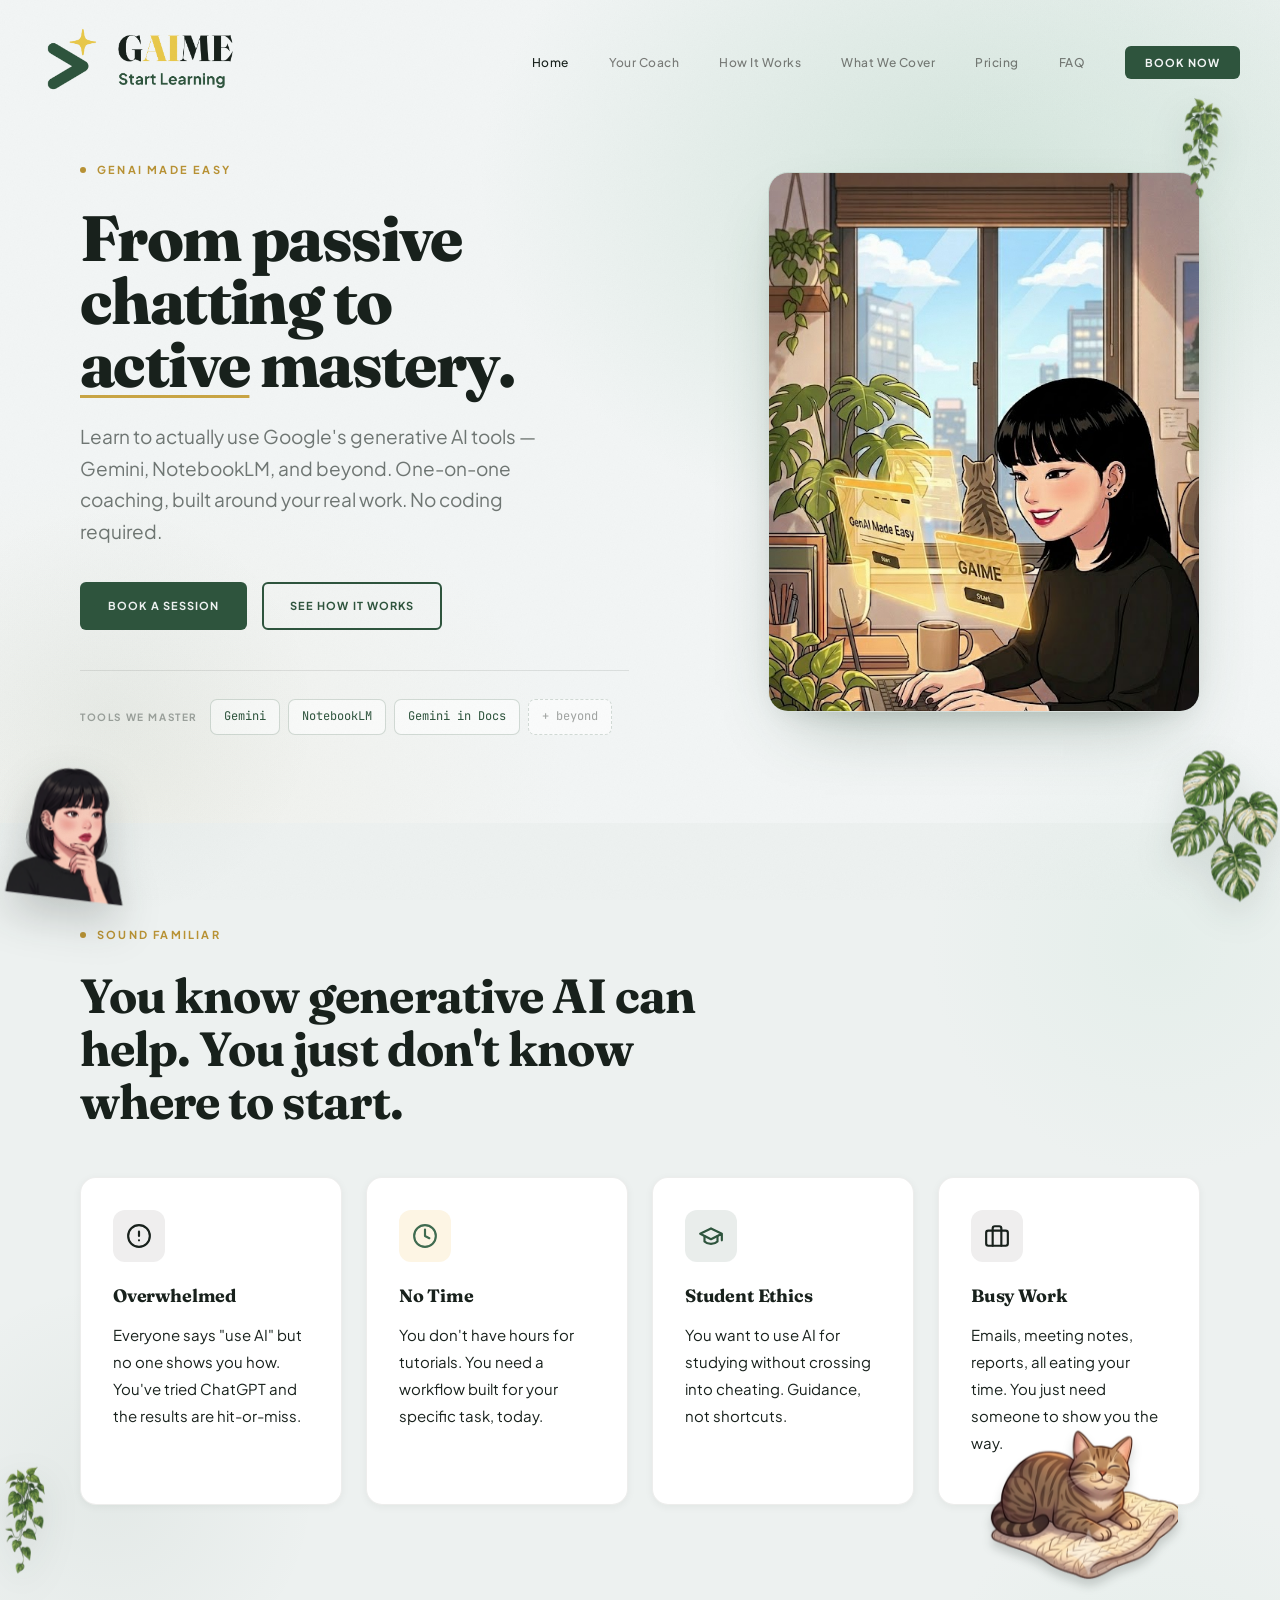
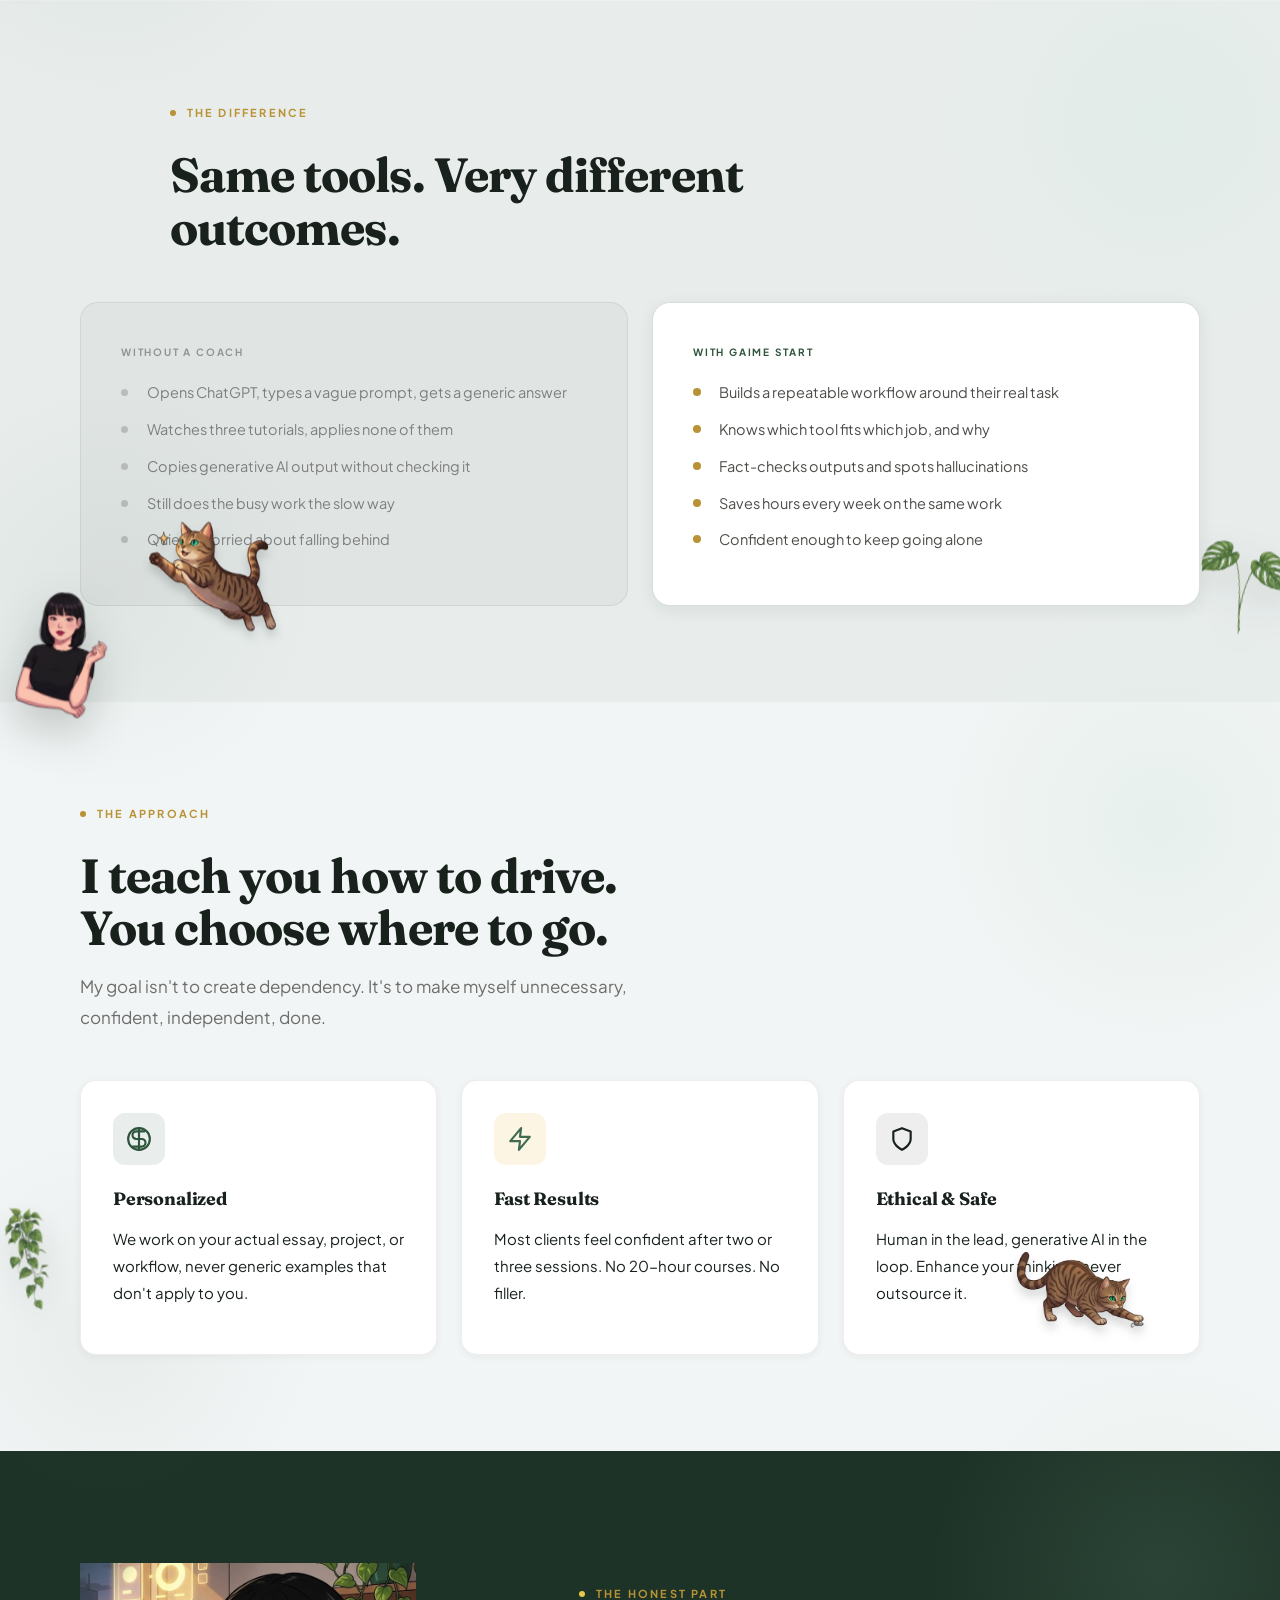
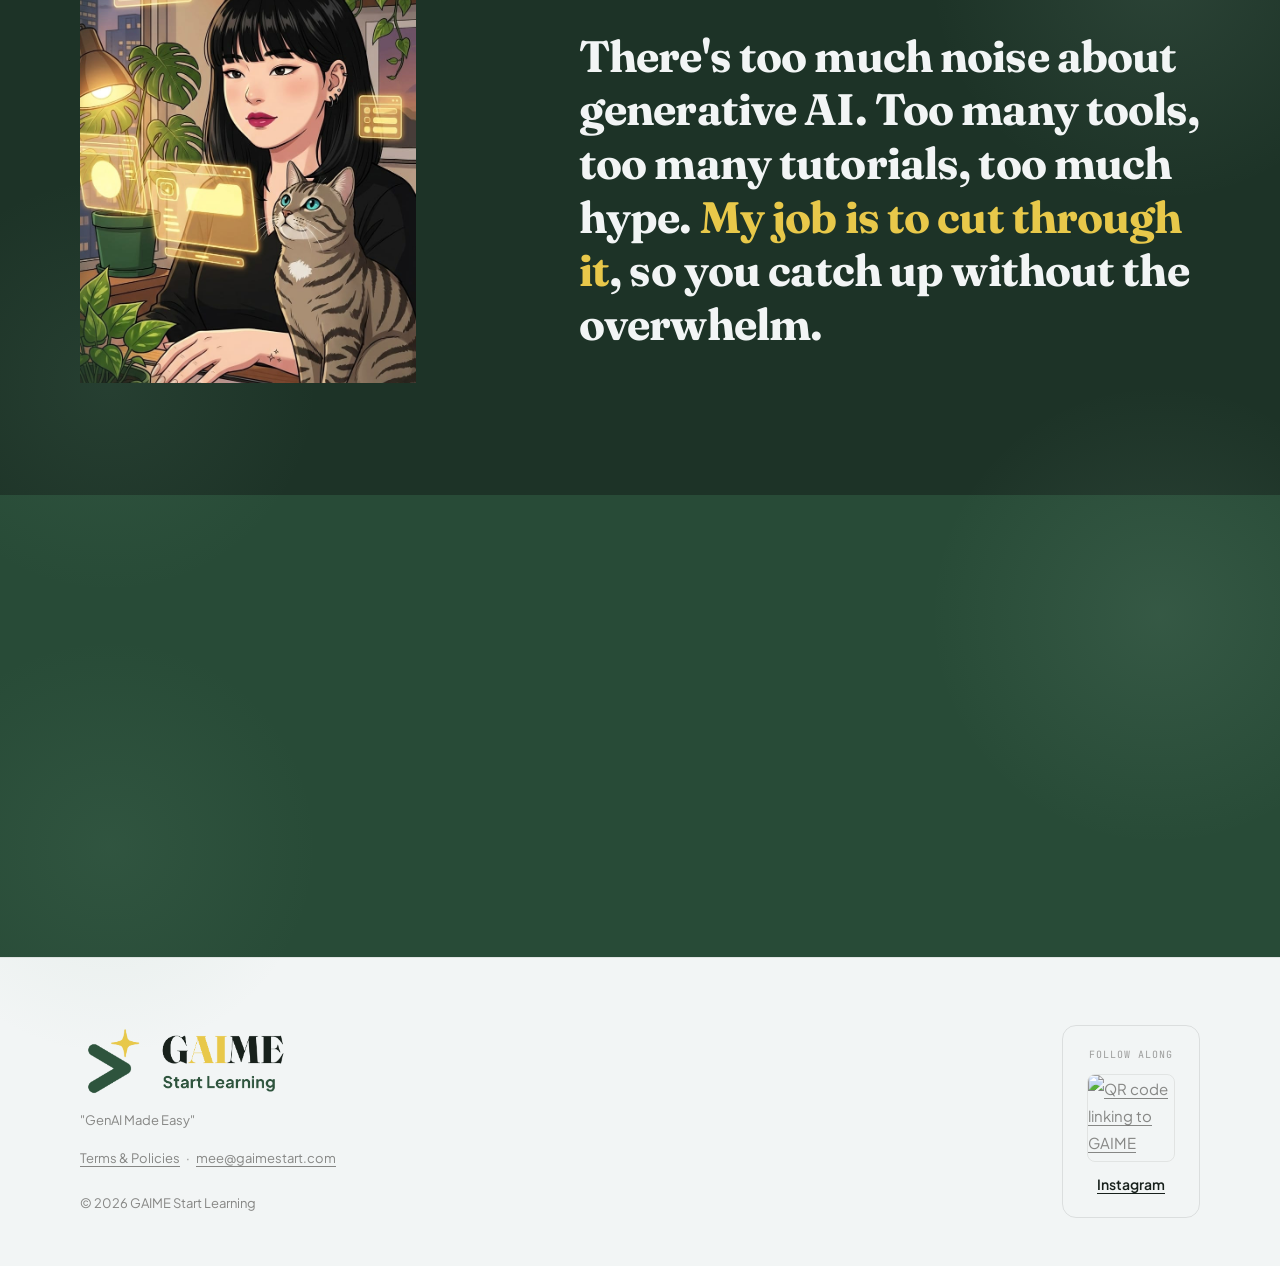
==== commit d6b3b24d: "Use square SVG favicon so tabs render the logo The PNG favicon is 1380x1692 and non-square, which br" ====
--- a/index.html
+++ b/index.html
@@ -4,7 +4,8 @@
   <meta charset="UTF-8">
   <meta name="viewport" content="width=device-width, initial-scale=1.0">
   <title>GAIME Start Learning · GenAI Made Easy</title>
-  <link rel="icon" href="img/gaime-icon.png">
+  <link rel="icon" href="img/gaime-icon.png" sizes="any">
+  <link rel="icon" href="img/gaime-icon.svg" type="image/svg+xml">
   <link rel="preconnect" href="https://fonts.googleapis.com">
   <link rel="preconnect" href="https://fonts.gstatic.com" crossorigin>
   <link href="https://fonts.googleapis.com/css2?family=Fraunces:ital,opsz,wght,WONK@0,9..144,100..900,0;0,9..144,100..900,1&family=Plus+Jakarta+Sans:wght@300;400;500;600;700&display=swap" rel="stylesheet">
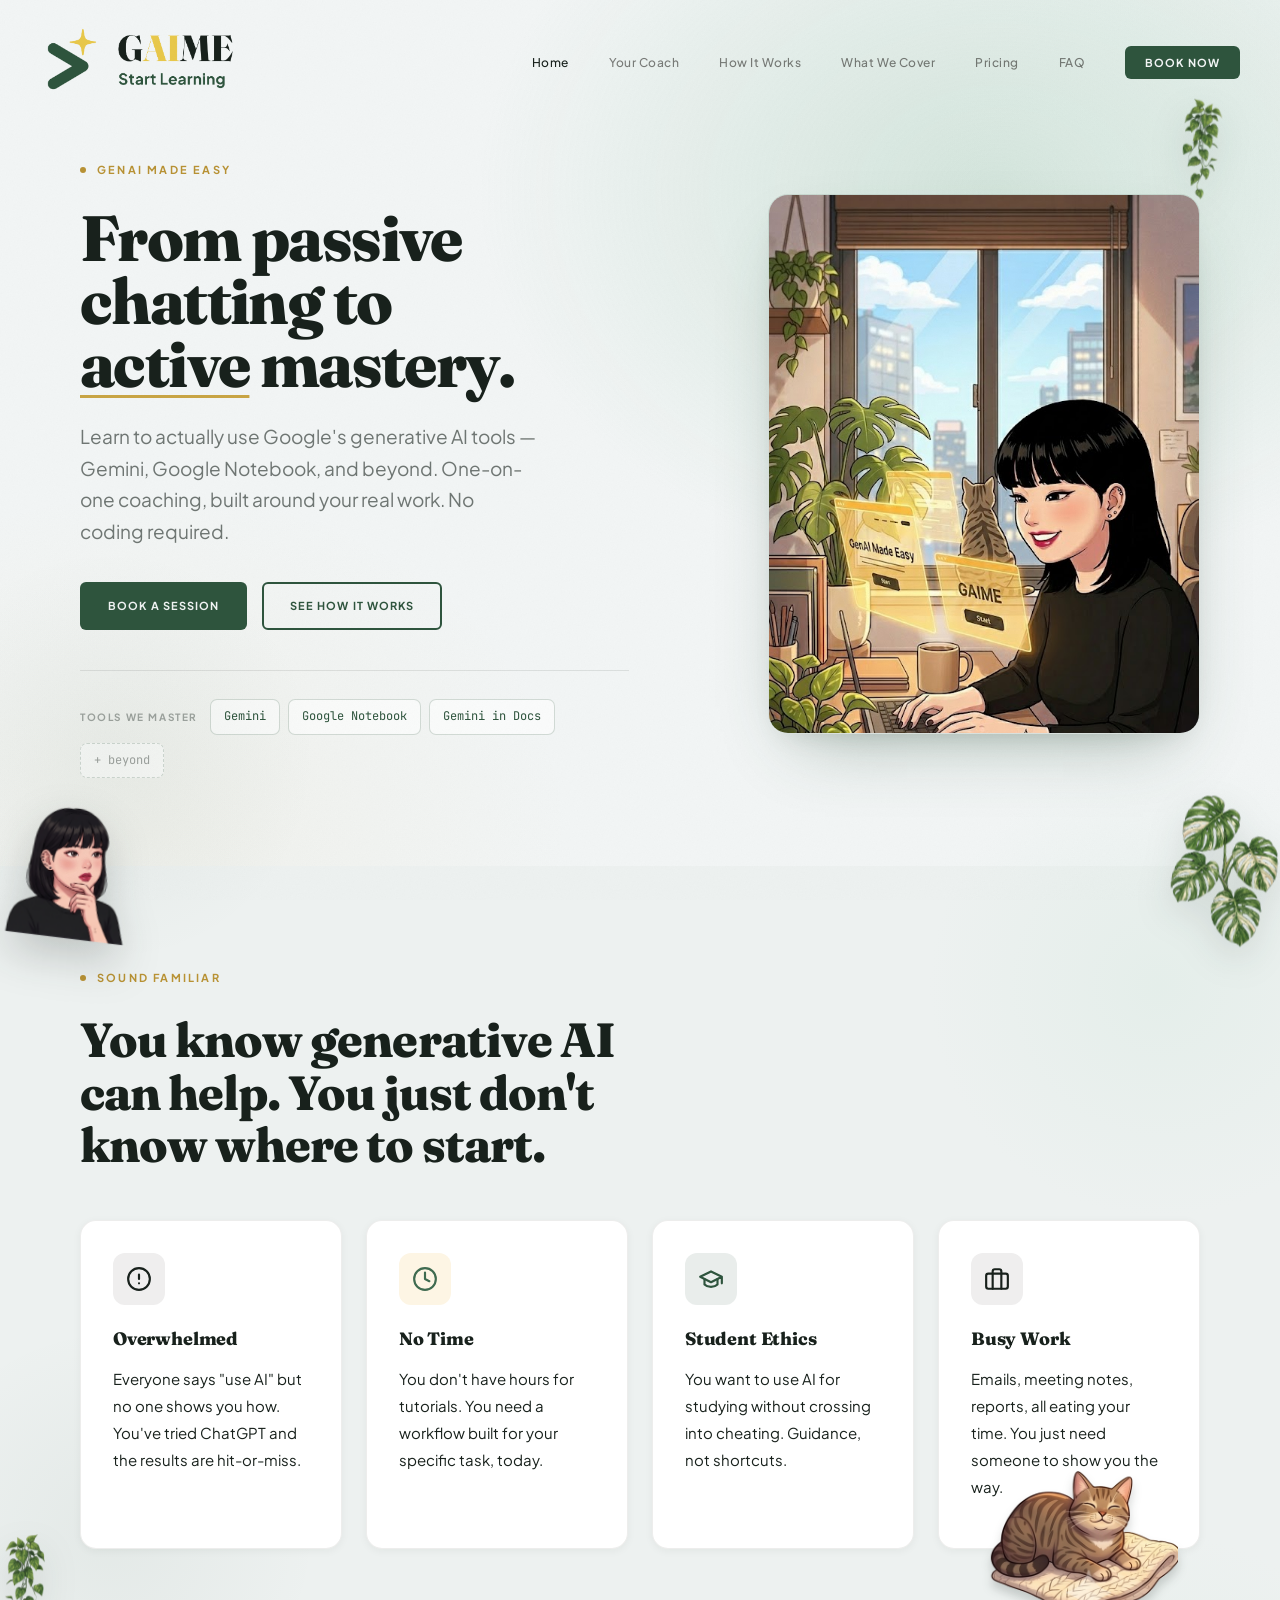
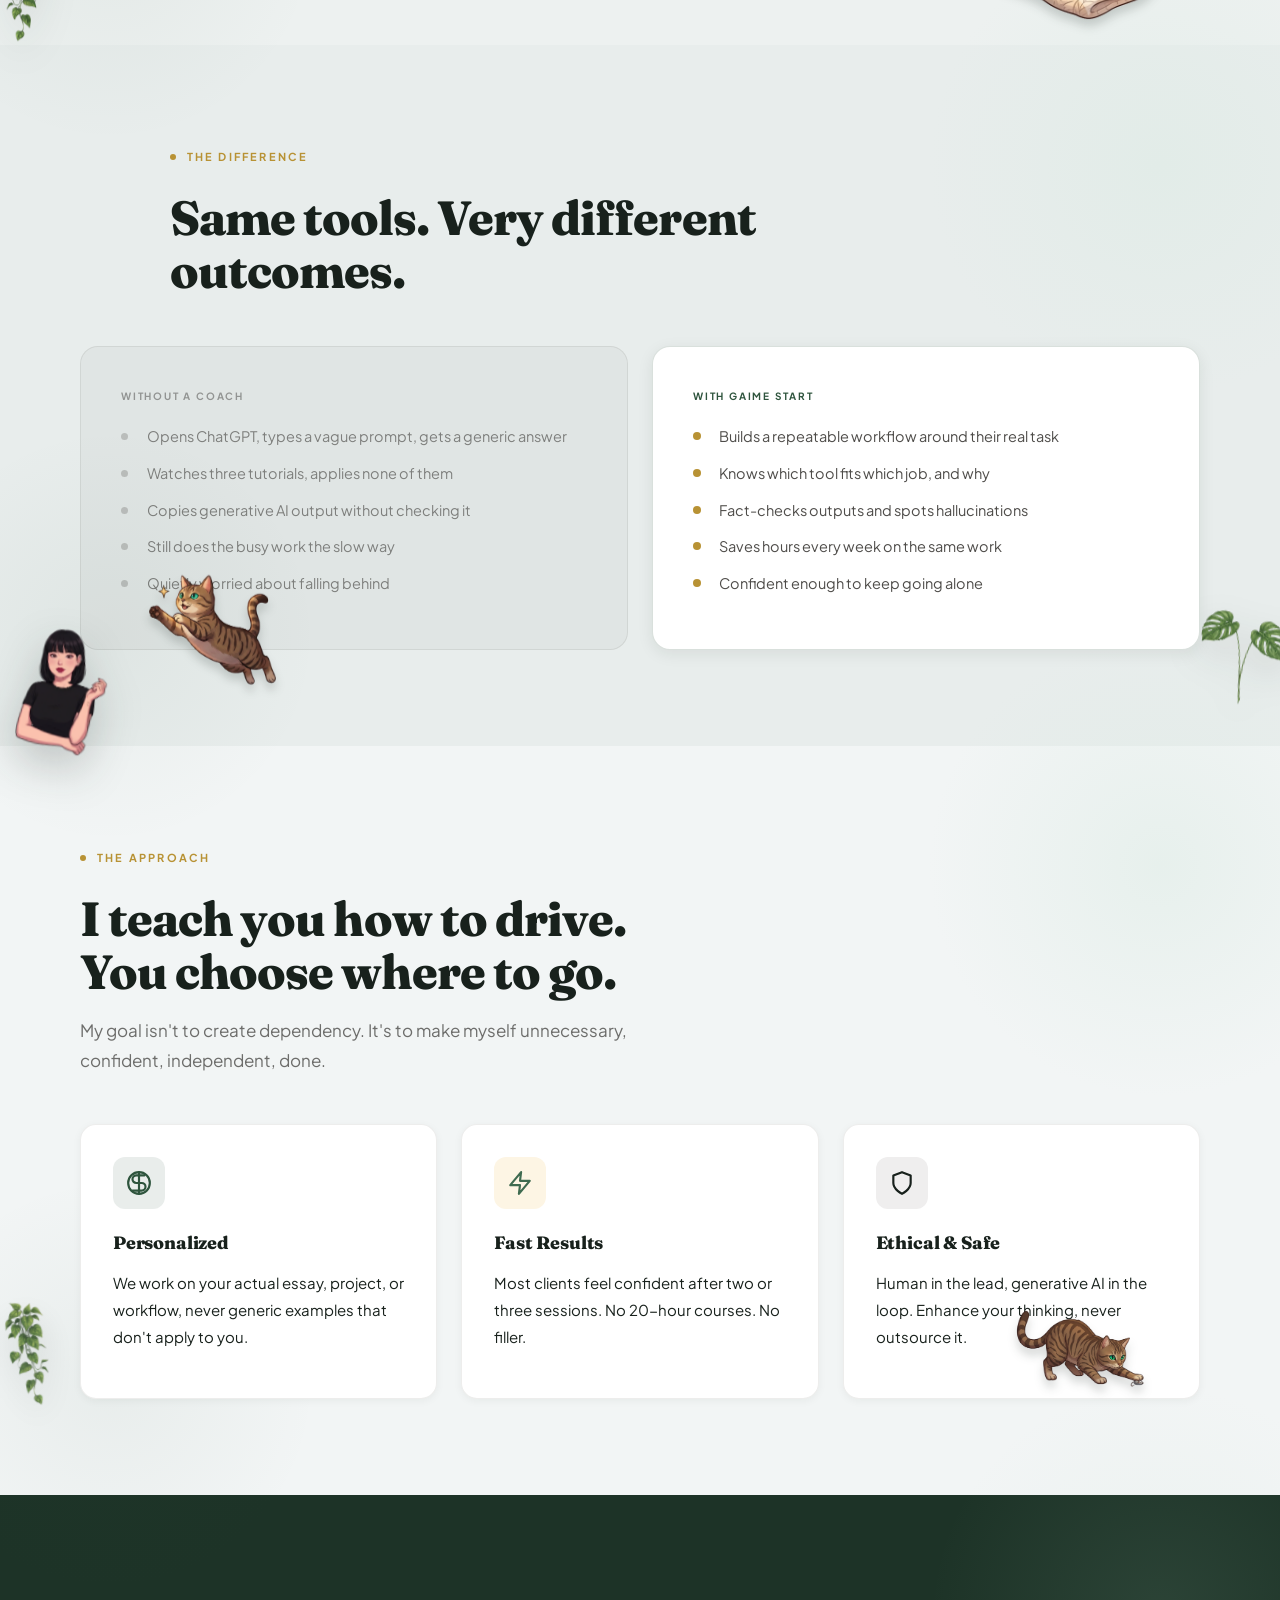
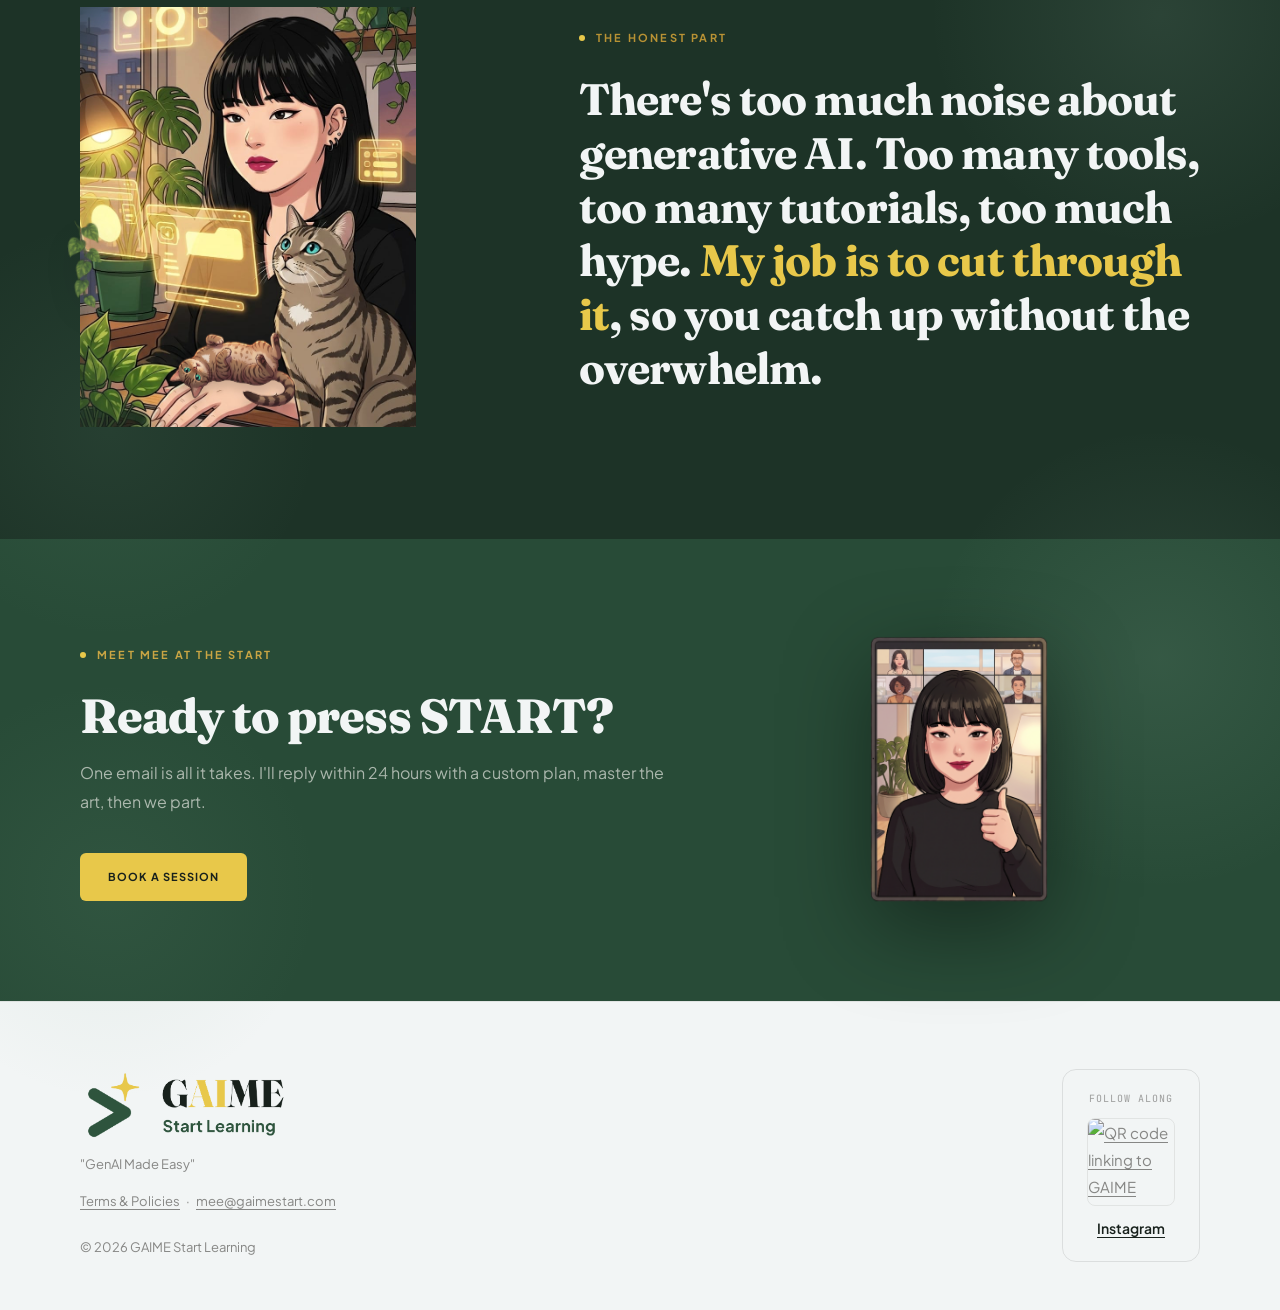
==== commit 52ffde1c: "Update NotebookLM references to Google Notebook Google has renamed NotebookLM to Google Notebook. Up" ====
--- a/index.html
+++ b/index.html
@@ -220,7 +220,7 @@
         <div class="x-copy">
           <div class="kicker reveal"><span class="idx">01</span><span class="line"></span><span class="dot"></span><span class="label">GenAI Made Easy</span></div>
           <h1 class="reveal delay-1">From passive chatting to <span class="gold-underline">active</span> mastery.</h1>
-          <p class="x-lead reveal delay-2">Learn to actually use Google's generative AI tools — Gemini, NotebookLM, and beyond. One-on-one coaching, built around your real work. No coding required.</p>
+          <p class="x-lead reveal delay-2">Learn to actually use Google's generative AI tools — Gemini, Google Notebook, and beyond. One-on-one coaching, built around your real work. No coding required.</p>
           <div class="x-btns reveal delay-3">
             <a href="book.html" class="btn-primary">Book a Session</a>
             <a href="how-it-works.html" class="btn-outline">See How It Works</a>
@@ -228,7 +228,7 @@
           <div class="x-tools reveal delay-4">
             <span class="lbl">Tools we master</span>
             <span class="x-chiptool">Gemini</span>
-            <span class="x-chiptool">NotebookLM</span>
+            <span class="x-chiptool">Google Notebook</span>
             <span class="x-chiptool">Gemini in Docs</span>
             <span class="x-chiptool muted">+ beyond</span>
           </div>
--- a/styles.css
+++ b/styles.css
@@ -81,7 +81,7 @@
 h1, h2, h3, h4 {
   font-family: 'Fraunces', serif;
   font-variation-settings: 'WONK' 1;
-  font-weight: 700;
+  font-weight: 800;
   color: var(--warm-ink);
   line-height: 1.1;
   letter-spacing: -0.02em;
@@ -90,6 +90,10 @@
 
 h1 {
   font-weight: 800;
+  /* Pinned so hero strokes stay consistent across pages. Fraunces thins its
+     hairlines as opsz rises, and browsers raise opsz with font-size by default,
+     so the larger .b-hero headings were rendering lighter than the homepage. */
+  font-variation-settings: 'opsz' 64, 'WONK' 1;
   font-size: clamp(44px, 5.8vw, 82px);
   letter-spacing: -0.025em;
   line-height: 1.01;
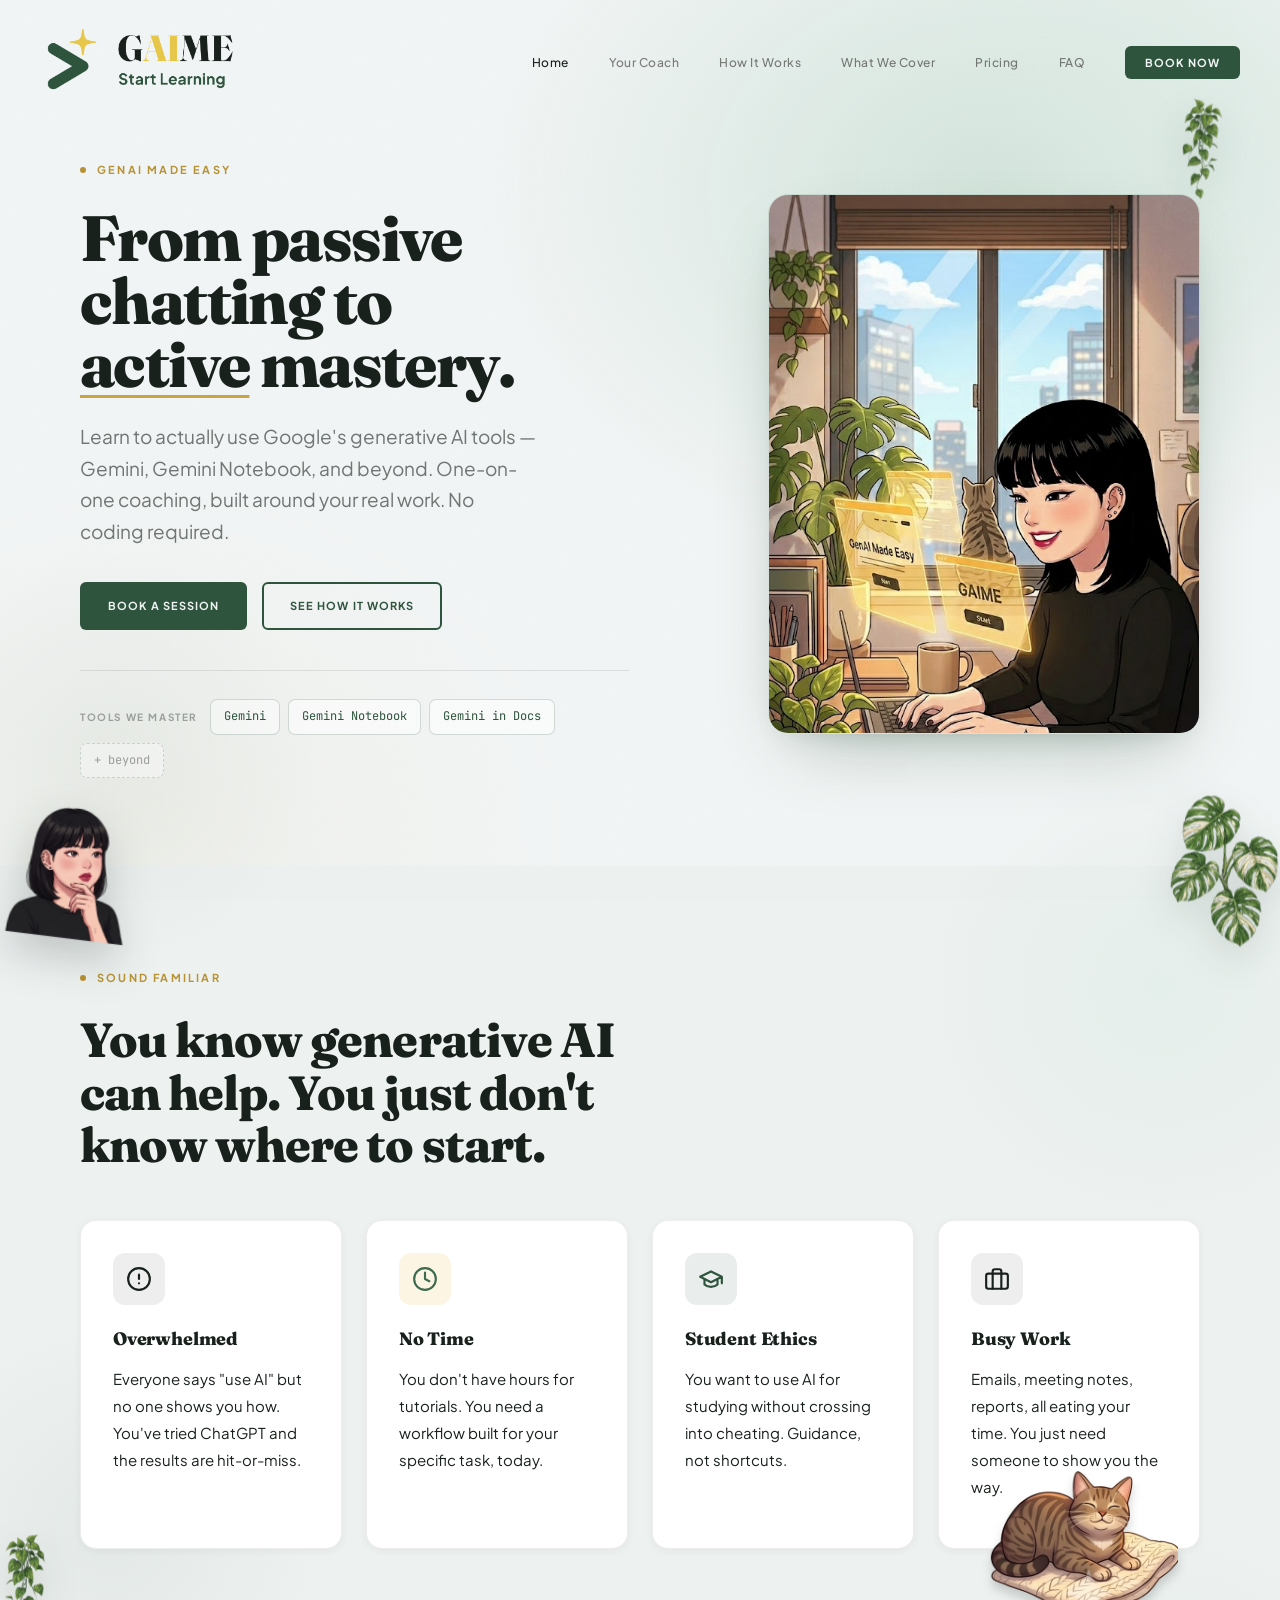
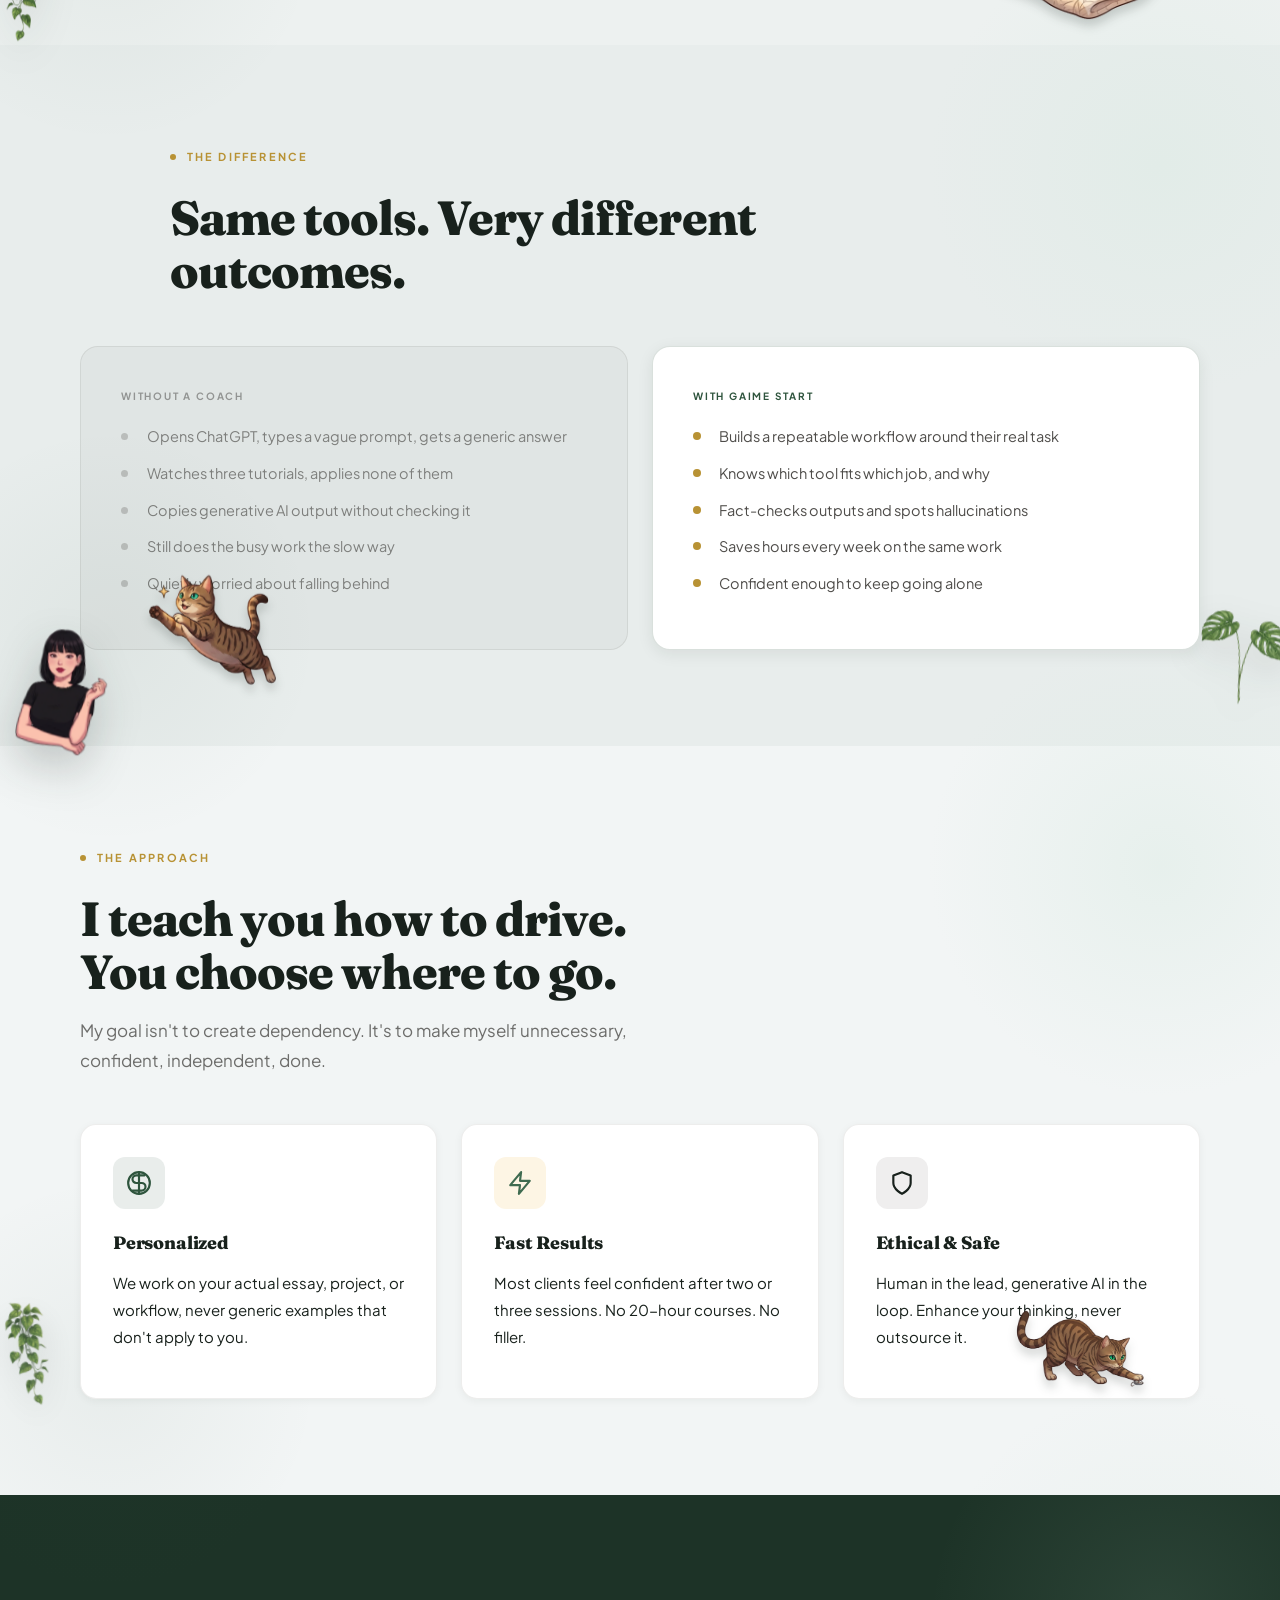
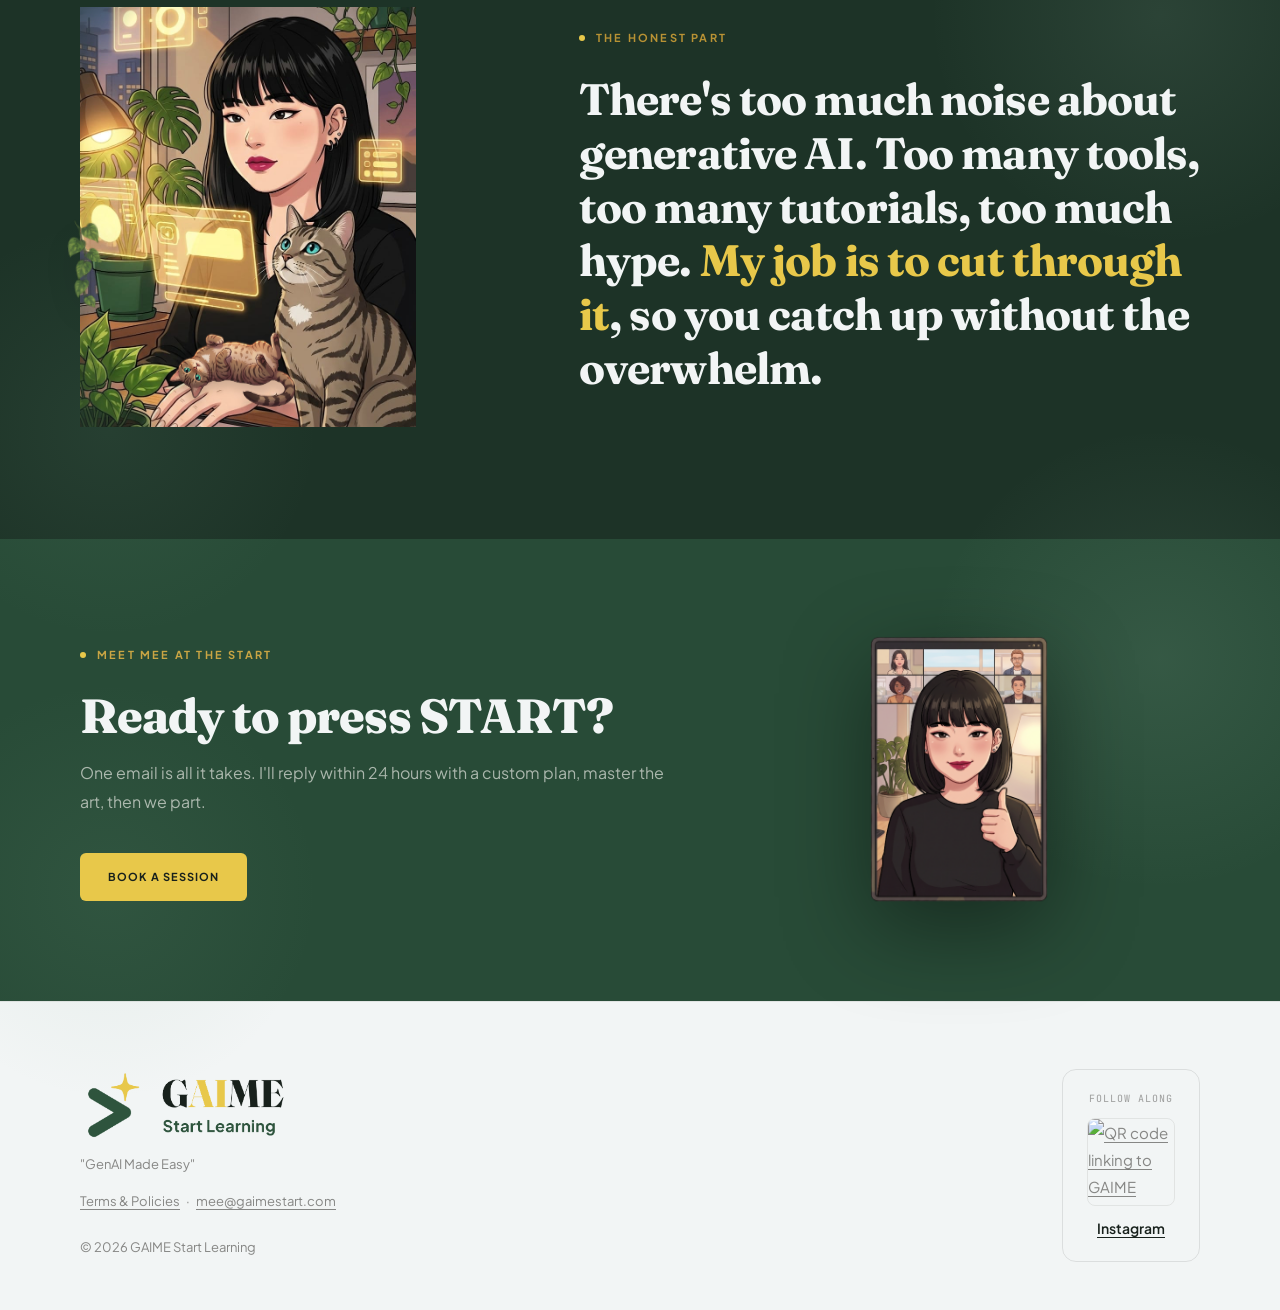
==== commit b5260bb2: "Correct: Google Notebook → Gemini Notebook Google's actual new name for the product is Gemini Notebo" ====
--- a/index.html
+++ b/index.html
@@ -220,7 +220,7 @@
         <div class="x-copy">
           <div class="kicker reveal"><span class="idx">01</span><span class="line"></span><span class="dot"></span><span class="label">GenAI Made Easy</span></div>
           <h1 class="reveal delay-1">From passive chatting to <span class="gold-underline">active</span> mastery.</h1>
-          <p class="x-lead reveal delay-2">Learn to actually use Google's generative AI tools — Gemini, Google Notebook, and beyond. One-on-one coaching, built around your real work. No coding required.</p>
+          <p class="x-lead reveal delay-2">Learn to actually use Google's generative AI tools — Gemini, Gemini Notebook, and beyond. One-on-one coaching, built around your real work. No coding required.</p>
           <div class="x-btns reveal delay-3">
             <a href="book.html" class="btn-primary">Book a Session</a>
             <a href="how-it-works.html" class="btn-outline">See How It Works</a>
@@ -228,7 +228,7 @@
           <div class="x-tools reveal delay-4">
             <span class="lbl">Tools we master</span>
             <span class="x-chiptool">Gemini</span>
-            <span class="x-chiptool">Google Notebook</span>
+            <span class="x-chiptool">Gemini Notebook</span>
             <span class="x-chiptool">Gemini in Docs</span>
             <span class="x-chiptool muted">+ beyond</span>
           </div>
